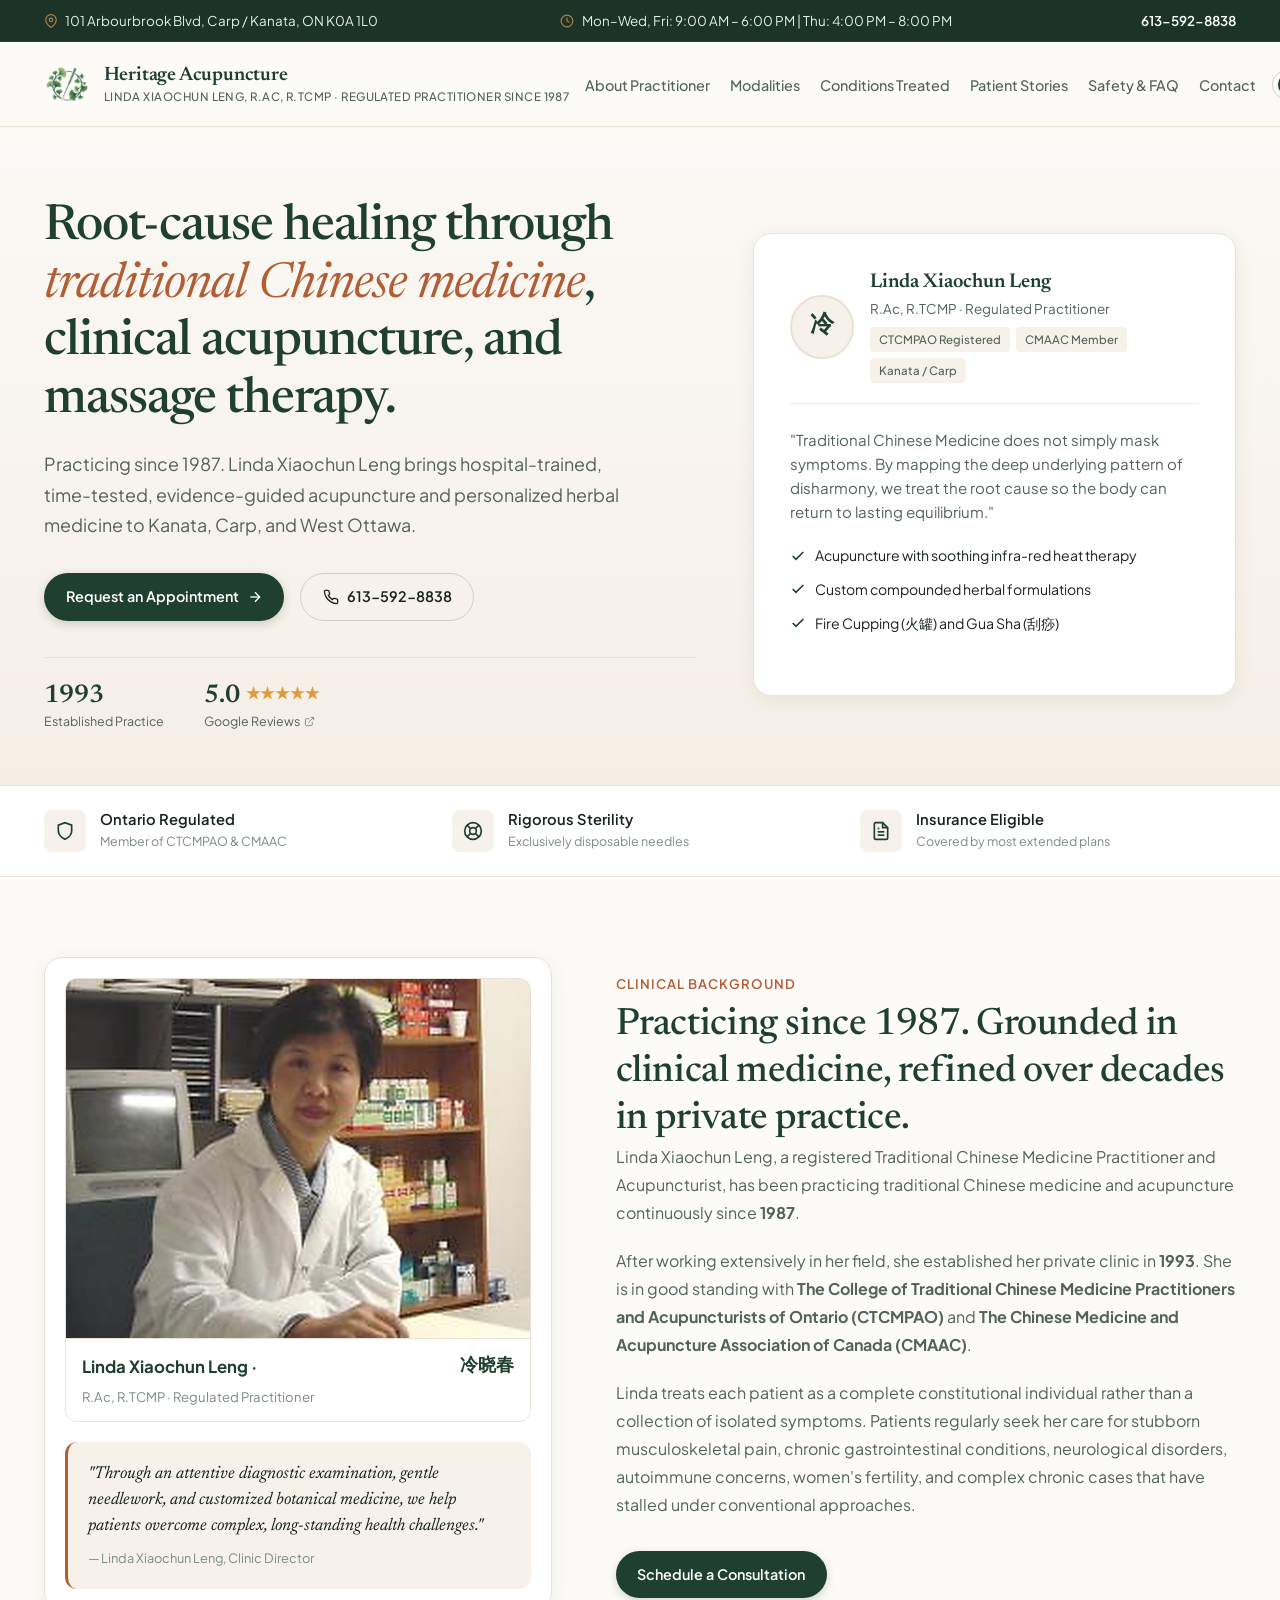
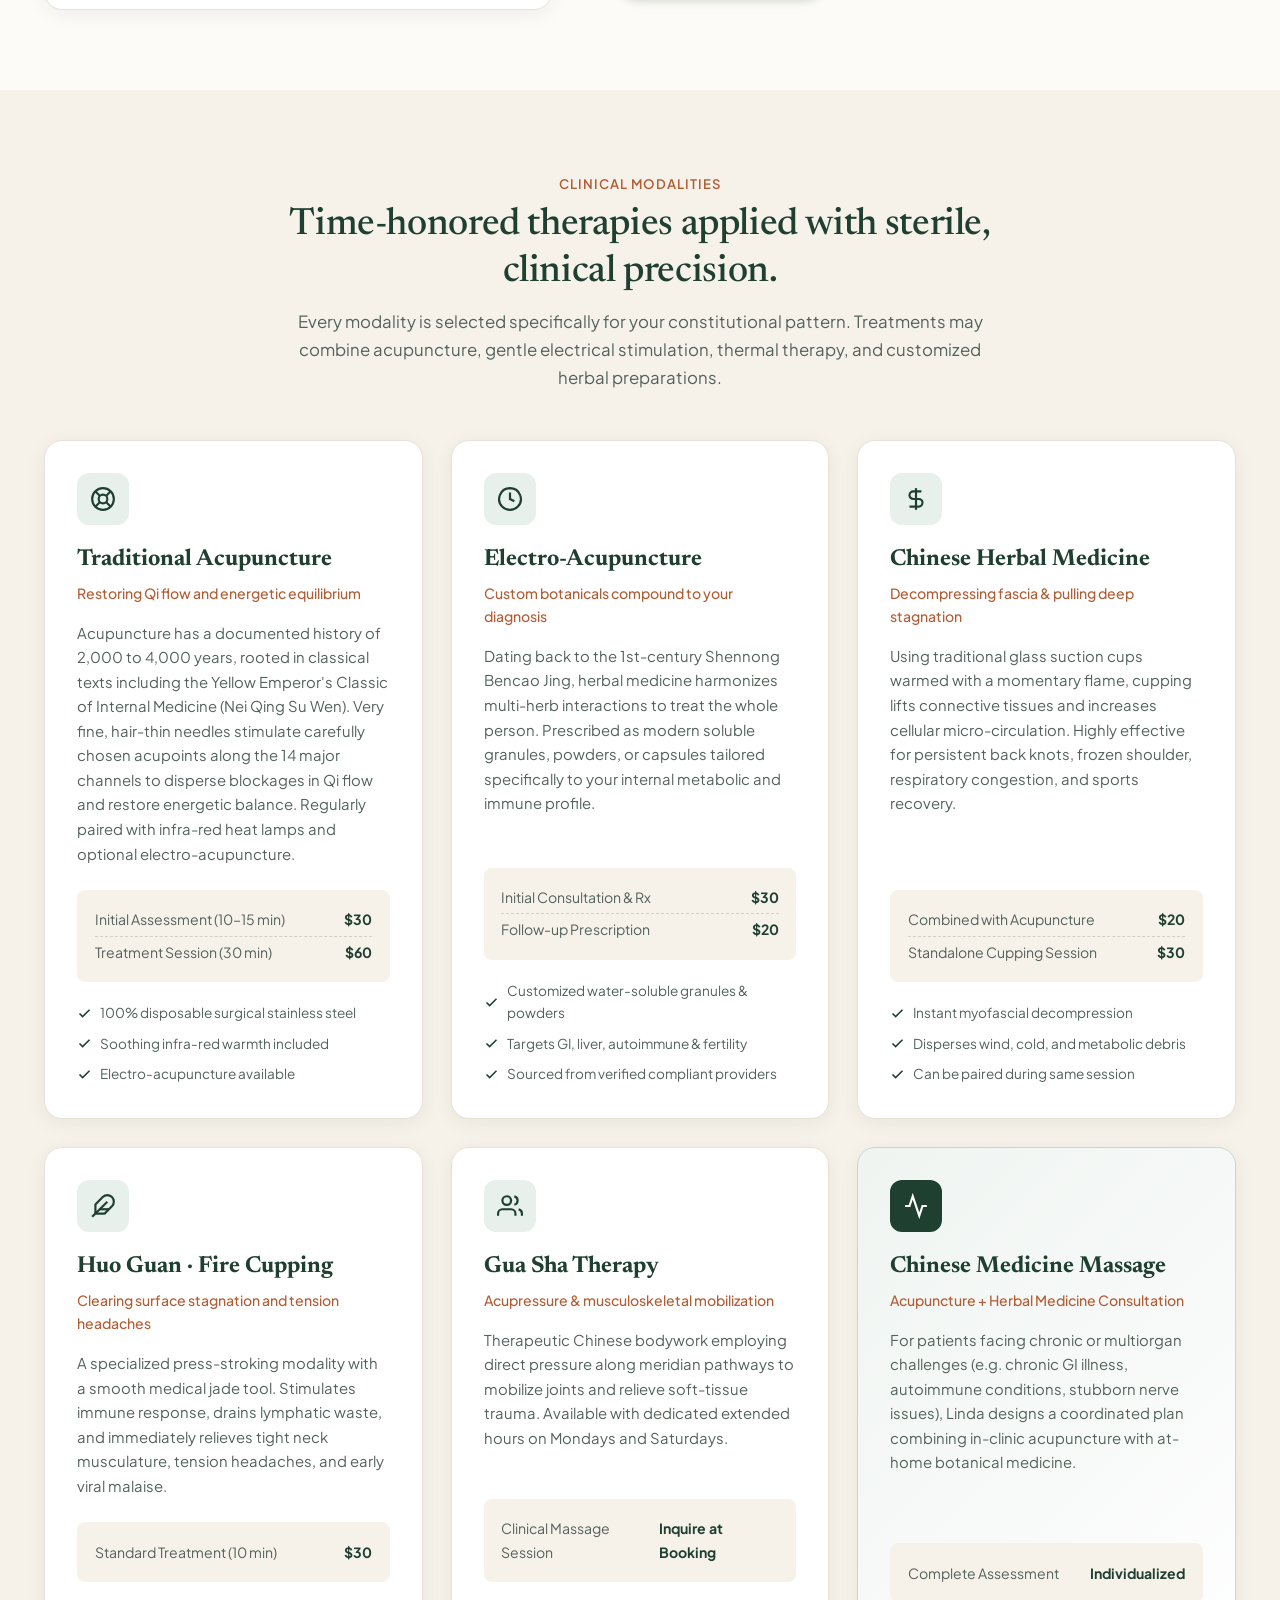
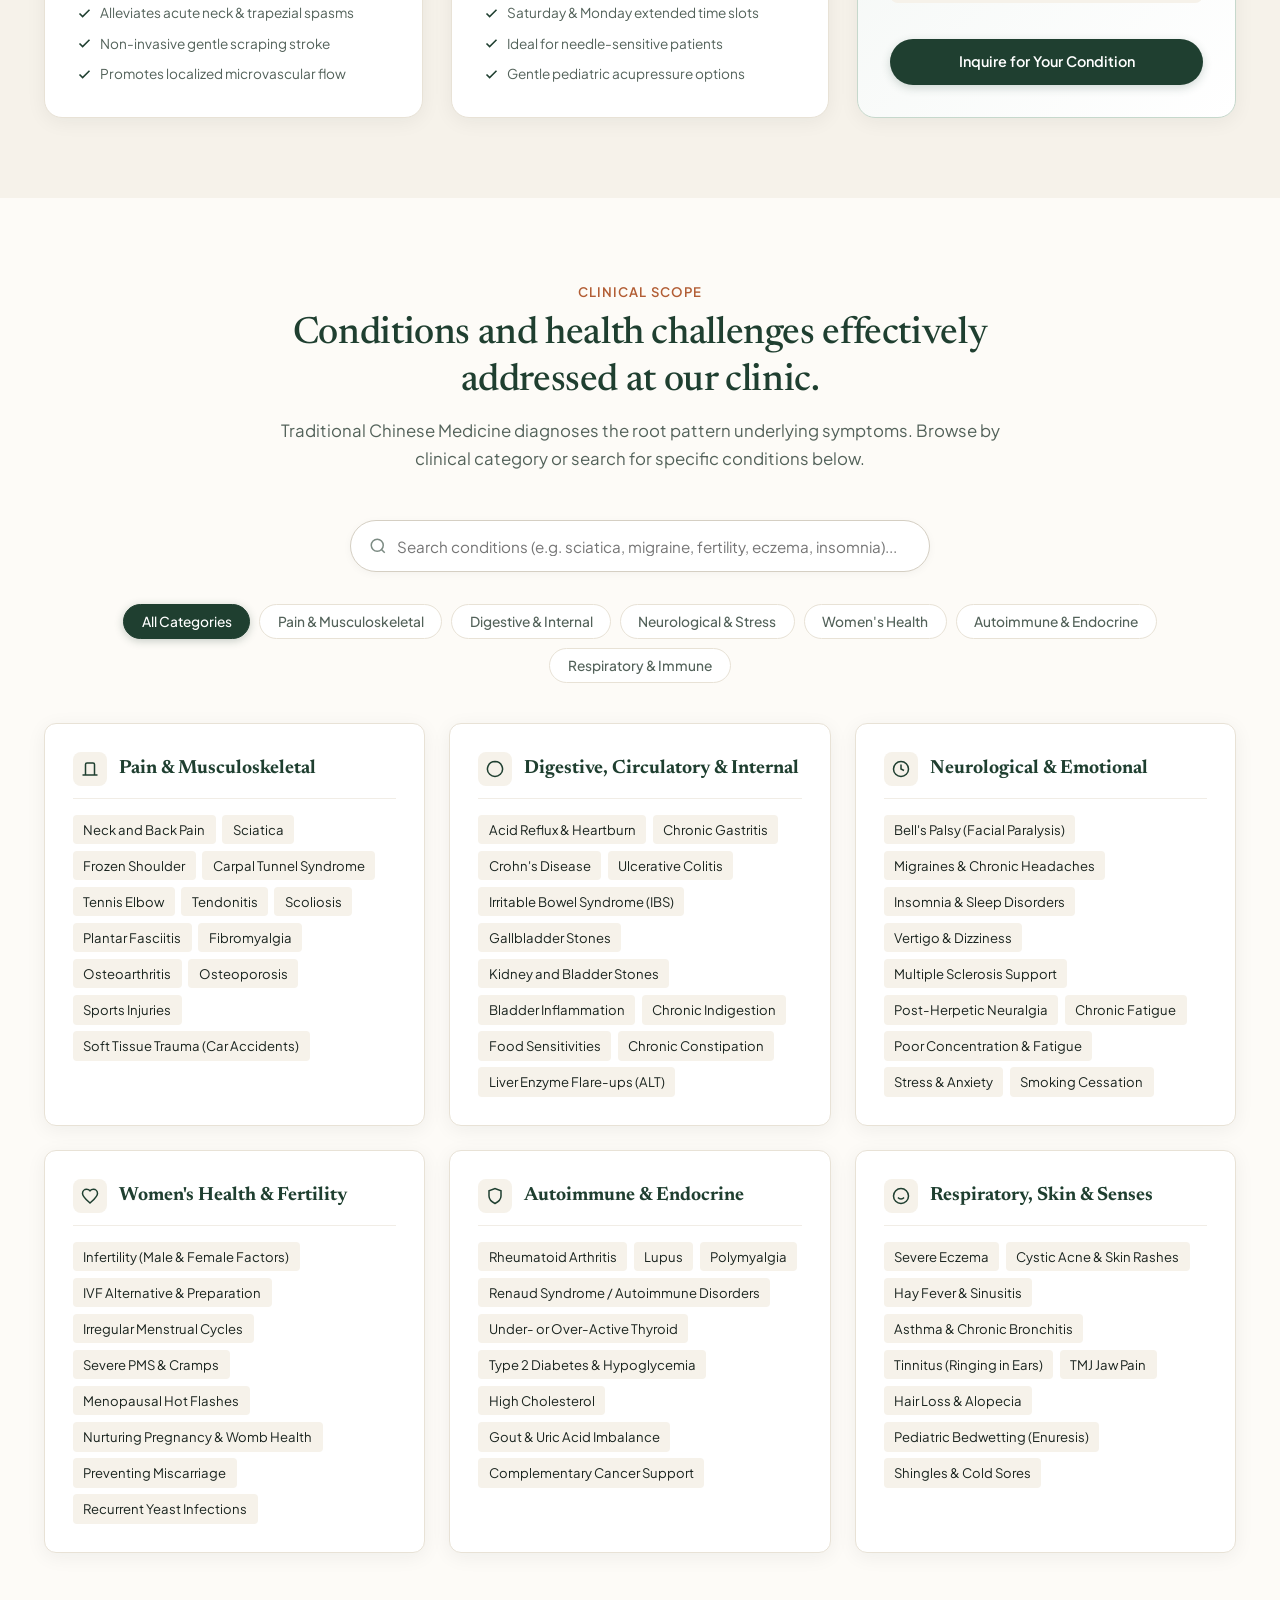
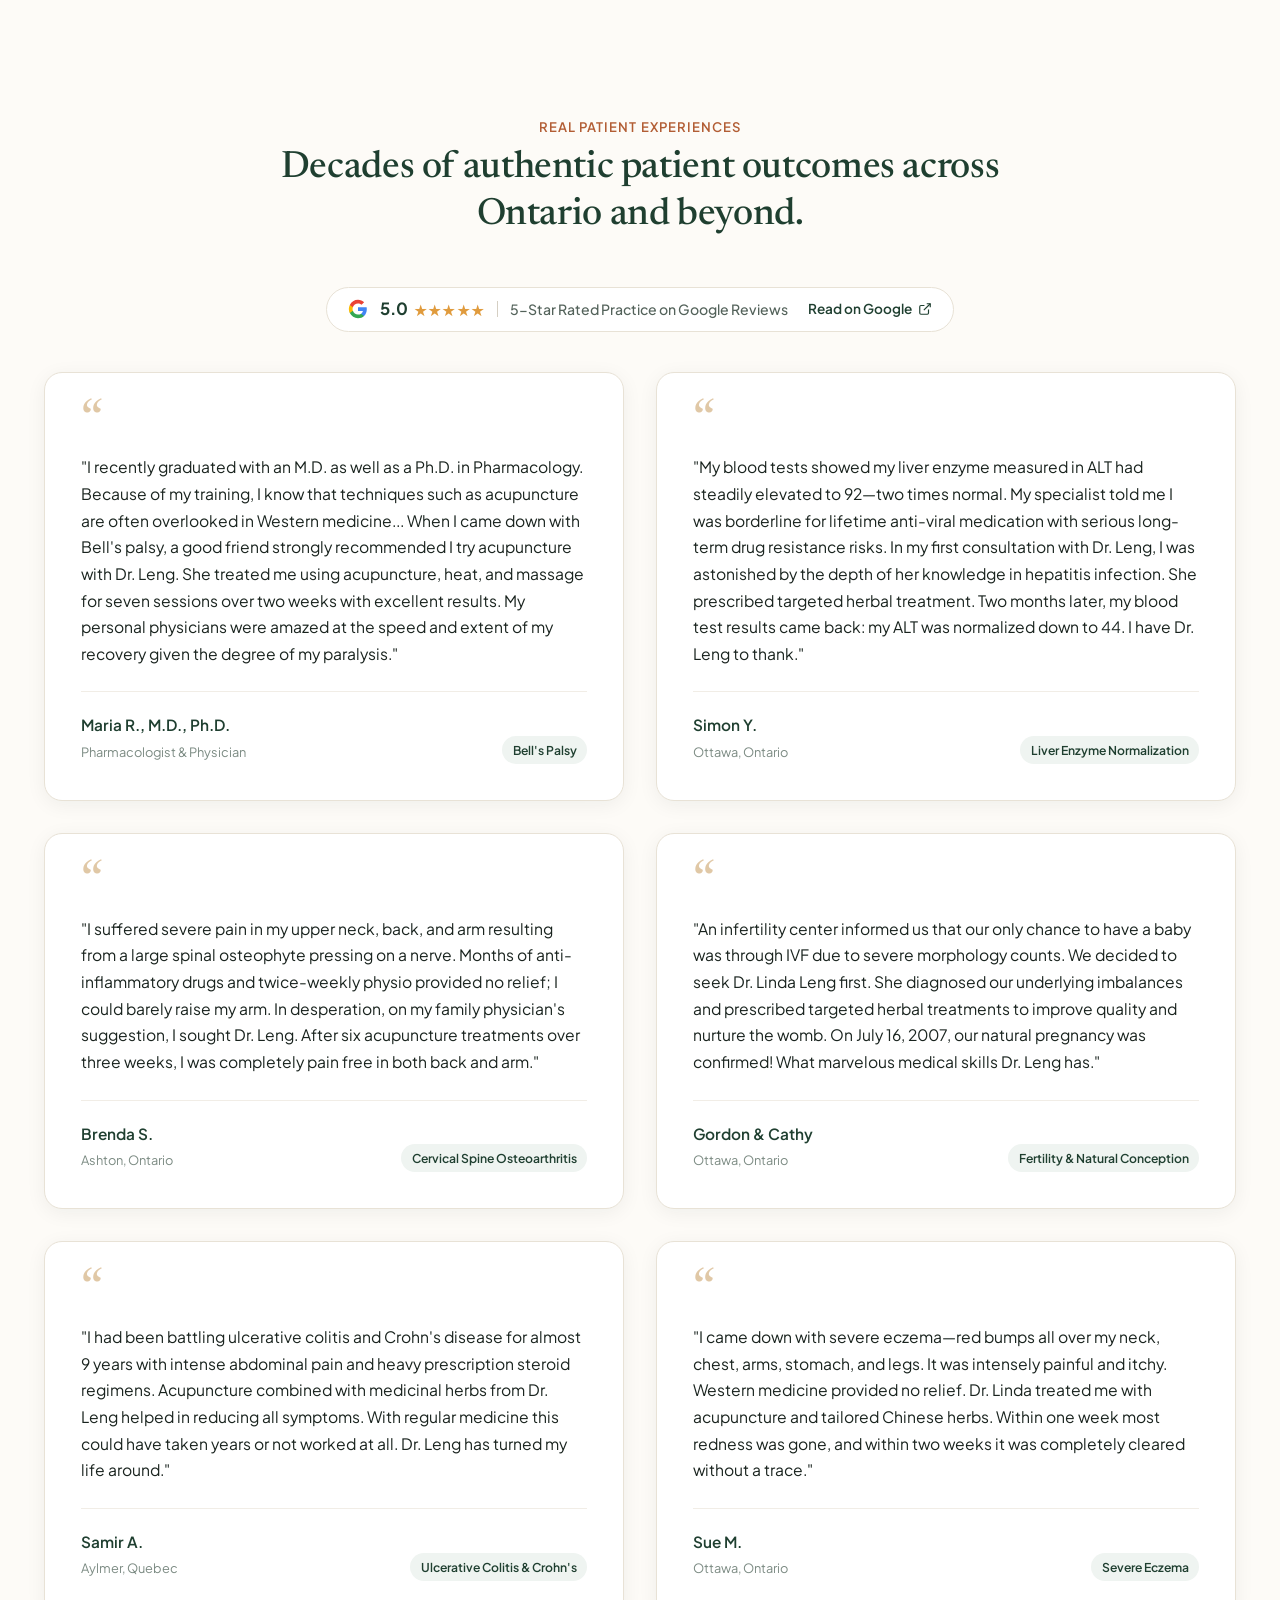
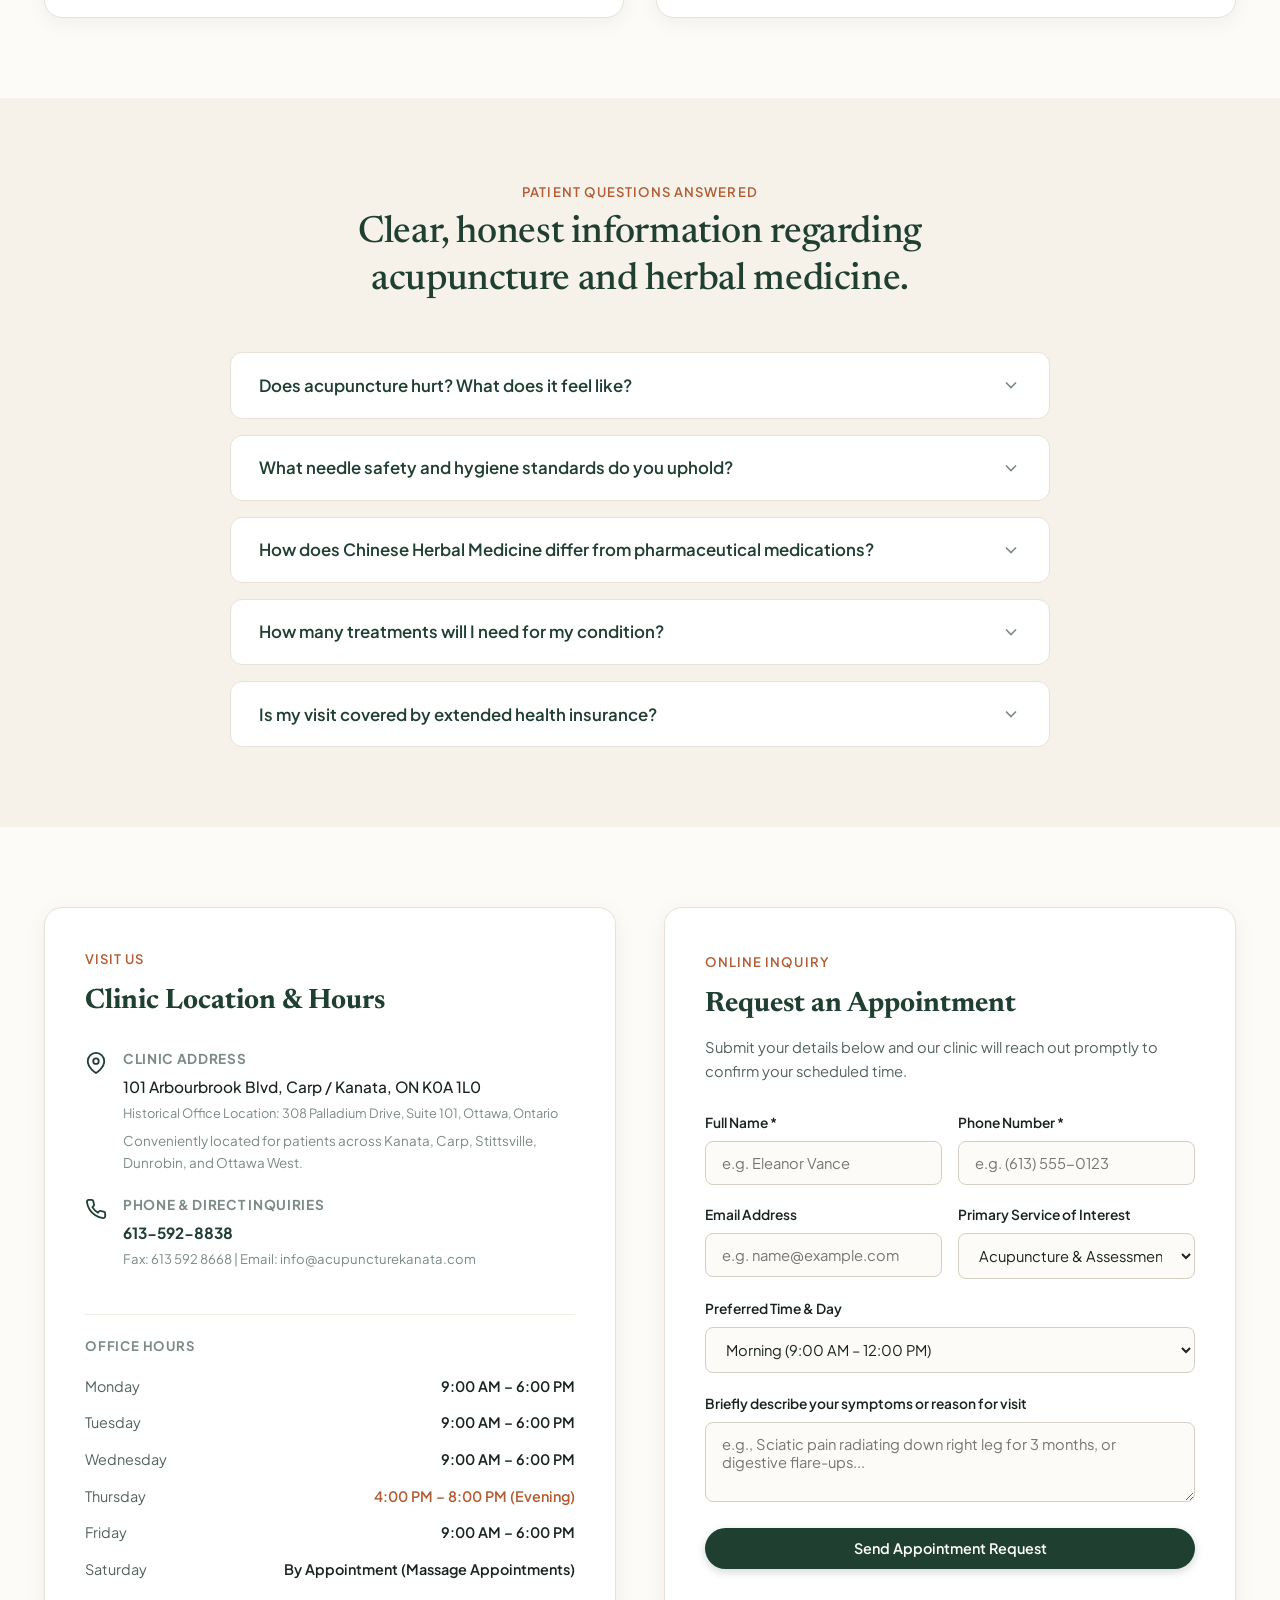
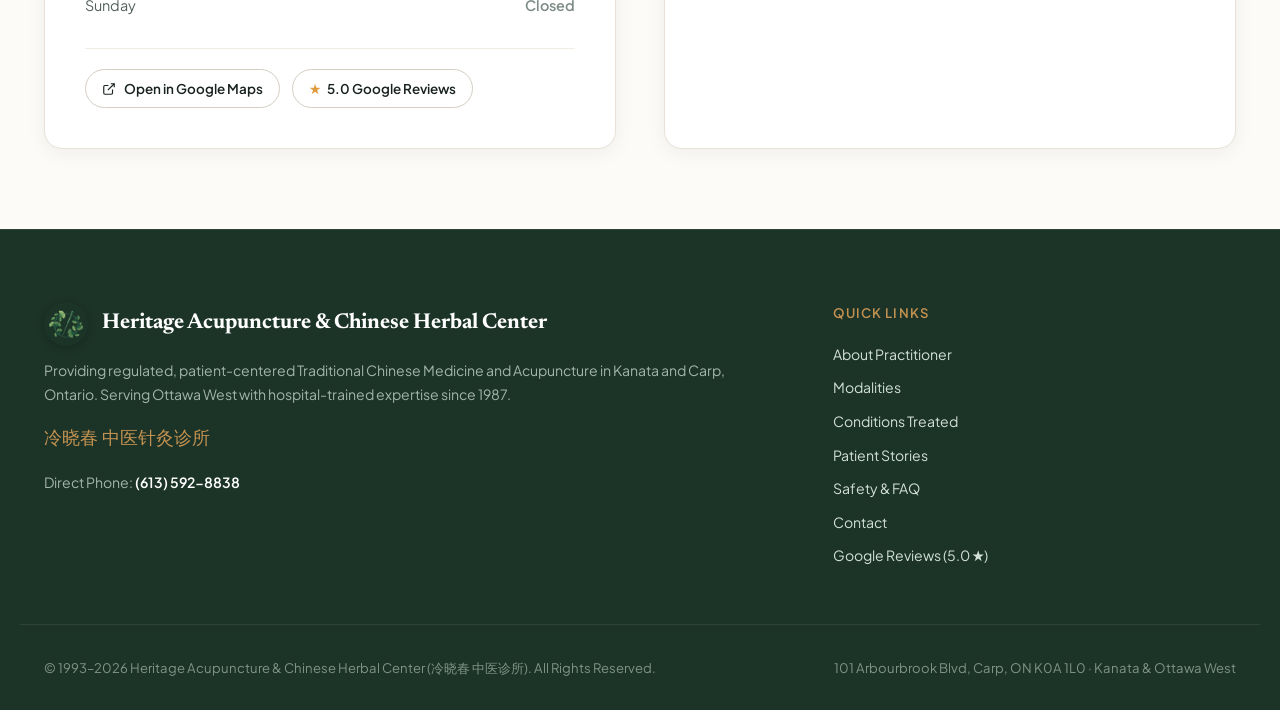
==== index.html @ abeca8e4 "Remove 1987 Clinical Experience metric item from hero section" ====
<!DOCTYPE html>

<html lang="en">
<head>
<meta charset="utf-8"/>
<meta content="width=device-width, initial-scale=1.0" name="viewport"/>
<title>Heritage Acupuncture &amp; Chinese Herbal Center | Kanata &amp; Carp, ON</title>
<meta content="Registered TCM Practitioner &amp; Acupuncturist Linda Xiaochun Leng (冷晓春). Serving Kanata, Carp, and Ottawa West with hospital-trained care since 1987. CTCMPAO certified." name="description"/>
<link href="https://fonts.googleapis.com" rel="preconnect"/>
<link crossorigin="" href="https://fonts.gstatic.com" rel="preconnect"/>
<link href="https://fonts.googleapis.com/css2?family=Newsreader:ital,opsz,wght@0,6..72,400..600;1,6..72,400;1,6..72,500&amp;family=Plus+Jakarta+Sans:wght@400;500;600;700&amp;display=swap" rel="stylesheet"/>
<link href="css/styles.css" rel="stylesheet"/>
<link rel="icon" type="image/png" sizes="32x32" href="assets/images/favicon.png"/>
<link rel="icon" type="image/x-icon" href="favicon.ico"/>
<link rel="apple-touch-icon" href="assets/images/logo-mark-transparent.png"/>
</head>
<body>
<!-- Top Utility Bar -->
<div class="top-bar">
<div class="container top-bar-inner">
<div class="top-bar-item">
<svg fill="none" stroke="currentColor" stroke-width="2" viewbox="0 0 24 24"><path d="M21 10c0 7-9 13-9 13s-9-6-9-13a9 9 0 0 1 18 0z"></path><circle cx="12" cy="10" r="3"></circle></svg>
<span>101 Arbourbrook Blvd, Carp / Kanata, ON K0A 1L0</span>
</div>
<div class="top-bar-item">
<svg fill="none" stroke="currentColor" stroke-width="2" viewbox="0 0 24 24"><circle cx="12" cy="12" r="10"></circle><polyline points="12 6 12 12 16 14"></polyline></svg>
<span>Mon–Wed, Fri: 9:00 AM – 6:00 PM | Thu: 4:00 PM – 8:00 PM</span>
</div>
<div class="top-bar-actions">
<a class="top-bar-phone" href="tel:6135928838">
<svg fill="none" stroke="currentColor" stroke-width="2" viewbox="0 0 24 24"><path d="M22 16.92v3a2 2 0 0 1-2.18 2 19.79 19.79 0 0 1-8.63-3.07 19.5 19.5 0 0 1-6-6 19.79 19.79 0 0 1-3.07-8.67A2 2 0 0 1 4.11 2h3a2 2 0 0 1 2 1.72 12.84 12.84 0 0 0 .7 2.81 2 2 0 0 1-.45 2.11L8.09 9.91a16 16 0 0 0 6 6l1.27-1.27a2 2 0 0 1 2.11-.45 12.84 12.84 0 0 0 2.81.7A2 2 0 0 1 22 16.92z"></path></svg>
<span>613-592-8838</span>
</a>
</div>
</div>
</div>
<!-- Main Site Header -->
<header class="site-header">
<div class="container header-inner">
<a class="brand-link" href="#hero">
<img src="assets/images/logo-mark-transparent.png" alt="Heritage Acupuncture Logo" class="brand-logo-img">
<div class="brand-titles">
<span class="brand-title-en">Heritage Acupuncture</span>
<span class="brand-title-sub" data-i18n="brandSubtitle">&amp; Chinese Herbal Center · 冷晓春</span>
</div>
</a>
<nav class="main-nav">
<ul class="nav-links">
<li><a class="nav-link" data-i18n="navAbout" href="#about">About Practitioner</a></li>
<li><a class="nav-link" data-i18n="navModalities" href="#services">Modalities</a></li>
<li><a class="nav-link" data-i18n="navConditions" href="#conditions">Conditions Treated</a></li>
<li><a class="nav-link" data-i18n="navStories" href="#stories">Patient Stories</a></li>
<li><a class="nav-link" data-i18n="navFaq" href="#faq">Safety &amp; FAQ</a></li>
<li><a class="nav-link" data-i18n="navContact" href="#location">Contact</a></li>
</ul>
</nav>
<div class="header-cta">
<div aria-label="Language selection" class="lang-toggle" role="group">
<button aria-pressed="true" class="lang-btn active" data-lang="en" type="button">EN</button>
<span class="lang-separator">|</span>
<button aria-pressed="false" class="lang-btn" data-lang="zh" type="button">中文</button>
</div>
<a class="btn btn-outline btn-sm" data-i18n="navCallDirect" href="tel:6135928838">Call Direct</a>
<a class="btn btn-primary btn-sm" data-i18n="navRequestVisit" data-open-modal="booking-modal" href="#book">Request Visit</a>
<button aria-label="Open Navigation Menu" class="mobile-toggle">
<svg fill="none" height="24" stroke="currentColor" stroke-width="2" viewbox="0 0 24 24" width="24"><line x1="3" x2="21" y1="12" y2="12"></line><line x1="3" x2="21" y1="6" y2="6"></line><line x1="3" x2="21" y1="18" y2="18"></line></svg>
</button>
</div>
</div>
</header>
<!-- Mobile Drawer -->
<div aria-hidden="true" class="mobile-nav-drawer">
    <div class="mobile-nav-header">
      <div class="brand-link" style="gap:0.75rem;">
        <img src="assets/images/logo-mark-transparent.png" alt="Heritage Acupuncture Logo" class="brand-logo-img" style="width:38px; height:38px;">
        <div class="brand-titles">
          <span class="brand-title-en">Heritage Acupuncture</span>
          <span class="brand-title-sub">冷晓春 中医针灸</span>
        </div>
      </div>
      <button aria-label="Close Menu" class="mobile-nav-close" style="font-size:1.8rem; color:var(--text-main);">✕</button>
    </div>
<div class="mobile-lang-row">
<span class="mobile-lang-label" data-i18n="langLabel">Language / 语言:</span>
<div aria-label="Language selection" class="lang-toggle" role="group">
<button aria-pressed="true" class="lang-btn active" data-lang="en" type="button">EN</button>
<span class="lang-separator">|</span>
<button aria-pressed="false" class="lang-btn" data-lang="zh" type="button">中文</button>
</div>
</div>
<ul class="mobile-nav-links">
<li><a data-i18n="navAbout" href="#about">About Dr. Leng</a></li>
<li><a data-i18n="navModalities" href="#services">Clinical Modalities</a></li>
<li><a data-i18n="navConditions" href="#conditions">Conditions Treated</a></li>
<li><a data-i18n="navStories" href="#stories">Patient Stories</a></li>
<li><a data-i18n="navFaq" href="#faq">Safety &amp; FAQ</a></li>
<li><a data-i18n="navContact" href="#location">Hours &amp; Location</a></li>
</ul>
<div style="margin-top: auto; display:flex; flex-direction:column; gap:0.75rem;">
<a class="btn btn-outline" href="tel:6135928838" style="text-align:center;">Call (613) 592-8838</a>
<a class="btn btn-primary" data-open-modal="booking-modal" href="#book" style="text-align:center;">Book Consultation</a>
</div>
</div>
<main>
<!-- Hero Section -->
<section class="hero-section" id="hero">
<div class="container hero-grid">
<div class="hero-content">
<h1 class="hero-title" data-i18n="heroTitle">
            Root-cause healing through <em>traditional Chinese medicine</em>, clinical acupuncture, and massage therapy.
          </h1>
<p class="hero-lead" data-i18n="heroLead">
            Practicing since 1987. Linda Xiaochun Leng brings hospital-trained, time-tested, evidence-guided acupuncture and personalized herbal medicine to Kanata, Carp, and West Ottawa.
          </p>
<div class="hero-actions">
<a class="btn btn-primary" data-open-modal="booking-modal" href="#book"><span data-i18n="heroBtnBook">Request an Appointment</span><svg fill="none" height="16" stroke="currentColor" stroke-width="2" viewbox="0 0 24 24" width="16"><line x1="5" x2="19" y1="12" y2="12"></line><polyline points="12 5 19 12 12 19"></polyline></svg></a>
<a class="btn btn-outline" href="tel:6135928838">
<svg fill="none" height="16" stroke="currentColor" stroke-width="2" viewbox="0 0 24 24" width="16"><path d="M22 16.92v3a2 2 0 0 1-2.18 2 19.79 19.79 0 0 1-8.63-3.07 19.5 19.5 0 0 1-6-6 19.79 19.79 0 0 1-3.07-8.67A2 2 0 0 1 4.11 2h3a2 2 0 0 1 2 1.72 12.84 12.84 0 0 0 .7 2.81 2 2 0 0 1-.45 2.11L8.09 9.91a16 16 0 0 0 6 6l1.27-1.27a2 2 0 0 1 2.11-.45 12.84 12.84 0 0 0 2.81.7A2 2 0 0 1 22 16.92z"></path></svg>
              613-592-8838
            </a>
</div>
<div class="hero-trust-metrics">
<div class="metric-item">
<span class="metric-number">1993</span>
<span class="metric-label" data-i18n="heroMetric2Label">Established Practice</span>
</div>
<a class="metric-item metric-review-item" href="https://share.google/U9knQsOT8GmHeqAeL" rel="noopener noreferrer" target="_blank" title="View 5.0 Star Google Reviews">
<span class="metric-number" style="display:flex; align-items:center; gap:0.35rem;">
                5.0 <span style="color:#E09B3D; font-size:1rem; letter-spacing:0.05em;">★★★★★</span>
</span>
<span class="metric-label" style="display:flex; align-items:center; gap:0.25rem;">
                Google Reviews
                <svg fill="none" height="11" stroke="currentColor" stroke-width="2" style="opacity:0.75;" viewbox="0 0 24 24" width="11"><path d="M18 13v6a2 2 0 0 1-2 2H5a2 2 0 0 1-2-2V8a2 2 0 0 1 2-2h6"></path><polyline points="15 3 21 3 21 9"></polyline><line x1="10" x2="21" y1="14" y2="3"></line></svg>
</span>
</a>
</div>
</div>
<!-- Clinical Feature Card -->
<div class="hero-card">
<div class="hero-card-header">
<div class="practitioner-avatar">
<span>冷</span>
</div>
<div class="practitioner-meta">
<h3 data-i18n="heroCardName">Linda Xiaochun Leng</h3>
<p data-i18n="heroCardTitle">R.Ac, R.TCMP · Regulated Practitioner</p>
<div class="practitioner-tags">
<span class="ptag" data-i18n="heroCardTag1">CTCMPAO Registered</span>
<span class="ptag" data-i18n="heroCardTag2">CMAAC Member</span>
<span class="ptag" data-i18n="heroCardTag3">Kanata / Carp</span>
</div>
</div>
</div>
<div class="hero-card-body">
<p data-i18n="heroCardQuote">
              "Traditional Chinese Medicine does not simply mask symptoms. By mapping the deep underlying pattern of disharmony, we treat the root cause so the body can return to lasting equilibrium."
            </p>
<ul class="hero-card-list">
<li>
<svg fill="none" stroke="currentColor" stroke-width="2.5" viewbox="0 0 24 24"><polyline points="20 6 9 17 4 12"></polyline></svg>
<span data-i18n="heroCardItem1">Acupuncture with soothing infra-red heat therapy</span>
</li>
<li>
<svg fill="none" stroke="currentColor" stroke-width="2.5" viewbox="0 0 24 24"><polyline points="20 6 9 17 4 12"></polyline></svg>
<span data-i18n="heroCardItem2">Custom compounded herbal formulations</span>
</li>
<li>
<svg fill="none" stroke="currentColor" stroke-width="2.5" viewbox="0 0 24 24"><polyline points="20 6 9 17 4 12"></polyline></svg>
<span data-i18n="heroCardItem3">Fire Cupping (火罐) and Gua Sha (刮痧)</span>
</li>
</ul>
</div>
</div>
</div>
</section>
<!-- Trust Value Strip -->
<section class="trust-strip">
<div class="container">
<div class="trust-grid">
<div class="trust-card">
<div class="trust-icon-box">
<svg fill="none" height="20" stroke="currentColor" stroke-width="2" viewbox="0 0 24 24" width="20"><path d="M12 22s8-4 8-10V5l-8-3-8 3v7c0 6 8 10 8 10z"></path></svg>
</div>
<div class="trust-text">
<h4 data-i18n="trust1Title">Ontario Regulated</h4>
<p data-i18n="trust1Desc">Member of CTCMPAO &amp; CMAAC</p>
</div>
</div>
<div class="trust-card">
<div class="trust-icon-box">
<svg fill="none" height="20" stroke="currentColor" stroke-width="2" viewbox="0 0 24 24" width="20"><circle cx="12" cy="12" r="10"></circle><path d="m4.93 4.93 4.24 4.24"></path><path d="m14.83 9.17 4.24-4.24"></path><path d="m14.83 14.83 4.24 4.24"></path><path d="m9.17 14.83-4.24 4.24"></path><circle cx="12" cy="12" r="4"></circle></svg>
</div>
<div class="trust-text">
<h4 data-i18n="trust2Title">Rigorous Sterility</h4>
<p data-i18n="trust2Desc">Exclusively disposable needles</p>
</div>
</div>
<div class="trust-card">
<div class="trust-icon-box">
<svg fill="none" height="20" stroke="currentColor" stroke-width="2" viewbox="0 0 24 24" width="20"><path d="M14 2H6a2 2 0 0 0-2 2v16a2 2 0 0 0 2 2h12a2 2 0 0 0 2-2V8z"></path><polyline points="14 2 14 8 20 8"></polyline><line x1="16" x2="8" y1="13" y2="13"></line><line x1="16" x2="8" y1="17" y2="17"></line><polyline points="10 9 9 9 8 9"></polyline></svg>
</div>
<div class="trust-text">
<h4 data-i18n="trust3Title">Insurance Eligible</h4>
<p data-i18n="trust3Desc">Covered by most extended plans</p>
</div>
</div>
</div>
</div>
</section>
<!-- About Practitioner Section -->
<section class="section" id="about">
<div class="container about-grid">
<div class="about-visual">
<div class="about-image-card">
<div class="about-portrait-wrap">
            <img src="assets/images/linda-leng-portrait.png" alt="Linda Xiaochun Leng, Registered Acupuncturist and TCM Practitioner" class="about-portrait-img">
            <div class="about-portrait-caption">
              <h4>Linda Xiaochun Leng · <span style="font-family:var(--font-serif); font-size:1.15rem; color:var(--primary);">冷晓春</span></h4>
              <p data-i18n="heroCardTitle">R.Ac, R.TCMP · Regulated Practitioner</p>
            </div>
          </div>
<div class="about-quote-box">
<blockquote>
                "Through an attentive diagnostic examination, gentle needlework, and customized botanical medicine, we help patients overcome complex, long-standing health challenges."
              </blockquote>
<cite>— Linda Xiaochun Leng, Clinic Director</cite>
</div>
</div>
</div>
<div class="about-bio-text">
<span class="section-eyebrow" data-i18n="aboutEyebrow">Meet Your Practitioner</span>
<h2 class="section-title" data-i18n="aboutTitle">Traditional Chinese Medicine &amp; Acupuncture Since 1987 and compassionate patient care.</h2>
          <p>
            Linda Xiaochun Leng, a registered Traditional Chinese Medicine Practitioner and Acupuncturist, has been practicing traditional Chinese medicine and acupuncture continuously since <strong>1987</strong>.
          </p>
<p>
            After working extensively in her field, she established her private clinic in <strong>1993</strong>. She is in good standing with <strong>The College of Traditional Chinese Medicine Practitioners and Acupuncturists of Ontario (CTCMPAO)</strong> and <strong>The Chinese Medicine and Acupuncture Association of Canada (CMAAC)</strong>.
          </p>
<p>
            Linda treats each patient as a complete constitutional individual rather than a collection of isolated symptoms. Patients regularly seek her care for stubborn musculoskeletal pain, chronic gastrointestinal conditions, neurological disorders, autoimmune concerns, women's fertility, and complex chronic cases that have stalled under conventional approaches.
          </p>
<div style="margin-top:2rem;">
<a class="btn btn-primary" data-open-modal="booking-modal" href="#book">Schedule a Consultation</a>
</div>
</div>
</div>
</section>
<!-- Core Modalities & Services -->
<section class="section section-bg-subtle" id="services">
<div class="container">
<div class="section-header center">
<span class="section-eyebrow" data-i18n="servicesEyebrow">Our Clinical Modalities</span>
<h2 class="section-title" data-i18n="servicesTitle">Integrative Traditional Chinese Medicine therapies designed around your body.</h2>
<p class="section-desc" data-i18n="servicesDesc">
            Rather than suppressing symptoms, each treatment is formulated to eliminate blockages in the meridians, harmonize yin and yang, and activate the body's self-healing mechanisms.
          </p>
</div>
<div class="services-grid">
<!-- Acupuncture -->
<div class="service-card">
<div class="service-card-header">
<div class="service-icon-box">
<svg fill="none" height="26" stroke="currentColor" stroke-width="2" viewbox="0 0 24 24" width="26"><circle cx="12" cy="12" r="10"></circle><path d="m4.93 4.93 4.24 4.24"></path><path d="m14.83 9.17 4.24-4.24"></path><path d="m14.83 14.83 4.24 4.24"></path><path d="m9.17 14.83-4.24 4.24"></path><circle cx="12" cy="12" r="4"></circle></svg>
</div>
</div>
<h3 data-i18n="s1Title">Traditional Acupuncture</h3>
<div class="service-card-tagline" data-i18n="s1Tagline">Restoring Qi flow and energetic equilibrium</div>
<div class="service-card-body" data-i18n="s1Body">
              Acupuncture has a documented history of 2,000 to 4,000 years, rooted in classical texts including the Yellow Emperor's Classic of Internal Medicine (Nei Qing Su Wen). Very fine, hair-thin needles stimulate carefully chosen acupoints along the 14 major channels to disperse blockages in Qi flow and restore energetic balance. Regularly paired with infra-red heat lamps and optional electro-acupuncture.
            </div>
<div class="service-card-pricing">
<div class="pricing-row">
<span class="price-label" data-i18n="s1Price1Label">Initial Assessment (10–15 min)</span>
<span class="price-value">$30</span>
</div>
<div class="pricing-row">
<span class="price-label" data-i18n="s1Price2Label">Treatment Session (30 min)</span>
<span class="price-value">$60</span>
</div>
</div>
<ul class="service-card-features">
<li><svg fill="none" stroke="currentColor" stroke-width="2.5" viewbox="0 0 24 24"><polyline points="20 6 9 17 4 12"></polyline></svg><span data-i18n="s1Feat1">100% disposable surgical stainless steel</span></li>
<li><svg fill="none" stroke="currentColor" stroke-width="2.5" viewbox="0 0 24 24"><polyline points="20 6 9 17 4 12"></polyline></svg><span data-i18n="s1Feat2">Soothing infra-red warmth included</span></li>
<li><svg fill="none" stroke="currentColor" stroke-width="2.5" viewbox="0 0 24 24"><polyline points="20 6 9 17 4 12"></polyline></svg><span data-i18n="s1Feat3">Electro-acupuncture available</span></li>
</ul>
</div>
<!-- Chinese Herbal Medicine -->
<div class="service-card">
<div class="service-card-header">
<div class="service-icon-box">
<svg fill="none" height="26" stroke="currentColor" stroke-width="2" viewbox="0 0 24 24" width="26"><path d="M12 2a10 10 0 0 0-7.07 17.07A10 10 0 0 0 12 22a10 10 0 0 0 7.07-2.93A10 10 0 0 0 12 2z"></path><path d="M12 6v6l4 2"></path></svg>
</div>
</div>
<h3 data-i18n="s2Title">Chinese Herbal Medicine (中药)</h3>
<div class="service-card-tagline" data-i18n="s2Tagline">Custom botanicals compound to your diagnosis</div>
<div class="service-card-body" data-i18n="s2Body">
              Dating back to the 1st-century Shennong Bencao Jing, herbal medicine harmonizes multi-herb interactions to treat the whole person. Prescribed as modern soluble granules, powders, or capsules tailored specifically to your internal metabolic and immune profile.
            </div>
<div class="service-card-pricing">
<div class="pricing-row">
<span class="price-label" data-i18n="s2Price1Label">Initial Consultation &amp; Rx</span>
<span class="price-value">$30</span>
</div>
<div class="pricing-row">
<span class="price-label" data-i18n="s2Price2Label">Follow-up Prescription</span>
<span class="price-value">$20</span>
</div>
</div>
<ul class="service-card-features">
<li><svg fill="none" stroke="currentColor" stroke-width="2.5" viewbox="0 0 24 24"><polyline points="20 6 9 17 4 12"></polyline></svg><span data-i18n="s2Feat1">Customized water-soluble granules &amp; powders</span></li>
<li><svg fill="none" stroke="currentColor" stroke-width="2.5" viewbox="0 0 24 24"><polyline points="20 6 9 17 4 12"></polyline></svg><span data-i18n="s2Feat2">Targets GI, liver, autoimmune &amp; fertility</span></li>
<li><svg fill="none" stroke="currentColor" stroke-width="2.5" viewbox="0 0 24 24"><polyline points="20 6 9 17 4 12"></polyline></svg><span data-i18n="s2Feat3">Sourced from verified compliant providers</span></li>
</ul>
</div>
<!-- Huo Guan (Fire Cupping) -->
<div class="service-card">
<div class="service-card-header">
<div class="service-icon-box">
<svg fill="none" height="26" stroke="currentColor" stroke-width="2" viewbox="0 0 24 24" width="26"><path d="M12 2v20"></path><path d="M17 5H9.5a3.5 3.5 0 0 0 0 7h5a3.5 3.5 0 0 1 0 7H6"></path></svg>
</div>
</div>
<h3 data-i18n="s3Title">Huo Guan · Fire Cupping</h3>
<div class="service-card-tagline" data-i18n="s3Tagline">Decompressing fascia &amp; pulling deep stagnation</div>
<div class="service-card-body" data-i18n="s3Body">
              Using traditional glass suction cups warmed with a momentary flame, cupping lifts connective tissues and increases cellular micro-circulation. Highly effective for persistent back knots, frozen shoulder, respiratory congestion, and sports recovery.
            </div>
<div class="service-card-pricing">
<div class="pricing-row">
<span class="price-label" data-i18n="s3Price1Label">Combined with Acupuncture</span>
<span class="price-value">$20</span>
</div>
<div class="pricing-row">
<span class="price-label" data-i18n="s3Price2Label">Standalone Cupping Session</span>
<span class="price-value">$30</span>
</div>
</div>
<ul class="service-card-features">
<li><svg fill="none" stroke="currentColor" stroke-width="2.5" viewbox="0 0 24 24"><polyline points="20 6 9 17 4 12"></polyline></svg><span data-i18n="s3Feat1">Instant myofascial decompression</span></li>
<li><svg fill="none" stroke="currentColor" stroke-width="2.5" viewbox="0 0 24 24"><polyline points="20 6 9 17 4 12"></polyline></svg><span data-i18n="s3Feat2">Disperses wind, cold, and metabolic debris</span></li>
<li><svg fill="none" stroke="currentColor" stroke-width="2.5" viewbox="0 0 24 24"><polyline points="20 6 9 17 4 12"></polyline></svg><span data-i18n="s3Feat3">Can be paired during same session</span></li>
</ul>
</div>
<!-- Gua Sha -->
<div class="service-card">
<div class="service-card-header">
<div class="service-icon-box">
<svg fill="none" height="26" stroke="currentColor" stroke-width="2" viewbox="0 0 24 24" width="26"><path d="M20.24 12.24a6 6 0 0 0-8.49-8.49L5 10.5V19h8.5z"></path><line x1="16" x2="2" y1="8" y2="22"></line><line x1="17.5" x2="9" y1="15" y2="15"></line></svg>
</div>
</div>
<h3 data-i18n="s4Title">Gua Sha Therapy (刮痧)</h3>
<div class="service-card-tagline" data-i18n="s4Tagline">Clearing surface stagnation and tension headaches</div>
<div class="service-card-body" data-i18n="s4Body">
              A specialized press-stroking modality with a smooth medical jade tool. Stimulates immune response, drains lymphatic waste, and immediately relieves tight neck musculature, tension headaches, and early viral malaise.
            </div>
<div class="service-card-pricing">
<div class="pricing-row">
<span class="price-label" data-i18n="s4Price1Label">Standard Treatment (10 min)</span>
<span class="price-value">$30</span>
</div>
</div>
<ul class="service-card-features">
<li><svg fill="none" stroke="currentColor" stroke-width="2.5" viewbox="0 0 24 24"><polyline points="20 6 9 17 4 12"></polyline></svg><span data-i18n="s4Feat1">Alleviates acute neck &amp; trapezial spasms</span></li>
<li><svg fill="none" stroke="currentColor" stroke-width="2.5" viewbox="0 0 24 24"><polyline points="20 6 9 17 4 12"></polyline></svg><span data-i18n="s4Feat2">Non-invasive gentle scraping stroke</span></li>
<li><svg fill="none" stroke="currentColor" stroke-width="2.5" viewbox="0 0 24 24"><polyline points="20 6 9 17 4 12"></polyline></svg><span data-i18n="s4Feat3">Promotes localized microvascular flow</span></li>
</ul>
</div>
<!-- Tuina & Medical Massage -->
<div class="service-card">
<div class="service-card-header">
<div class="service-icon-box">
<svg fill="none" height="26" stroke="currentColor" stroke-width="2" viewbox="0 0 24 24" width="26"><path d="M17 21v-2a4 4 0 0 0-4-4H5a4 4 0 0 0-4 4v2"></path><circle cx="9" cy="7" r="4"></circle><path d="M23 21v-2a4 4 0 0 0-3-3.87"></path><path d="M16 3.13a4 4 0 0 1 0 7.75"></path></svg>
</div>
</div>
<h3 data-i18n="s5Title">Traditional Medical Massage</h3>
<div class="service-card-tagline" data-i18n="s5Tagline">Acupressure &amp; musculoskeletal mobilization</div>
<div class="service-card-body" data-i18n="s5Body">
              Therapeutic Chinese bodywork employing direct pressure along meridian pathways to mobilize joints and relieve soft-tissue trauma. Available with dedicated extended hours on Mondays and Saturdays.
            </div>
<div class="service-card-pricing">
<div class="pricing-row">
<span class="price-label" data-i18n="s5Price1Label">Clinical Massage Session</span>
<span class="price-value" data-i18n="s5Price1Value">Inquire at Booking</span>
</div>
</div>
<ul class="service-card-features">
<li><svg fill="none" stroke="currentColor" stroke-width="2.5" viewbox="0 0 24 24"><polyline points="20 6 9 17 4 12"></polyline></svg><span data-i18n="s5Feat1">Saturday &amp; Monday extended time slots</span></li>
<li><svg fill="none" stroke="currentColor" stroke-width="2.5" viewbox="0 0 24 24"><polyline points="20 6 9 17 4 12"></polyline></svg><span data-i18n="s5Feat2">Ideal for needle-sensitive patients</span></li>
<li><svg fill="none" stroke="currentColor" stroke-width="2.5" viewbox="0 0 24 24"><polyline points="20 6 9 17 4 12"></polyline></svg><span data-i18n="s5Feat3">Gentle pediatric acupressure options</span></li>
</ul>
</div>
<!-- Comprehensive Holistic Consult -->
<div class="service-card" style="background: linear-gradient(135deg, #EFF4F1 0%, #FFFFFF 100%); border-color: #C6D8CC;">
<div class="service-card-header">
<div class="service-icon-box" style="background:var(--primary); color:#FFFFFF;">
<svg fill="none" height="26" stroke="currentColor" stroke-width="2" viewbox="0 0 24 24" width="26"><path d="M22 12h-4l-3 9L9 3l-3 9H2"></path></svg>
</div>
</div>
<h3 data-i18n="s6Title">Integrated Root-Cause Plan</h3>
<div class="service-card-tagline" data-i18n="s6Tagline">Acupuncture + Herbal Medicine Consultation</div>
<div class="service-card-body" data-i18n="s6Body">
              For patients facing chronic or multiorgan challenges (e.g. chronic GI illness, autoimmune conditions, stubborn nerve issues), Linda designs a coordinated plan combining in-clinic acupuncture with at-home botanical medicine.
            </div>
<div class="service-card-pricing">
<div class="pricing-row">
<span class="price-label" data-i18n="s6Price1Label">Complete Assessment</span>
<span class="price-value" data-i18n="s6Price1Value">Individualized</span>
</div>
</div>
<div style="margin-top:auto; padding-top:1rem;">
<a class="btn btn-primary" data-i18n="s6CtaBtn" data-open-modal="booking-modal" href="#book" style="width:100%;">Inquire for Your Condition</a>
</div>
</div>
</div>
</div>
</section>
<!-- Interactive Conditions Directory -->
<section class="section" id="conditions">
<div class="container">
<div class="section-header center">
<span class="section-eyebrow" data-i18n="conditionsEyebrow">Clinical Conditions Treated</span>
<h2 class="section-title" data-i18n="conditionsTitle">Evidence-based Chinese medicine for chronic, acute, and complex disorders.</h2>
<p class="section-desc" data-i18n="conditionsDesc">
            Use our interactive directory to explore how Linda Xiaochun Leng applies traditional acupuncture and botanical pharmacology across diverse specialties.
          </p>
</div>
<!-- Search Bar & Category Chips -->
<div class="conditions-search-box">
<div class="search-input-wrap">
<svg fill="none" stroke="currentColor" stroke-width="2" viewbox="0 0 24 24"><circle cx="11" cy="11" r="8"></circle><line x1="21" x2="16.65" y1="21" y2="16.65"></line></svg>
<input aria-label="Search clinical conditions" class="condition-search-input" data-i18n-placeholder="searchPlaceholder" id="condition-search" placeholder="Type a symptom or diagnosis (e.g., sciatica, colitis, migraine, eczema)..." type="text"/>
</div>
</div>
<div class="category-filter-chips">
<button class="chip-btn active" data-filter="all" data-i18n="catAll">All Conditions</button>
<button class="chip-btn" data-filter="pain" data-i18n="catPain">Pain &amp; Orthopedics</button>
<button class="chip-btn" data-filter="digestive" data-i18n="catDigestive">Digestive &amp; GI</button>
<button class="chip-btn" data-filter="neurological">Neurological &amp; Stress</button>
<button class="chip-btn" data-filter="women" data-i18n="catWomen">Women's Health &amp; Fertility</button>
<button class="chip-btn" data-filter="autoimmune">Autoimmune &amp; Endocrine</button>
<button class="chip-btn" data-filter="respiratory" data-i18n="catResp">Respiratory &amp; Skin</button>
</div>
<!-- Condition Clusters -->
<div class="conditions-cluster-grid" id="conditions-grid">
<!-- Pain & Orthopedic -->
<div class="condition-group-card" data-category="pain">
<div class="condition-group-header">
<div class="group-icon">
<svg fill="none" height="18" stroke="currentColor" stroke-width="2" viewbox="0 0 24 24" width="18"><path d="M18 20V6a2 2 0 0 0-2-2H8a2 2 0 0 0-2 2v14"></path><path d="M2 20h20"></path><path d="M14 12v.01"></path></svg>
</div>
<h4 data-i18n="grpPain">Musculoskeletal &amp; Pain</h4>
</div>
<div class="condition-tag-list">
<span class="condition-tag">Neck and Back Pain</span>
<span class="condition-tag">Sciatica</span>
<span class="condition-tag">Frozen Shoulder</span>
<span class="condition-tag">Carpal Tunnel Syndrome</span>
<span class="condition-tag">Tennis Elbow</span>
<span class="condition-tag">Tendonitis</span>
<span class="condition-tag">Scoliosis</span>
<span class="condition-tag">Plantar Fasciitis</span>
<span class="condition-tag">Fibromyalgia</span>
<span class="condition-tag">Osteoarthritis</span>
<span class="condition-tag">Osteoporosis</span>
<span class="condition-tag">Sports Injuries</span>
<span class="condition-tag">Soft Tissue Trauma (Car Accidents)</span>
</div>
</div>
<!-- Digestive & Internal Medicine -->
<div class="condition-group-card" data-category="digestive">
<div class="condition-group-header">
<div class="group-icon">
<svg fill="none" height="18" stroke="currentColor" stroke-width="2" viewbox="0 0 24 24" width="18"><path d="M12 2a10 10 0 0 0-7.07 17.07A10 10 0 0 0 12 22a10 10 0 0 0 7.07-2.93A10 10 0 0 0 12 2z"></path></svg>
</div>
<h4 data-i18n="grpDigestive">Digestive &amp; GI Health</h4>
</div>
<div class="condition-tag-list">
<span class="condition-tag">Acid Reflux &amp; Heartburn</span>
<span class="condition-tag">Chronic Gastritis</span>
<span class="condition-tag">Crohn's Disease</span>
<span class="condition-tag">Ulcerative Colitis</span>
<span class="condition-tag" data-en="Irritable Bowel Syndrome (IBS)" data-zh="肠易激综合征 (IBS)">Irritable Bowel Syndrome (IBS)</span>
<span class="condition-tag">Gallbladder Stones</span>
<span class="condition-tag">Kidney and Bladder Stones</span>
<span class="condition-tag">Bladder Inflammation</span>
<span class="condition-tag">Chronic Indigestion</span>
<span class="condition-tag">Food Sensitivities</span>
<span class="condition-tag">Chronic Constipation</span>
<span class="condition-tag">Liver Enzyme Flare-ups (ALT)</span>
</div>
</div>
<!-- Neurological & Stress -->
<div class="condition-group-card" data-category="neurological">
<div class="condition-group-header">
<div class="group-icon">
<svg fill="none" height="18" stroke="currentColor" stroke-width="2" viewbox="0 0 24 24" width="18"><circle cx="12" cy="12" r="10"></circle><path d="M12 6v6l4 2"></path></svg>
</div>
<h4>Neurological &amp; Emotional</h4>
</div>
<div class="condition-tag-list">
<span class="condition-tag" data-en="Bell's Palsy (Facial Paralysis)" data-zh="面神经麻痹 (面瘫/口眼喎斜)">Bell's Palsy (Facial Paralysis)</span>
<span class="condition-tag" data-en="Migraines &amp; Chronic Headaches" data-zh="偏头痛与顽固性慢性头痛">Migraines &amp; Chronic Headaches</span>
<span class="condition-tag" data-en="Insomnia &amp; Sleep Disorders" data-zh="顽固性失眠与睡眠障碍">Insomnia &amp; Sleep Disorders</span>
<span class="condition-tag" data-en="Vertigo &amp; Dizziness" data-zh="眩晕与内耳性眩晕症">Vertigo &amp; Dizziness</span>
<span class="condition-tag" data-en="Multiple Sclerosis Support" data-zh="多发性硬化症辅助调理">Multiple Sclerosis Support</span>
<span class="condition-tag" data-en="Post-Herpetic Neuralgia" data-zh="带状疱疹后遗神经痛">Post-Herpetic Neuralgia</span>
<span class="condition-tag" data-en="Chronic Fatigue" data-zh="慢性疲劳综合征">Chronic Fatigue</span>
<span class="condition-tag" data-en="Poor Concentration &amp; Fatigue" data-zh="脑力倦怠与注意力涣散">Poor Concentration &amp; Fatigue</span>
<span class="condition-tag" data-en="Stress &amp; Anxiety" data-zh="精神紧张与焦虑情绪综合症">Stress &amp; Anxiety</span>
<span class="condition-tag" data-en="Smoking Cessation" data-zh="针灸戒烟辅助疗法">Smoking Cessation</span>
</div>
</div>
<!-- Women's Health & Fertility -->
<div class="condition-group-card" data-category="women">
<div class="condition-group-header">
<div class="group-icon">
<svg fill="none" height="18" stroke="currentColor" stroke-width="2" viewbox="0 0 24 24" width="18"><path d="M12 21.35l-1.45-1.32C5.4 15.36 2 12.28 2 8.5 2 5.42 4.42 3 7.5 3c1.74 0 3.41.81 4.5 2.09C13.09 3.81 14.76 3 16.5 3 19.58 3 22 5.42 22 8.5c0 3.78-3.4 6.86-8.55 11.54L12 21.35z"></path></svg>
</div>
<h4 data-i18n="grpWomen">Women's Health &amp; Fertility</h4>
</div>
<div class="condition-tag-list">
<span class="condition-tag" data-en="Infertility (Male &amp; Female Factors)" data-zh="男女不孕不育症 (男女双方因素)">Infertility (Male &amp; Female Factors)</span>
<span class="condition-tag" data-en="IVF Alternative &amp; Preparation" data-zh="试管婴儿(IVF)前调理与自然备孕">IVF Alternative &amp; Preparation</span>
<span class="condition-tag" data-en="Irregular Menstrual Cycles" data-zh="月经失调与周期紊乱">Irregular Menstrual Cycles</span>
<span class="condition-tag" data-en="Severe PMS &amp; Cramps" data-zh="经前期综合征与痛经">Severe PMS &amp; Cramps</span>
<span class="condition-tag" data-en="Menopausal Hot Flashes" data-zh="更年期潮热盗汗与心烦">Menopausal Hot Flashes</span>
<span class="condition-tag" data-en="Nurturing Pregnancy &amp; Womb Health" data-zh="养胎安胎与温宫调理">Nurturing Pregnancy &amp; Womb Health</span>
<span class="condition-tag" data-en="Preventing Miscarriage" data-zh="预防习惯性流产">Preventing Miscarriage</span>
<span class="condition-tag" data-en="Recurrent Yeast Infections" data-zh="复发性妇科霉菌感染">Recurrent Yeast Infections</span>
</div>
</div>
<!-- Autoimmune & Endocrine -->
<div class="condition-group-card" data-category="autoimmune">
<div class="condition-group-header">
<div class="group-icon">
<svg fill="none" height="18" stroke="currentColor" stroke-width="2" viewbox="0 0 24 24" width="18"><path d="M12 22s8-4 8-10V5l-8-3-8 3v7c0 6 8 10 8 10z"></path></svg>
</div>
<h4 data-i18n="grpAutoimmune">Autoimmune &amp; Endocrine</h4>
</div>
<div class="condition-tag-list">
<span class="condition-tag" data-en="Rheumatoid Arthritis" data-zh="类风湿性关节炎">Rheumatoid Arthritis</span>
<span class="condition-tag" data-en="Lupus" data-zh="红斑狼疮">Lupus</span>
<span class="condition-tag" data-en="Polymyalgia" data-zh="多发性肌痛症">Polymyalgia</span>
<span class="condition-tag" data-en="Renaud Syndrome / Autoimmune Disorders" data-zh="雷诺综合征与自身免疫病">Renaud Syndrome / Autoimmune Disorders</span>
<span class="condition-tag" data-en="Under- or Over-Active Thyroid" data-zh="甲状腺功能减退或亢进">Under- or Over-Active Thyroid</span>
<span class="condition-tag" data-en="Type 2 Diabetes &amp; Hypoglycemia" data-zh="二型糖尿病与低血糖调理">Type 2 Diabetes &amp; Hypoglycemia</span>
<span class="condition-tag" data-en="High Cholesterol" data-zh="高胆固醇血症">High Cholesterol</span>
<span class="condition-tag" data-en="Gout &amp; Uric Acid Imbalance" data-zh="痛风与尿酸代谢失衡">Gout &amp; Uric Acid Imbalance</span>
<span class="condition-tag" data-en="Complementary Cancer Support" data-zh="肿瘤放化疗期辅助扶正调理">Complementary Cancer Support</span>
</div>
</div>
<!-- Respiratory, Skin & Senses -->
<div class="condition-group-card" data-category="respiratory">
<div class="condition-group-header">
<div class="group-icon">
<svg fill="none" height="18" stroke="currentColor" stroke-width="2" viewbox="0 0 24 24" width="18"><circle cx="12" cy="12" r="10"></circle><path d="M8 14s1.5 2 4 2 4-2 4-2"></path><line x1="9" x2="9.01" y1="9" y2="9"></line><line x1="15" x2="15.01" y1="9" y2="9"></line></svg>
</div>
<h4 data-i18n="grpResp">Respiratory, Skin &amp; Senses</h4>
</div>
<div class="condition-tag-list">
<span class="condition-tag" data-en="Severe Eczema" data-zh="顽固性重度湿疹">Severe Eczema</span>
<span class="condition-tag" data-en="Cystic Acne &amp; Skin Rashes" data-zh="囊肿性痤疮与过敏性皮疹">Cystic Acne &amp; Skin Rashes</span>
<span class="condition-tag" data-en="Hay Fever &amp; Sinusitis" data-zh="花粉过敏症与急慢性鼻窦炎">Hay Fever &amp; Sinusitis</span>
<span class="condition-tag" data-en="Asthma &amp; Chronic Bronchitis" data-zh="支气管哮喘与慢性支气管炎">Asthma &amp; Chronic Bronchitis</span>
<span class="condition-tag" data-en="Tinnitus (Ringing in Ears)" data-zh="神经性耳鸣与耳重听">Tinnitus (Ringing in Ears)</span>
<span class="condition-tag" data-en="TMJ Jaw Pain" data-zh="颞下颌关节紊乱综合征 (TMJ)">TMJ Jaw Pain</span>
<span class="condition-tag" data-en="Hair Loss &amp; Alopecia" data-zh="斑秃脱发与脂溢性脱发">Hair Loss &amp; Alopecia</span>
<span class="condition-tag" data-en="Pediatric Bedwetting (Enuresis)" data-zh="小儿遗尿症 (夜间尿床)">Pediatric Bedwetting (Enuresis)</span>
<span class="condition-tag" data-en="Shingles &amp; Cold Sores" data-zh="带状疱疹 (缠腰龙) 与唇疱疹">Shingles &amp; Cold Sores</span>
</div>
</div>
</div>
</div>
</section>
<!-- Verified Patient Stories -->
<section class="section" id="stories">
<div class="container">
<div class="section-header center">
<span class="section-eyebrow" data-i18n="storiesEyebrow">Real Patient Experiences</span>
<h2 class="section-title" data-i18n="storiesTitle">Decades of authentic patient outcomes across Ontario and beyond.</h2>
</div>
<!-- Google Review Social Proof Bar -->
<div class="google-reviews-badge-container">
<a class="google-reviews-badge" href="https://share.google/U9knQsOT8GmHeqAeL" rel="noopener noreferrer" target="_blank" title="Read Heritage Acupuncture Reviews on Google">
<div class="google-badge-left">
<svg aria-hidden="true" class="google-icon" height="20" viewbox="0 0 24 24" width="20">
<path d="M22.56 12.25c0-.78-.07-1.53-.2-2.25H12v4.26h5.92c-.26 1.37-1.04 2.53-2.21 3.31v2.77h3.57c2.08-1.92 3.28-4.74 3.28-8.09z" fill="#4285F4"></path>
<path d="M12 23c2.97 0 5.46-.98 7.28-2.66l-3.57-2.77c-.98.66-2.23 1.06-3.71 1.06-2.86 0-5.29-1.93-6.16-4.53H2.18v2.84C3.99 20.53 7.7 23 12 23z" fill="#34A853"></path>
<path d="M5.84 14.09c-.22-.66-.35-1.36-.35-2.09s.13-1.43.35-2.09V7.06H2.18C1.43 8.55 1 10.22 1 12s.43 3.45 1.18 4.94l2.85-2.22.81-.63z" fill="#FBBC05"></path>
<path d="M12 5.38c1.62 0 3.06.56 4.21 1.64l3.15-3.15C17.45 2.09 14.97 1 12 1 7.7 1 3.99 3.47 2.18 7.06l3.66 2.84c.87-2.6 3.3-4.52 6.16-4.52z" fill="#EA4335"></path>
</svg>
<div class="google-badge-rating">
<span class="google-score">5.0</span>
<span aria-label="5 out of 5 stars" class="google-stars">★★★★★</span>
</div>
<span class="google-badge-divider"></span>
<span class="google-badge-copy" data-i18n="googleBadgeCopy">5-Star Rated Practice on Google Reviews</span>
</div>
<div class="google-badge-link">
<span data-i18n="googleBadgeLink">Read on Google</span>
<svg fill="none" height="14" stroke="currentColor" stroke-width="2" viewbox="0 0 24 24" width="14"><path d="M18 13v6a2 2 0 0 1-2 2H5a2 2 0 0 1-2-2V8a2 2 0 0 1 2-2h6"></path><polyline points="15 3 21 3 21 9"></polyline><line x1="10" x2="21" y1="14" y2="3"></line></svg>
</div>
</a>
</div>
<div class="testimonials-grid">
<!-- Maria R -->
<div class="testimonial-card">
<div aria-hidden="true" class="testimonial-quote-mark">“</div>
<p class="testimonial-text" data-i18n="story1Quote">
              "I recently graduated with an M.D. as well as a Ph.D. in Pharmacology. Because of my training, I know that techniques such as acupuncture are often overlooked in Western medicine... When I came down with Bell's palsy, a good friend strongly recommended I try acupuncture with Dr. Leng. She treated me using acupuncture, heat, and massage for seven sessions over two weeks with excellent results. My personal physicians were amazed at the speed and extent of my recovery given the degree of my paralysis."
            </p>
<div class="testimonial-footer">
<div class="patient-info">
<h4 data-i18n="story1Author">Maria R., M.D., Ph.D.</h4>
<span data-i18n="story1Meta">Pharmacologist &amp; Physician</span>
</div>
<span class="patient-condition-badge" data-i18n="story1Badge">Bell's Palsy</span>
</div>
</div>
<!-- Simon Y -->
<div class="testimonial-card">
<div aria-hidden="true" class="testimonial-quote-mark">“</div>
<p class="testimonial-text" data-i18n="story2Quote">
              "My blood tests showed my liver enzyme measured in ALT had steadily elevated to 92—two times normal. My specialist told me I was borderline for lifetime anti-viral medication with serious long-term drug resistance risks. In my first consultation with Dr. Leng, I was astonished by the depth of her knowledge in hepatitis infection. She prescribed targeted herbal treatment. Two months later, my blood test results came back: my ALT was normalized down to 44. I have Dr. Leng to thank."
            </p>
<div class="testimonial-footer">
<div class="patient-info">
<h4 data-i18n="story2Author">Simon Y.</h4>
<span data-i18n="story2Meta">Ottawa, Ontario</span>
</div>
<span class="patient-condition-badge" data-i18n="story2Badge">Liver Enzyme Normalization</span>
</div>
</div>
<!-- Brenda S -->
<div class="testimonial-card">
<div aria-hidden="true" class="testimonial-quote-mark">“</div>
<p class="testimonial-text" data-i18n="story3Quote">
              "I suffered severe pain in my upper neck, back, and arm resulting from a large spinal osteophyte pressing on a nerve. Months of anti-inflammatory drugs and twice-weekly physio provided no relief; I could barely raise my arm. In desperation, on my family physician's suggestion, I sought Dr. Leng. After six acupuncture treatments over three weeks, I was completely pain free in both back and arm."
            </p>
<div class="testimonial-footer">
<div class="patient-info">
<h4 data-i18n="story3Author">Brenda S.</h4>
<span data-i18n="story3Meta">Ashton, Ontario</span>
</div>
<span class="patient-condition-badge" data-i18n="story3Badge">Cervical Spine Osteoarthritis</span>
</div>
</div>
<!-- Gordon & Cathy -->
<div class="testimonial-card">
<div aria-hidden="true" class="testimonial-quote-mark">“</div>
<p class="testimonial-text" data-i18n="story4Quote">
              "An infertility center informed us that our only chance to have a baby was through IVF due to severe morphology counts. We decided to seek Dr. Linda Leng first. She diagnosed our underlying imbalances and prescribed targeted herbal treatments to improve quality and nurture the womb. On July 16, 2007, our natural pregnancy was confirmed! What marvelous medical skills Dr. Leng has."
            </p>
<div class="testimonial-footer">
<div class="patient-info">
<h4 data-i18n="story4Author">Gordon &amp; Cathy</h4>
<span data-i18n="story4Meta">Ottawa, Ontario</span>
</div>
<span class="patient-condition-badge" data-i18n="story4Badge">Fertility &amp; Natural Conception</span>
</div>
</div>
<!-- Samir A -->
<div class="testimonial-card">
<div aria-hidden="true" class="testimonial-quote-mark">“</div>
<p class="testimonial-text" data-i18n="story5Quote">
              "I had been battling ulcerative colitis and Crohn's disease for almost 9 years with intense abdominal pain and heavy prescription steroid regimens. Acupuncture combined with medicinal herbs from Dr. Leng helped in reducing all symptoms. With regular medicine this could have taken years or not worked at all. Dr. Leng has turned my life around."
            </p>
<div class="testimonial-footer">
<div class="patient-info">
<h4 data-i18n="story5Author">Samir A.</h4>
<span data-i18n="story5Meta">Aylmer, Quebec</span>
</div>
<span class="patient-condition-badge" data-i18n="story5Badge">Ulcerative Colitis &amp; Crohn's</span>
</div>
</div>
<!-- Sue M -->
<div class="testimonial-card">
<div aria-hidden="true" class="testimonial-quote-mark">“</div>
<p class="testimonial-text" data-i18n="story6Quote">
              "I came down with severe eczema—red bumps all over my neck, chest, arms, stomach, and legs. It was intensely painful and itchy. Western medicine provided no relief. Dr. Linda treated me with acupuncture and tailored Chinese herbs. Within one week most redness was gone, and within two weeks it was completely cleared without a trace."
            </p>
<div class="testimonial-footer">
<div class="patient-info">
<h4 data-i18n="story6Author">Sue M.</h4>
<span data-i18n="story6Meta">Ottawa, Ontario</span>
</div>
<span class="patient-condition-badge" data-i18n="story6Badge">Severe Eczema</span>
</div>
</div>
</div>
</section>
<!-- Clinical Safety & FAQ -->
<section class="section section-bg-subtle" id="faq">
<div class="container">
<div class="section-header center">
<span class="section-eyebrow" data-i18n="faqEyebrow">Patient Questions Answered</span>
<h2 class="section-title" data-i18n="faqTitle">Clear, honest information regarding acupuncture and herbal medicine.</h2>
</div>
<div class="faq-wrap">
<div class="faq-item">
<button class="faq-trigger">
<span>Does acupuncture hurt? What does it feel like?</span>
<svg class="faq-chevron" fill="none" stroke="currentColor" stroke-width="2" viewbox="0 0 24 24"><polyline points="6 9 12 15 18 9"></polyline></svg>
</button>
<div class="faq-content">
<div class="faq-content-inner">
                Unlike hollow hypodermic needles used for blood draws or injections, acupuncture needles are ultra-fine, flexible, and hair-thin. When inserted to the correct depth by a trained practitioner, insertion is virtually painless. As the needle contacts the energetic pathway, patients typically feel a unique mild sensation known in Chinese medicine as <em>Deqi</em>—often described as a slight warm ache, heaviness, or gentle tingling. Most patients enter a deeply restful, nap-like state during their 30-minute session.
              </div>
</div>
</div>
<div class="faq-item">
<button class="faq-trigger">
<span>What needle safety and hygiene standards do you uphold?</span>
<svg class="faq-chevron" fill="none" stroke="currentColor" stroke-width="2" viewbox="0 0 24 24"><polyline points="6 9 12 15 18 9"></polyline></svg>
</button>
<div class="faq-content">
<div class="faq-content-inner">
                At Heritage Acupuncture, patient safety is our paramount priority. We exclusively use pre-sterilized, surgical stainless steel, single-use disposable needles that are unpacked in front of you and safely discarded immediately into biomedical sharps containers. We never reuse needles under any circumstance. Our practice strictly adheres to Ontario CTCMPAO infection prevention and control standards.
              </div>
</div>
</div>
<div class="faq-item">
<button class="faq-trigger">
<span>How does Chinese Herbal Medicine differ from pharmaceutical medications?</span>
<svg class="faq-chevron" fill="none" stroke="currentColor" stroke-width="2" viewbox="0 0 24 24"><polyline points="6 9 12 15 18 9"></polyline></svg>
</button>
<div class="faq-content">
<div class="faq-content-inner">
                While Western pharmaceuticals typically isolate a single synthetic active chemical to suppress a specific symptom, Chinese Herbal Medicine utilizes synergistic botanical combinations. In a classic formula, one or two principal herbs target the root illness, while adjuvant and guiding herbs harmonize digestion, cancel potential side effects, and direct therapeutic action to specific organs. We prepare remedies as easy-to-take soluble granules, powders, or capsules.
              </div>
</div>
</div>
<div class="faq-item">
<button class="faq-trigger">
<span>How many treatments will I need for my condition?</span>
<svg class="faq-chevron" fill="none" stroke="currentColor" stroke-width="2" viewbox="0 0 24 24"><polyline points="6 9 12 15 18 9"></polyline></svg>
</button>
<div class="faq-content">
<div class="faq-content-inner">
                Because each patient's constitution and duration of illness is distinct, treatment plans are individualized. Acute conditions (like an acute neck kink or early facial nerve flare) can show major improvement in 3 to 6 visits over two to three weeks. Complex chronic conditions (such as long-standing colitis, neuropathy, or fertility support) generally benefit from weekly sessions over 2 to 3 months alongside tailored botanical formulas. Linda will provide an honest assessment during your initial visit.
              </div>
</div>
</div>
<div class="faq-item">
<button class="faq-trigger">
<span>Is my visit covered by extended health insurance?</span>
<svg class="faq-chevron" fill="none" stroke="currentColor" stroke-width="2" viewbox="0 0 24 24"><polyline points="6 9 12 15 18 9"></polyline></svg>
</button>
<div class="faq-content">
<div class="faq-content-inner">
                Yes. Because Linda Xiaochun Leng is a Registered Acupuncturist (R.Ac) under CTCMPAO, the majority of Ontario employer health plans and private insurance policies provide acupuncture benefits. You will receive an itemized receipt after each treatment containing all required practitioner registration credentials to submit for prompt reimbursement.
              </div>
</div>
</div>
</div>
</div>
</section>
<!-- Clinic Location, Hours & Direct Appointment -->
<section class="section" id="location">
<div class="container visit-grid">
<!-- Clinic Info & Hours -->
<div class="clinic-info-card">
<span class="section-eyebrow" data-i18n="contactEyebrow">Visit Us</span>
<h3 data-i18n="contactTitle">Clinic Location &amp; Hours</h3>
<div class="contact-item-row">
<svg fill="none" height="22" stroke="currentColor" stroke-width="2" viewbox="0 0 24 24" width="22"><path d="M21 10c0 7-9 13-9 13s-9-6-9-13a9 9 0 0 1 18 0z"></path><circle cx="12" cy="10" r="3"></circle></svg>
<div>
<h5 data-i18n="addrLabel">Clinic Address</h5>
<p>101 Arbourbrook Blvd, Carp / Kanata, ON K0A 1L0</p>
<div data-i18n="addrLine2" style="font-size:0.8rem; color:var(--text-soft); margin-top:0.25rem;">Historical Office Location: 308 Palladium Drive, Suite 101, Ottawa, Ontario</div>
<div data-i18n="addrLine3" style="margin-top:0.35rem; font-size:0.84rem; color:var(--text-soft);">
                Conveniently located for patients across Kanata, Carp, Stittsville, Dunrobin, and Ottawa West. 
              </div>
</div>
</div>
<div class="contact-item-row">
<svg fill="none" height="22" stroke="currentColor" stroke-width="2" viewbox="0 0 24 24" width="22"><path d="M22 16.92v3a2 2 0 0 1-2.18 2 19.79 19.79 0 0 1-8.63-3.07 19.5 19.5 0 0 1-6-6 19.79 19.79 0 0 1-3.07-8.67A2 2 0 0 1 4.11 2h3a2 2 0 0 1 2 1.72 12.84 12.84 0 0 0 .7 2.81 2 2 0 0 1-.45 2.11L8.09 9.91a16 16 0 0 0 6 6l1.27-1.27a2 2 0 0 1 2.11-.45 12.84 12.84 0 0 0 2.81.7A2 2 0 0 1 22 16.92z"></path></svg>
<div>
<h5 data-i18n="phoneLabel">Phone &amp; Direct Inquiries</h5>
<p><a href="tel:6135928838" style="color:var(--primary); font-weight:700;">613-592-8838</a></p>
<div style="font-size:0.82rem; color:var(--text-soft); margin-top:0.2rem;">Fax: 613 592 8668 | Email: info@acupuncturekanata.com</div>
</div>
</div>
<div class="hours-table">
<h5 data-i18n="hoursLabel" style="font-size:0.82rem; text-transform:uppercase; letter-spacing:0.06em; color:var(--text-soft); margin-bottom:0.75rem;">Office Hours</h5>
<div class="hours-row"><span class="day" data-i18n="mon">Monday</span><span class="time" data-i18n="stdHours">9:00 AM – 6:00 PM</span></div>
<div class="hours-row"><span class="day" data-i18n="tue">Tuesday</span><span class="time" data-i18n="stdHours">9:00 AM – 6:00 PM</span></div>
<div class="hours-row"><span class="day" data-i18n="wed">Wednesday</span><span class="time" data-i18n="stdHours">9:00 AM – 6:00 PM</span></div>
<div class="hours-row highlight"><span class="day" data-i18n="thu">Thursday</span><span class="time" data-i18n="thuHours">4:00 PM – 8:00 PM (Evening)</span></div>
<div class="hours-row"><span class="day" data-i18n="fri">Friday</span><span class="time" data-i18n="stdHours">9:00 AM – 6:00 PM</span></div>
<div class="hours-row"><span class="day" data-i18n="sat">Saturday</span><span class="time" data-i18n="satHours">By Appointment (Massage Appointments)</span></div>
<div class="hours-row"><span class="day" data-i18n="sun">Sunday</span><span class="time" data-i18n="closed" style="color:var(--text-soft);">Closed</span></div>
</div>
<div style="margin-top:1.5rem; padding-top:1.25rem; border-top:1px solid var(--border-light); display:flex; gap:0.75rem; flex-wrap:wrap;">
<a class="btn btn-outline btn-sm" href="https://maps.google.ca/maps?q=101+Arbourbrook+Blvd,+Carp,+ON+K0A+1L0" rel="noopener noreferrer" target="_blank"><svg fill="none" height="14" stroke="currentColor" stroke-width="2" viewbox="0 0 24 24" width="14"><path d="M18 13v6a2 2 0 0 1-2 2H5a2 2 0 0 1-2-2V8a2 2 0 0 1 2-2h6"></path><polyline points="15 3 21 3 21 9"></polyline><line x1="10" x2="21" y1="14" y2="3"></line></svg><span data-i18n="btnOpenMaps">Open in Google Maps</span></a>
<a class="btn btn-outline btn-sm" href="https://share.google/U9knQsOT8GmHeqAeL" rel="noopener noreferrer" style="display:inline-flex; align-items:center; gap:0.35rem;" target="_blank">
<span style="color:#E09B3D;">★</span>
<span data-i18n="btnGoogleReviews">5.0 Google Reviews</span>
</a>
</div>
</div>
<!-- Appointment Request Form -->
<div class="form-card" id="book">
<span class="section-eyebrow" data-i18n="formEyebrow">Online Inquiry</span>
<h3 data-i18n="formTitle">Request an Appointment</h3>
<p class="form-card-desc" data-i18n="formDesc">
            Submit your details below and our clinic will reach out promptly to confirm your scheduled time.
          </p>
<form id="booking-form-page">
<div class="form-row-2">
<div class="form-group">
<label data-i18n="labelName" for="page-name">Full Name *</label>
<input class="form-control" data-i18n-placeholder="placeholderName" id="page-name" placeholder="e.g. Eleanor Vance" required="" type="text"/>
</div>
<div class="form-group">
<label data-i18n="labelPhone" for="page-phone">Phone Number *</label>
<input class="form-control" data-i18n-placeholder="placeholderPhone" id="page-phone" placeholder="e.g. (613) 555-0123" required="" type="tel"/>
</div>
</div>
<div class="form-row-2">
<div class="form-group">
<label data-i18n="labelEmail" for="page-email">Email Address</label>
<input class="form-control" data-i18n-placeholder="placeholderEmail" id="page-email" placeholder="e.g. name@example.com" type="email"/>
</div>
<div class="form-group">
<label data-i18n="labelModality" for="page-modality">Primary Service of Interest</label>
<select class="form-control" id="page-modality">
<option value="acupuncture">Acupuncture &amp; Assessment ($30/$60)</option>
<option value="herbal">Chinese Herbal Medicine Consultation</option>
<option value="cupping">Huo Guan · Fire Cupping</option>
<option value="guasha">Gua Sha Therapy</option>
<option value="massage">Chinese Medicine Massage &amp; Acupressure</option>
<option value="general">Comprehensive Assessment (Unsure)</option>
</select>
</div>
</div>
<div class="form-group">
<label data-i18n="labelTime" for="page-time">Preferred Time &amp; Day</label>
<select class="form-control" id="page-time">
<option value="morning">Morning (9:00 AM – 12:00 PM)</option>
<option value="afternoon">Afternoon (1:00 PM – 5:00 PM)</option>
<option value="thursday-evening">Thursday Evening (4:00 PM – 8:00 PM)</option>
<option value="saturday">Saturday Massage Slot</option>
</select>
</div>
<div class="form-group">
<label data-i18n="labelNotes" for="page-notes">Briefly describe your symptoms or reason for visit</label>
<textarea class="form-control" data-i18n-placeholder="placeholderNotes" id="page-notes" placeholder="e.g., Sciatic pain radiating down right leg for 3 months, or digestive flare-ups..." rows="3"></textarea>
</div>
<button class="btn btn-primary" data-i18n="btnSubmit" style="width:100%;" type="submit">
              Send Appointment Request
            </button>
<div class="form-feedback">
<strong>Thank you for contacting Heritage Acupuncture.</strong><br/>
              We have received your appointment inquiry and will telephone you shortly to confirm your booking time. For immediate booking, please call us directly at <strong>(613) 592-8838</strong>.
            </div>
</form>
</div>
</div>
</section>
</main>
<!-- Site Footer -->
<footer class="site-footer">
<div class="container footer-grid">
<div class="footer-brand">
  <div class="footer-logo-wrap">
    <div class="footer-logo-badge">
      <img src="assets/images/logo-mark-transparent.png" alt="Heritage Acupuncture Logo" class="footer-logo-img">
    </div>
    <h4 style="margin:0;">Heritage Acupuncture &amp; Chinese Herbal Center</h4>
  </div>
  <p data-i18n="footerBrandDesc">
          Providing regulated, patient-centered Traditional Chinese Medicine and Acupuncture in Kanata and Carp, Ontario. Serving Ottawa West with hospital-trained expertise since 1987.
        </p>
<div style="font-family:var(--font-serif); font-size:1.1rem; color:var(--gold-accent); margin-bottom:1rem;">
          冷晓春 中医针灸诊所
        </div>
<div style="font-size:0.88rem; color:#A3B5AA;">
          <span data-i18n="footerDirectPhone">Direct Phone:</span> <a href="tel:6135928838" style="color:#FFFFFF; font-weight:600;">(613) 592-8838</a>
</div>
</div>
<div class="footer-col">
<h5 data-i18n="footerColLinks">Quick Links</h5>
<ul class="footer-links">
<li><a data-i18n="navAbout" href="#about">About Dr. Leng</a></li>
<li><a data-i18n="navModalities" href="#services">Modalities</a></li>
<li><a data-i18n="navConditions" href="#conditions">Conditions Directory</a></li>
<li><a data-i18n="navStories" href="#stories">Patient Stories</a></li>
<li><a data-i18n="navFaq" href="#faq">Safety &amp; FAQ</a></li>
<li><a data-i18n="navContact" href="#location">Hours &amp; Location</a></li>
<li><a data-i18n="footerGoogleReviews" href="https://share.google/U9knQsOT8GmHeqAeL" rel="noopener noreferrer" target="_blank">Google Reviews (5.0 ★)</a></li>
</ul>
</div>
</div>
<div class="container footer-bottom">
<div data-i18n="footerCopy">
        © 1993–2026 Heritage Acupuncture &amp; Chinese Herbal Center. All Rights Reserved.
      </div>
<div>
        101 Arbourbrook Blvd, Carp, ON K0A 1L0 · Kanata &amp; Ottawa West
      </div>
</div>
</footer>
<!-- Modal Dialog: Consultation / Booking Request -->
<div aria-hidden="true" aria-modal="true" class="modal-overlay" id="booking-modal" role="dialog">
<div class="modal-container">
<button aria-label="Close Modal" class="modal-close-btn">✕</button>
<div style="margin-bottom:1.5rem;">
<span class="section-eyebrow">Appointments</span>
<h3 data-i18n="modalTitle" style="font-family:var(--font-serif); font-size:1.6rem; color:var(--primary);">Request a Visit with Dr. Leng</h3>
<p data-i18n="modalDesc" style="font-size:0.88rem; color:var(--text-muted); margin-top:0.25rem;">
          We will contact you to confirm a date and time that suits your schedule.
        </p>
</div>
<form id="modal-booking-form">
<div class="form-group">
<label data-i18n="labelName" for="modal-name">Your Full Name *</label>
<input class="form-control" data-i18n-placeholder="placeholderName" id="modal-name" placeholder="Full name" required="" type="text"/>
</div>
<div class="form-row-2">
<div class="form-group">
<label data-i18n="labelPhone" for="modal-phone">Phone Number *</label>
<input class="form-control" data-i18n-placeholder="placeholderPhone" id="modal-phone" placeholder="(613) 555-0123" required="" type="tel"/>
</div>
<div class="form-group">
<label data-i18n="labelEmail" for="modal-email">Email Address</label>
<input class="form-control" data-i18n-placeholder="placeholderEmail" id="modal-email" placeholder="email@example.com" type="email"/>
</div>
</div>
<div class="form-row-2">
<div class="form-group">
<label data-i18n="labelModality" for="modal-service">Service Requested</label>
<select class="form-control" id="modal-service">
<option value="acupuncture">Acupuncture &amp; Assessment ($30 / $60)</option>
<option value="herbal">Chinese Herbal Medicine ($30 / $20)</option>
<option value="cupping">Huo Guan Fire Cupping ($20 / $30)</option>
<option value="guasha">Gua Sha Therapy ($30)</option>
<option value="massage">Chinese Medicine Massage &amp; Acupressure</option>
<option value="unsure">Not Sure / Consultation First</option>
</select>
</div>
<div class="form-group">
<label data-i18n="labelTime" for="modal-time-pref">Preferred Time</label>
<select class="form-control" id="modal-time-pref">
<option value="morning">Morning (9am - 12pm)</option>
<option value="afternoon">Afternoon (1pm - 5pm)</option>
<option value="thursday-evening">Thursday Evening (4pm - 8pm)</option>
<option value="saturday">Saturday Massage</option>
</select>
</div>
</div>
<div class="form-group">
<label data-i18n="labelNotes" for="modal-notes">Primary Health Concern or Question</label>
<textarea class="form-control" data-i18n-placeholder="placeholderNotes" id="modal-notes" placeholder="Tell us briefly what symptoms you are experiencing..." rows="2"></textarea>
</div>
<button class="btn btn-primary" data-i18n="btnSubmit" style="width:100%; margin-top:0.5rem;" type="submit">
          Submit Appointment Request
        </button>
<div class="form-feedback">
<strong>Thank you! Your request has been sent.</strong><br/>
          We will review your submission and call you promptly at the phone number provided. You can also call us directly at <strong>(613) 592-8838</strong>.
        </div>
</form>
</div>
</div>
<script src="js/translations.js"></script>
<script src="js/main.js"></script>
</body>
</html>
---- css/styles.css ----
/* ==========================================================================
   Heritage Acupuncture & Chinese Herbal Center
   Modernized Editorial Stylesheet - Grounded, Serene & Authentic
   ========================================================================== */

:root {
  /* Color System */
  --bg-page: #FDFBF7;
  --bg-surface: #FFFFFF;
  --bg-surface-subtle: #F6F2EA;
  --bg-surface-elevated: #FFFFFF;
  --bg-surface-botanical: #EFF4F1;
  --bg-banner: #1C3328;
  
  --text-main: #19231E;
  --text-muted: #53625A;
  --text-soft: #7C8B83;
  --text-inverse: #F8FAF9;
  
  --primary: #1F3F30;
  --primary-light: #2D5844;
  --primary-hover: #152B21;
  --primary-subtle: #E8F0EB;
  
  --terracotta: #B25D34;
  --terracotta-soft: #FAECE4;
  --terracotta-hover: #964B27;
  
  --gold-accent: #C39250;
  --gold-soft: #F9F3EA;
  
  --border-subtle: #E8E2D6;
  --border-medium: #D5CFC3;
  --border-light: rgba(232, 226, 214, 0.6);

  /* Typography */
  --font-serif: "Newsreader", "Playfair Display", "Cormorant Garamond", Georgia, serif;
  --font-sans: "Plus Jakarta Sans", -apple-system, BlinkMacSystemFont, "Segoe UI", Roboto, sans-serif;

  /* Shadows & Radius */
  --radius-xs: 4px;
  --radius-sm: 8px;
  --radius-md: 12px;
  --radius-lg: 18px;
  --radius-pill: 9999px;
  
  --shadow-subtle: 0 2px 8px rgba(25, 35, 30, 0.04);
  --shadow-card: 0 4px 20px rgba(25, 35, 30, 0.06);
  --shadow-elevated: 0 12px 36px rgba(25, 35, 30, 0.08);
  --shadow-modal: 0 24px 60px rgba(18, 28, 23, 0.18);

  /* Spacing */
  --container-max: 1240px;
}

/* Reset & Box Sizing */
*, *::before, *::after {
  box-sizing: border-box;
  margin: 0;
  padding: 0;
}

html {
  font-size: 16px;
  scroll-behavior: smooth;
  -webkit-font-smoothing: antialiased;
  -moz-osx-font-smoothing: grayscale;
}

body {
  font-family: var(--font-sans);
  background-color: var(--bg-page);
  color: var(--text-main);
  line-height: 1.65;
  overflow-x: hidden;
}

/* Accessibility */
:focus-visible {
  outline: 2px solid var(--terracotta);
  outline-offset: 3px;
}

a {
  color: inherit;
  text-decoration: none;
  transition: color 0.2s ease;
}

img {
  max-width: 100%;
  height: auto;
  display: block;
}

button {
  font-family: inherit;
  cursor: pointer;
  border: none;
  background: none;
}

/* Container */
.container {
  width: 100%;
  max-width: var(--container-max);
  margin: 0 auto;
  padding: 0 1.5rem;
}

/* ==========================================================================
   Top Utility Bar
   ========================================================================== */
.top-bar {
  background-color: var(--bg-banner);
  color: #E2ECE5;
  font-size: 0.84rem;
  padding: 0.6rem 0;
  border-bottom: 1px solid rgba(255, 255, 255, 0.08);
}

.top-bar-inner {
  display: flex;
  justify-content: space-between;
  align-items: center;
  flex-wrap: nowrap;
  gap: 1.5rem;
}

.top-bar-item {
  display: flex;
  align-items: center;
  gap: 0.45rem;
  white-space: nowrap;
}

.top-bar-item svg {
  width: 14px;
  height: 14px;
  opacity: 0.85;
  color: var(--gold-accent);
  flex-shrink: 0;
}

.top-bar-actions {
  display: flex;
  align-items: center;
  gap: 1.25rem;
  flex-shrink: 0;
}

.top-bar-phone {
  font-weight: 600;
  color: #FFFFFF;
  display: inline-flex;
  align-items: center;
  gap: 0.45rem;
  white-space: nowrap;
}

.top-bar-phone:hover {
  color: var(--gold-accent);
}

/* ==========================================================================
   Site Header & Sticky Navigation
   ========================================================================== */
.site-header {
  position: sticky;
  top: 0;
  z-index: 100;
  background: rgba(253, 251, 247, 0.96);
  backdrop-filter: blur(12px);
  border-bottom: 1px solid var(--border-subtle);
  transition: box-shadow 0.25s ease, background 0.25s ease;
  padding: 0.5rem 0;
}

.site-header.scrolled {
  box-shadow: 0 4px 20px rgba(0, 0, 0, 0.05);
  background: rgba(253, 251, 247, 0.98);
}

.header-inner {
  display: flex;
  justify-content: space-between;
  align-items: center;
  min-height: 68px;
  gap: 1rem;
}

.brand-link {
  display: flex;
  align-items: center;
  gap: 0.85rem;
  flex-shrink: 0;
}

.brand-logo-img {
  width: 46px;
  height: 46px;
  object-fit: contain;
  display: block;
  flex-shrink: 0;
  transition: transform var(--transition-fast);
}

.brand-link:hover .brand-logo-img {
  transform: scale(1.05);
}

.brand-emblem {
  width: 42px;
  height: 42px;
  border-radius: var(--radius-sm);
  background-color: var(--primary);
  color: var(--gold-accent);
  display: flex;
  align-items: center;
  justify-content: center;
  font-family: var(--font-serif);
  font-size: 1.35rem;
  font-weight: 700;
  box-shadow: var(--shadow-subtle);
  flex-shrink: 0;
}

.footer-logo-wrap {
  display: flex;
  align-items: center;
  gap: 0.85rem;
  margin-bottom: 0.85rem;
}

.footer-logo-badge {
  width: 44px;
  height: 44px;
  border-radius: 50%;
  background: var(--bg-cream);
  display: flex;
  align-items: center;
  justify-content: center;
  flex-shrink: 0;
  box-shadow: 0 2px 8px rgba(0, 0, 0, 0.2);
}

.footer-logo-img {
  width: 38px;
  height: 38px;
  object-fit: contain;
  display: block;
}

.brand-titles {
  display: flex;
  flex-direction: column;
  justify-content: center;
}

.brand-title-en {
  font-family: var(--font-serif);
  font-size: 1.22rem;
  font-weight: 600;
  color: var(--primary);
  letter-spacing: -0.01em;
  line-height: 1.15;
  white-space: nowrap;
}

.brand-title-sub {
  font-size: 0.72rem;
  font-weight: 500;
  color: var(--text-muted);
  letter-spacing: 0.04em;
  text-transform: uppercase;
  line-height: 1.2;
  margin-top: 2px;
  white-space: nowrap;
}

.main-nav {
  display: flex;
  align-items: center;
  gap: 1.5rem;
}

.nav-links {
  display: flex;
  list-style: none;
  gap: 1.25rem;
  align-items: center;
}

.nav-link {
  font-size: 0.9rem;
  font-weight: 500;
  color: var(--text-muted);
  position: relative;
  padding: 0.35rem 0;
  transition: color 0.2s;
  white-space: nowrap;
}

.nav-link:hover, .nav-link.active {
  color: var(--primary);
}

.nav-link::after {
  content: '';
  position: absolute;
  bottom: 0;
  left: 0;
  width: 0%;
  height: 2px;
  background-color: var(--terracotta);
  transition: width 0.2s ease;
}

.nav-link:hover::after, .nav-link.active::after {
  width: 100%;
}

.header-cta {
  display: flex;
  align-items: center;
  gap: 0.65rem;
  flex-shrink: 0;
}

/* Primary & Secondary Buttons */
.btn {
  display: inline-flex;
  align-items: center;
  justify-content: center;
  gap: 0.5rem;
  padding: 0.7rem 1.35rem;
  font-size: 0.9rem;
  font-weight: 600;
  border-radius: var(--radius-pill);
  transition: all 0.2s ease;
  white-space: nowrap;
}

.btn-primary {
  background-color: var(--primary);
  color: #FFFFFF;
  box-shadow: 0 3px 10px rgba(31, 63, 48, 0.2);
}

.btn-primary:hover {
  background-color: var(--primary-hover);
  transform: translateY(-1px);
  box-shadow: 0 5px 14px rgba(31, 63, 48, 0.3);
}

.btn-outline {
  border: 1px solid var(--border-medium);
  color: var(--text-main);
  background: transparent;
}

.btn-outline:hover {
  border-color: var(--primary);
  color: var(--primary);
  background-color: var(--bg-surface-subtle);
}

.btn-accent {
  background-color: var(--terracotta);
  color: #FFFFFF;
}

.btn-accent:hover {
  background-color: var(--terracotta-hover);
  transform: translateY(-1px);
}

.btn-sm {
  padding: 0.45rem 1rem;
  font-size: 0.84rem;
}

.mobile-toggle {
  display: none;
  background: none;
  border: none;
  color: var(--text-main);
  padding: 0.5rem;
  cursor: pointer;
}

/* ==========================================================================
   Hero Section
   ========================================================================== */
.hero-section {
  position: relative;
  padding: 4.5rem 0 3.5rem;
  background: linear-gradient(180deg, #FBF9F5 0%, #F5EFE6 100%);
  border-bottom: 1px solid var(--border-subtle);
  overflow: hidden;
}

.hero-grid {
  display: grid;
  grid-template-columns: 1.15fr 0.85fr;
  align-items: center;
  gap: 3.5rem;
}

.hero-badge-wrap {
  display: inline-flex;
  align-items: center;
  gap: 0.6rem;
  padding: 0.35rem 0.9rem;
  background-color: var(--bg-surface-botanical);
  border: 1px solid #D6E3DB;
  border-radius: var(--radius-pill);
  font-size: 0.82rem;
  font-weight: 600;
  color: var(--primary);
  margin-bottom: 1.25rem;
}

.hero-badge-icon {
  display: inline-flex;
  color: var(--primary);
}

.hero-title {
  font-family: var(--font-serif);
  font-size: 3.1rem;
  font-weight: 500;
  line-height: 1.16;
  color: var(--primary);
  letter-spacing: -0.02em;
  margin-bottom: 1.25rem;
}

.hero-title em {
  font-style: italic;
  font-weight: 400;
  color: var(--terracotta);
}

.hero-lead {
  font-size: 1.12rem;
  color: var(--text-muted);
  line-height: 1.7;
  margin-bottom: 2rem;
  max-width: 580px;
}

.hero-actions {
  display: flex;
  flex-wrap: wrap;
  gap: 1rem;
  margin-bottom: 2.25rem;
}

.hero-trust-metrics {
  display: flex;
  flex-wrap: wrap;
  gap: 2.5rem;
  justify-content: start;
  padding-top: 1.5rem;
  border-top: 1px solid var(--border-subtle);
}

.metric-review-item {
  text-decoration: none;
  color: inherit;
  transition: var(--transition-fast);
}

.metric-review-item:hover .metric-number {
  color: var(--primary);
}

.metric-review-item:hover .metric-label {
  color: var(--primary);
}

.metric-item {
  display: flex;
  flex-direction: column;
}

.metric-number {
  font-family: var(--font-serif);
  font-size: 1.6rem;
  font-weight: 600;
  color: var(--primary);
  line-height: 1.1;
}

.metric-label {
  font-size: 0.78rem;
  color: var(--text-muted);
  margin-top: 0.2rem;
  line-height: 1.3;
}

/* Hero Right Side: Clinical Highlight Card */
.hero-card {
  background: var(--bg-surface);
  border: 1px solid var(--border-subtle);
  border-radius: var(--radius-lg);
  padding: 2.25rem;
  box-shadow: var(--shadow-card);
  position: relative;
}

.hero-card-header {
  display: flex;
  align-items: center;
  gap: 1rem;
  margin-bottom: 1.5rem;
  padding-bottom: 1.25rem;
  border-bottom: 1px solid var(--border-light);
}

.practitioner-avatar {
  width: 64px;
  height: 64px;
  border-radius: var(--radius-pill);
  background-color: var(--bg-surface-subtle);
  border: 2px solid var(--border-subtle);
  display: flex;
  align-items: center;
  justify-content: center;
  color: var(--primary);
  font-family: var(--font-serif);
  font-size: 1.5rem;
  font-weight: 600;
  flex-shrink: 0;
  overflow: hidden;
}

.practitioner-meta h3 {
  font-family: var(--font-serif);
  font-size: 1.25rem;
  color: var(--primary);
  font-weight: 600;
  line-height: 1.2;
}

.practitioner-meta p {
  font-size: 0.84rem;
  color: var(--text-muted);
  margin-top: 0.25rem;
}

.practitioner-tags {
  display: flex;
  flex-wrap: wrap;
  gap: 0.4rem;
  margin-top: 0.45rem;
}

.ptag {
  font-size: 0.72rem;
  padding: 0.18rem 0.55rem;
  border-radius: var(--radius-xs);
  background: var(--bg-surface-subtle);
  color: var(--text-muted);
  font-weight: 500;
}

.hero-card-body p {
  font-size: 0.94rem;
  color: var(--text-muted);
  line-height: 1.6;
  margin-bottom: 1.25rem;
}

.hero-card-list {
  list-style: none;
  display: flex;
  flex-direction: column;
  gap: 0.65rem;
  margin-bottom: 1.5rem;
}

.hero-card-list li {
  display: flex;
  align-items: flex-start;
  gap: 0.55rem;
  font-size: 0.88rem;
  color: var(--text-main);
}

.hero-card-list li svg {
  color: var(--primary);
  width: 16px;
  height: 16px;
  flex-shrink: 0;
  margin-top: 0.2rem;
}

.hero-card-footer {
  padding-top: 1rem;
  border-top: 1px solid var(--border-light);
  display: flex;
  justify-content: space-between;
  align-items: center;
  font-size: 0.84rem;
  color: var(--text-soft);
}

/* ==========================================================================
   Trust Strip / Value Pillars
   ========================================================================== */
.trust-strip {
  background-color: var(--bg-surface);
  border-bottom: 1px solid var(--border-subtle);
  padding: 1.5rem 0;
}

.trust-grid {
  display: grid;
  grid-template-columns: repeat(3, 1fr);
  gap: 2rem;
}

.trust-card {
  display: flex;
  align-items: center;
  gap: 0.85rem;
}

.trust-icon-box {
  width: 42px;
  height: 42px;
  border-radius: var(--radius-sm);
  background-color: var(--bg-surface-subtle);
  color: var(--primary);
  display: flex;
  align-items: center;
  justify-content: center;
  flex-shrink: 0;
}

.trust-text h4 {
  font-size: 0.92rem;
  font-weight: 600;
  color: var(--text-main);
  line-height: 1.2;
}

.trust-text p {
  font-size: 0.78rem;
  color: var(--text-soft);
  margin-top: 0.15rem;
}

/* ==========================================================================
   Section Headers
   ========================================================================== */
.section {
  padding: 5rem 0;
}

.section-bg-subtle {
  background-color: var(--bg-surface-subtle);
}

.section-bg-botanical {
  background-color: var(--bg-surface-botanical);
}

.section-header {
  margin-bottom: 3rem;
}

.section-header.center {
  text-align: center;
  max-width: 720px;
  margin-left: auto;
  margin-right: auto;
}

.section-eyebrow {
  display: inline-block;
  font-size: 0.82rem;
  font-weight: 600;
  text-transform: uppercase;
  letter-spacing: 0.08em;
  color: var(--terracotta);
  margin-bottom: 0.5rem;
}

.section-title {
  font-family: var(--font-serif);
  font-size: 2.35rem;
  font-weight: 500;
  color: var(--primary);
  line-height: 1.25;
  letter-spacing: -0.01em;
}

.section-desc {
  font-size: 1.05rem;
  color: var(--text-muted);
  line-height: 1.65;
  margin-top: 0.75rem;
}

/* ==========================================================================
   About Practitioner Section
   ========================================================================== */
.about-grid {
  display: grid;
  grid-template-columns: 0.9fr 1.1fr;
  gap: 4rem;
  align-items: center;
}

.about-visual {
  position: relative;
}

.about-image-card {
  background: var(--bg-surface);
  padding: 1.25rem;
  border-radius: var(--radius-lg);
  border: 1px solid var(--border-subtle);
  box-shadow: var(--shadow-card);
}

.about-portrait-wrap {
  overflow: hidden;
  border-radius: var(--radius-md);
  background: var(--bg-surface-subtle);
  border: 1px solid var(--border-subtle);
}

.about-portrait-img {
  width: 100%;
  height: auto;
  display: block;
  object-fit: cover;
  object-position: center top;
}

.about-portrait-caption {
  padding: 0.85rem 1rem;
  background: var(--bg-surface);
  border-top: 1px solid var(--border-subtle);
}

.about-portrait-caption h4 {
  font-family: var(--font-sans);
  font-size: 1.05rem;
  font-weight: 700;
  color: var(--primary);
  margin-bottom: 0.2rem;
  display: flex;
  align-items: center;
  justify-content: space-between;
}

.about-portrait-caption p {
  font-size: 0.82rem;
  color: var(--text-soft);
  margin: 0;
}

.about-quote-box {
  margin-top: 1.25rem;
  padding: 1.25rem;
  background: var(--bg-surface-subtle);
  border-radius: var(--radius-md);
  border-left: 3px solid var(--terracotta);
}

.about-quote-box blockquote {
  font-family: var(--font-serif);
  font-size: 1.08rem;
  font-style: italic;
  color: var(--text-main);
  line-height: 1.5;
}

.about-quote-box cite {
  display: block;
  font-size: 0.8rem;
  font-style: normal;
  color: var(--text-soft);
  margin-top: 0.5rem;
}

.about-bio-text p {
  font-size: 1rem;
  color: var(--text-muted);
  line-height: 1.75;
  margin-bottom: 1.25rem;
}

.credentials-grid {
  display: grid;
  grid-template-columns: repeat(2, 1fr);
  gap: 1.25rem;
  margin: 1.75rem 0;
}

.credential-item {
  display: flex;
  gap: 0.75rem;
}

.credential-item svg {
  color: var(--primary);
  flex-shrink: 0;
  margin-top: 0.2rem;
}

.credential-item strong {
  display: block;
  font-size: 0.92rem;
  color: var(--text-main);
}

.credential-item span {
  font-size: 0.82rem;
  color: var(--text-muted);
}

/* ==========================================================================
   Services & Modalities Grid
   ========================================================================== */
.services-grid {
  display: grid;
  grid-template-columns: repeat(3, 1fr);
  gap: 1.75rem;
}

.service-card {
  background: var(--bg-surface);
  border: 1px solid var(--border-subtle);
  border-radius: var(--radius-lg);
  padding: 2rem;
  box-shadow: var(--shadow-card);
  display: flex;
  flex-direction: column;
  transition: all 0.25s ease;
  position: relative;
}

.service-card:hover {
  transform: translateY(-4px);
  box-shadow: var(--shadow-elevated);
  border-color: var(--border-medium);
}

.service-card-header {
  display: flex;
  align-items: flex-start;
  justify-content: space-between;
  margin-bottom: 1.25rem;
}

.service-icon-box {
  width: 52px;
  height: 52px;
  border-radius: var(--radius-md);
  background-color: var(--primary-subtle);
  color: var(--primary);
  display: flex;
  align-items: center;
  justify-content: center;
}

.service-tag {
  font-size: 0.74rem;
  font-weight: 600;
  padding: 0.25rem 0.65rem;
  border-radius: var(--radius-pill);
  background-color: var(--bg-surface-subtle);
  color: var(--text-muted);
}

.service-card h3 {
  font-family: var(--font-serif);
  font-size: 1.45rem;
  color: var(--primary);
  margin-bottom: 0.5rem;
  line-height: 1.25;
}

.service-card-tagline {
  font-size: 0.88rem;
  color: var(--terracotta);
  font-weight: 500;
  margin-bottom: 1rem;
}

.service-card-body {
  font-size: 0.93rem;
  color: var(--text-muted);
  line-height: 1.65;
  margin-bottom: 1.5rem;
  flex-grow: 1;
}

.service-card-pricing {
  background-color: var(--bg-surface-subtle);
  border-radius: var(--radius-sm);
  padding: 0.9rem 1.1rem;
  margin-bottom: 1.25rem;
}

.pricing-row {
  display: flex;
  justify-content: space-between;
  align-items: center;
  font-size: 0.88rem;
  padding: 0.25rem 0;
}

.pricing-row:not(:last-child) {
  border-bottom: 1px dashed var(--border-medium);
}

.pricing-row .price-label {
  color: var(--text-muted);
}

.pricing-row .price-value {
  font-weight: 700;
  color: var(--primary);
}

.service-card-features {
  list-style: none;
  display: flex;
  flex-direction: column;
  gap: 0.5rem;
  font-size: 0.85rem;
  color: var(--text-muted);
}

.service-card-features li {
  display: flex;
  align-items: center;
  gap: 0.5rem;
}

.service-card-features svg {
  color: var(--primary);
  width: 15px;
  height: 15px;
  flex-shrink: 0;
}

/* ==========================================================================
   Conditions Treated - Interactive Directory & Live Search
   ========================================================================== */
.conditions-search-box {
  max-width: 580px;
  margin: 0 auto 2rem;
  position: relative;
}

.search-input-wrap {
  position: relative;
  display: flex;
  align-items: center;
}

.search-input-wrap svg {
  position: absolute;
  left: 1.2rem;
  color: var(--text-soft);
  width: 18px;
  height: 18px;
  pointer-events: none;
}

.condition-search-input {
  width: 100%;
  padding: 0.95rem 1.25rem 0.95rem 2.85rem;
  border-radius: var(--radius-pill);
  border: 1px solid var(--border-medium);
  background: var(--bg-surface);
  font-family: inherit;
  font-size: 0.95rem;
  color: var(--text-main);
  box-shadow: var(--shadow-subtle);
  transition: all 0.2s;
}

.condition-search-input:focus {
  border-color: var(--primary);
  box-shadow: 0 0 0 3px var(--primary-subtle);
}

.category-filter-chips {
  display: flex;
  justify-content: center;
  flex-wrap: wrap;
  gap: 0.55rem;
  margin-bottom: 2.5rem;
}

.chip-btn {
  font-size: 0.86rem;
  font-weight: 500;
  padding: 0.5rem 1.1rem;
  border-radius: var(--radius-pill);
  background: var(--bg-surface);
  border: 1px solid var(--border-subtle);
  color: var(--text-muted);
  cursor: pointer;
  transition: all 0.2s ease;
}

.chip-btn:hover {
  border-color: var(--border-medium);
  color: var(--text-main);
}

.chip-btn.active {
  background: var(--primary);
  border-color: var(--primary);
  color: #FFFFFF;
  box-shadow: 0 2px 8px rgba(31, 63, 48, 0.25);
}

.conditions-cluster-grid {
  display: grid;
  grid-template-columns: repeat(3, 1fr);
  gap: 1.5rem;
}

.condition-group-card {
  background: var(--bg-surface);
  border: 1px solid var(--border-subtle);
  border-radius: var(--radius-md);
  padding: 1.75rem;
  box-shadow: var(--shadow-card);
  transition: opacity 0.2s;
}

.condition-group-card.hidden {
  display: none;
}

.condition-group-header {
  display: flex;
  align-items: center;
  gap: 0.75rem;
  margin-bottom: 1rem;
  padding-bottom: 0.75rem;
  border-bottom: 1px solid var(--border-light);
}

.group-icon {
  width: 34px;
  height: 34px;
  border-radius: var(--radius-sm);
  background: var(--bg-surface-subtle);
  color: var(--primary);
  display: flex;
  align-items: center;
  justify-content: center;
}

.condition-group-card h4 {
  font-family: var(--font-serif);
  font-size: 1.2rem;
  color: var(--primary);
}

.condition-tag-list {
  display: flex;
  flex-wrap: wrap;
  gap: 0.4rem;
}

.condition-tag {
  font-size: 0.82rem;
  padding: 0.25rem 0.65rem;
  border-radius: var(--radius-xs);
  background-color: var(--bg-surface-subtle);
  color: var(--text-main);
}

.condition-tag.highlight {
  background-color: #FDF1DC;
  color: #8C5303;
  font-weight: 600;
}

/* ==========================================================================
   Patient Testimonials
   ========================================================================== */
.testimonials-grid {
  display: grid;
  grid-template-columns: repeat(2, 1fr);
  gap: 2rem;
}

.testimonial-card {
  background: var(--bg-surface);
  border: 1px solid var(--border-subtle);
  border-radius: var(--radius-lg);
  padding: 2.25rem;
  box-shadow: var(--shadow-card);
  display: flex;
  flex-direction: column;
  position: relative;
}

.testimonial-quote-mark {
  font-family: var(--font-serif);
  font-size: 3.5rem;
  color: var(--gold-accent);
  line-height: 0.6;
  opacity: 0.5;
  margin-bottom: 0.75rem;
}

.testimonial-text {
  font-size: 0.98rem;
  color: var(--text-main);
  line-height: 1.7;
  margin-bottom: 1.5rem;
  flex-grow: 1;
}

.testimonial-footer {
  display: flex;
  justify-content: space-between;
  align-items: flex-end;
  padding-top: 1.25rem;
  border-top: 1px solid var(--border-light);
}

.patient-info h4 {
  font-size: 0.96rem;
  font-weight: 600;
  color: var(--primary);
}

.patient-info span {
  font-size: 0.8rem;
  color: var(--text-soft);
}

.patient-condition-badge {
  font-size: 0.76rem;
  font-weight: 600;
  padding: 0.25rem 0.65rem;
  border-radius: var(--radius-pill);
  background-color: var(--bg-surface-botanical);
  color: var(--primary);
}

/* ==========================================================================
   Fee Schedule & Extended Health Insurance
   ========================================================================== */
.pricing-insurance-grid {
  display: grid;
  grid-template-columns: 1.15fr 0.85fr;
  gap: 3rem;
  align-items: start;
}

.table-card {
  background: var(--bg-surface);
  border: 1px solid var(--border-subtle);
  border-radius: var(--radius-lg);
  padding: 2rem;
  box-shadow: var(--shadow-card);
}

.table-card h3 {
  font-family: var(--font-serif);
  font-size: 1.6rem;
  color: var(--primary);
  margin-bottom: 1.5rem;
}

.fee-table {
  width: 100%;
  border-collapse: collapse;
}

.fee-table th {
  text-align: left;
  font-size: 0.8rem;
  font-weight: 600;
  text-transform: uppercase;
  letter-spacing: 0.05em;
  color: var(--text-soft);
  padding-bottom: 0.75rem;
  border-bottom: 2px solid var(--border-subtle);
}

.fee-table td {
  padding: 1.1rem 0;
  border-bottom: 1px solid var(--border-light);
  font-size: 0.94rem;
}

.fee-service-name {
  font-weight: 600;
  color: var(--text-main);
}

.fee-service-sub {
  font-size: 0.8rem;
  color: var(--text-soft);
  margin-top: 0.15rem;
}

.fee-rate {
  font-family: var(--font-serif);
  font-size: 1.25rem;
  font-weight: 600;
  color: var(--primary);
  text-align: right;
  white-space: nowrap;
}

.insurance-card {
  background: var(--bg-surface);
  border: 1px solid var(--border-subtle);
  border-radius: var(--radius-lg);
  padding: 2rem;
  box-shadow: var(--shadow-card);
}

.insurance-card h3 {
  font-family: var(--font-serif);
  font-size: 1.45rem;
  color: var(--primary);
  margin-bottom: 1rem;
}

.insurance-card p {
  font-size: 0.92rem;
  color: var(--text-muted);
  line-height: 1.65;
  margin-bottom: 1.25rem;
}

.receipt-note-box {
  background-color: var(--bg-surface-botanical);
  border-left: 3px solid var(--primary);
  padding: 1rem;
  border-radius: var(--radius-xs);
  font-size: 0.85rem;
  color: var(--primary);
}

/* ==========================================================================
   Clinical Safety & FAQ
   ========================================================================== */
.faq-wrap {
  max-width: 820px;
  margin: 0 auto;
  display: flex;
  flex-direction: column;
  gap: 1rem;
}

.faq-item {
  background: var(--bg-surface);
  border: 1px solid var(--border-subtle);
  border-radius: var(--radius-md);
  overflow: hidden;
  transition: border-color 0.2s;
}

.faq-item.active {
  border-color: var(--primary-light);
  box-shadow: var(--shadow-subtle);
}

.faq-trigger {
  width: 100%;
  display: flex;
  justify-content: space-between;
  align-items: center;
  padding: 1.35rem 1.75rem;
  text-align: left;
  font-size: 1.05rem;
  font-weight: 600;
  color: var(--primary);
  cursor: pointer;
  gap: 1rem;
}

.faq-trigger:hover {
  color: var(--terracotta);
}

.faq-chevron {
  width: 20px;
  height: 20px;
  flex-shrink: 0;
  transition: transform 0.25s ease;
  color: var(--text-soft);
}

.faq-item.active .faq-chevron {
  transform: rotate(180deg);
  color: var(--terracotta);
}

.faq-content {
  max-height: 0;
  overflow: hidden;
  transition: max-height 0.3s ease;
  padding: 0 1.75rem;
}

.faq-content-inner {
  padding-bottom: 1.5rem;
  font-size: 0.95rem;
  color: var(--text-muted);
  line-height: 1.7;
}

/* ==========================================================================
   Location, Hours & Appointment Section
   ========================================================================== */
.visit-grid {
  display: grid;
  grid-template-columns: 1fr 1fr;
  gap: 3rem;
}

.clinic-info-card {
  background: var(--bg-surface);
  border: 1px solid var(--border-subtle);
  border-radius: var(--radius-lg);
  padding: 2.5rem;
  box-shadow: var(--shadow-card);
  display: flex;
  flex-direction: column;
}

.clinic-info-card h3 {
  font-family: var(--font-serif);
  font-size: 1.75rem;
  color: var(--primary);
  margin-bottom: 1.5rem;
}

.contact-item-row {
  display: flex;
  align-items: flex-start;
  gap: 1rem;
  margin-bottom: 1.25rem;
}

.contact-item-row svg {
  color: var(--primary);
  flex-shrink: 0;
  margin-top: 0.25rem;
}

.contact-item-row h5 {
  font-size: 0.85rem;
  text-transform: uppercase;
  letter-spacing: 0.05em;
  color: var(--text-soft);
  margin-bottom: 0.2rem;
}

.contact-item-row p, .contact-item-row a {
  font-size: 0.96rem;
  color: var(--text-main);
  font-weight: 500;
}

.hours-table {
  width: 100%;
  margin-top: 1.5rem;
  padding-top: 1.25rem;
  border-top: 1px solid var(--border-light);
}

.hours-row {
  display: flex;
  justify-content: space-between;
  padding: 0.4rem 0;
  font-size: 0.9rem;
}

.hours-row .day {
  color: var(--text-muted);
}

.hours-row .time {
  font-weight: 600;
  color: var(--text-main);
}

.hours-row.highlight .time {
  color: var(--terracotta);
}

/* Appointment Form Card */
.form-card {
  background: var(--bg-surface);
  border: 1px solid var(--border-subtle);
  border-radius: var(--radius-lg);
  padding: 2.5rem;
  box-shadow: var(--shadow-card);
}

.form-card h3 {
  font-family: var(--font-serif);
  font-size: 1.75rem;
  color: var(--primary);
  margin-bottom: 0.5rem;
}

.form-card-desc {
  font-size: 0.92rem;
  color: var(--text-muted);
  margin-bottom: 1.75rem;
}

.form-group {
  margin-bottom: 1.2rem;
}

.form-group label {
  display: block;
  font-size: 0.86rem;
  font-weight: 600;
  color: var(--text-main);
  margin-bottom: 0.4rem;
}

.form-control {
  width: 100%;
  padding: 0.75rem 1rem;
  border-radius: var(--radius-sm);
  border: 1px solid var(--border-medium);
  font-family: inherit;
  font-size: 0.92rem;
  background: var(--bg-page);
  color: var(--text-main);
  transition: border-color 0.2s;
}

.form-control:focus {
  border-color: var(--primary);
  background: #FFFFFF;
}

.form-row-2 {
  display: grid;
  grid-template-columns: 1fr 1fr;
  gap: 1rem;
}

.form-feedback {
  display: none;
  padding: 1.25rem;
  background-color: var(--bg-surface-botanical);
  border: 1px solid #C8DDD0;
  border-radius: var(--radius-md);
  color: var(--primary);
  font-size: 0.94rem;
  margin-top: 1rem;
}

/* ==========================================================================
   Modal Dialog
   ========================================================================== */
.modal-overlay {
  position: fixed;
  inset: 0;
  background: rgba(18, 28, 23, 0.65);
  backdrop-filter: blur(4px);
  z-index: 999;
  display: flex;
  align-items: center;
  justify-content: center;
  padding: 1.5rem;
  opacity: 0;
  pointer-events: none;
  transition: opacity 0.25s ease;
}

.modal-overlay.open {
  opacity: 1;
  pointer-events: auto;
}

.modal-container {
  background: var(--bg-surface);
  width: 100%;
  max-width: 600px;
  max-height: 90vh;
  overflow-y: auto;
  border-radius: var(--radius-lg);
  border: 1px solid var(--border-subtle);
  box-shadow: var(--shadow-modal);
  padding: 2.25rem;
  position: relative;
  transform: translateY(20px);
  transition: transform 0.25s ease;
}

.modal-overlay.open .modal-container {
  transform: translateY(0);
}

.modal-close-btn {
  position: absolute;
  top: 1.25rem;
  right: 1.25rem;
  width: 36px;
  height: 36px;
  border-radius: var(--radius-pill);
  background: var(--bg-surface-subtle);
  display: flex;
  align-items: center;
  justify-content: center;
  color: var(--text-muted);
  cursor: pointer;
  transition: all 0.2s;
}

.modal-close-btn:hover {
  background: var(--border-subtle);
  color: var(--text-main);
}

/* ==========================================================================
   Footer
   ========================================================================== */
.site-footer {
  background-color: var(--bg-banner);
  color: #D3E0D8;
  padding: 4.5rem 0 2rem;
  border-top: 1px solid rgba(255, 255, 255, 0.08);
}

.footer-grid {
  display: grid;
  grid-template-columns: 1.8fr 1fr;
  gap: 4rem;
  margin-bottom: 3.5rem;
}

.footer-brand h4 {
  font-family: var(--font-serif);
  font-size: 1.35rem;
  color: #FFFFFF;
  margin-bottom: 0.5rem;
}

.footer-brand p {
  font-size: 0.88rem;
  line-height: 1.65;
  color: #A3B5AA;
  margin-bottom: 1.25rem;
}

.footer-col h5 {
  font-size: 0.82rem;
  font-weight: 600;
  text-transform: uppercase;
  letter-spacing: 0.08em;
  color: var(--gold-accent);
  margin-bottom: 1.2rem;
}

.footer-links {
  list-style: none;
  display: flex;
  flex-direction: column;
  gap: 0.65rem;
  font-size: 0.88rem;
}

.footer-links a:hover {
  color: #FFFFFF;
}

.footer-bottom {
  padding-top: 2rem;
  border-top: 1px solid rgba(255, 255, 255, 0.08);
  display: flex;
  justify-content: space-between;
  align-items: center;
  flex-wrap: wrap;
  gap: 1rem;
  font-size: 0.82rem;
  color: #7E9486;
}

/* ==========================================================================
   Responsive Breakpoints
   ========================================================================== */
@media (max-width: 1080px) {
  .nav-links {
    gap: 0.85rem;
  }
  .nav-link {
    font-size: 0.84rem;
  }
}

@media (max-width: 1024px) {
  .hero-grid {
    grid-template-columns: 1fr;
    gap: 2.5rem;
  }
  .hero-card {
    max-width: 600px;
  }
  .services-grid {
    grid-template-columns: repeat(2, 1fr);
  }
  .conditions-cluster-grid {
    grid-template-columns: repeat(2, 1fr);
  }
  .footer-grid {
    grid-template-columns: 1fr 1fr;
    gap: 2.5rem;
  }
  .pricing-insurance-grid {
    grid-template-columns: 1fr;
  }
  .visit-grid {
    grid-template-columns: 1fr;
  }
}

@media (max-width: 820px) {
  .top-bar {
    display: none;
  }
  .main-nav {
    display: none;
  }
  .mobile-toggle {
    display: block;
  }
  .header-cta .btn-outline,
  .header-cta .btn-primary {
    display: none;
  }
  .site-header .container {
    padding-left: 1rem;
    padding-right: 1rem;
  }
  .header-inner {
    min-height: 54px;
  }
  .brand-link {
    gap: 0.5rem;
    min-width: 0;
    flex-shrink: 1;
  }
  .brand-title-en {
    font-size: 0.98rem;
    line-height: 1.1;
    white-space: nowrap;
  }
  .brand-title-sub {
    display: none;
  }
  .brand-logo-img {
    width: 36px;
    height: 36px;
    flex-shrink: 0;
  }
  .header-cta {
    gap: 0.4rem;
    flex-shrink: 0;
  }
  .brand-emblem {
    width: 38px;
    height: 38px;
    font-size: 1.2rem;
  }
  .hero-title {
    font-size: 2.2rem;
  }
  .hero-trust-metrics {
    grid-template-columns: 1fr;
    gap: 1rem;
  }
  .trust-grid {
    grid-template-columns: 1fr 1fr;
    gap: 1.25rem;
  }
  .about-grid {
    grid-template-columns: 1fr;
    gap: 2.5rem;
  }
  .services-grid {
    grid-template-columns: 1fr;
  }
  .conditions-cluster-grid {
    grid-template-columns: 1fr;
  }
  .testimonials-grid {
    grid-template-columns: 1fr;
  }
  .footer-grid {
    grid-template-columns: 1fr;
  }
  .form-row-2 {
    grid-template-columns: 1fr;
  }
}

/* Mobile Navigation Overlay */
.mobile-nav-drawer {
  position: fixed;
  inset: 0;
  background: var(--bg-surface);
  z-index: 200;
  display: flex;
  flex-direction: column;
  padding: 2rem;
  transform: translateX(100%);
  transition: transform 0.3s ease-in-out;
}

.mobile-nav-drawer.open {
  transform: translateX(0);
}

.mobile-nav-header {
  display: flex;
  justify-content: space-between;
  align-items: center;
  margin-bottom: 2.5rem;
}

.mobile-nav-links {
  list-style: none;
  display: flex;
  flex-direction: column;
  gap: 1.5rem;
  font-family: var(--font-serif);
  font-size: 1.45rem;
}

/* ==========================================================================
   Google Reviews Badge & Social Proof
   ========================================================================== */
.google-reviews-badge-container {
  display: flex;
  justify-content: center;
  margin-bottom: 2.5rem;
}

.google-reviews-badge {
  display: inline-flex;
  align-items: center;
  gap: 1.25rem;
  background: var(--bg-surface);
  border: 1px solid var(--border-subtle);
  border-radius: 9999px;
  padding: 0.6rem 1.35rem;
  box-shadow: var(--shadow-sm);
  transition: var(--transition-fast);
  text-decoration: none;
  color: var(--text-main);
}

.google-reviews-badge:hover {
  border-color: var(--border-medium);
  box-shadow: var(--shadow-md);
  transform: translateY(-1px);
}

.google-badge-left {
  display: flex;
  align-items: center;
  gap: 0.75rem;
}

.google-badge-rating {
  display: flex;
  align-items: center;
  gap: 0.35rem;
}

.google-score {
  font-weight: 700;
  font-size: 1.05rem;
  color: var(--primary);
  line-height: 1;
}

.google-stars {
  color: #E09B3D;
  font-size: 0.95rem;
  letter-spacing: 0.08em;
  line-height: 1;
}

.google-badge-divider {
  width: 1px;
  height: 16px;
  background: var(--border-medium);
}

.google-badge-copy {
  font-size: 0.88rem;
  color: var(--text-muted);
  font-weight: 500;
}

.google-badge-link {
  display: flex;
  align-items: center;
  gap: 0.35rem;
  font-size: 0.85rem;
  font-weight: 600;
  color: var(--primary);
  text-decoration: none;
}

.google-reviews-badge:hover .google-badge-link {
  color: var(--accent);
}

.stories-footer-cta {
  margin-top: 2.75rem;
  text-align: center;
  display: flex;
  flex-direction: column;
  align-items: center;
  gap: 0.75rem;
}

.stories-footer-cta p {
  font-size: 0.92rem;
  color: var(--text-muted);
  margin: 0;
}

@media (max-width: 640px) {
  .google-reviews-badge-container {
    padding: 0 0.5rem;
  }
  .google-reviews-badge {
    flex-direction: column;
    gap: 0.6rem;
    border-radius: var(--radius-md);
    padding: 0.85rem 1.2rem;
    width: 100%;
    max-width: 320px;
  }
  .google-badge-left {
    flex-direction: row;
    flex-wrap: wrap;
    justify-content: center;
    gap: 0.5rem;
  }
  .google-badge-divider {
    display: none;
  }
  .google-badge-copy {
    display: block;
    width: 100%;
    font-size: 0.82rem;
    text-align: center;
  }
  .google-badge-link {
    font-size: 0.82rem;
    padding-top: 0.4rem;
    border-top: 1px solid var(--border-subtle);
    width: 100%;
    justify-content: center;
  }
}


/* ==========================================================================
   Language Switcher (EN | 中文)
   ========================================================================== */
.lang-toggle {
  display: inline-flex;
  align-items: center;
  background: var(--bg-surface);
  border: 1px solid var(--border-medium);
  border-radius: 9999px;
  padding: 3px 5px;
  gap: 3px;
  box-shadow: 0 1px 2px rgba(0, 0, 0, 0.04);
}

.lang-btn {
  background: transparent;
  border: none;
  font-family: var(--font-sans);
  font-size: 0.76rem;
  font-weight: 600;
  color: var(--text-muted);
  cursor: pointer;
  padding: 3px 8px;
  border-radius: 9999px;
  transition: all 0.2s ease;
  line-height: 1.2;
}

.lang-btn:hover {
  color: var(--primary);
}

.lang-btn.active {
  background: var(--primary);
  color: #FFFFFF;
  box-shadow: 0 1px 3px rgba(31, 63, 48, 0.25);
}

.lang-separator {
  font-size: 0.72rem;
  color: var(--border-medium);
  user-select: none;
}

/* Mobile Drawer Language Row */
.mobile-lang-row {
  display: flex;
  align-items: center;
  justify-content: space-between;
  margin-bottom: 1.5rem;
  padding-bottom: 1rem;
  border-bottom: 1px solid var(--border-subtle);
}

.mobile-lang-label {
  font-size: 0.88rem;
  font-weight: 600;
  color: var(--text-main);
}

/* Simplified Chinese Typography Enhancements */
html[lang="zh-CN"] body {
  font-family: var(--font-sans), "PingFang SC", "Hiragino Sans GB", "Microsoft YaHei", "WenQuanYi Micro Hei", sans-serif;
  letter-spacing: 0.015em;
}

html[lang="zh-CN"] h1,
html[lang="zh-CN"] h2,
html[lang="zh-CN"] h3,
html[lang="zh-CN"] .hero-title,
html[lang="zh-CN"] .section-title {
  font-family: var(--font-serif), "PingFang SC", "Hiragino Sans GB", "Microsoft YaHei", serif;
  letter-spacing: 0.02em;
}

html[lang="zh-CN"] .condition-tag {
  font-size: 0.82rem;
  letter-spacing: 0.01em;
}
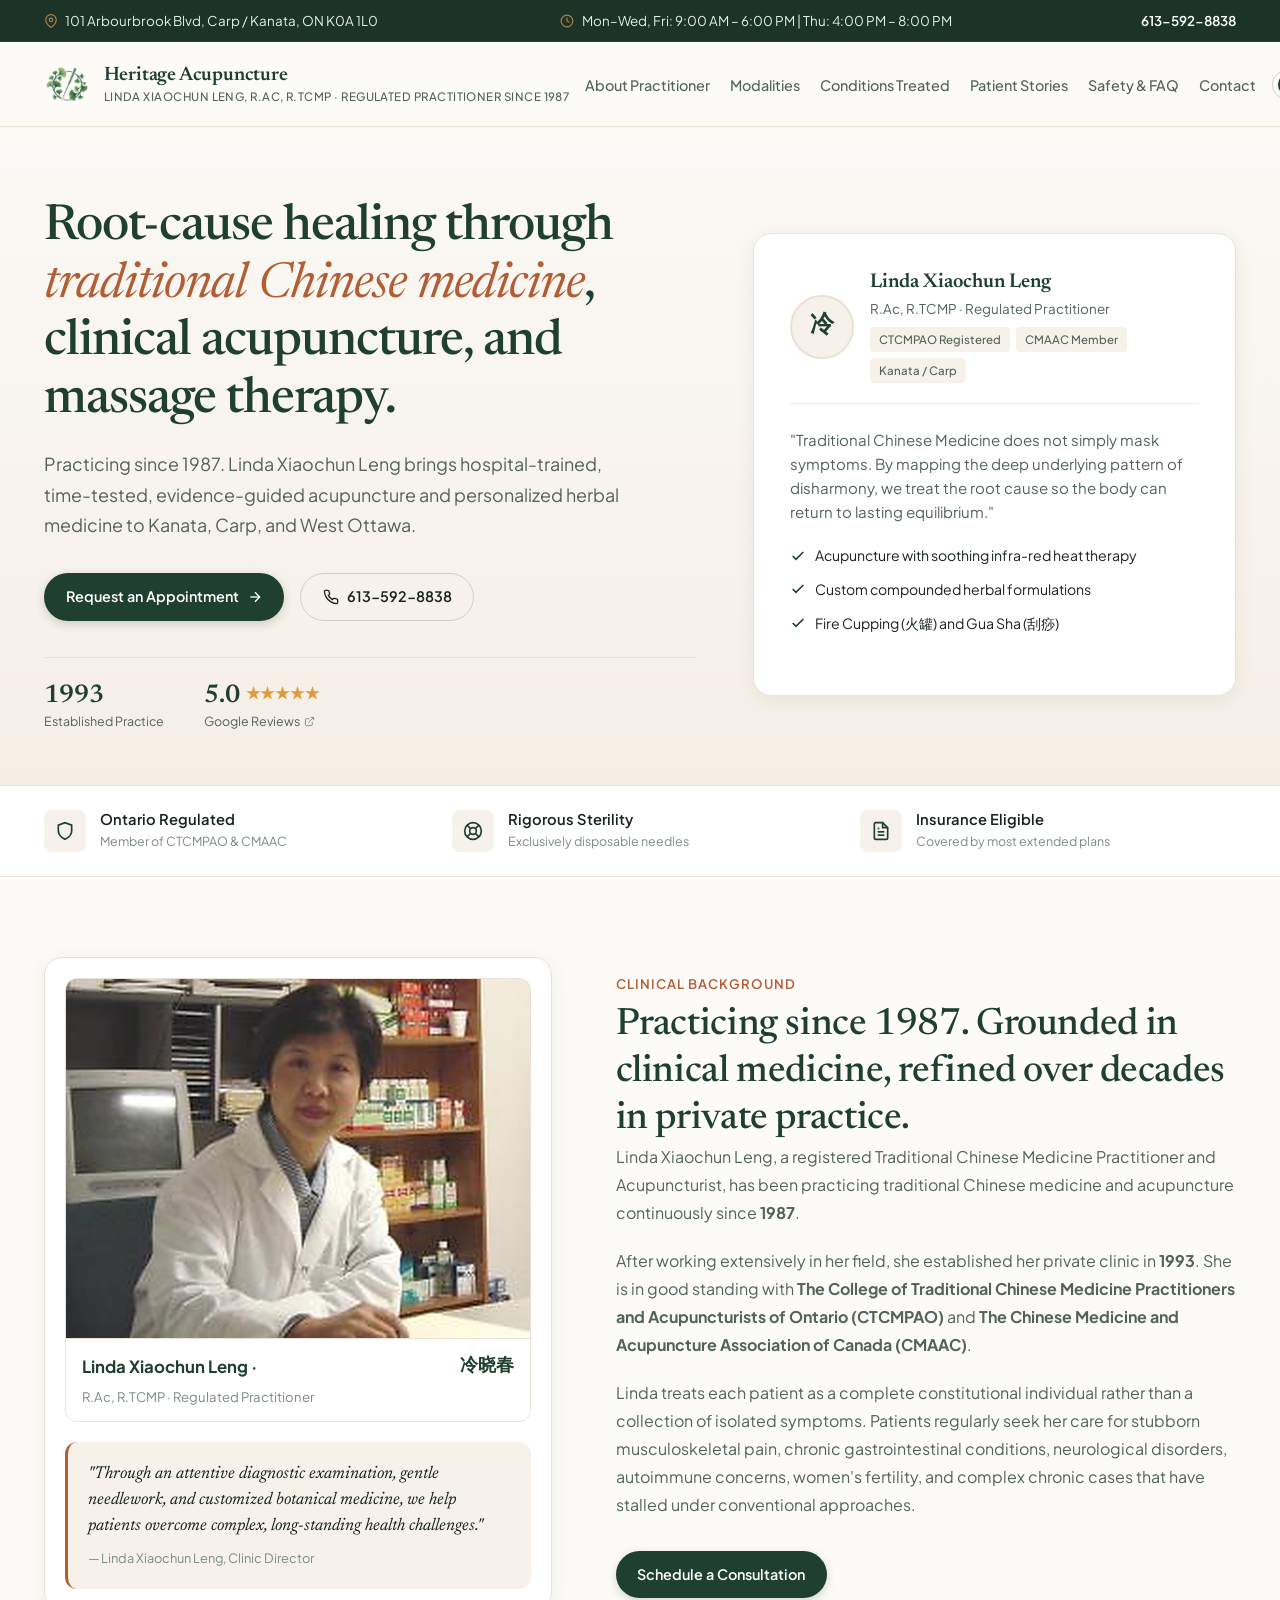
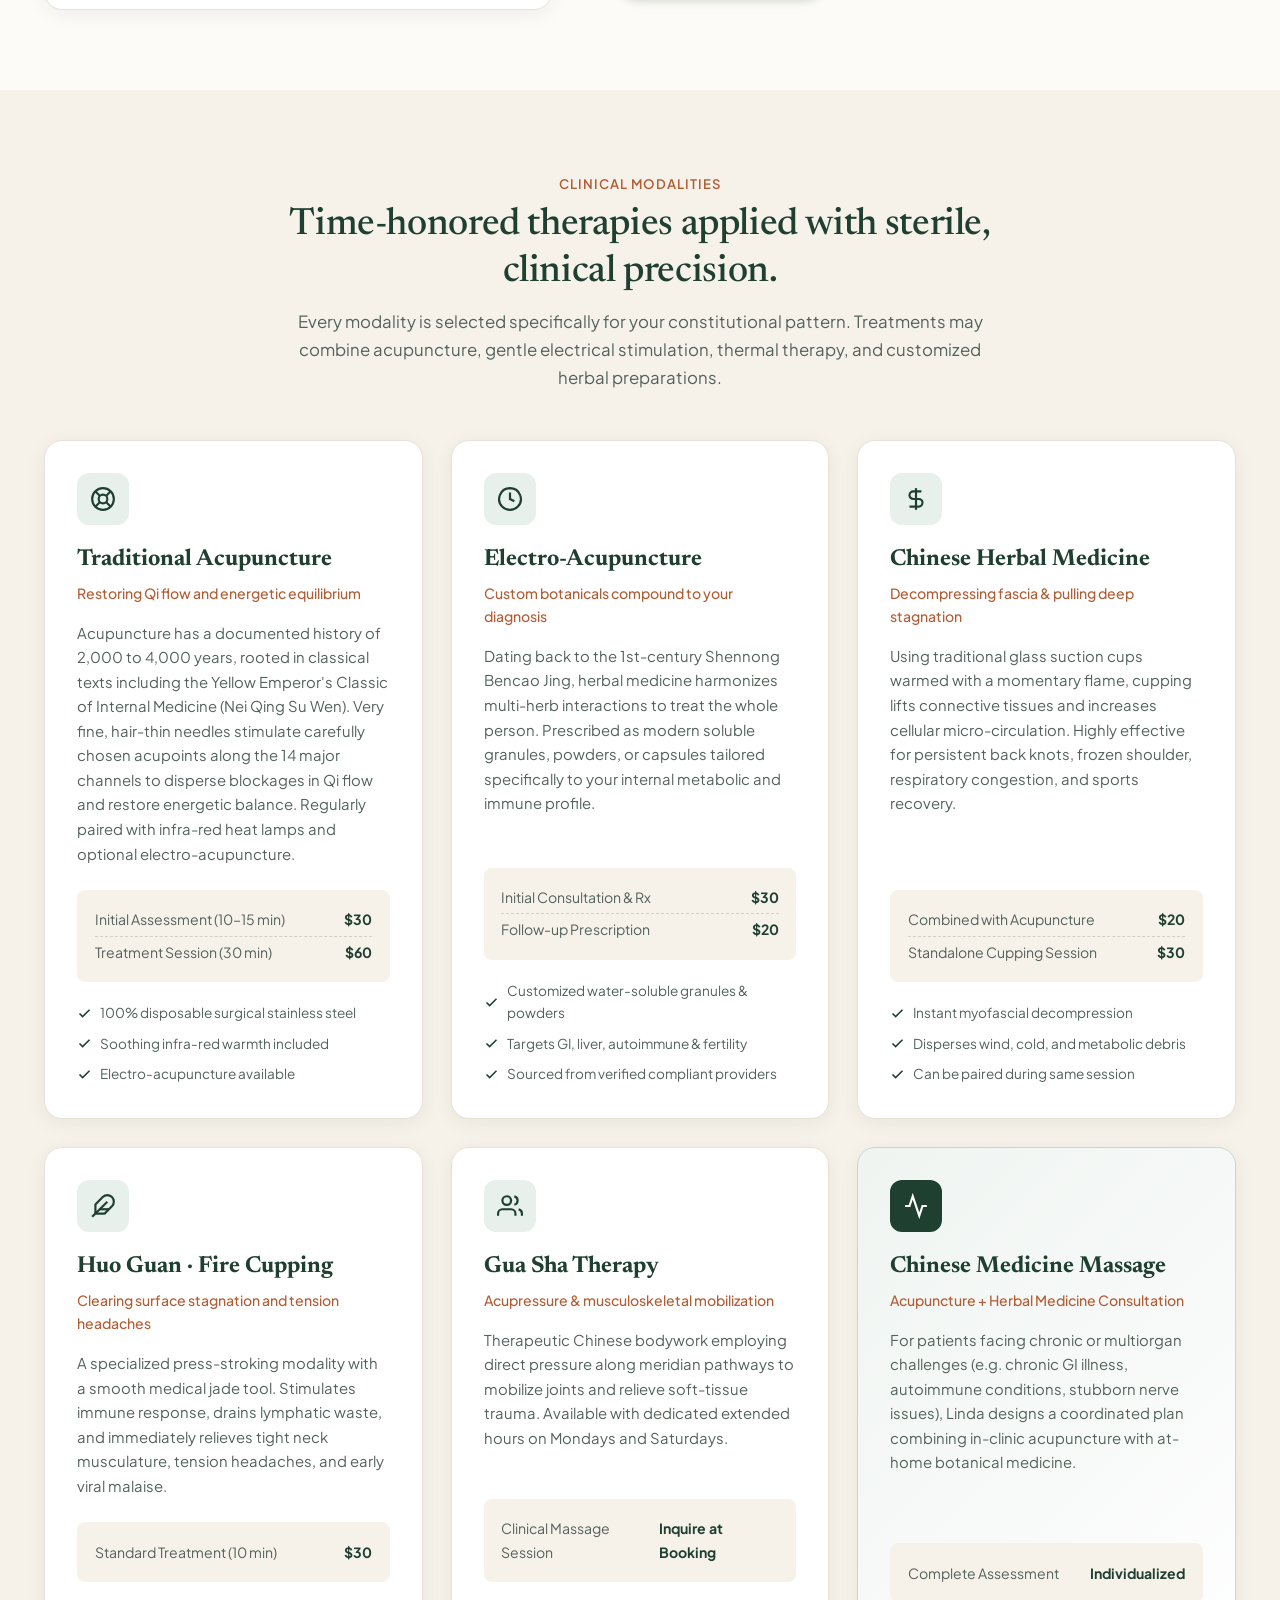
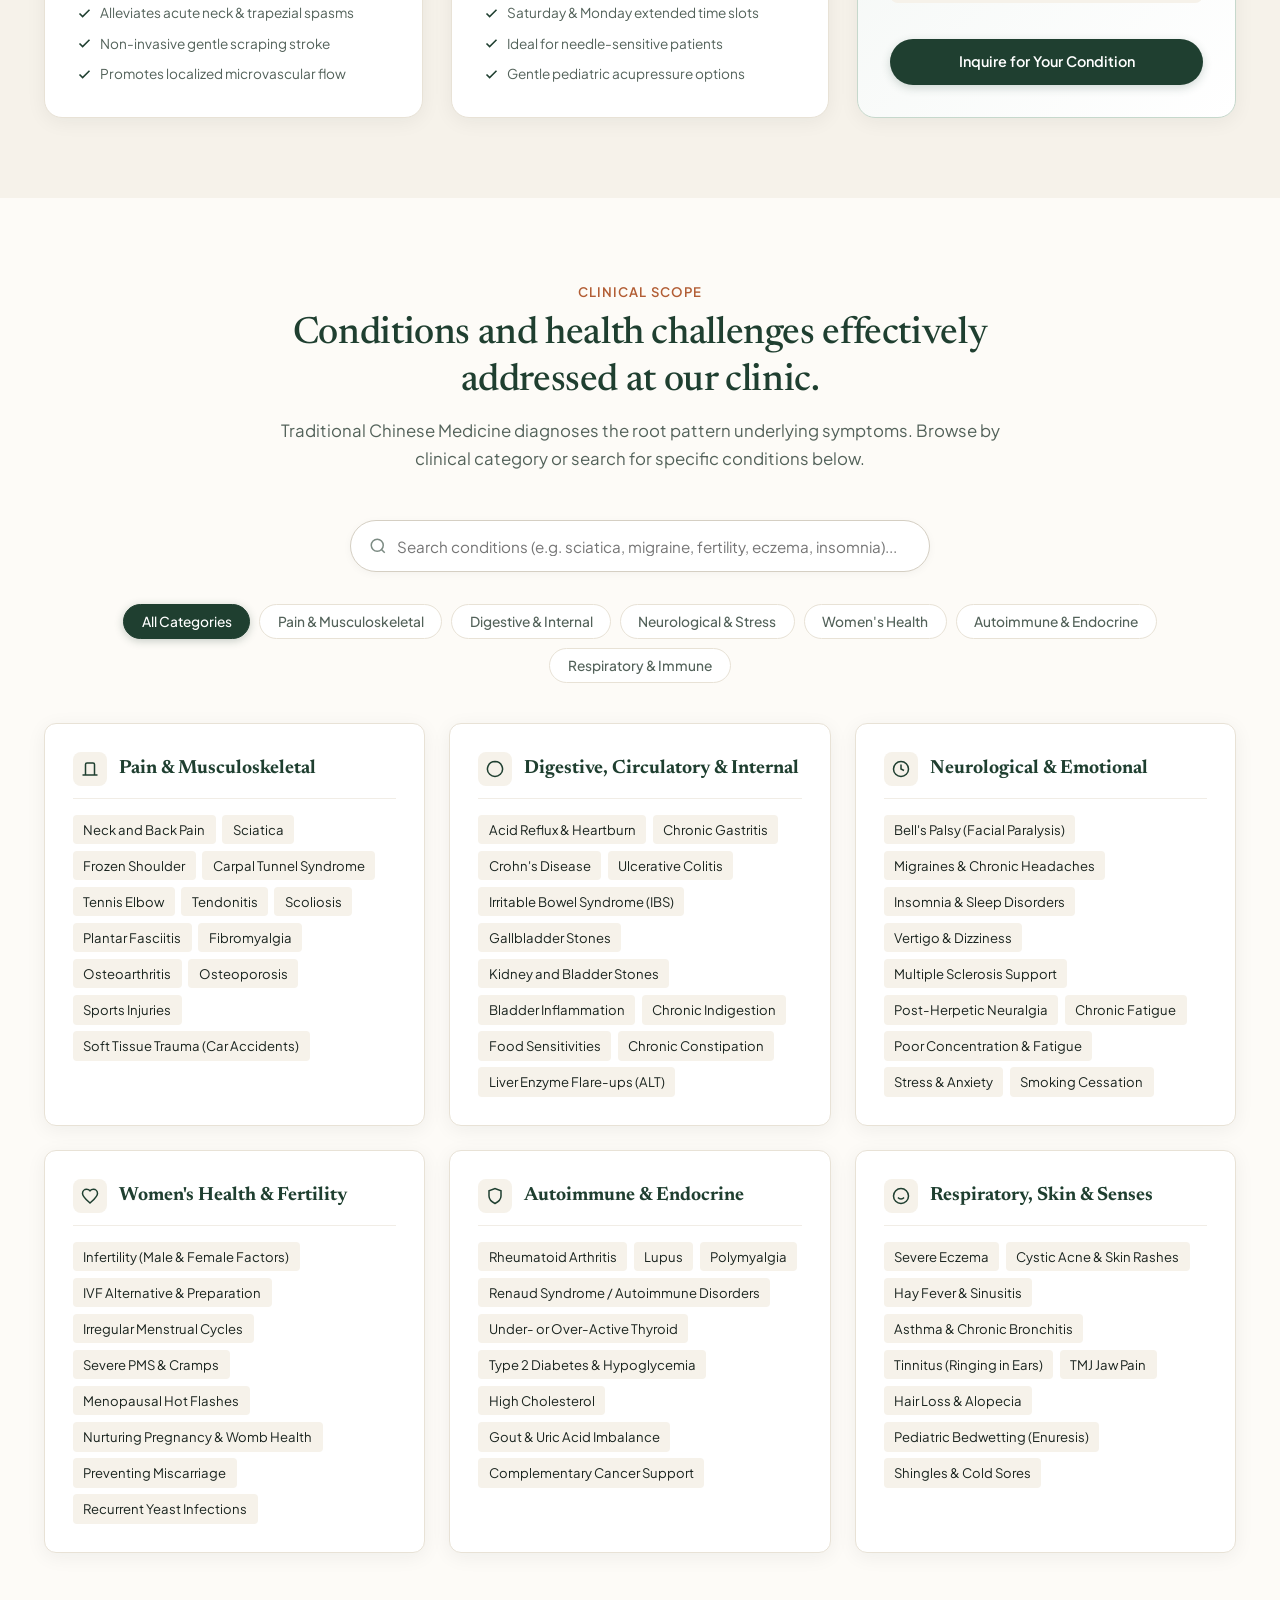
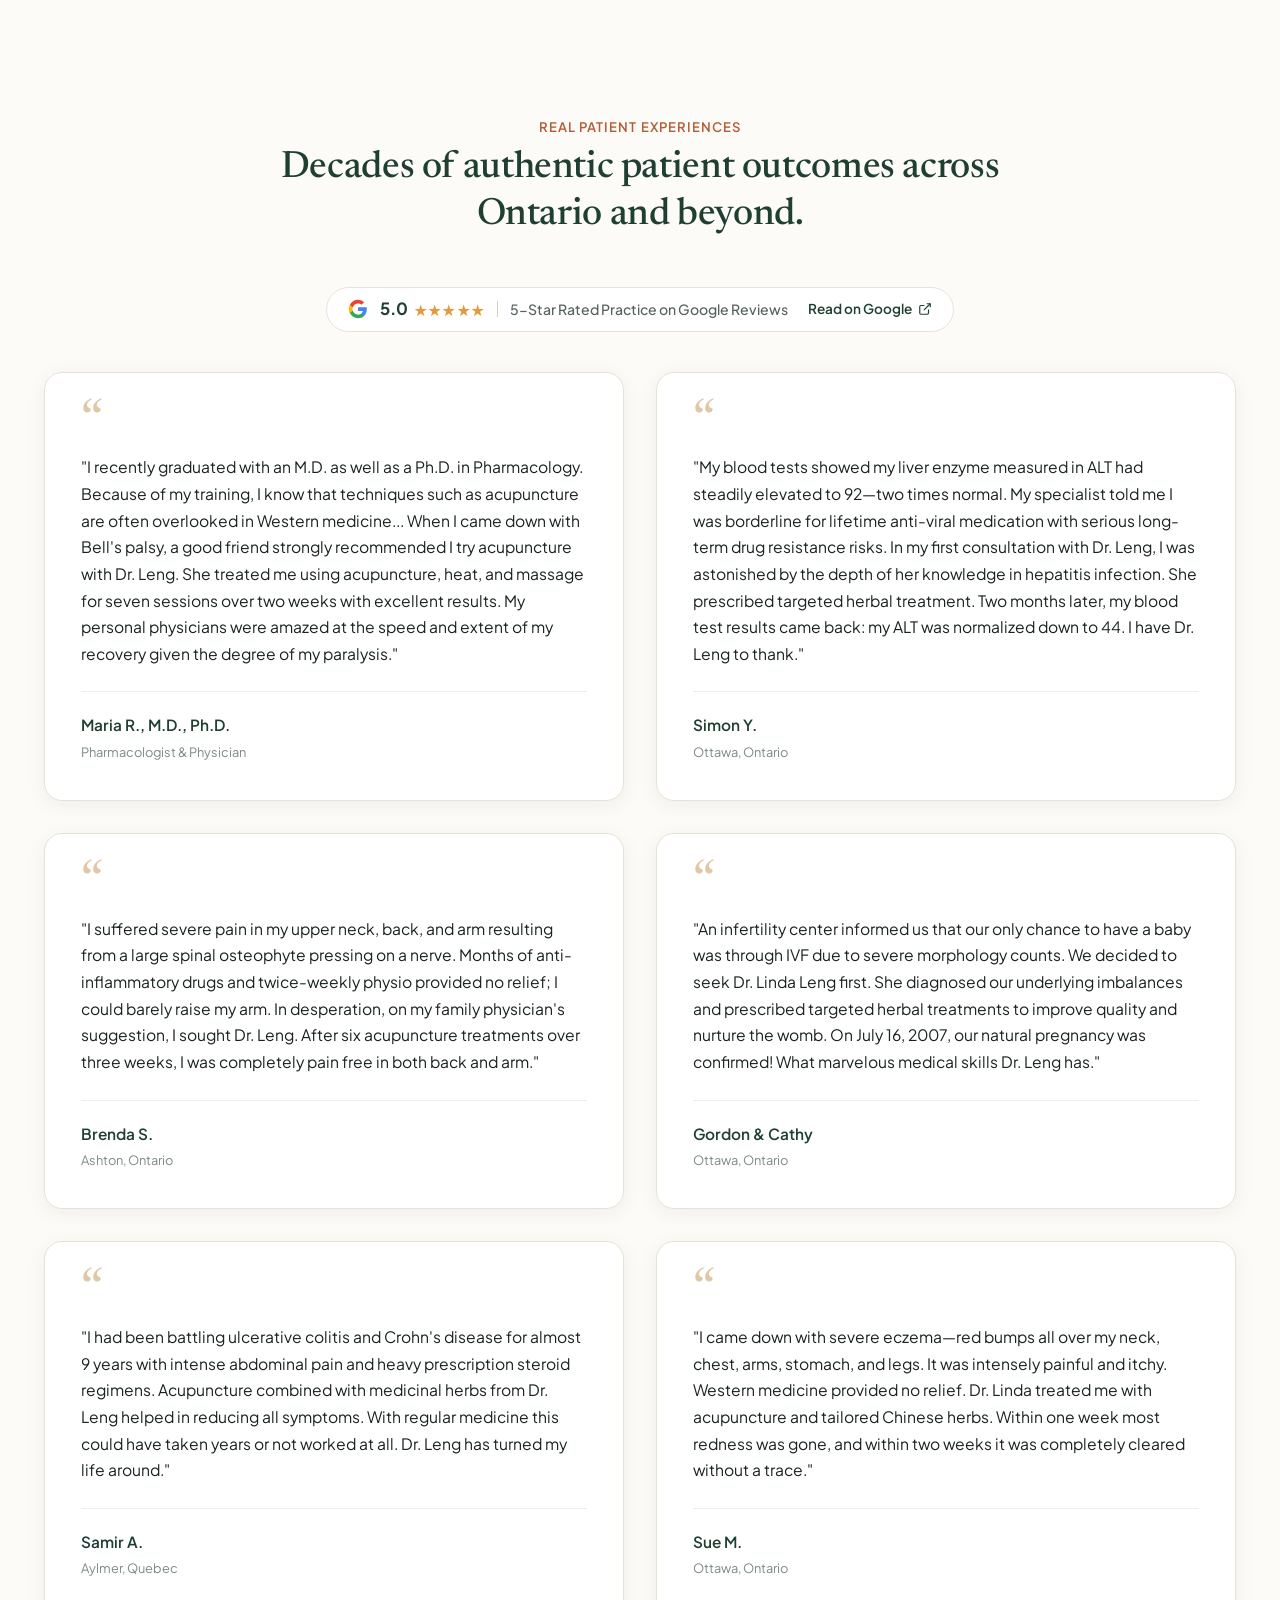
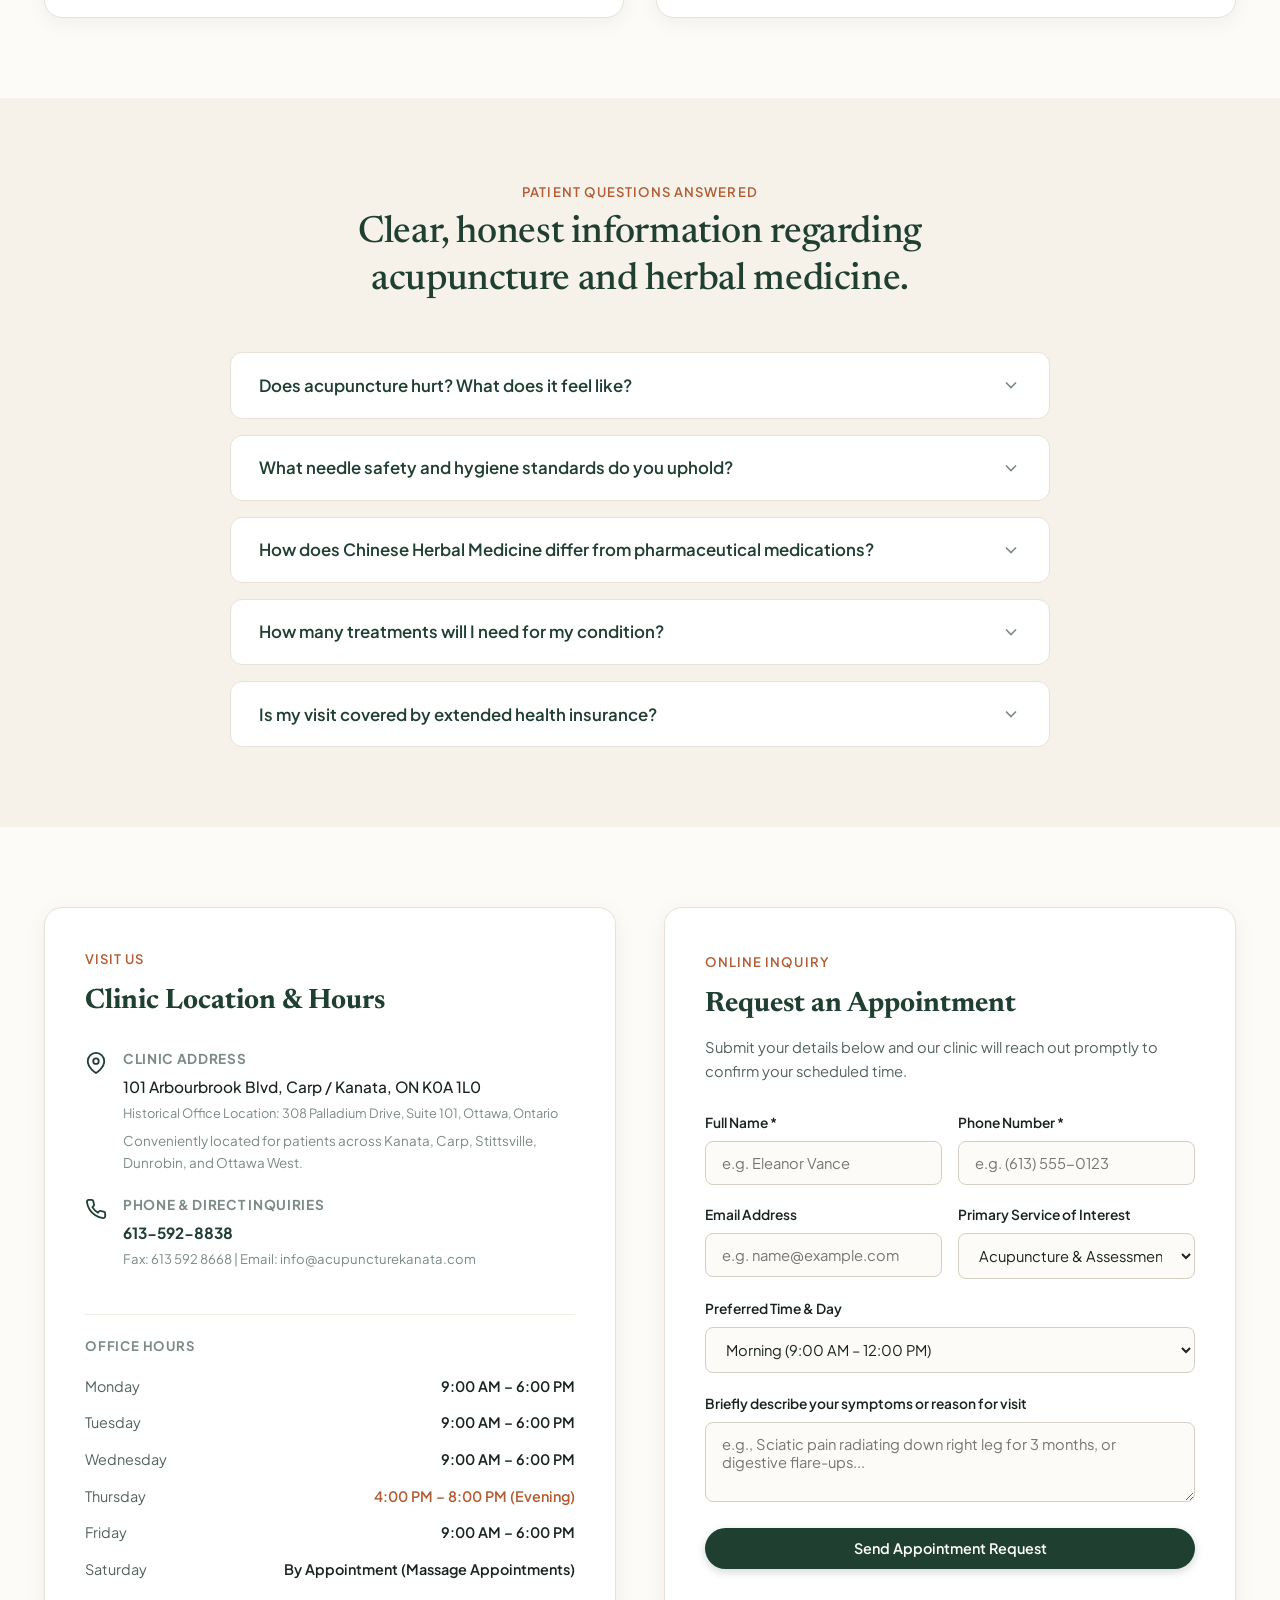
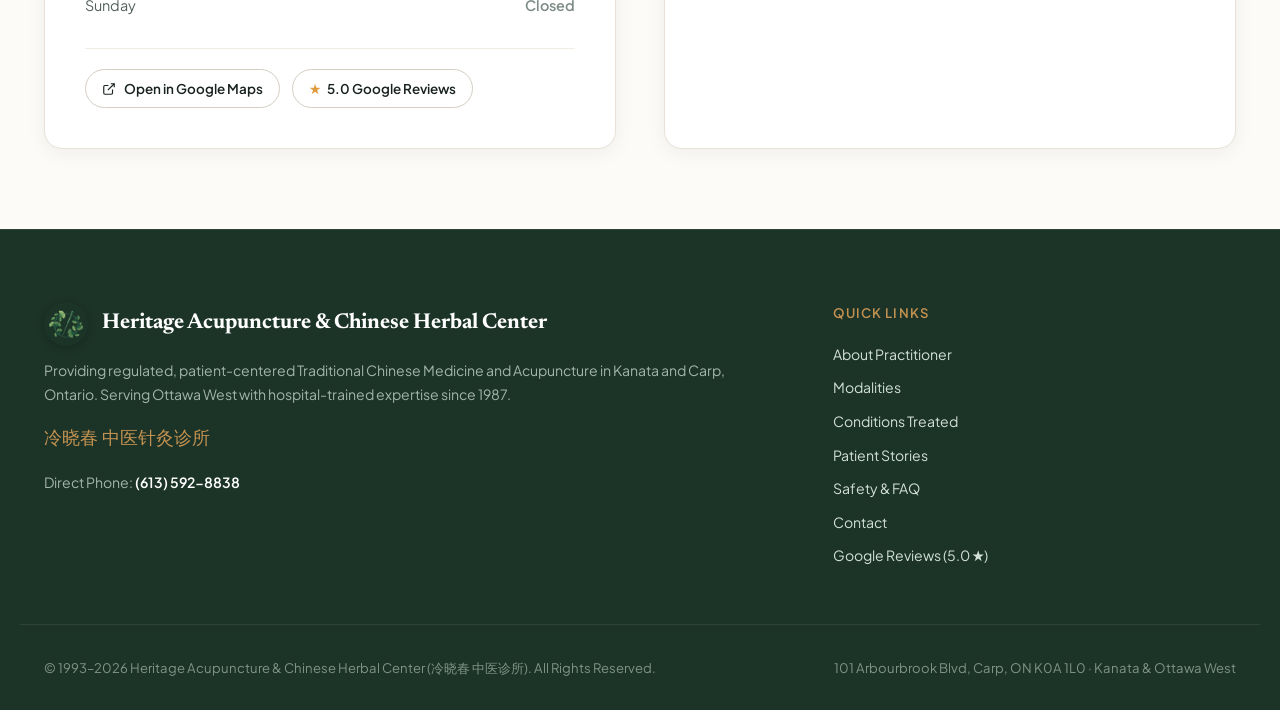
==== commit 70b1679a: "Remove condition badge tags from all testimonial cards" ====
--- a/index.html
+++ b/index.html
@@ -613,7 +613,6 @@
 <h4 data-i18n="story1Author">Maria R., M.D., Ph.D.</h4>
 <span data-i18n="story1Meta">Pharmacologist &amp; Physician</span>
 </div>
-<span class="patient-condition-badge" data-i18n="story1Badge">Bell's Palsy</span>
 </div>
 </div>
 <!-- Simon Y -->
@@ -627,7 +626,6 @@
 <h4 data-i18n="story2Author">Simon Y.</h4>
 <span data-i18n="story2Meta">Ottawa, Ontario</span>
 </div>
-<span class="patient-condition-badge" data-i18n="story2Badge">Liver Enzyme Normalization</span>
 </div>
 </div>
 <!-- Brenda S -->
@@ -641,7 +639,6 @@
 <h4 data-i18n="story3Author">Brenda S.</h4>
 <span data-i18n="story3Meta">Ashton, Ontario</span>
 </div>
-<span class="patient-condition-badge" data-i18n="story3Badge">Cervical Spine Osteoarthritis</span>
 </div>
 </div>
 <!-- Gordon & Cathy -->
@@ -655,7 +652,6 @@
 <h4 data-i18n="story4Author">Gordon &amp; Cathy</h4>
 <span data-i18n="story4Meta">Ottawa, Ontario</span>
 </div>
-<span class="patient-condition-badge" data-i18n="story4Badge">Fertility &amp; Natural Conception</span>
 </div>
 </div>
 <!-- Samir A -->
@@ -669,7 +665,6 @@
 <h4 data-i18n="story5Author">Samir A.</h4>
 <span data-i18n="story5Meta">Aylmer, Quebec</span>
 </div>
-<span class="patient-condition-badge" data-i18n="story5Badge">Ulcerative Colitis &amp; Crohn's</span>
 </div>
 </div>
 <!-- Sue M -->
@@ -683,7 +678,6 @@
 <h4 data-i18n="story6Author">Sue M.</h4>
 <span data-i18n="story6Meta">Ottawa, Ontario</span>
 </div>
-<span class="patient-condition-badge" data-i18n="story6Badge">Severe Eczema</span>
 </div>
 </div>
 </div>
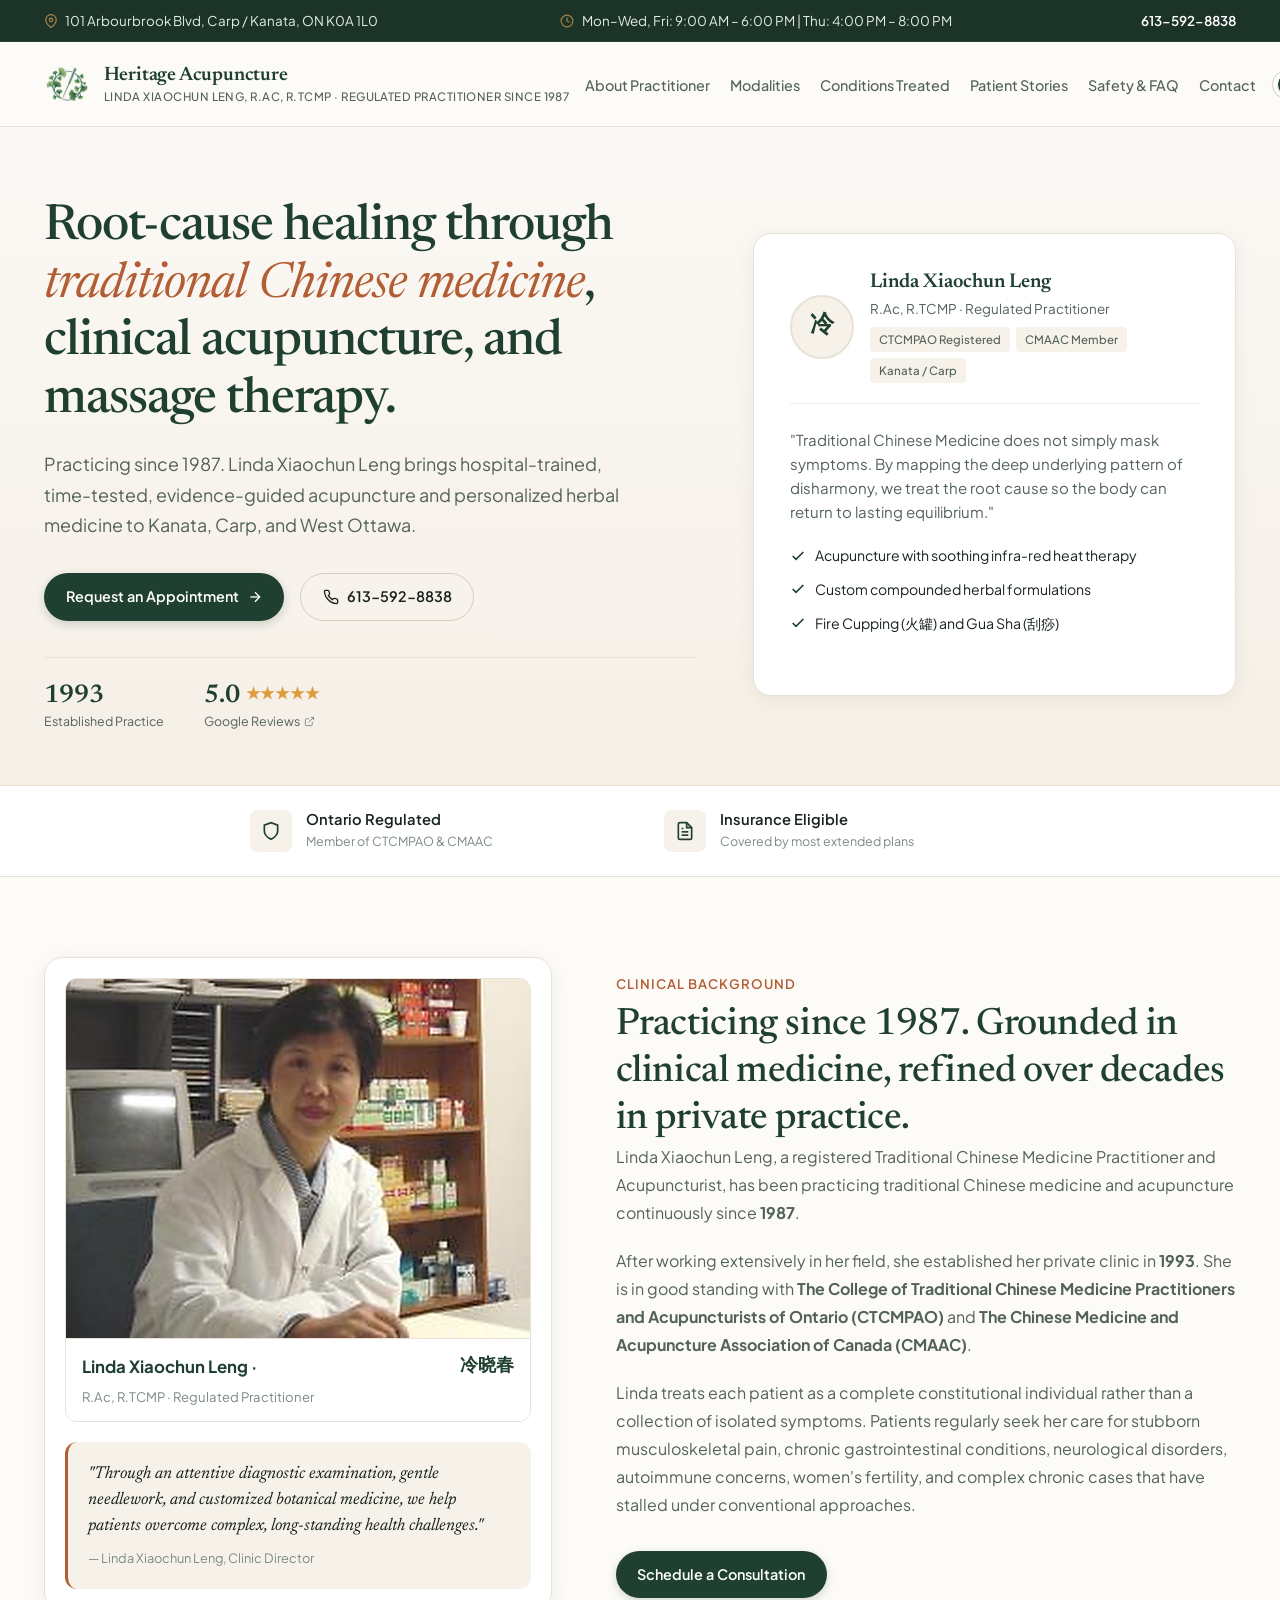
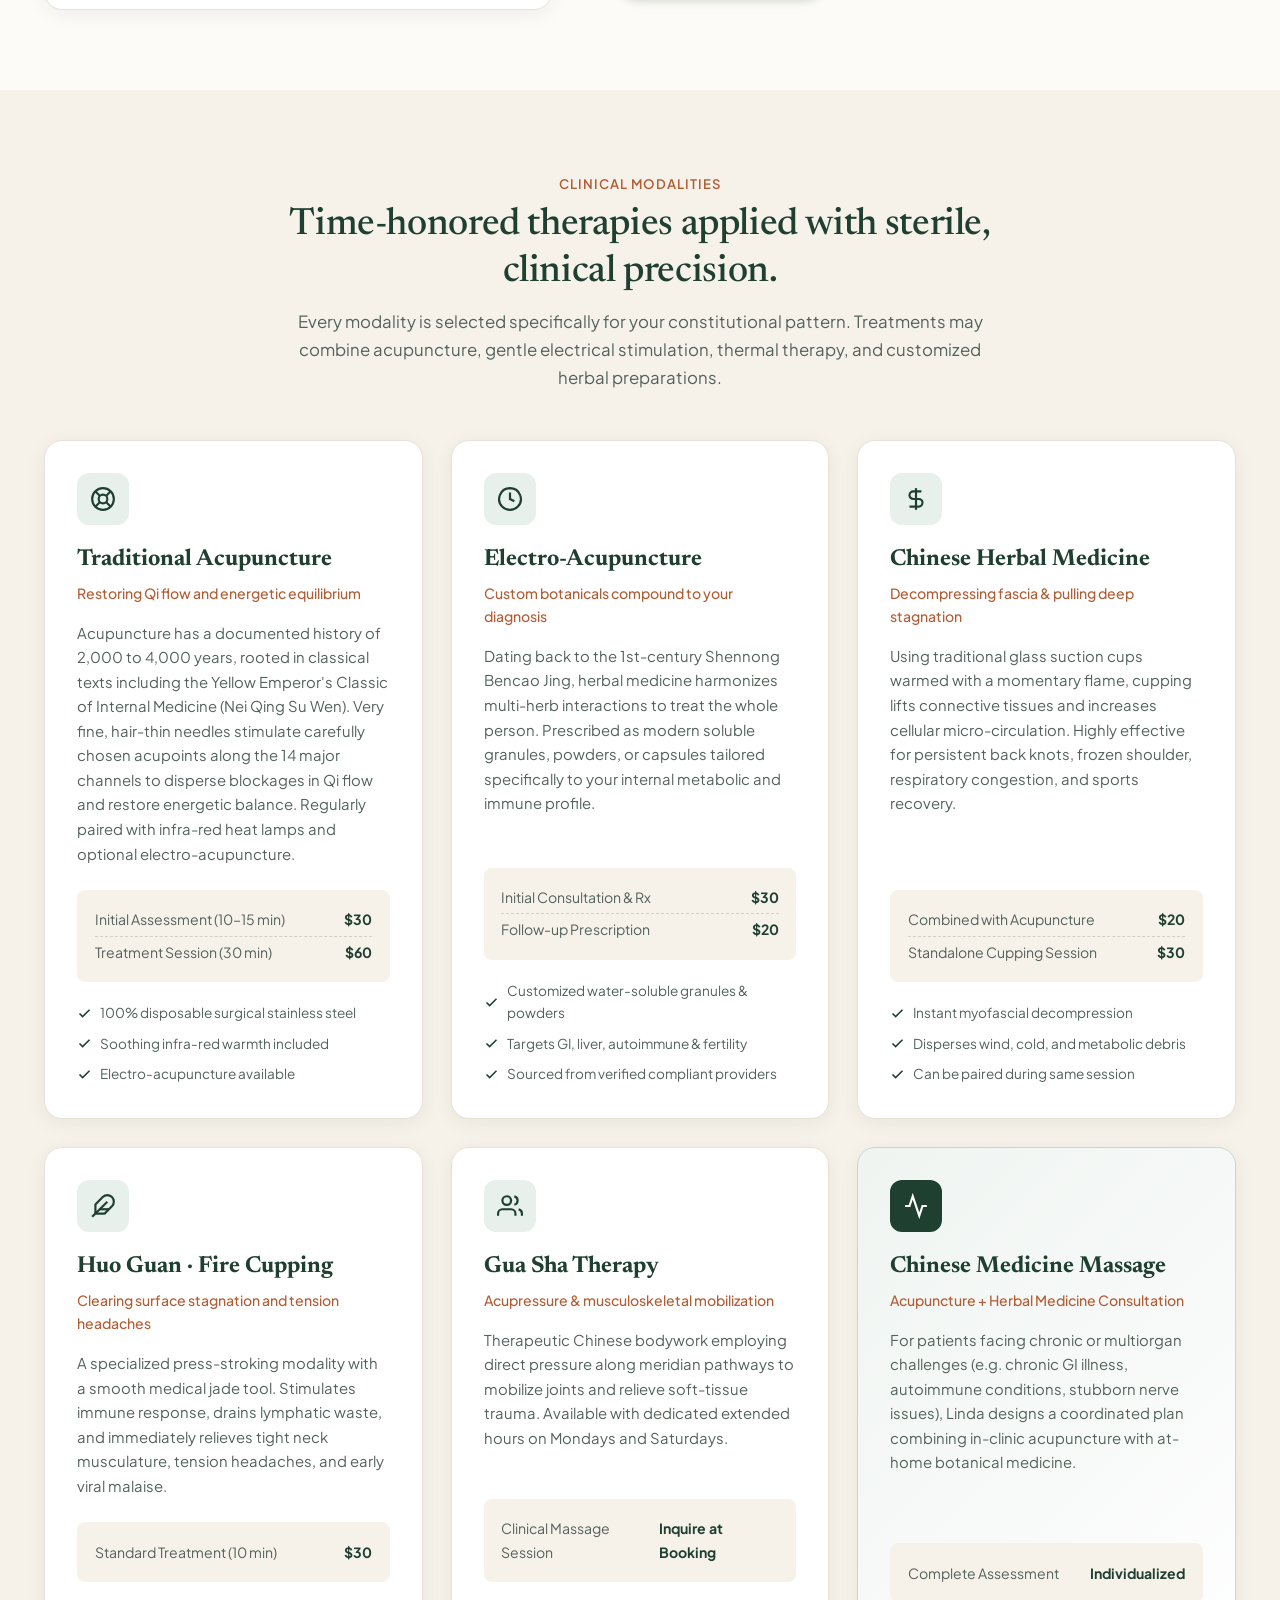
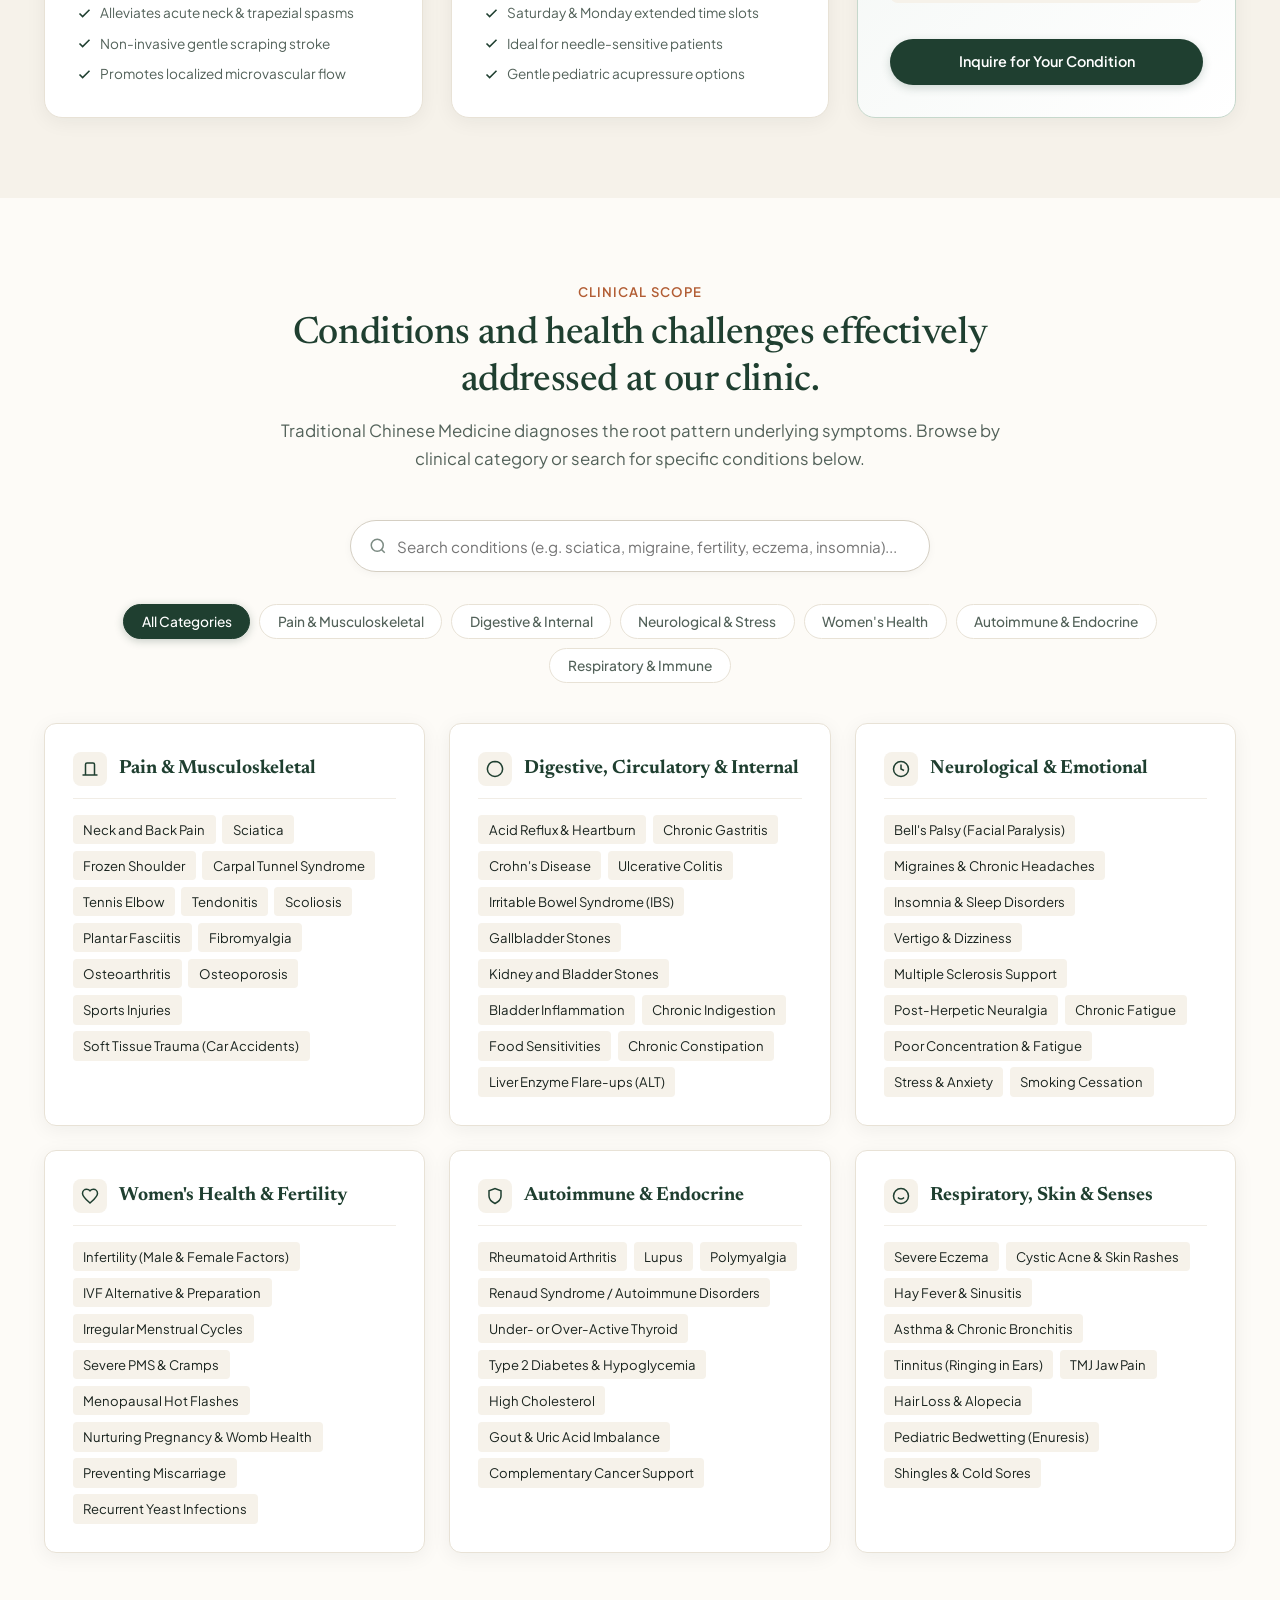
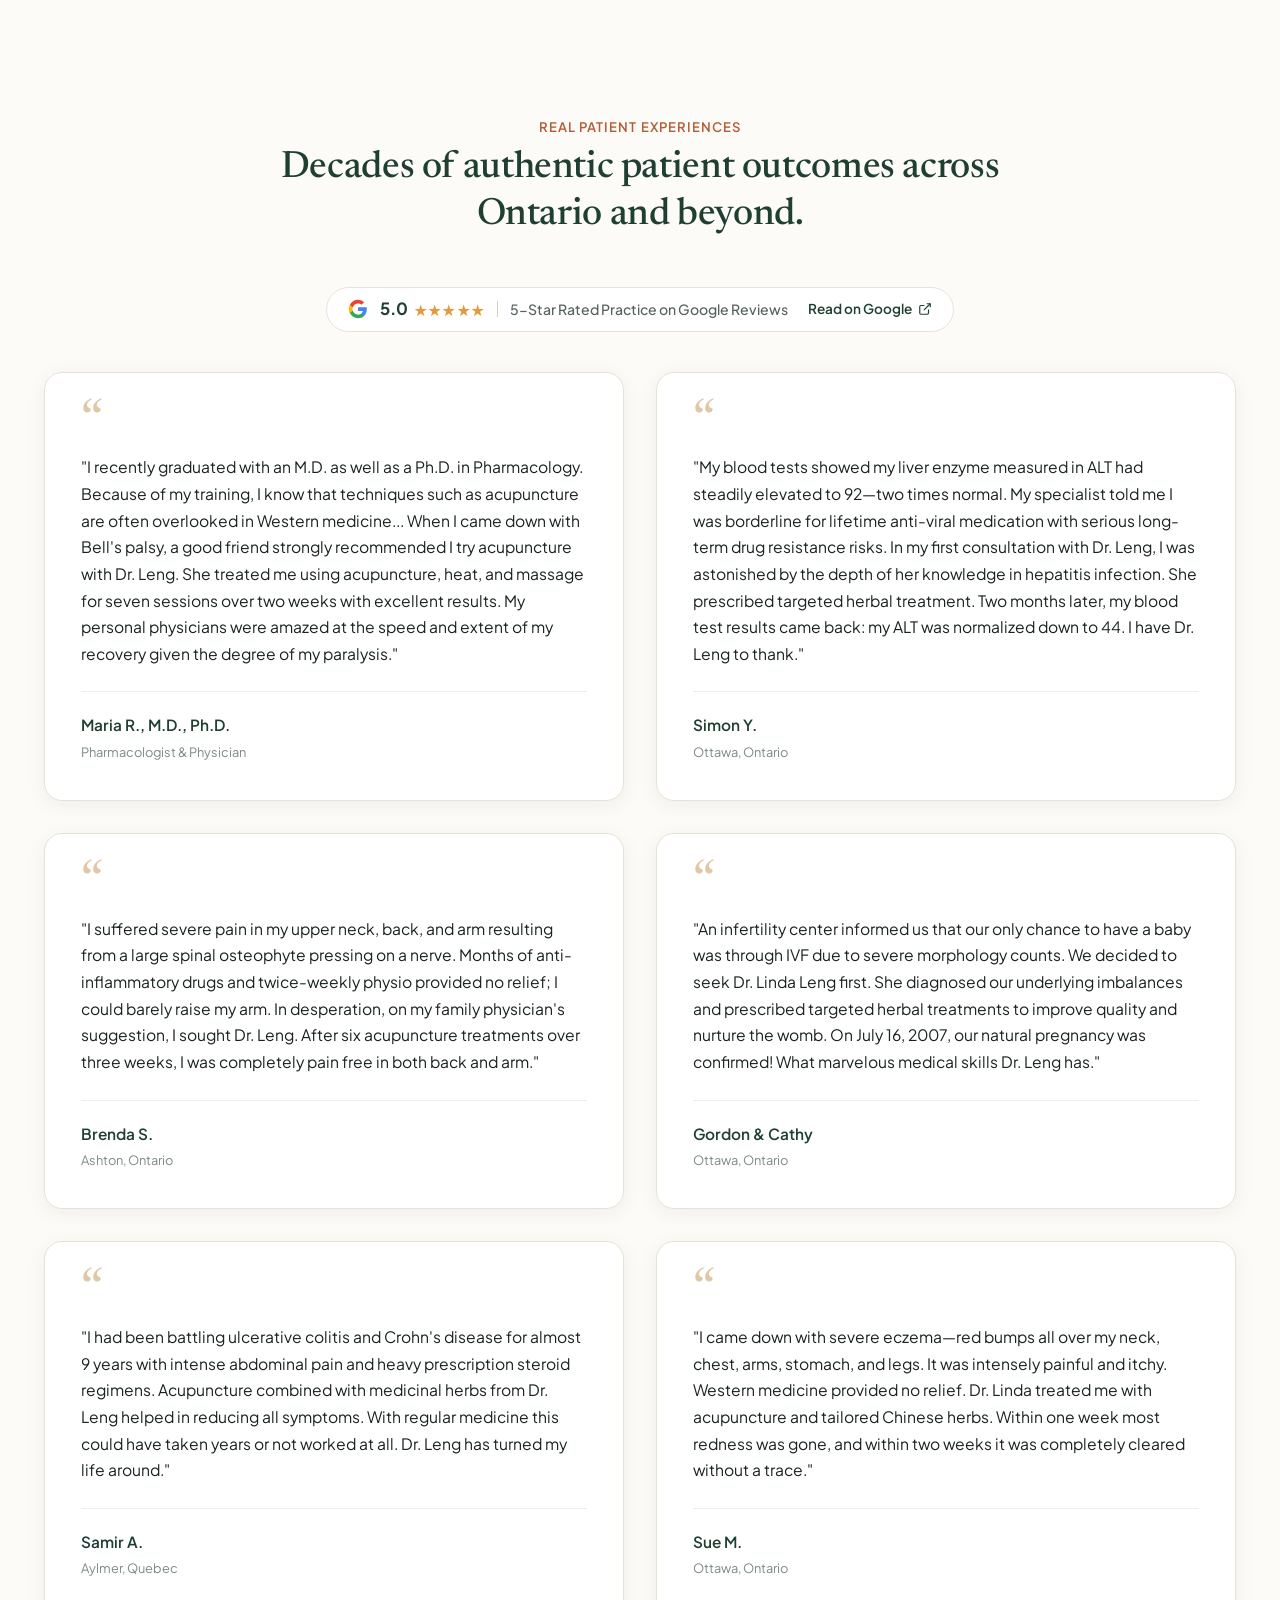
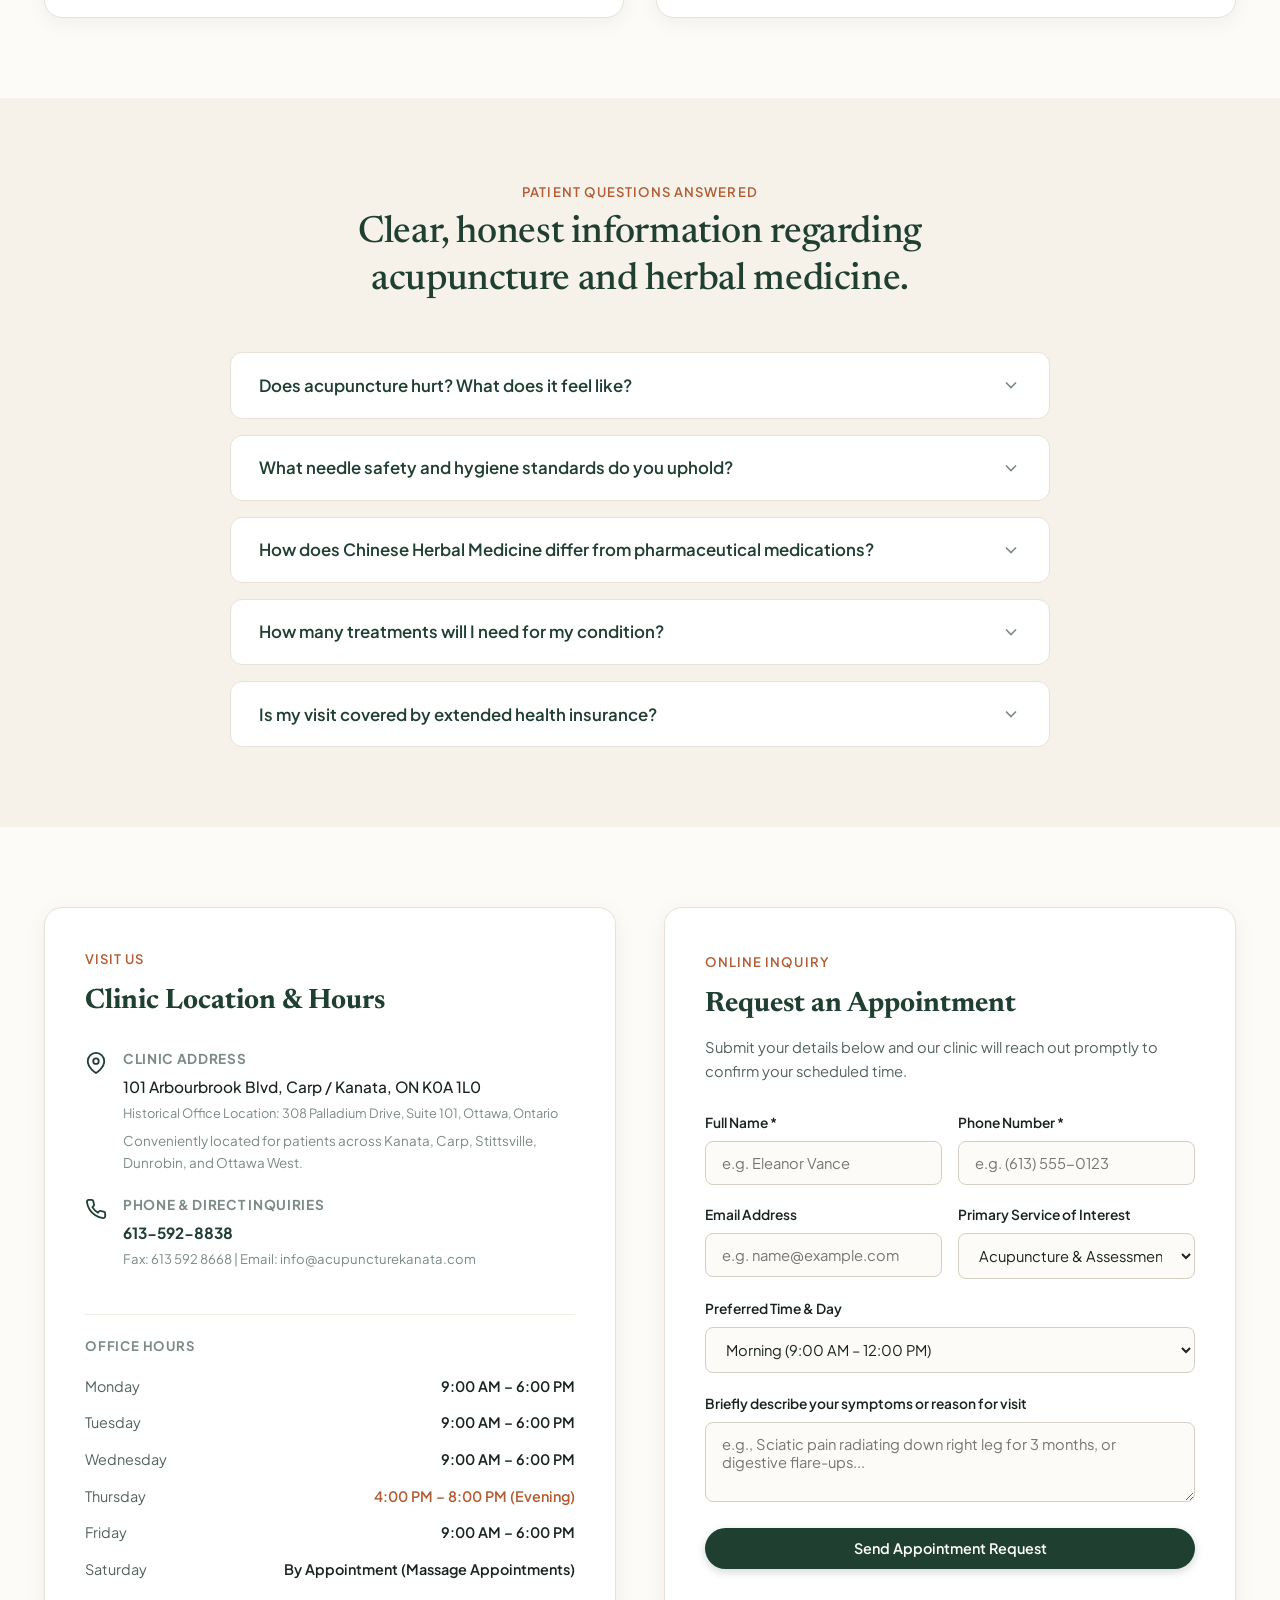
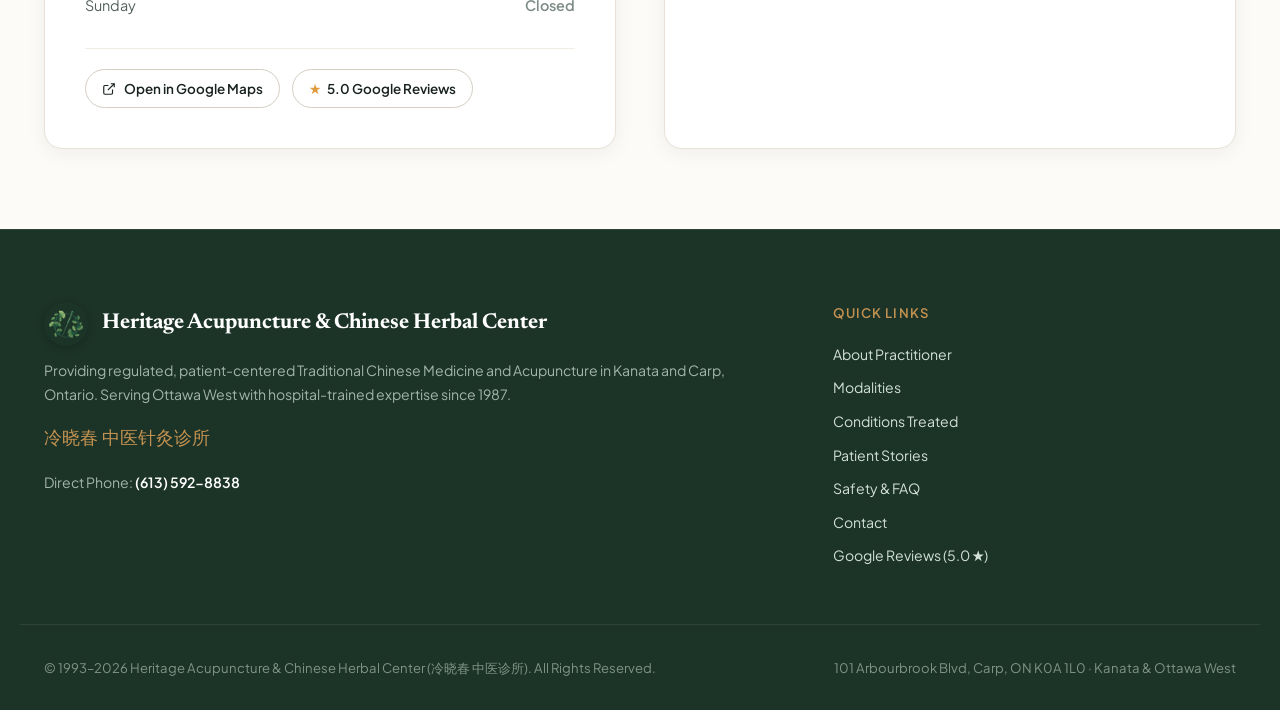
==== commit b2faecfc: "Remove Rigorous Sterility card from trust strip and center remaining cards" ====
--- a/index.html
+++ b/index.html
@@ -188,15 +188,6 @@
 </div>
 <div class="trust-card">
 <div class="trust-icon-box">
-<svg fill="none" height="20" stroke="currentColor" stroke-width="2" viewbox="0 0 24 24" width="20"><circle cx="12" cy="12" r="10"></circle><path d="m4.93 4.93 4.24 4.24"></path><path d="m14.83 9.17 4.24-4.24"></path><path d="m14.83 14.83 4.24 4.24"></path><path d="m9.17 14.83-4.24 4.24"></path><circle cx="12" cy="12" r="4"></circle></svg>
-</div>
-<div class="trust-text">
-<h4 data-i18n="trust2Title">Rigorous Sterility</h4>
-<p data-i18n="trust2Desc">Exclusively disposable needles</p>
-</div>
-</div>
-<div class="trust-card">
-<div class="trust-icon-box">
 <svg fill="none" height="20" stroke="currentColor" stroke-width="2" viewbox="0 0 24 24" width="20"><path d="M14 2H6a2 2 0 0 0-2 2v16a2 2 0 0 0 2 2h12a2 2 0 0 0 2-2V8z"></path><polyline points="14 2 14 8 20 8"></polyline><line x1="16" x2="8" y1="13" y2="13"></line><line x1="16" x2="8" y1="17" y2="17"></line><polyline points="10 9 9 9 8 9"></polyline></svg>
 </div>
 <div class="trust-text">
--- a/css/styles.css
+++ b/css/styles.css
@@ -618,8 +618,10 @@
 
 .trust-grid {
   display: grid;
-  grid-template-columns: repeat(3, 1fr);
-  gap: 2rem;
+  grid-template-columns: repeat(2, 1fr);
+  gap: 3rem;
+  max-width: 780px;
+  margin: 0 auto;
 }
 
 .trust-card {
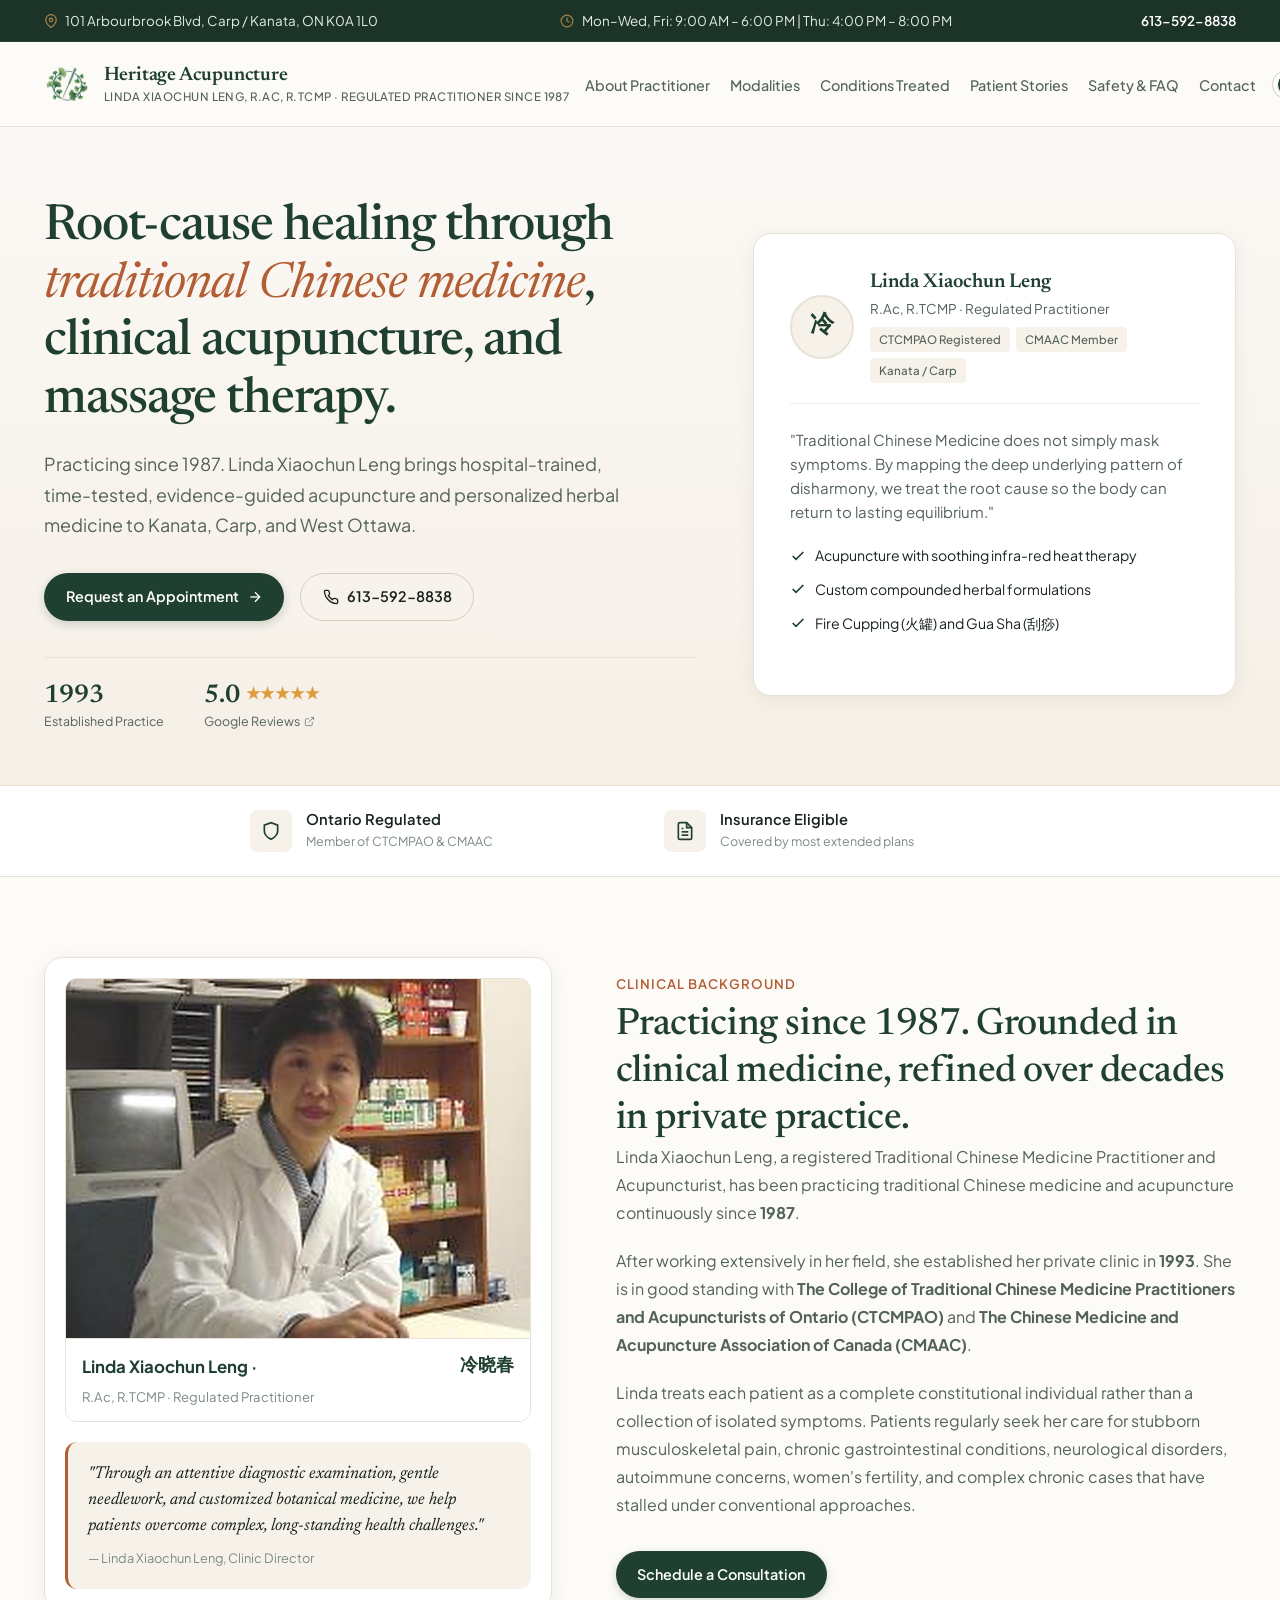
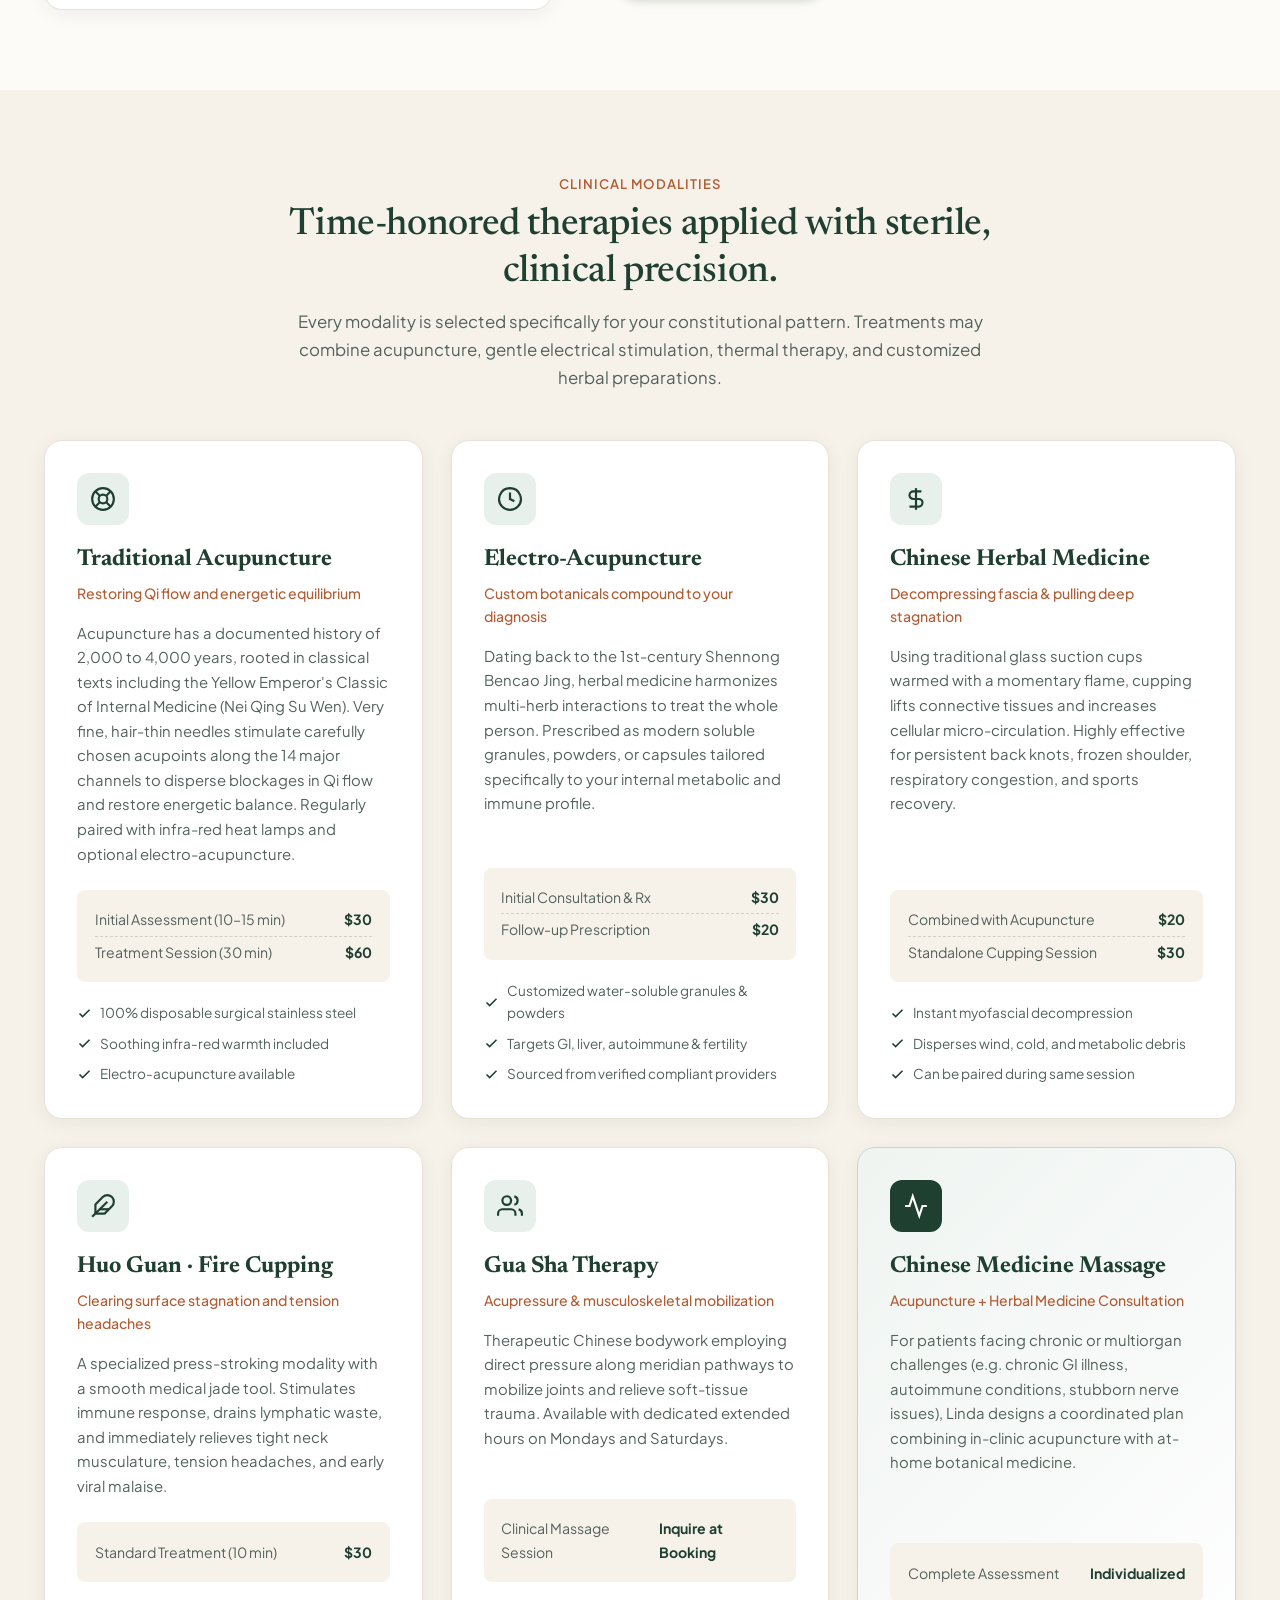
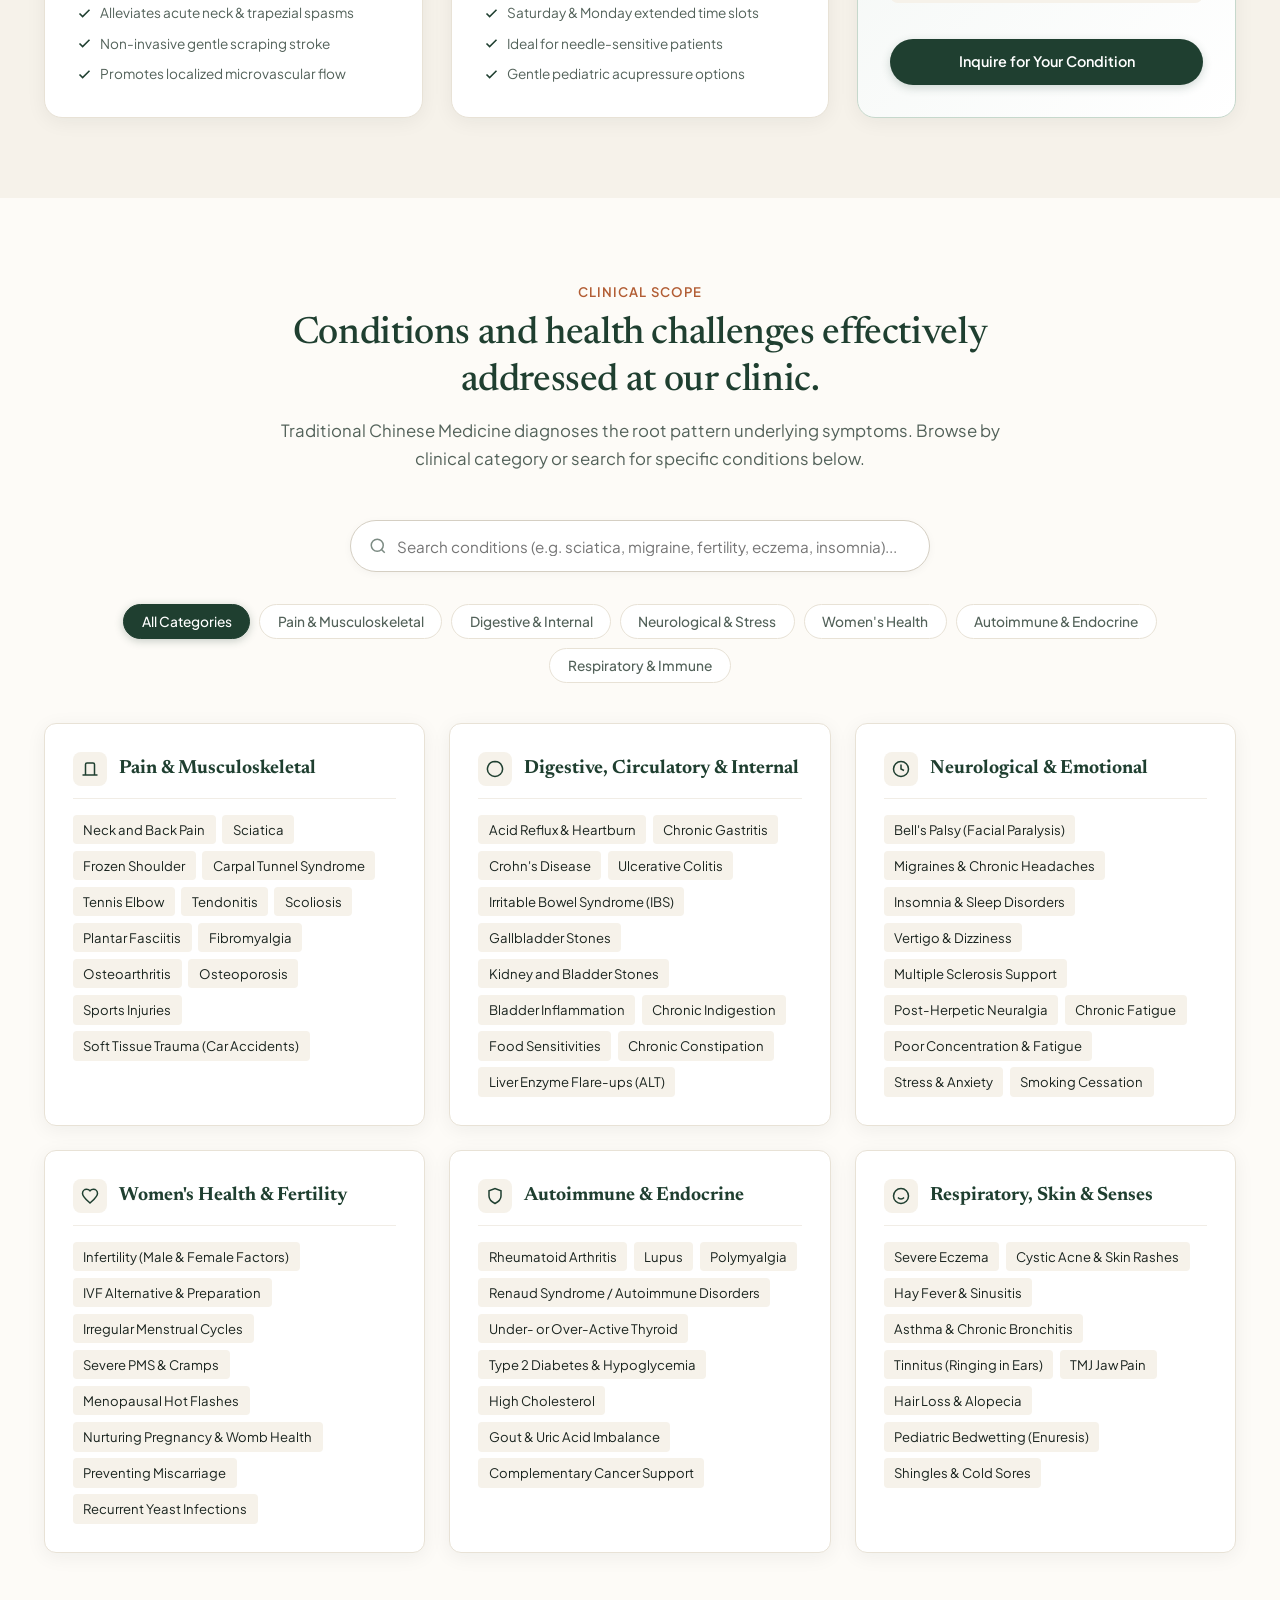
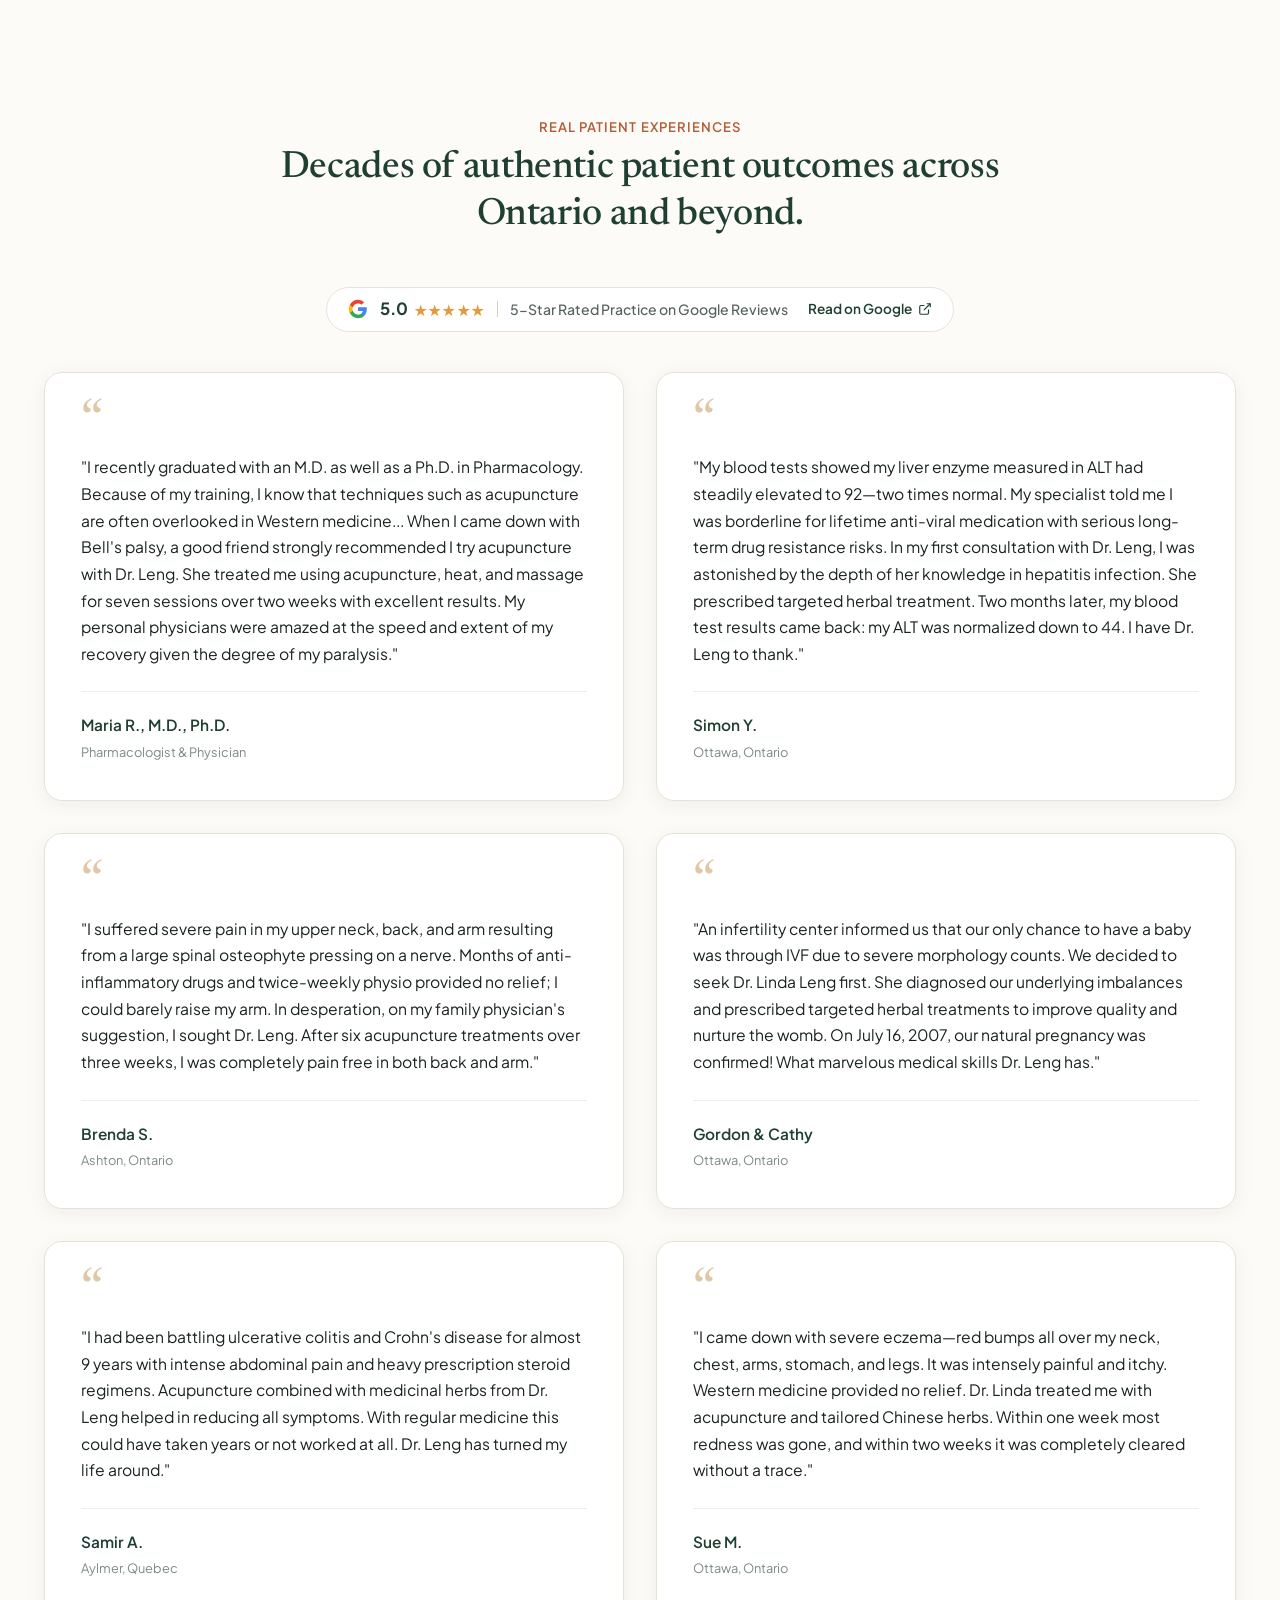
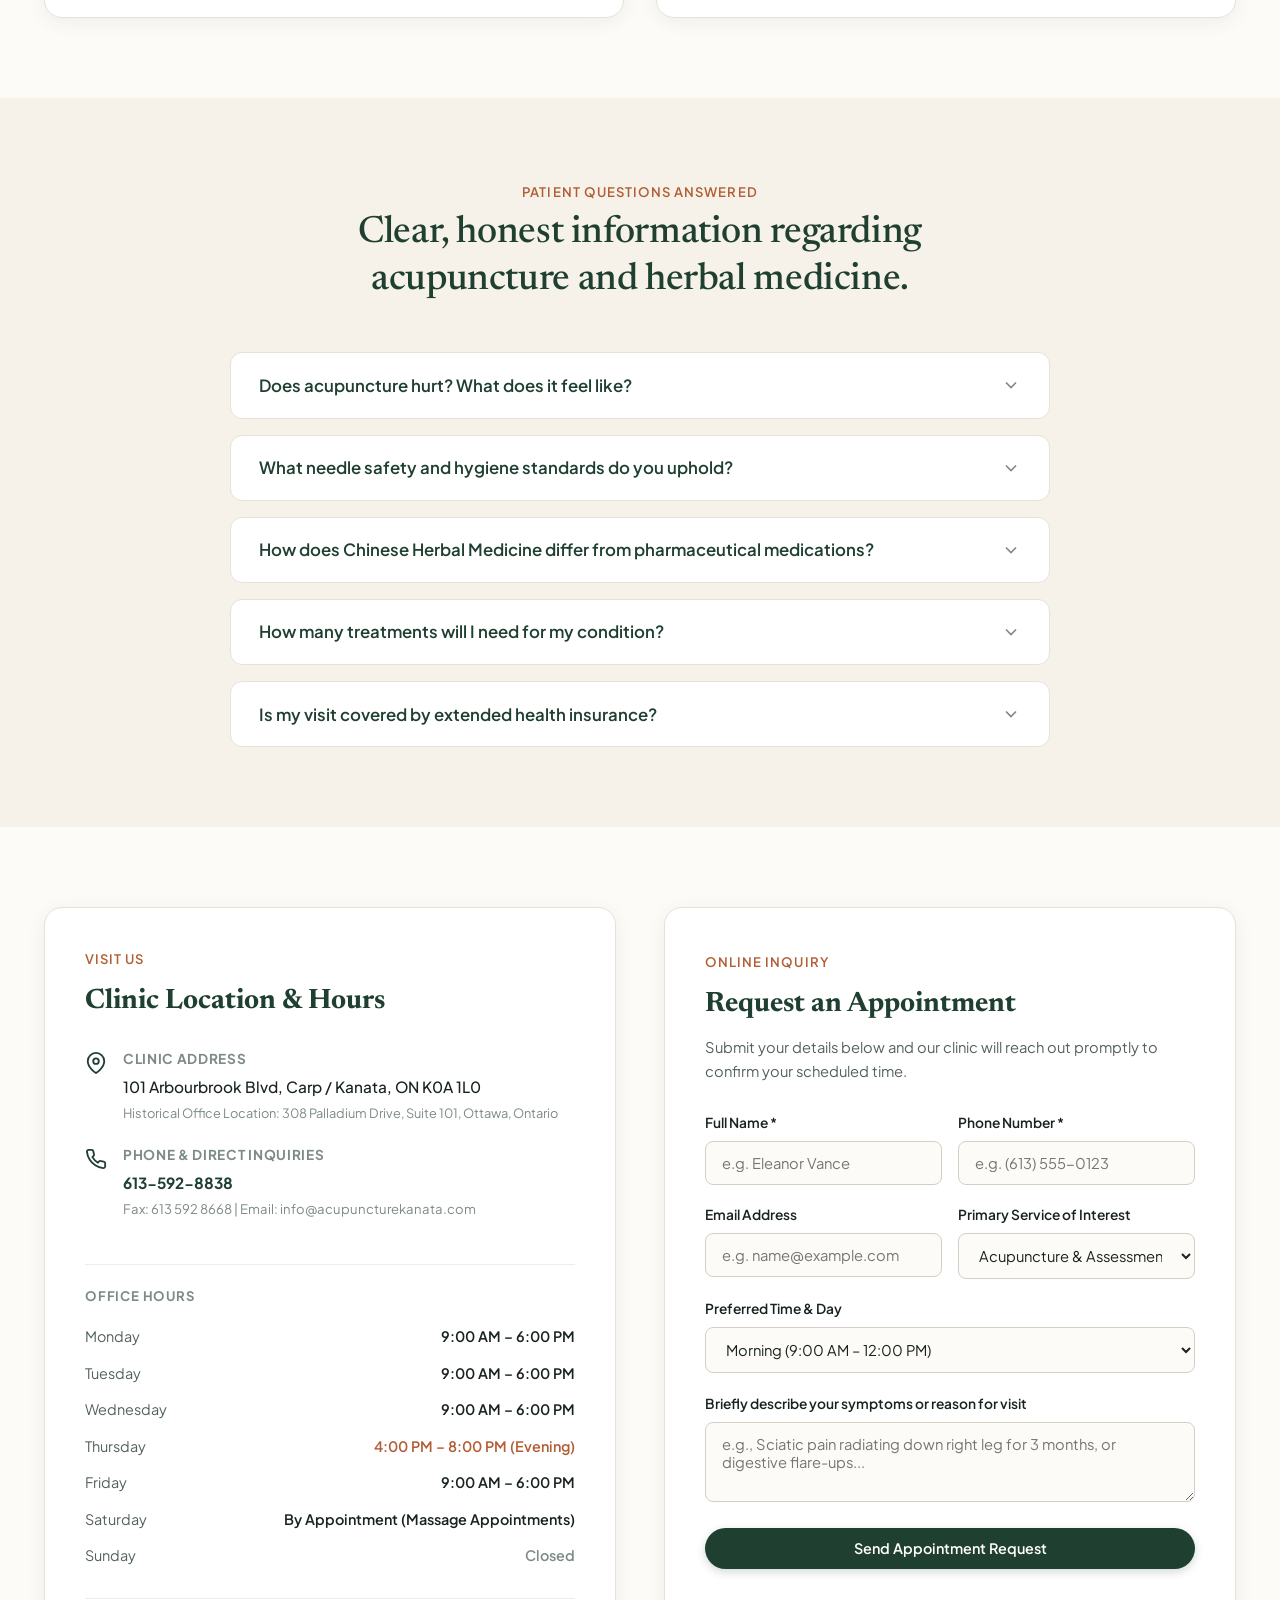
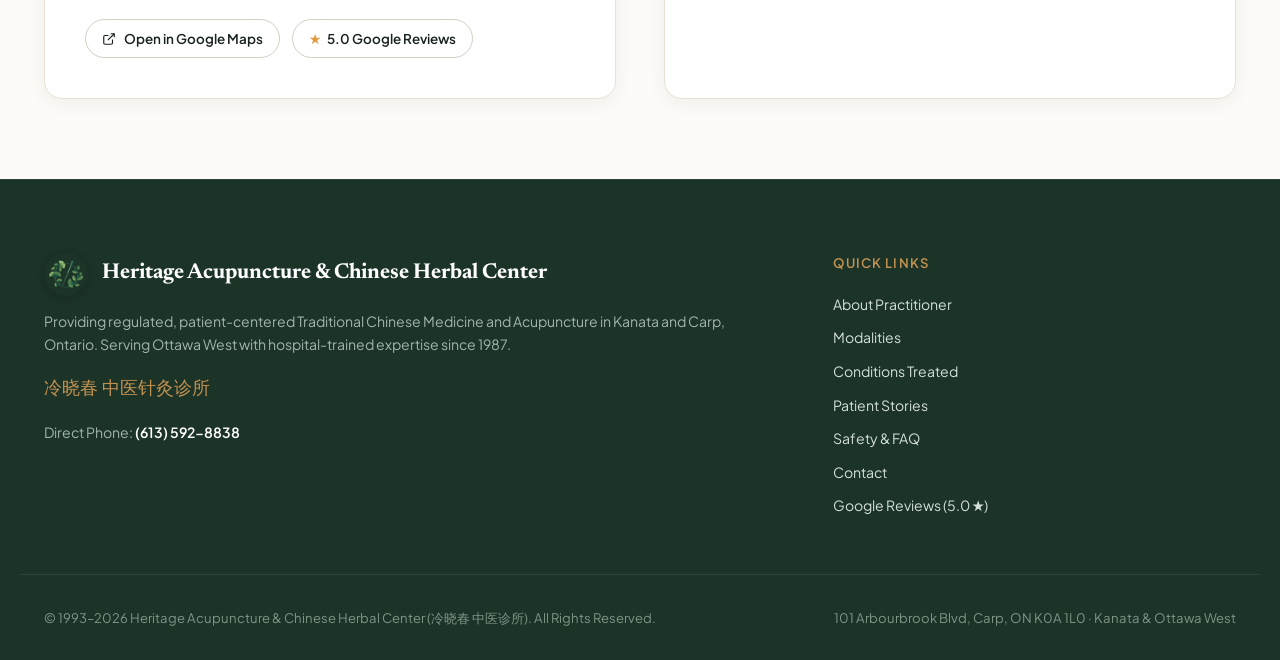
==== commit dc7da79a: "Remove surrounding towns sentence from Clinic Location section" ====
--- a/index.html
+++ b/index.html
@@ -752,9 +752,6 @@
 <h5 data-i18n="addrLabel">Clinic Address</h5>
 <p>101 Arbourbrook Blvd, Carp / Kanata, ON K0A 1L0</p>
 <div data-i18n="addrLine2" style="font-size:0.8rem; color:var(--text-soft); margin-top:0.25rem;">Historical Office Location: 308 Palladium Drive, Suite 101, Ottawa, Ontario</div>
-<div data-i18n="addrLine3" style="margin-top:0.35rem; font-size:0.84rem; color:var(--text-soft);">
-                Conveniently located for patients across Kanata, Carp, Stittsville, Dunrobin, and Ottawa West. 
-              </div>
 </div>
 </div>
 <div class="contact-item-row">
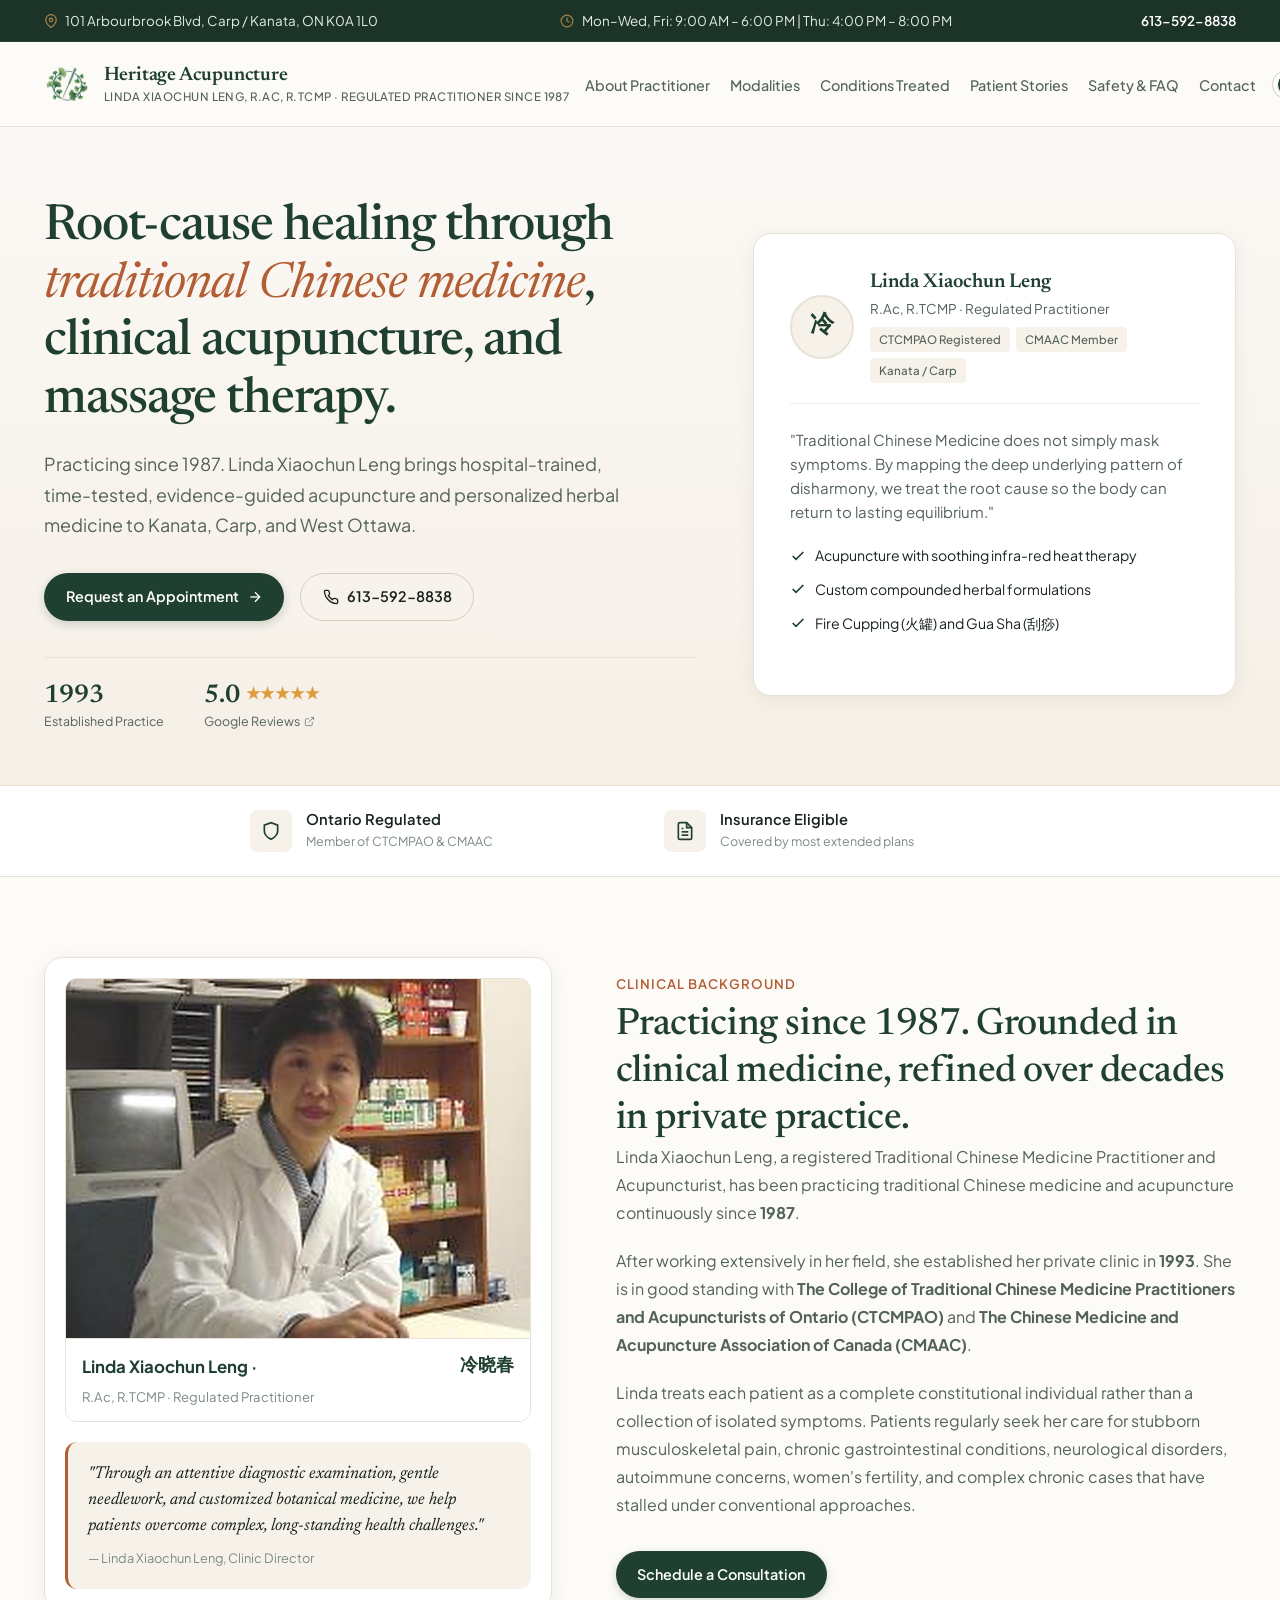
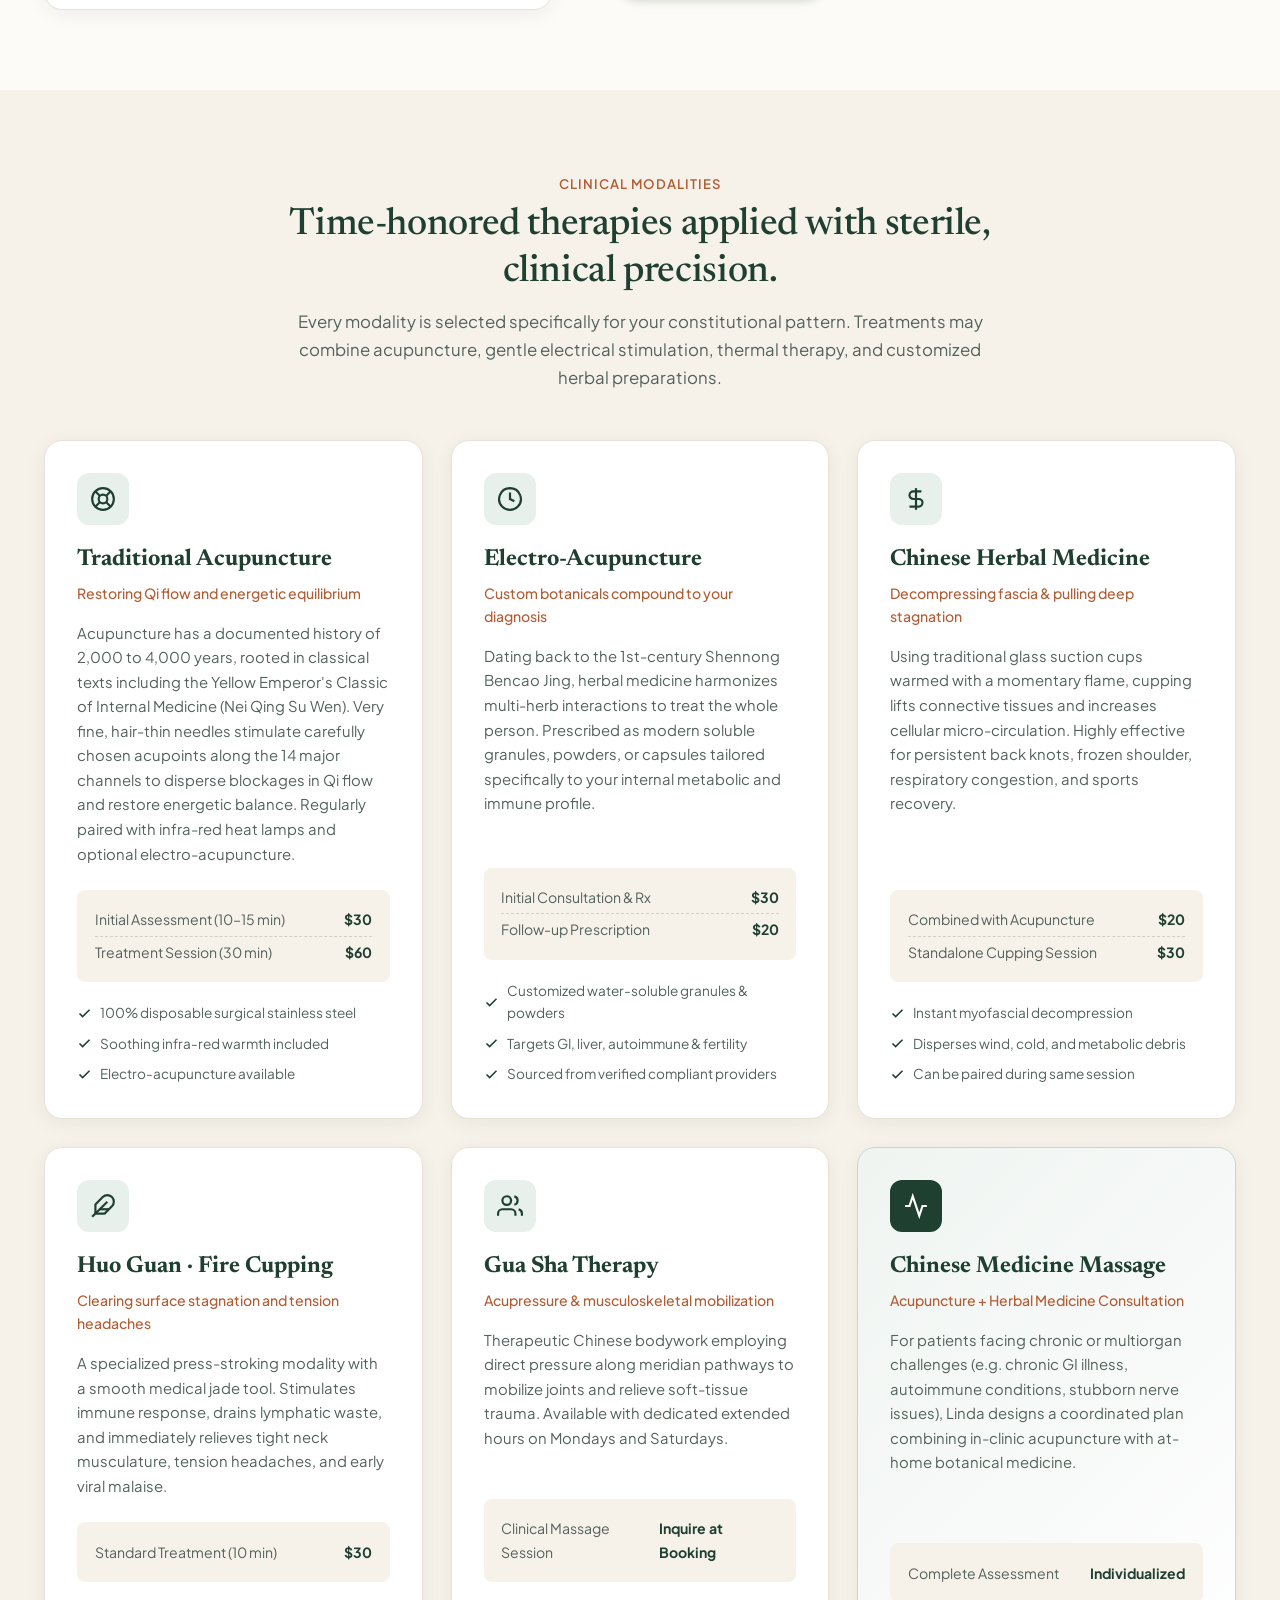
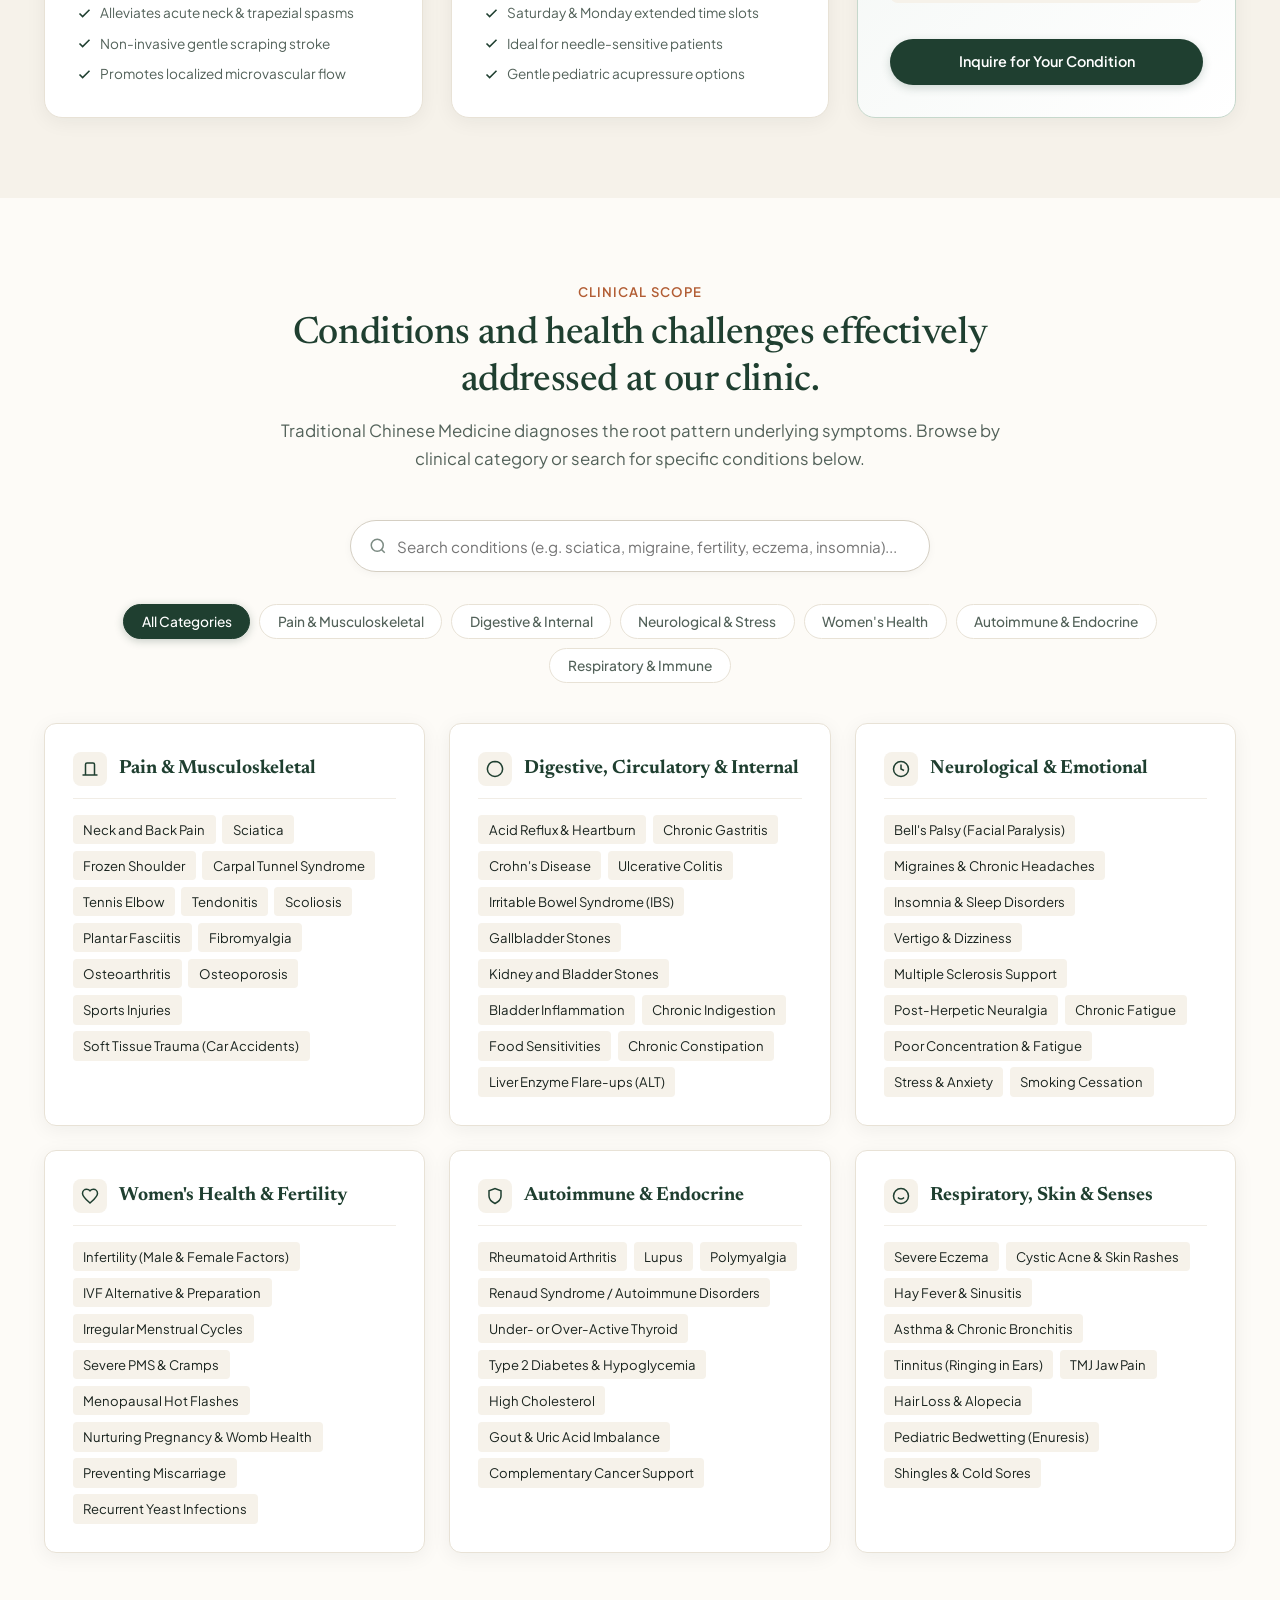
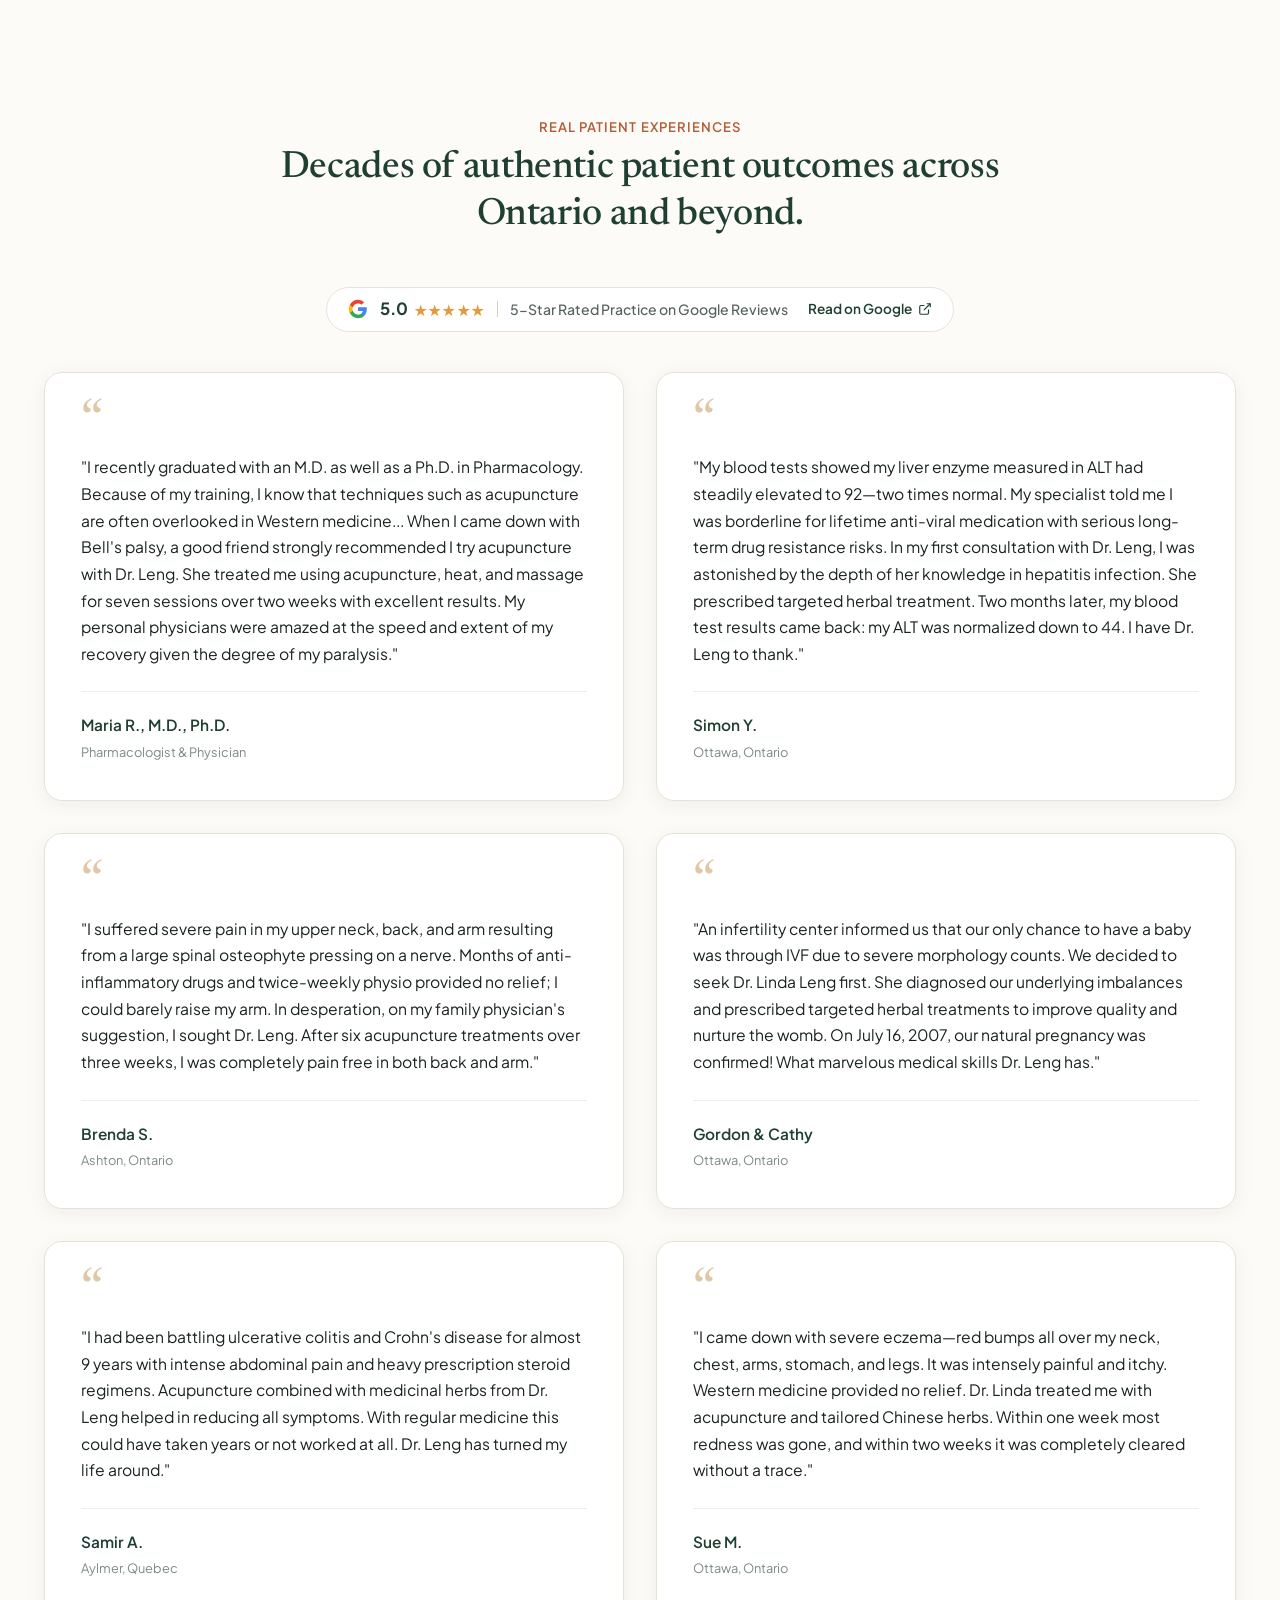
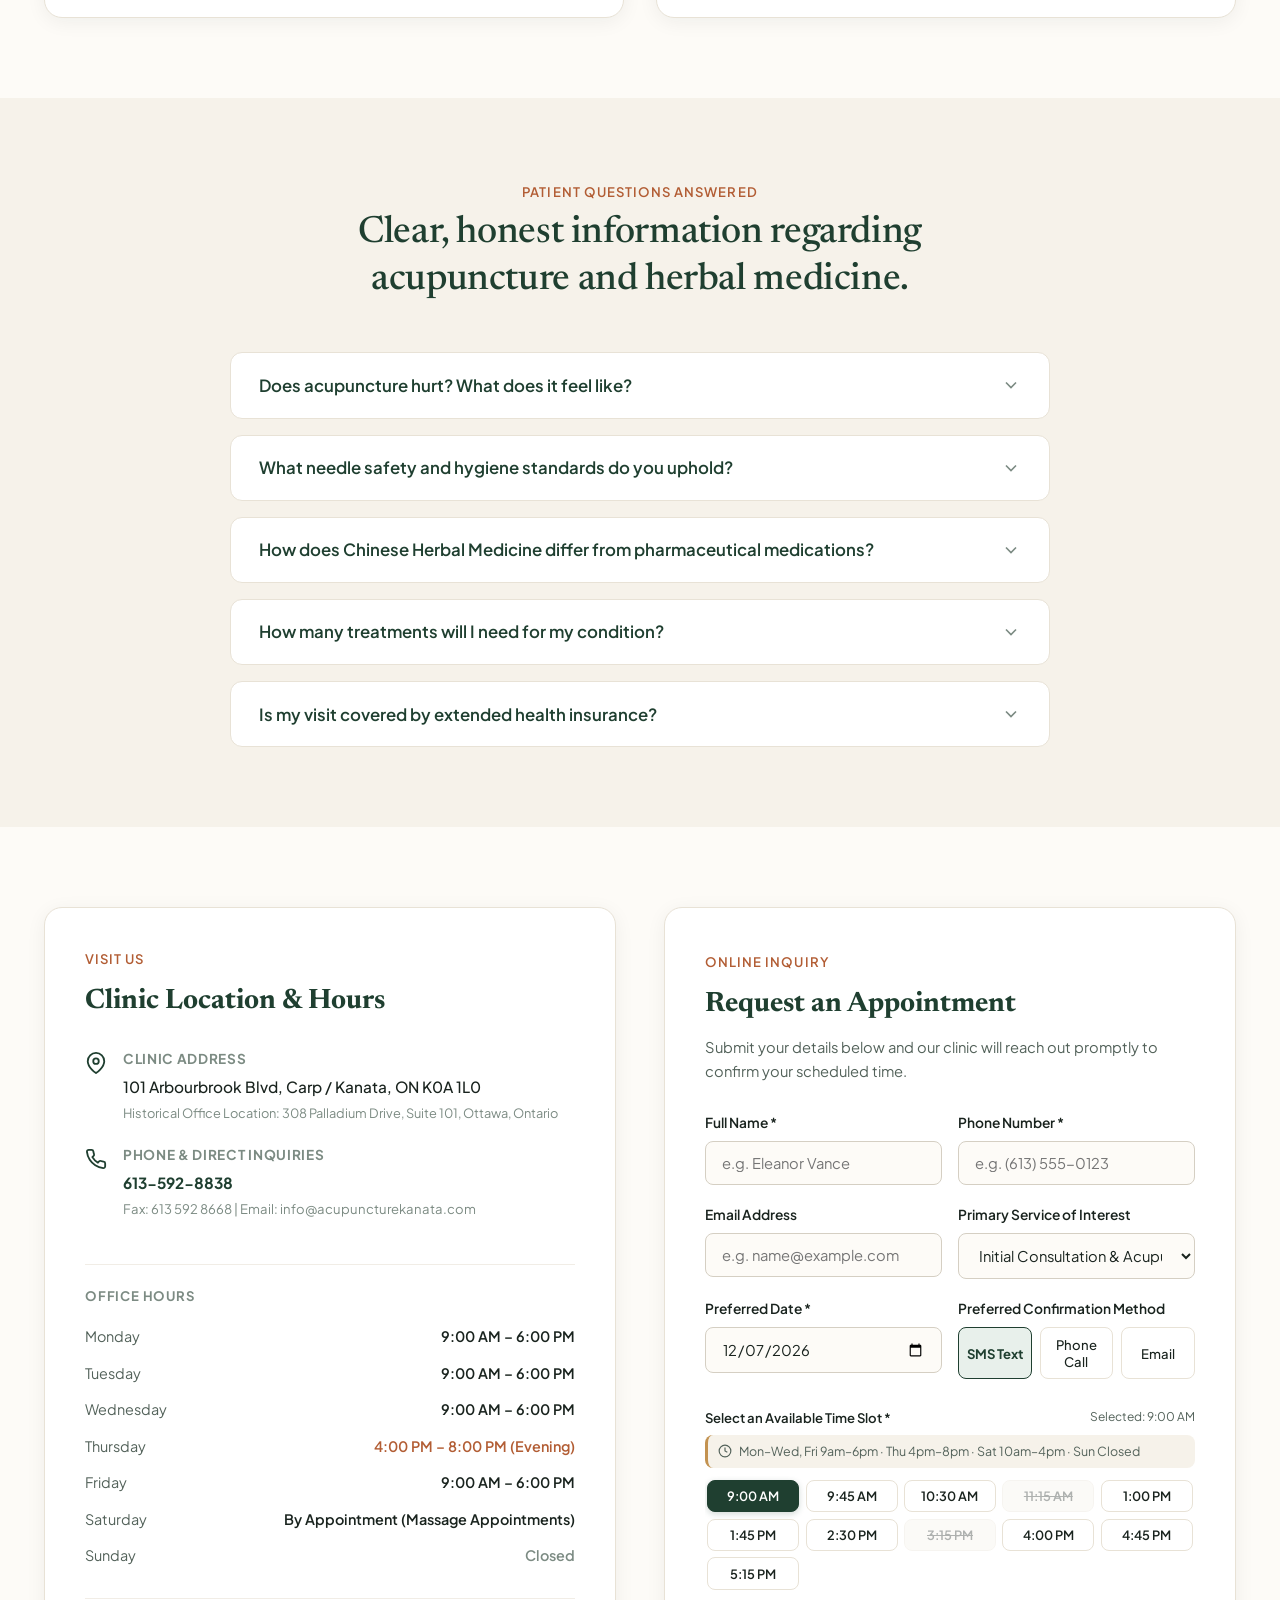
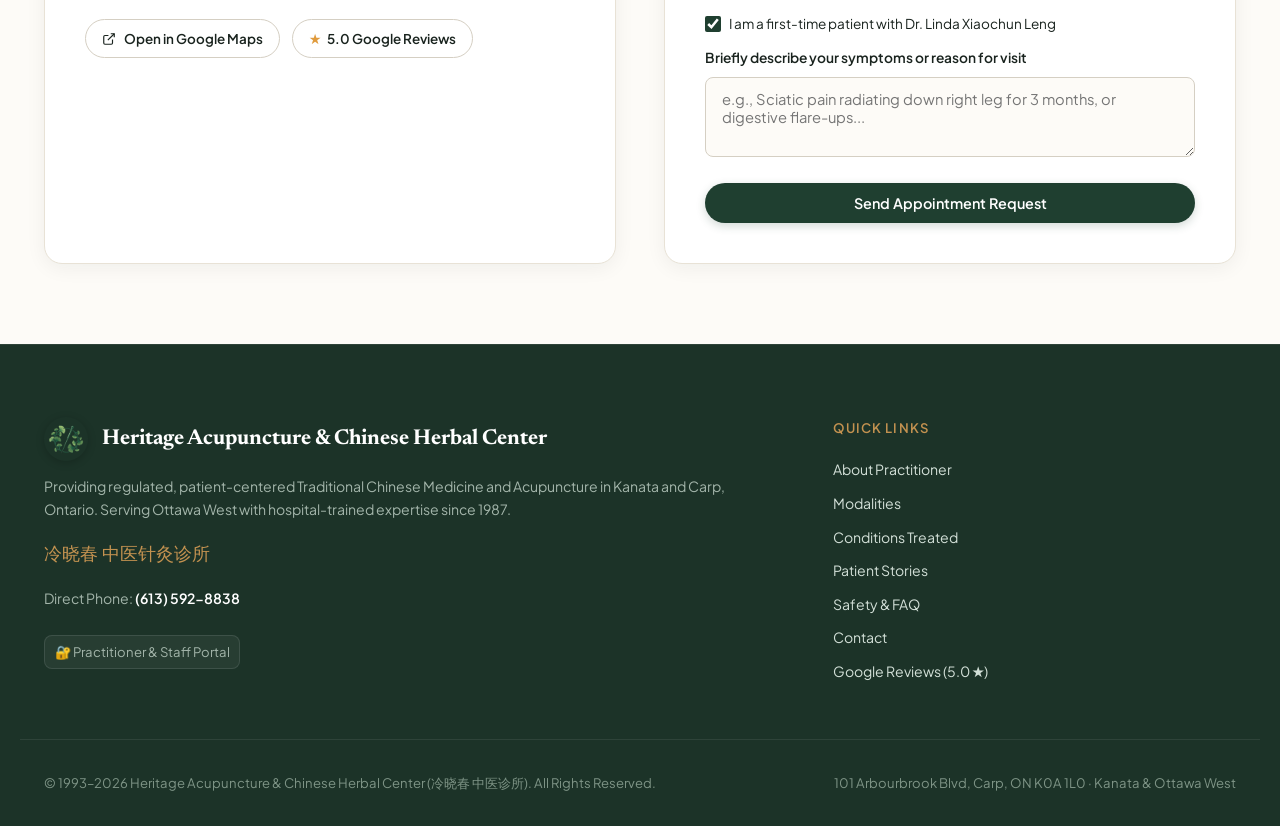
==== commit 3933b465: "feat(booking): implement interactive appointment booking flow, clinic owner portal, and backend sche" ====
--- a/index.html
+++ b/index.html
@@ -99,6 +99,7 @@
 <div style="margin-top: auto; display:flex; flex-direction:column; gap:0.75rem;">
 <a class="btn btn-outline" href="tel:6135928838" style="text-align:center;">Call (613) 592-8838</a>
 <a class="btn btn-primary" data-open-modal="booking-modal" href="#book" style="text-align:center;">Book Consultation</a>
+<a href="portal.html" class="footer-portal-link" style="justify-content:center; margin-top:0.25rem;" data-i18n="portalLink">🔐 Practitioner &amp; Staff Portal</a>
 </div>
 </div>
 <main>
@@ -785,57 +786,116 @@
 <span class="section-eyebrow" data-i18n="formEyebrow">Online Inquiry</span>
 <h3 data-i18n="formTitle">Request an Appointment</h3>
 <p class="form-card-desc" data-i18n="formDesc">
-            Submit your details below and our clinic will reach out promptly to confirm your scheduled time.
-          </p>
+  Submit your details below and our clinic will reach out promptly to confirm your scheduled time.
+</p>
 <form id="booking-form-page">
-<div class="form-row-2">
-<div class="form-group">
-<label data-i18n="labelName" for="page-name">Full Name *</label>
-<input class="form-control" data-i18n-placeholder="placeholderName" id="page-name" placeholder="e.g. Eleanor Vance" required="" type="text"/>
-</div>
-<div class="form-group">
-<label data-i18n="labelPhone" for="page-phone">Phone Number *</label>
-<input class="form-control" data-i18n-placeholder="placeholderPhone" id="page-phone" placeholder="e.g. (613) 555-0123" required="" type="tel"/>
-</div>
-</div>
-<div class="form-row-2">
-<div class="form-group">
-<label data-i18n="labelEmail" for="page-email">Email Address</label>
-<input class="form-control" data-i18n-placeholder="placeholderEmail" id="page-email" placeholder="e.g. name@example.com" type="email"/>
-</div>
-<div class="form-group">
-<label data-i18n="labelModality" for="page-modality">Primary Service of Interest</label>
-<select class="form-control" id="page-modality">
-<option value="acupuncture">Acupuncture &amp; Assessment ($30/$60)</option>
-<option value="herbal">Chinese Herbal Medicine Consultation</option>
-<option value="cupping">Huo Guan · Fire Cupping</option>
-<option value="guasha">Gua Sha Therapy</option>
-<option value="massage">Chinese Medicine Massage &amp; Acupressure</option>
-<option value="general">Comprehensive Assessment (Unsure)</option>
-</select>
-</div>
-</div>
-<div class="form-group">
-<label data-i18n="labelTime" for="page-time">Preferred Time &amp; Day</label>
-<select class="form-control" id="page-time">
-<option value="morning">Morning (9:00 AM – 12:00 PM)</option>
-<option value="afternoon">Afternoon (1:00 PM – 5:00 PM)</option>
-<option value="thursday-evening">Thursday Evening (4:00 PM – 8:00 PM)</option>
-<option value="saturday">Saturday Massage Slot</option>
-</select>
-</div>
-<div class="form-group">
-<label data-i18n="labelNotes" for="page-notes">Briefly describe your symptoms or reason for visit</label>
-<textarea class="form-control" data-i18n-placeholder="placeholderNotes" id="page-notes" placeholder="e.g., Sciatic pain radiating down right leg for 3 months, or digestive flare-ups..." rows="3"></textarea>
-</div>
-<button class="btn btn-primary" data-i18n="btnSubmit" style="width:100%;" type="submit">
-              Send Appointment Request
-            </button>
-<div class="form-feedback">
-<strong>Thank you for contacting Heritage Acupuncture.</strong><br/>
-              We have received your appointment inquiry and will telephone you shortly to confirm your booking time. For immediate booking, please call us directly at <strong>(613) 592-8838</strong>.
-            </div>
+  <div class="form-row-2">
+    <div class="form-group">
+      <label data-i18n="labelName" for="page-name">Full Name *</label>
+      <input class="form-control" data-i18n-placeholder="placeholderName" id="page-name" placeholder="e.g. Eleanor Vance" required="" type="text"/>
+    </div>
+    <div class="form-group">
+      <label data-i18n="labelPhone" for="page-phone">Phone Number *</label>
+      <input class="form-control" data-i18n-placeholder="placeholderPhone" id="page-phone" placeholder="e.g. (613) 555-0123" required="" type="tel"/>
+    </div>
+  </div>
+  <div class="form-row-2">
+    <div class="form-group">
+      <label data-i18n="labelEmail" for="page-email">Email Address</label>
+      <input class="form-control" data-i18n-placeholder="placeholderEmail" id="page-email" placeholder="e.g. name@example.com" type="email"/>
+    </div>
+    <div class="form-group">
+      <label data-i18n="labelModality" for="page-modality">Primary Service of Interest</label>
+      <select class="form-control" id="page-modality">
+        <option value="initial-acupuncture" data-i18n="optInitialAcu">Initial Consultation & Acupuncture (75 min)</option>
+        <option value="follow-up-acupuncture" data-i18n="optFollowUpAcu">Acupuncture Follow-up & Treatment (50 min)</option>
+        <option value="herbal-consultation" data-i18n="optHerbalConsult">Chinese Herbal Medicine Consultation (45 min)</option>
+        <option value="cupping-guasha" data-i18n="optCuppingGuaSha">Therapeutic Cupping & Gua Sha (40 min)</option>
+        <option value="massage-therapy" data-i18n="optMassageTherapy">TCM Tui Na & Massage Therapy (60 min)</option>
+      </select>
+    </div>
+  </div>
+
+  <div class="form-row-2">
+    <div class="form-group">
+      <label for="page-date">Preferred Date *</label>
+      <input class="form-control" id="page-date" required="" type="date"/>
+    </div>
+    <div class="form-group">
+      <label data-i18n="labelPrefContact">Preferred Confirmation Method</label>
+      <div class="contact-pref-row" id="page-contact-pref-group">
+        <button type="button" class="contact-pref-btn active" data-pref="sms" data-i18n="contactPrefSms">💬 SMS</button>
+        <button type="button" class="contact-pref-btn" data-pref="phone" data-i18n="contactPrefPhone">📞 Phone</button>
+        <button type="button" class="contact-pref-btn" data-pref="email" data-i18n="contactPrefEmail">✉️ Email</button>
+      </div>
+      <input type="hidden" id="page-contact-pref" value="sms"/>
+    </div>
+  </div>
+
+  <!-- In-page Dynamic Slot Picker -->
+  <div class="form-group slot-picker-container">
+    <div class="slot-picker-header">
+      <span data-i18n="labelSelectSlot">Available Time Slots for Selected Date:</span>
+      <span id="page-slot-status" style="font-size:0.75rem; color:var(--text-muted); font-weight:normal;"></span>
+    </div>
+    <div class="booking-hours-hint">
+      <svg width="14" height="14" viewBox="0 0 24 24" fill="none" stroke="currentColor" stroke-width="2"><circle cx="12" cy="12" r="10"/><polyline points="12 6 12 12 16 14"/></svg>
+      <span>Mon–Wed, Fri 9am–6pm · Thu 4pm–8pm · Sat 10am–4pm · Sun Closed</span>
+    </div>
+    <div class="slot-picker-grid" id="page-slots-grid">
+      <!-- Populated dynamically -->
+    </div>
+    <input type="hidden" id="page-selected-time" required/>
+  </div>
+
+  <label class="first-visit-check-wrap">
+    <input type="checkbox" id="page-first-visit" checked/>
+    <span data-i18n="labelFirstVisit">I am a first-time patient with Dr. Linda Xiaochun Leng</span>
+  </label>
+
+  <div class="form-group" style="margin-top:0.75rem;">
+    <label data-i18n="labelNotes" for="page-notes">Briefly describe your symptoms or reason for visit</label>
+    <textarea class="form-control" data-i18n-placeholder="placeholderNotes" id="page-notes" placeholder="e.g., Sciatic pain radiating down right leg for 3 months, or digestive flare-ups..." rows="3"></textarea>
+  </div>
+  <button class="btn btn-primary" id="page-submit-btn" data-i18n="btnSubmit" style="width:100%;" type="submit">
+    Send Appointment Request
+  </button>
 </form>
+
+<!-- In-page Confirmation Card -->
+<div class="booking-confirmation-card" id="page-confirmation-card" style="display:none; margin-top:1rem;">
+  <div class="confirmation-icon">
+    <svg width="28" height="28" viewBox="0 0 24 24" fill="none" stroke="currentColor" stroke-width="2.5" stroke-linecap="round" stroke-linejoin="round">
+      <polyline points="20 6 9 17 4 12"></polyline>
+    </svg>
+  </div>
+  <h4 data-i18n="bookingSuccessTitle" style="font-family:var(--font-serif); font-size:1.4rem; color:var(--primary); margin-bottom:0.35rem;">Appointment Request Received</h4>
+  <p data-i18n="bookingSuccessDesc" style="font-size:0.88rem; color:var(--text-muted); max-width:440px; margin:0 auto;">
+    Thank you! We have reserved your appointment request in Dr. Leng's clinic schedule.
+  </p>
+  
+  <div class="confirmation-ref-box">
+    <div class="ref-label" data-i18n="bookingRefLabel">Your Booking Reference</div>
+    <div class="ref-value" id="page-confirm-ref">HA-0000</div>
+  </div>
+
+  <div class="confirmation-details-list">
+    <div><span>Service:</span> <span id="page-confirm-service">Initial Consultation & Acupuncture</span></div>
+    <div><span>Scheduled Time:</span> <span id="page-confirm-datetime">Monday, Oct 14 at 10:00 AM</span></div>
+    <div><span>Practitioner:</span> <span>Dr. Linda Xiaochun Leng (R.Ac, R.TCMP)</span></div>
+    <div><span>Confirmation Via:</span> <span id="page-confirm-contact">SMS Text Confirmation</span></div>
+    <div><span>Clinic Location:</span> <span>101 Arbourbrook Blvd, Carp (Free Parking)</span></div>
+  </div>
+
+  <p style="font-size:0.82rem; color:var(--text-muted); margin-bottom:1.25rem;" data-i18n="bookingNextSteps">
+    Dr. Leng's clinic will reach out via your preferred contact method to confirm. For immediate questions, call (613) 592-8838.
+  </p>
+
+  <div style="display:flex; gap:0.5rem; justify-content:center;">
+    <button type="button" class="btn btn-primary" id="page-reset-booking-btn">Book Another Inquiry</button>
+    <a href="tel:6135928838" class="btn btn-outline">Call Clinic Directly</a>
+  </div>
+</div>
 </div>
 </div>
 </section>
@@ -858,6 +918,9 @@
         </div>
 <div style="font-size:0.88rem; color:#A3B5AA;">
           <span data-i18n="footerDirectPhone">Direct Phone:</span> <a href="tel:6135928838" style="color:#FFFFFF; font-weight:600;">(613) 592-8838</a>
+</div>
+<div style="margin-top: 0.85rem;">
+  <a href="portal.html" class="footer-portal-link" data-i18n="portalLink">🔐 Practitioner &amp; Staff Portal</a>
 </div>
 </div>
 <div class="footer-col">
@@ -886,65 +949,128 @@
 <div aria-hidden="true" aria-modal="true" class="modal-overlay" id="booking-modal" role="dialog">
 <div class="modal-container">
 <button aria-label="Close Modal" class="modal-close-btn">✕</button>
-<div style="margin-bottom:1.5rem;">
+<div style="margin-bottom:1.25rem;">
 <span class="section-eyebrow">Appointments</span>
-<h3 data-i18n="modalTitle" style="font-family:var(--font-serif); font-size:1.6rem; color:var(--primary);">Request a Visit with Dr. Leng</h3>
-<p data-i18n="modalDesc" style="font-size:0.88rem; color:var(--text-muted); margin-top:0.25rem;">
-          We will contact you to confirm a date and time that suits your schedule.
-        </p>
-</div>
+<h3 data-i18n="modalTitle" style="font-family:var(--font-serif); font-size:1.6rem; color:var(--primary); margin-bottom:0.25rem;">Request a Visit with Dr. Leng</h3>
+<p data-i18n="modalDesc" style="font-size:0.88rem; color:var(--text-muted);">
+  Select your clinical service and preferred available time. Our clinic will promptly confirm your booking.
+</p>
+</div>
+
+<!-- Modal Interactive Form -->
 <form id="modal-booking-form">
 <div class="form-group">
-<label data-i18n="labelName" for="modal-name">Your Full Name *</label>
-<input class="form-control" data-i18n-placeholder="placeholderName" id="modal-name" placeholder="Full name" required="" type="text"/>
-</div>
+  <label data-i18n="labelModality" for="modal-service">Clinical Service *</label>
+  <select class="form-control" id="modal-service" required>
+    <option value="initial-acupuncture" data-i18n="optInitialAcu">Initial Consultation & Acupuncture (75 min)</option>
+    <option value="follow-up-acupuncture" data-i18n="optFollowUpAcu">Acupuncture Follow-up & Treatment (50 min)</option>
+    <option value="herbal-consultation" data-i18n="optHerbalConsult">Chinese Herbal Medicine Consultation (45 min)</option>
+    <option value="cupping-guasha" data-i18n="optCuppingGuaSha">Therapeutic Cupping & Gua Sha (40 min)</option>
+    <option value="massage-therapy" data-i18n="optMassageTherapy">TCM Tui Na & Massage Therapy (60 min)</option>
+  </select>
+</div>
+
 <div class="form-row-2">
+  <div class="form-group">
+    <label for="modal-date">Preferred Date *</label>
+    <input class="form-control" id="modal-date" required type="date"/>
+  </div>
+  <div class="form-group">
+    <label data-i18n="labelPrefContact">Confirmation Contact Method</label>
+    <div class="contact-pref-row" id="modal-contact-pref-group">
+      <button type="button" class="contact-pref-btn active" data-pref="sms" data-i18n="contactPrefSms">💬 SMS</button>
+      <button type="button" class="contact-pref-btn" data-pref="phone" data-i18n="contactPrefPhone">📞 Phone</button>
+      <button type="button" class="contact-pref-btn" data-pref="email" data-i18n="contactPrefEmail">✉️ Email</button>
+    </div>
+    <input type="hidden" id="modal-contact-pref" value="sms"/>
+  </div>
+</div>
+
+<!-- Dynamic Slot Picker inside Modal -->
+<div class="form-group slot-picker-container">
+  <div class="slot-picker-header">
+    <span data-i18n="labelSelectSlot">Available Time Slots for Selected Date:</span>
+    <span id="modal-slot-status" style="font-size:0.75rem; color:var(--text-muted); font-weight:normal;"></span>
+  </div>
+  <div class="booking-hours-hint">
+    <svg width="14" height="14" viewBox="0 0 24 24" fill="none" stroke="currentColor" stroke-width="2"><circle cx="12" cy="12" r="10"/><polyline points="12 6 12 12 16 14"/></svg>
+    <span>Mon–Wed, Fri 9am–6pm · Thu 4pm–8pm · Sat 10am–4pm · Sun Closed</span>
+  </div>
+  <div class="slot-picker-grid" id="modal-slots-grid">
+    <!-- Populated dynamically by BookingAPI -->
+  </div>
+  <input type="hidden" id="modal-selected-time" required/>
+</div>
+
+<div class="form-row-2" style="margin-top:0.75rem;">
+  <div class="form-group">
+    <label data-i18n="labelName" for="modal-name">Your Full Name *</label>
+    <input class="form-control" data-i18n-placeholder="placeholderName" id="modal-name" placeholder="Full name" required type="text"/>
+  </div>
+  <div class="form-group">
+    <label data-i18n="labelPhone" for="modal-phone">Phone Number *</label>
+    <input class="form-control" data-i18n-placeholder="placeholderPhone" id="modal-phone" placeholder="(613) 555-0123" required type="tel"/>
+  </div>
+</div>
+
 <div class="form-group">
-<label data-i18n="labelPhone" for="modal-phone">Phone Number *</label>
-<input class="form-control" data-i18n-placeholder="placeholderPhone" id="modal-phone" placeholder="(613) 555-0123" required="" type="tel"/>
-</div>
-<div class="form-group">
-<label data-i18n="labelEmail" for="modal-email">Email Address</label>
-<input class="form-control" data-i18n-placeholder="placeholderEmail" id="modal-email" placeholder="email@example.com" type="email"/>
-</div>
-</div>
-<div class="form-row-2">
-<div class="form-group">
-<label data-i18n="labelModality" for="modal-service">Service Requested</label>
-<select class="form-control" id="modal-service">
-<option value="acupuncture">Acupuncture &amp; Assessment ($30 / $60)</option>
-<option value="herbal">Chinese Herbal Medicine ($30 / $20)</option>
-<option value="cupping">Huo Guan Fire Cupping ($20 / $30)</option>
-<option value="guasha">Gua Sha Therapy ($30)</option>
-<option value="massage">Chinese Medicine Massage &amp; Acupressure</option>
-<option value="unsure">Not Sure / Consultation First</option>
-</select>
-</div>
-<div class="form-group">
-<label data-i18n="labelTime" for="modal-time-pref">Preferred Time</label>
-<select class="form-control" id="modal-time-pref">
-<option value="morning">Morning (9am - 12pm)</option>
-<option value="afternoon">Afternoon (1pm - 5pm)</option>
-<option value="thursday-evening">Thursday Evening (4pm - 8pm)</option>
-<option value="saturday">Saturday Massage</option>
-</select>
-</div>
-</div>
-<div class="form-group">
-<label data-i18n="labelNotes" for="modal-notes">Primary Health Concern or Question</label>
-<textarea class="form-control" data-i18n-placeholder="placeholderNotes" id="modal-notes" placeholder="Tell us briefly what symptoms you are experiencing..." rows="2"></textarea>
-</div>
-<button class="btn btn-primary" data-i18n="btnSubmit" style="width:100%; margin-top:0.5rem;" type="submit">
-          Submit Appointment Request
-        </button>
-<div class="form-feedback">
-<strong>Thank you! Your request has been sent.</strong><br/>
-          We will review your submission and call you promptly at the phone number provided. You can also call us directly at <strong>(613) 592-8838</strong>.
-        </div>
+  <label data-i18n="labelEmail" for="modal-email">Email Address</label>
+  <input class="form-control" data-i18n-placeholder="placeholderEmail" id="modal-email" placeholder="email@example.com" type="email"/>
+</div>
+
+<label class="first-visit-check-wrap">
+  <input type="checkbox" id="modal-first-visit" checked/>
+  <span data-i18n="labelFirstVisit">I am a first-time patient with Dr. Linda Xiaochun Leng</span>
+</label>
+
+<div class="form-group" style="margin-top:0.65rem;">
+  <label data-i18n="labelNotes" for="modal-notes">Primary Health Concern or Symptoms</label>
+  <textarea class="form-control" data-i18n-placeholder="placeholderNotes" id="modal-notes" placeholder="Tell us briefly what symptoms you are experiencing..." rows="2"></textarea>
+</div>
+
+<button class="btn btn-primary" id="modal-submit-btn" data-i18n="btnSubmit" style="width:100%; margin-top:0.75rem;" type="submit">
+  Submit Appointment Request
+</button>
 </form>
+
+<!-- Modal Confirmation Card (Hidden until booked) -->
+<div class="booking-confirmation-card" id="modal-confirmation-card" style="display:none;">
+  <div class="confirmation-icon">
+    <svg width="28" height="28" viewBox="0 0 24 24" fill="none" stroke="currentColor" stroke-width="2.5" stroke-linecap="round" stroke-linejoin="round">
+      <polyline points="20 6 9 17 4 12"></polyline>
+    </svg>
+  </div>
+  <h4 data-i18n="bookingSuccessTitle" style="font-family:var(--font-serif); font-size:1.4rem; color:var(--primary); margin-bottom:0.35rem;">Appointment Request Received</h4>
+  <p data-i18n="bookingSuccessDesc" style="font-size:0.88rem; color:var(--text-muted); max-width:440px; margin:0 auto;">
+    Thank you! We have reserved your appointment request in Dr. Leng's clinic schedule.
+  </p>
+  
+  <div class="confirmation-ref-box">
+    <div class="ref-label" data-i18n="bookingRefLabel">Your Booking Reference</div>
+    <div class="ref-value" id="modal-confirm-ref">HA-0000</div>
+  </div>
+
+  <div class="confirmation-details-list">
+    <div><span>Service:</span> <span id="modal-confirm-service">Initial Consultation & Acupuncture</span></div>
+    <div><span>Scheduled Time:</span> <span id="modal-confirm-datetime">Monday, Oct 14 at 10:00 AM</span></div>
+    <div><span>Practitioner:</span> <span>Dr. Linda Xiaochun Leng (R.Ac, R.TCMP)</span></div>
+    <div><span>Contact Method:</span> <span id="modal-confirm-contact">SMS Text Confirmation</span></div>
+    <div><span>Location:</span> <span>101 Arbourbrook Blvd, Carp (Free Parking)</span></div>
+  </div>
+
+  <p style="font-size:0.82rem; color:var(--text-muted); margin-bottom:1.25rem;" data-i18n="bookingNextSteps">
+    Dr. Leng's clinic will reach out via your preferred contact method to confirm. For immediate questions, call (613) 592-8838.
+  </p>
+
+  <div style="display:flex; gap:0.5rem; justify-content:center;">
+    <button type="button" class="btn btn-primary" id="modal-confirm-close-btn">Done</button>
+    <a href="tel:6135928838" class="btn btn-outline">Call Clinic Directly</a>
+  </div>
+</div>
 </div>
 </div>
 <script src="js/translations.js"></script>
+<script src="js/booking-api.js"></script>
 <script src="js/main.js"></script>
 </body>
 </html>
--- a/css/styles.css
+++ b/css/styles.css
@@ -1963,3 +1963,229 @@
   font-size: 0.82rem;
   letter-spacing: 0.01em;
 }
+
+
+/* ==========================================================================
+   Interactive Booking Widget & Slot Picker System
+   ========================================================================== */
+.booking-hours-hint {
+  display: flex;
+  align-items: center;
+  gap: 0.4rem;
+  font-size: 0.78rem;
+  color: var(--text-muted);
+  margin-top: 0.35rem;
+  margin-bottom: 0.5rem;
+  background: var(--bg-surface-subtle);
+  padding: 0.4rem 0.65rem;
+  border-radius: var(--radius-sm);
+  border-left: 3px solid var(--gold-accent);
+}
+
+.slot-picker-container {
+  margin-top: 0.5rem;
+}
+
+.slot-picker-header {
+  display: flex;
+  justify-content: space-between;
+  align-items: center;
+  font-size: 0.82rem;
+  font-weight: 600;
+  color: var(--text-main);
+  margin-bottom: 0.4rem;
+}
+
+.slot-picker-grid {
+  display: grid;
+  grid-template-columns: repeat(auto-fill, minmax(78px, 1fr));
+  gap: 0.4rem;
+  max-height: 140px;
+  overflow-y: auto;
+  padding: 0.25rem 0.15rem;
+}
+
+.slot-chip {
+  padding: 0.45rem 0.25rem;
+  font-size: 0.8rem;
+  font-weight: 600;
+  text-align: center;
+  border-radius: var(--radius-sm);
+  border: 1px solid var(--border-subtle);
+  background: var(--bg-surface);
+  color: var(--text-main);
+  cursor: pointer;
+  transition: all 0.15s ease;
+  font-family: var(--font-sans);
+}
+
+.slot-chip:hover:not(:disabled) {
+  border-color: var(--primary);
+  background: var(--primary-subtle);
+}
+
+.slot-chip.selected {
+  background: var(--primary);
+  color: #ffffff;
+  border-color: var(--primary);
+  box-shadow: 0 2px 6px rgba(31, 63, 48, 0.2);
+}
+
+.slot-chip:disabled {
+  opacity: 0.35;
+  cursor: not-allowed;
+  text-decoration: line-through;
+  background: var(--bg-surface-subtle);
+}
+
+.contact-pref-row {
+  display: grid;
+  grid-template-columns: repeat(3, 1fr);
+  gap: 0.5rem;
+  margin-top: 0.25rem;
+}
+
+.contact-pref-btn {
+  display: flex;
+  align-items: center;
+  justify-content: center;
+  gap: 0.35rem;
+  padding: 0.5rem 0.35rem;
+  border: 1px solid var(--border-subtle);
+  border-radius: var(--radius-sm);
+  background: var(--bg-surface);
+  color: var(--text-main);
+  font-size: 0.82rem;
+  font-weight: 500;
+  cursor: pointer;
+  transition: all 0.15s ease;
+}
+
+.contact-pref-btn:hover {
+  border-color: var(--primary);
+}
+
+.contact-pref-btn.active {
+  background: var(--primary-subtle);
+  border-color: var(--primary);
+  color: var(--primary);
+  font-weight: 700;
+}
+
+.first-visit-check-wrap {
+  display: flex;
+  align-items: center;
+  gap: 0.5rem;
+  margin-top: 0.35rem;
+  font-size: 0.85rem;
+  color: var(--text-main);
+  cursor: pointer;
+}
+
+.first-visit-check-wrap input[type="checkbox"] {
+  width: 16px;
+  height: 16px;
+  accent-color: var(--primary);
+  cursor: pointer;
+}
+
+/* Confirmation Card */
+.booking-confirmation-card {
+  background: var(--bg-surface);
+  border: 1px solid var(--border-subtle);
+  border-radius: var(--radius-lg);
+  padding: 1.75rem;
+  text-align: center;
+  animation: fadeIn 0.3s ease;
+}
+
+.confirmation-icon {
+  width: 52px;
+  height: 52px;
+  background: #eaf6ef;
+  color: #2d8a54;
+  border-radius: 50%;
+  display: flex;
+  align-items: center;
+  justify-content: center;
+  margin: 0 auto 1rem;
+}
+
+.confirmation-ref-box {
+  background: var(--bg-surface-subtle);
+  border: 1px dashed var(--gold-accent);
+  border-radius: var(--radius-md);
+  padding: 0.75rem 1rem;
+  margin: 1rem 0;
+  display: inline-block;
+}
+
+.confirmation-ref-box .ref-label {
+  font-size: 0.72rem;
+  text-transform: uppercase;
+  letter-spacing: 0.06em;
+  color: var(--text-muted);
+  font-weight: 600;
+}
+
+.confirmation-ref-box .ref-value {
+  font-family: monospace;
+  font-size: 1.4rem;
+  font-weight: 700;
+  color: var(--primary);
+  letter-spacing: 0.05em;
+}
+
+.confirmation-details-list {
+  text-align: left;
+  background: var(--bg-surface-subtle);
+  border-radius: var(--radius-md);
+  padding: 1rem;
+  margin: 1rem 0 1.25rem;
+  display: flex;
+  flex-direction: column;
+  gap: 0.45rem;
+  font-size: 0.88rem;
+}
+
+.confirmation-details-list div {
+  display: flex;
+  justify-content: space-between;
+  border-bottom: 1px solid var(--border-subtle);
+  padding-bottom: 0.35rem;
+}
+
+.confirmation-details-list div:last-child {
+  border-bottom: none;
+  padding-bottom: 0;
+}
+
+.confirmation-details-list span:first-child {
+  color: var(--text-muted);
+}
+
+.confirmation-details-list span:last-child {
+  font-weight: 600;
+  color: var(--text-main);
+}
+
+.footer-portal-link {
+  display: inline-flex;
+  align-items: center;
+  gap: 0.4rem;
+  color: #A3B5AA;
+  text-decoration: none;
+  font-size: 0.82rem;
+  padding: 0.3rem 0.6rem;
+  border-radius: var(--radius-sm);
+  background: rgba(255, 255, 255, 0.05);
+  border: 1px solid rgba(255, 255, 255, 0.1);
+  transition: all 0.2s;
+  margin-top: 0.75rem;
+}
+
+.footer-portal-link:hover {
+  color: #ffffff;
+  background: rgba(255, 255, 255, 0.12);
+  border-color: var(--gold-accent);
+}
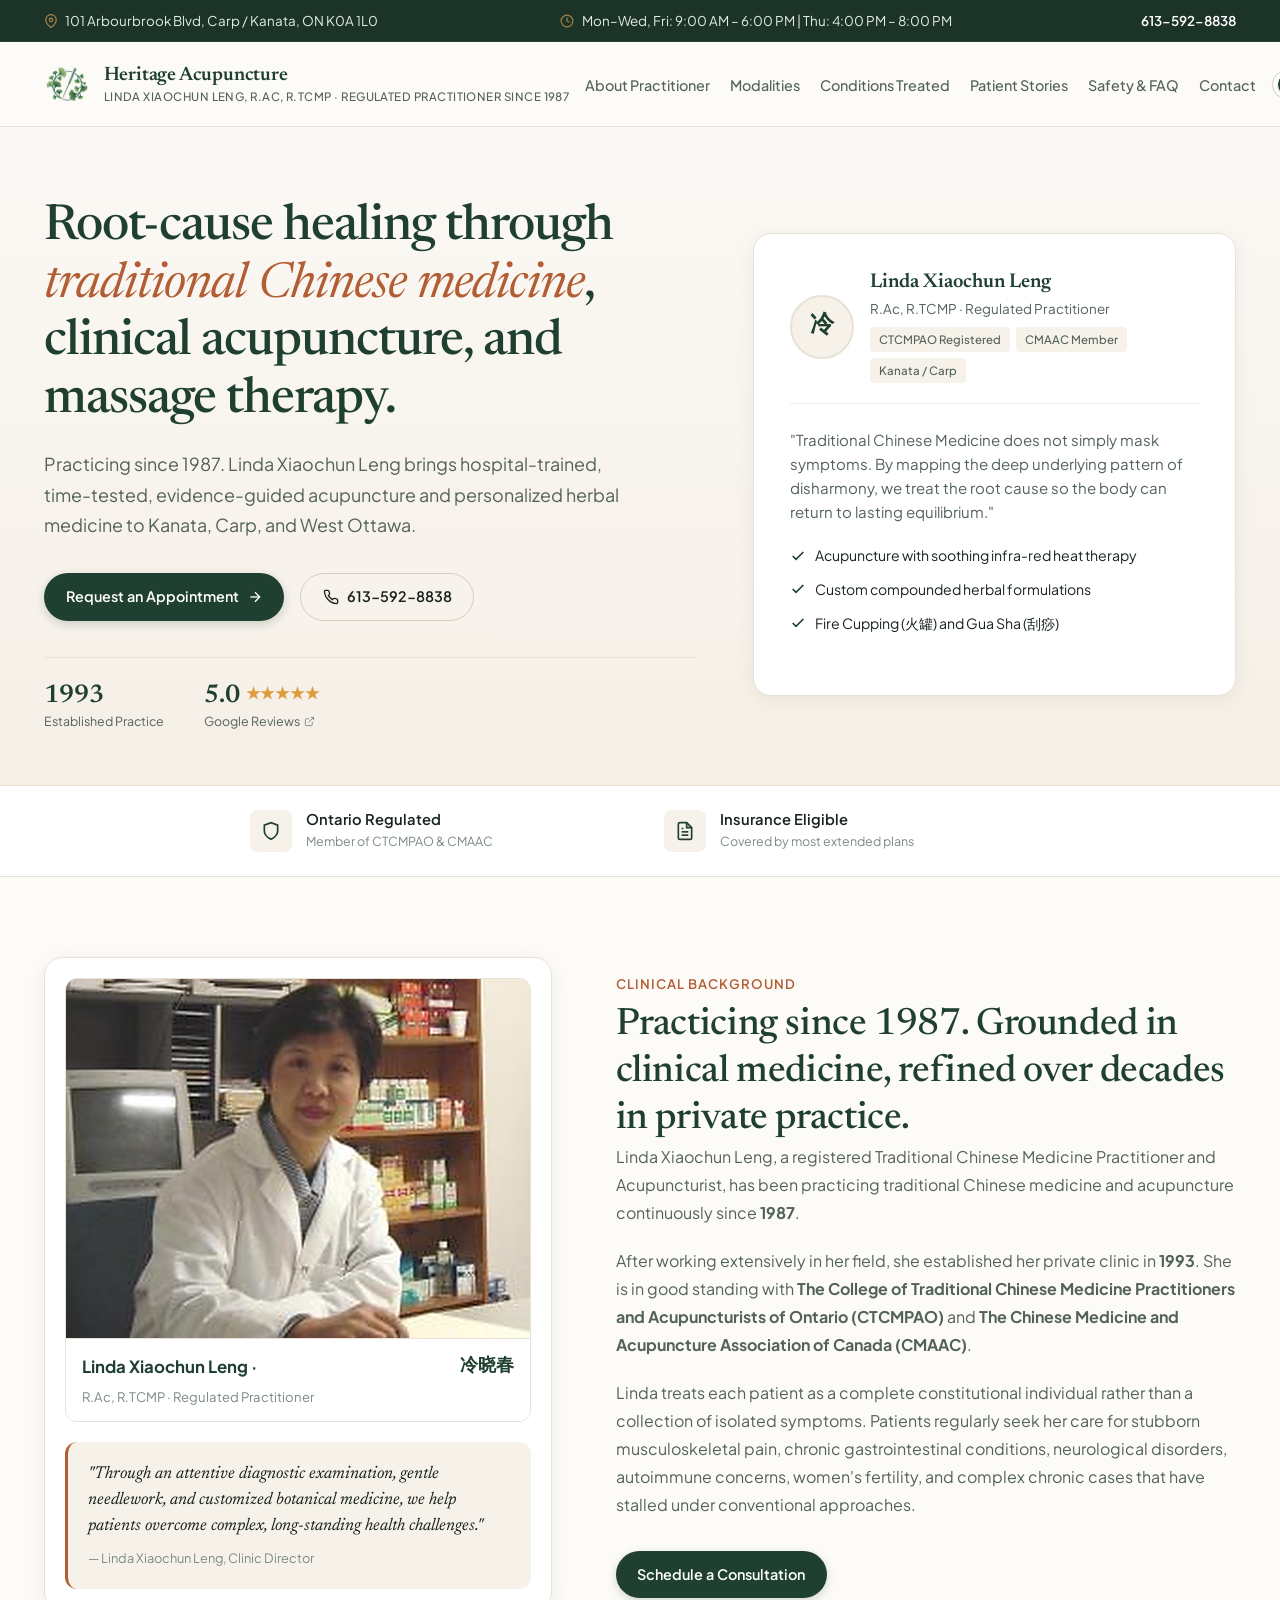
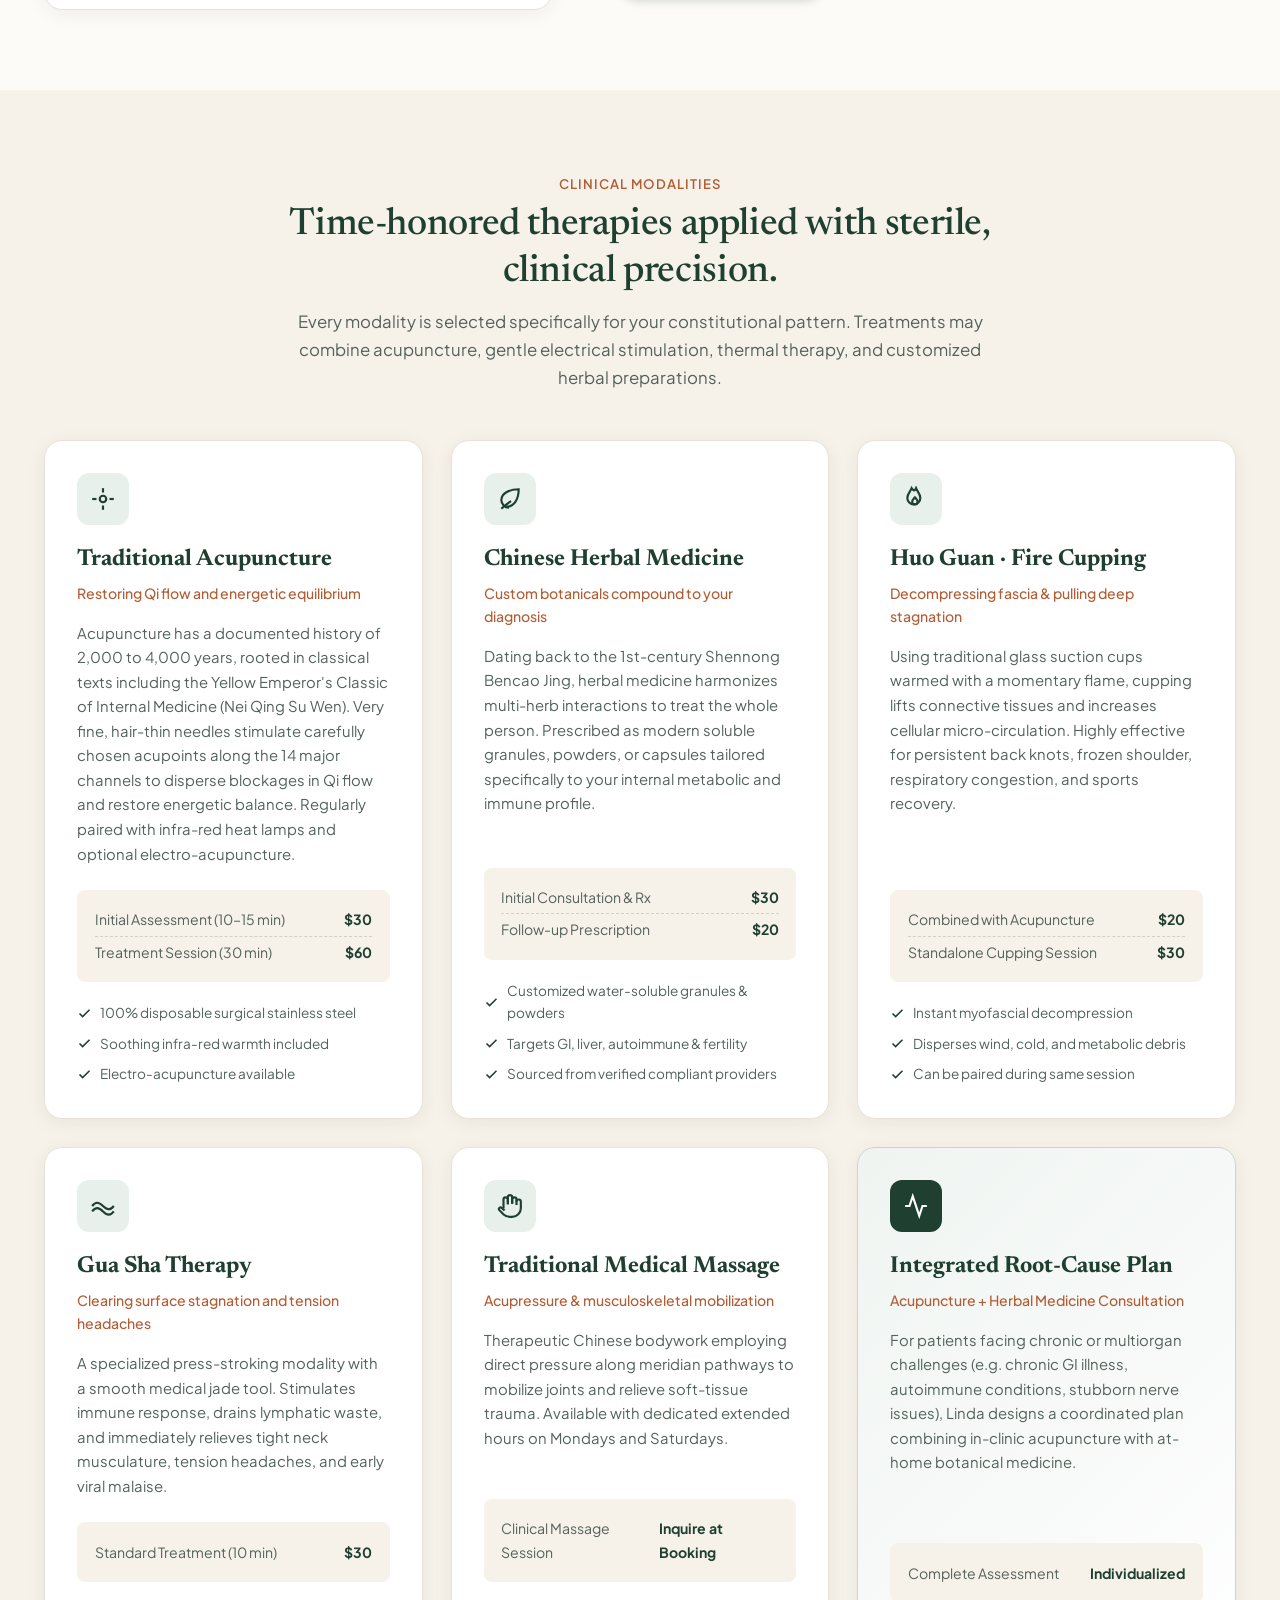
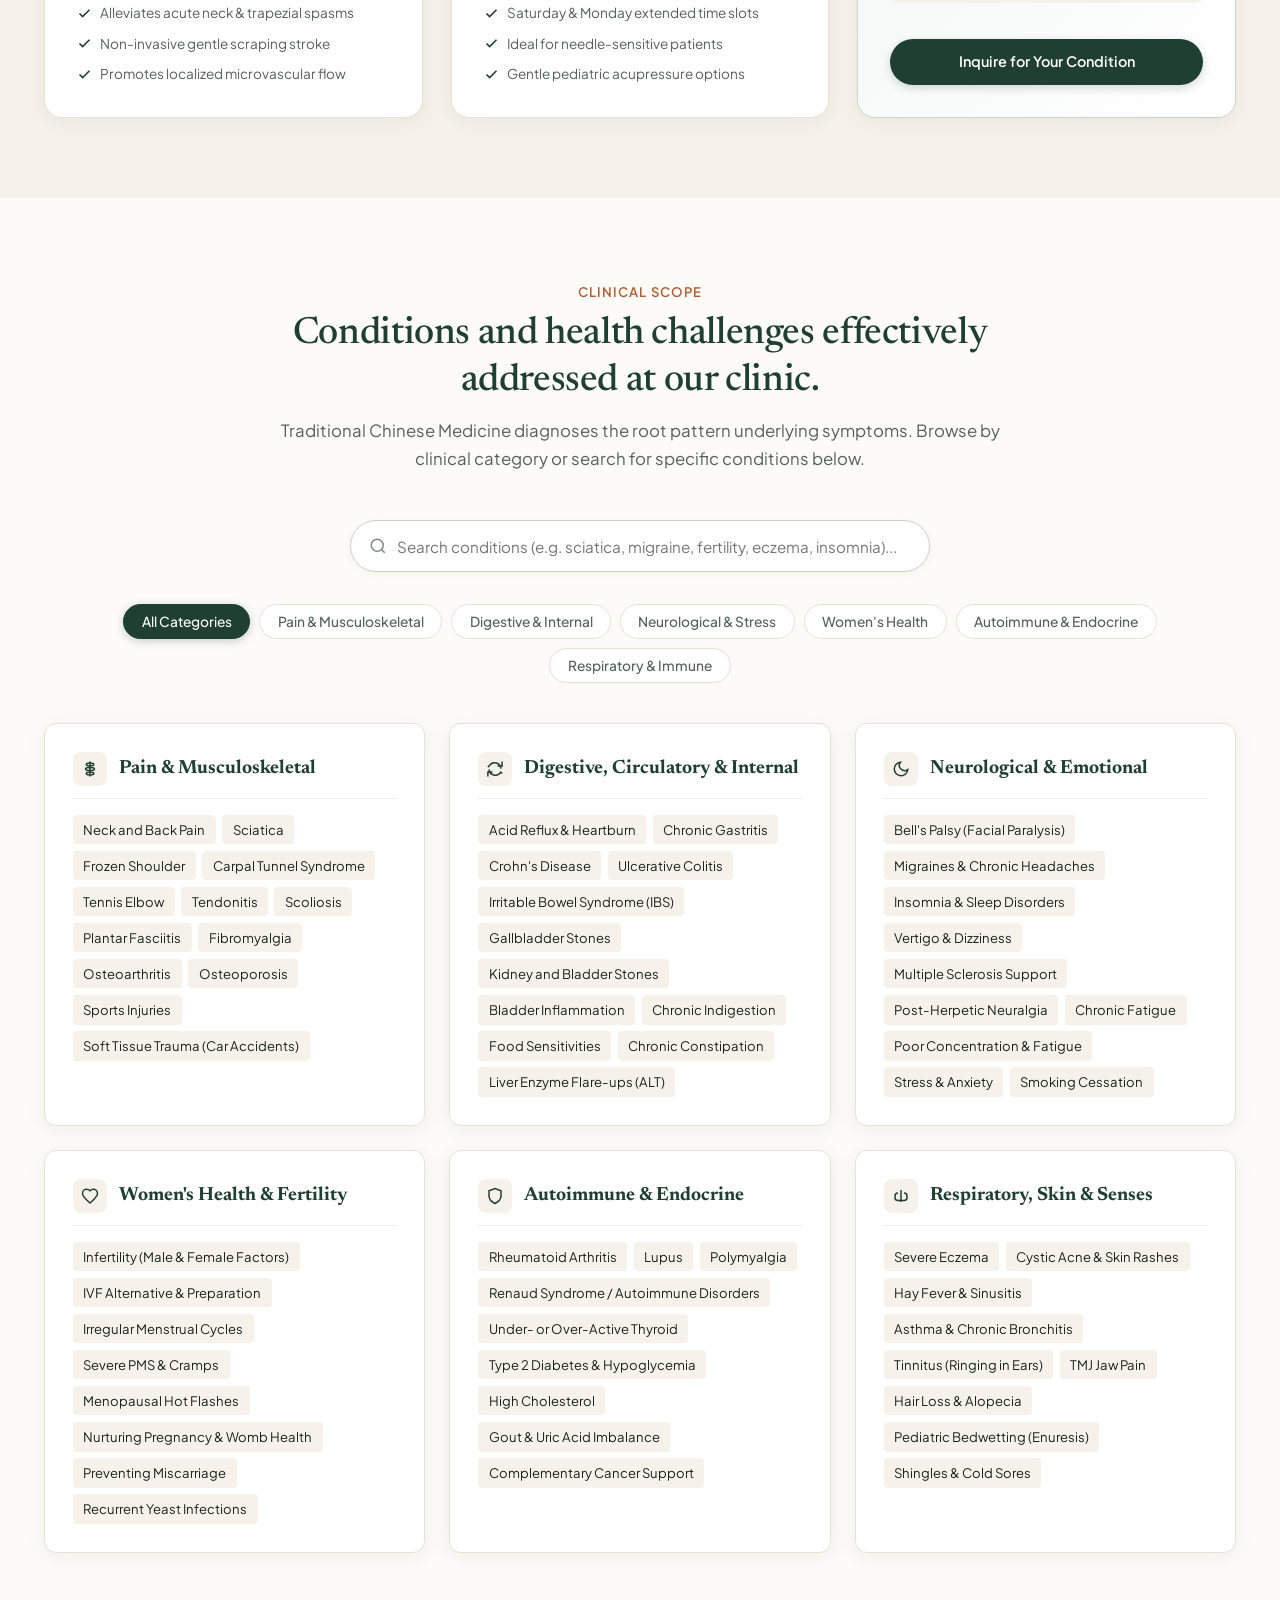
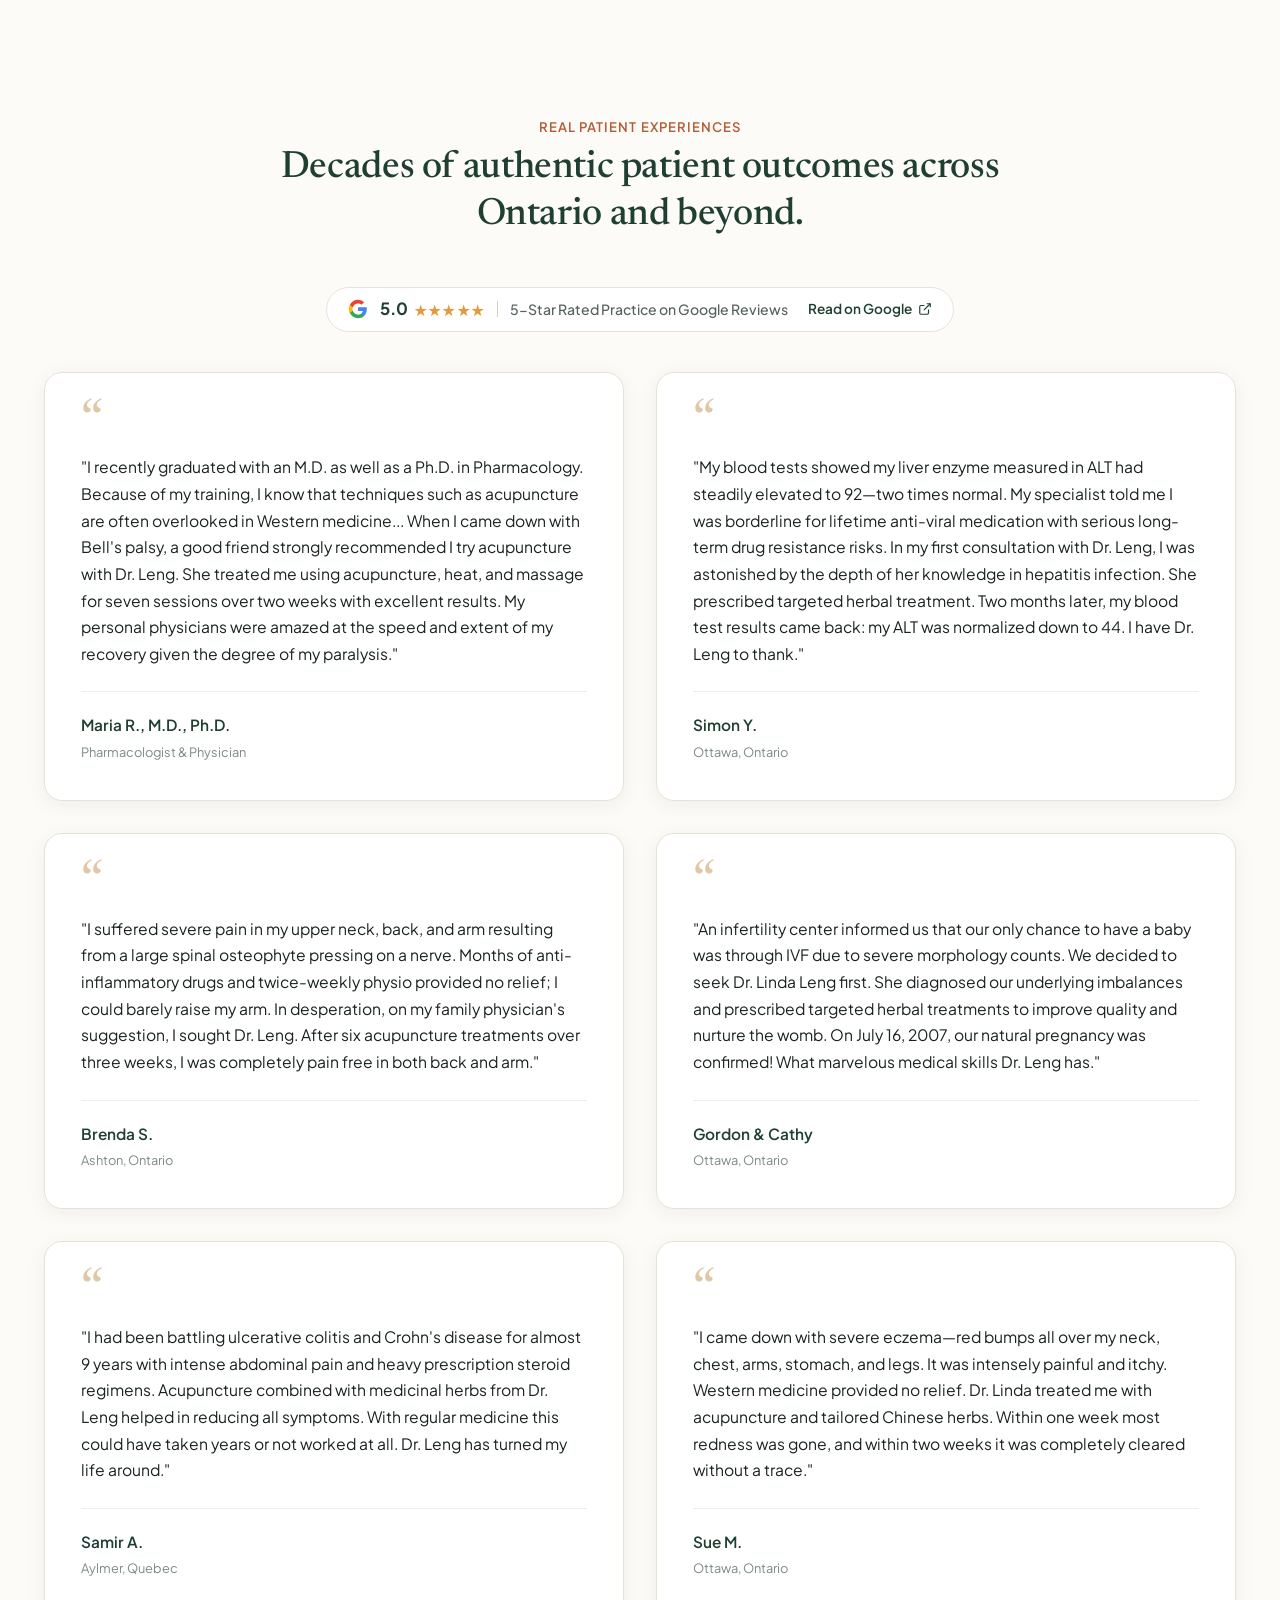
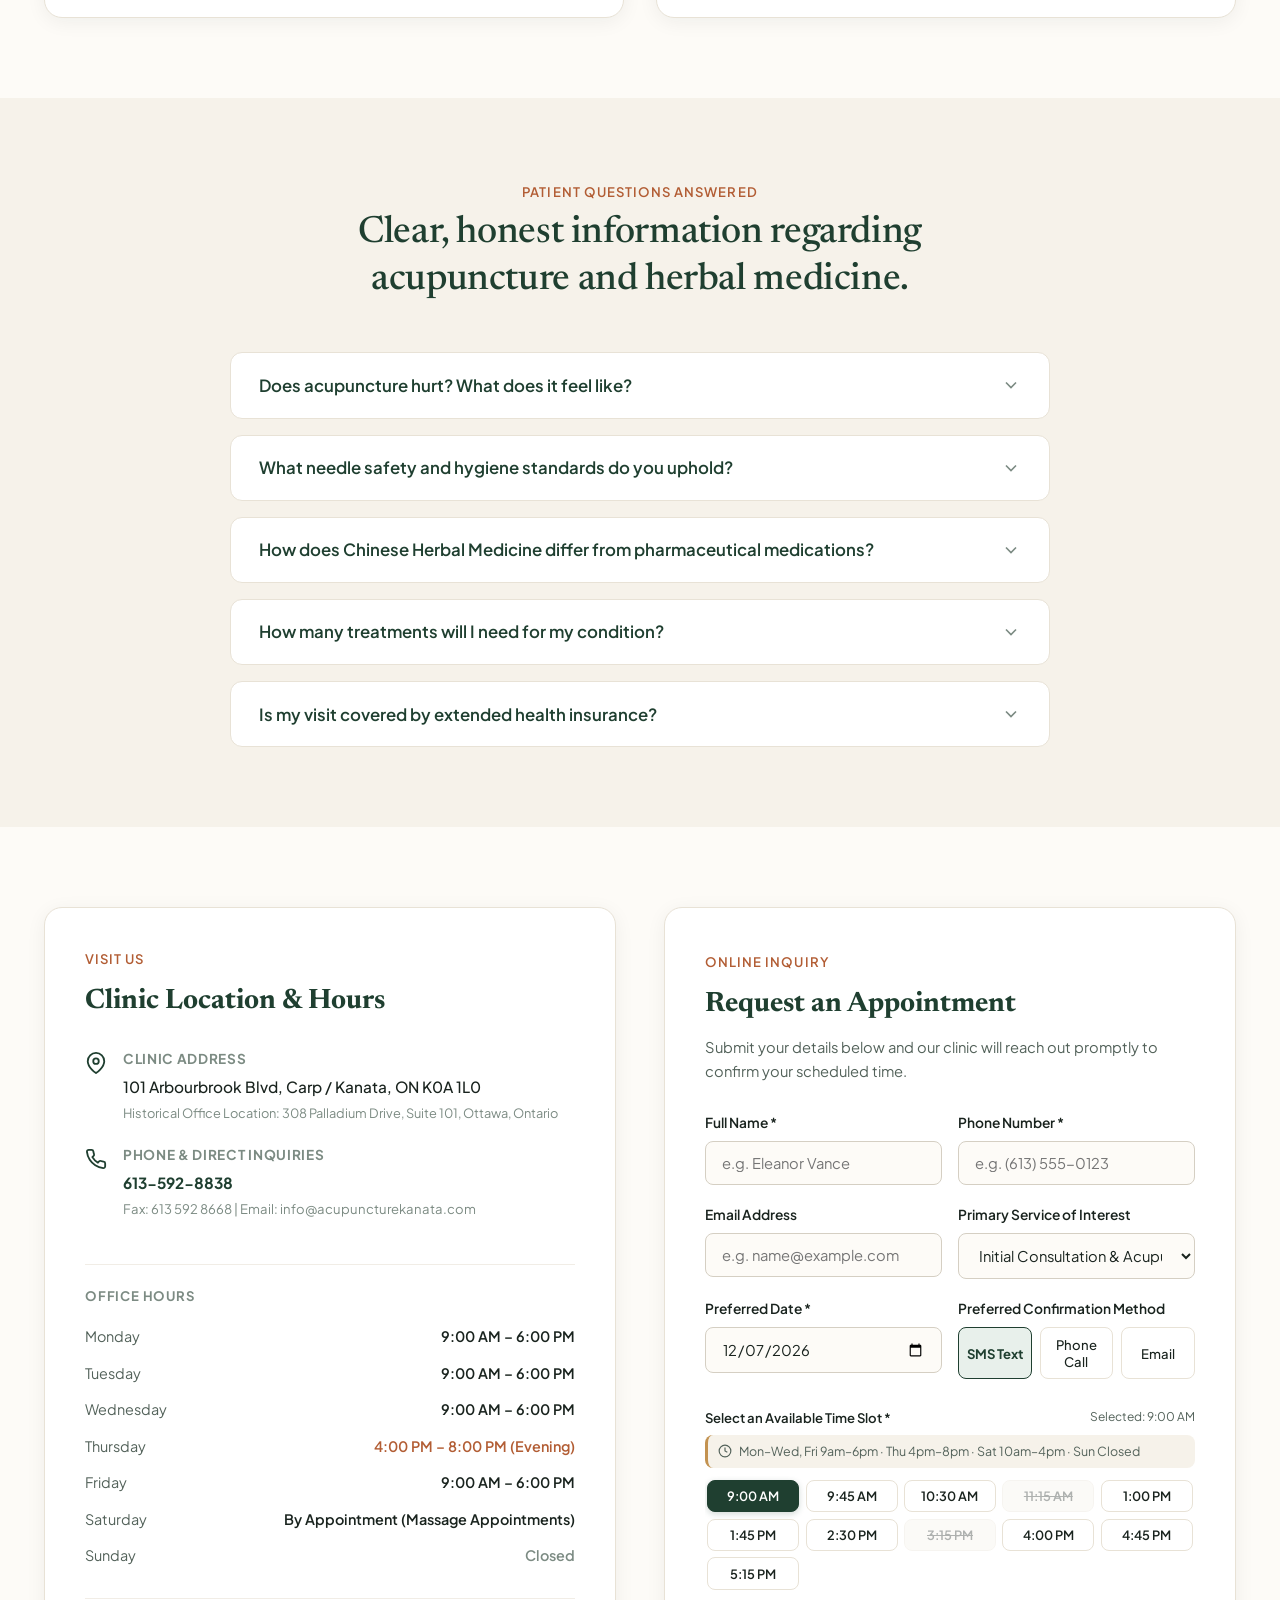
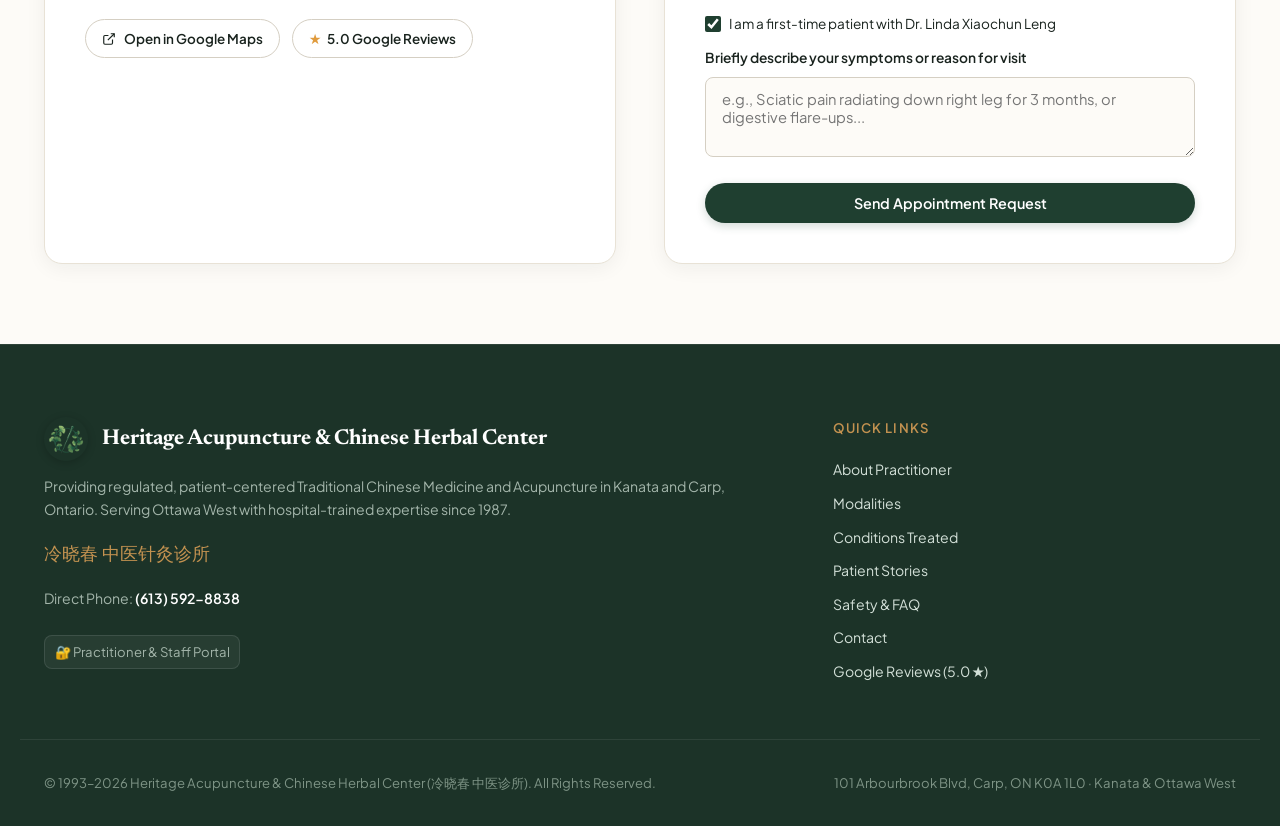
==== commit b5e43099: "fix(icons): replace mismatched SVGs with authentic medical clinical icons and align modality titles" ====
--- a/index.html
+++ b/index.html
@@ -252,7 +252,7 @@
 <div class="service-card">
 <div class="service-card-header">
 <div class="service-icon-box">
-<svg fill="none" height="26" stroke="currentColor" stroke-width="2" viewbox="0 0 24 24" width="26"><circle cx="12" cy="12" r="10"></circle><path d="m4.93 4.93 4.24 4.24"></path><path d="m14.83 9.17 4.24-4.24"></path><path d="m14.83 14.83 4.24 4.24"></path><path d="m9.17 14.83-4.24 4.24"></path><circle cx="12" cy="12" r="4"></circle></svg>
+<svg fill="none" height="26" stroke="currentColor" stroke-width="2" viewbox="0 0 24 24" width="26"><circle cx="12" cy="12" r="3"></circle><line x1="12" y1="2" x2="12" y2="6"></line><line x1="12" y1="18" x2="12" y2="22"></line><line x1="2" y1="12" x2="6" y2="12"></line><line x1="18" y1="12" x2="22" y2="12"></line></svg>
 </div>
 </div>
 <h3 data-i18n="s1Title">Traditional Acupuncture</h3>
@@ -280,7 +280,7 @@
 <div class="service-card">
 <div class="service-card-header">
 <div class="service-icon-box">
-<svg fill="none" height="26" stroke="currentColor" stroke-width="2" viewbox="0 0 24 24" width="26"><path d="M12 2a10 10 0 0 0-7.07 17.07A10 10 0 0 0 12 22a10 10 0 0 0 7.07-2.93A10 10 0 0 0 12 2z"></path><path d="M12 6v6l4 2"></path></svg>
+<svg fill="none" height="26" stroke="currentColor" stroke-width="2" viewbox="0 0 24 24" width="26"><path d="M11 20A7 7 0 0 1 4 13C4 7 11 3 20 3c0 9-4 16-11 16z"></path><path d="M4 21c3-3 6-5 9-7"></path></svg>
 </div>
 </div>
 <h3 data-i18n="s2Title">Chinese Herbal Medicine (中药)</h3>
@@ -308,7 +308,7 @@
 <div class="service-card">
 <div class="service-card-header">
 <div class="service-icon-box">
-<svg fill="none" height="26" stroke="currentColor" stroke-width="2" viewbox="0 0 24 24" width="26"><path d="M12 2v20"></path><path d="M17 5H9.5a3.5 3.5 0 0 0 0 7h5a3.5 3.5 0 0 1 0 7H6"></path></svg>
+<svg fill="none" height="26" stroke="currentColor" stroke-width="2" viewbox="0 0 24 24" width="26"><path d="M8.5 14.5A2.5 2.5 0 0 0 11 17c1.38 0 2.5-1.12 2.5-2.5 0-1.63-1.5-2.75-2.5-4-1 1.25-2.5 2.37-2.5 4z"></path><path d="M12 2c1 3 4 5 4 9a6 6 0 1 1-12 0c0-4 3-6 4-9 1.5 2 2.5 3.5 4 0z"></path></svg>
 </div>
 </div>
 <h3 data-i18n="s3Title">Huo Guan · Fire Cupping</h3>
@@ -336,7 +336,7 @@
 <div class="service-card">
 <div class="service-card-header">
 <div class="service-icon-box">
-<svg fill="none" height="26" stroke="currentColor" stroke-width="2" viewbox="0 0 24 24" width="26"><path d="M20.24 12.24a6 6 0 0 0-8.49-8.49L5 10.5V19h8.5z"></path><line x1="16" x2="2" y1="8" y2="22"></line><line x1="17.5" x2="9" y1="15" y2="15"></line></svg>
+<svg fill="none" height="26" stroke="currentColor" stroke-width="2" viewbox="0 0 24 24" width="26"><path d="M2 12c3-4 6-4 10 0s7 4 10 0"></path><path d="M2 17c3-4 6-4 10 0s7 4 10 0"></path></svg>
 </div>
 </div>
 <h3 data-i18n="s4Title">Gua Sha Therapy (刮痧)</h3>
@@ -360,7 +360,7 @@
 <div class="service-card">
 <div class="service-card-header">
 <div class="service-icon-box">
-<svg fill="none" height="26" stroke="currentColor" stroke-width="2" viewbox="0 0 24 24" width="26"><path d="M17 21v-2a4 4 0 0 0-4-4H5a4 4 0 0 0-4 4v2"></path><circle cx="9" cy="7" r="4"></circle><path d="M23 21v-2a4 4 0 0 0-3-3.87"></path><path d="M16 3.13a4 4 0 0 1 0 7.75"></path></svg>
+<svg fill="none" height="26" stroke="currentColor" stroke-width="2" viewbox="0 0 24 24" width="26"><path d="M18 11V6a2 2 0 0 0-4 0v4"></path><path d="M14 10V4a2 2 0 0 0-4 0v6"></path><path d="M10 10.5V6a2 2 0 0 0-4 0v8"></path><path d="M18 8a2 2 0 1 1 4 0v6a8 8 0 0 1-8 8h-2c-2.8 0-4.5-.86-5.9-2.2L2 15.6a1.5 1.5 0 0 1 2.3-1.9l2.7 2.3"></path></svg>
 </div>
 </div>
 <h3 data-i18n="s5Title">Traditional Medical Massage</h3>
@@ -437,7 +437,7 @@
 <div class="condition-group-card" data-category="pain">
 <div class="condition-group-header">
 <div class="group-icon">
-<svg fill="none" height="18" stroke="currentColor" stroke-width="2" viewbox="0 0 24 24" width="18"><path d="M18 20V6a2 2 0 0 0-2-2H8a2 2 0 0 0-2 2v14"></path><path d="M2 20h20"></path><path d="M14 12v.01"></path></svg>
+<svg fill="none" height="18" stroke="currentColor" stroke-width="2" viewbox="0 0 24 24" width="18"><path d="M12 2v20"></path><ellipse cx="12" cy="6" rx="5" ry="2"></ellipse><ellipse cx="12" cy="12" rx="6" ry="2"></ellipse><ellipse cx="12" cy="18" rx="5" ry="2"></ellipse></svg>
 </div>
 <h4 data-i18n="grpPain">Musculoskeletal &amp; Pain</h4>
 </div>
@@ -461,7 +461,7 @@
 <div class="condition-group-card" data-category="digestive">
 <div class="condition-group-header">
 <div class="group-icon">
-<svg fill="none" height="18" stroke="currentColor" stroke-width="2" viewbox="0 0 24 24" width="18"><path d="M12 2a10 10 0 0 0-7.07 17.07A10 10 0 0 0 12 22a10 10 0 0 0 7.07-2.93A10 10 0 0 0 12 2z"></path></svg>
+<svg fill="none" height="18" stroke="currentColor" stroke-width="2" viewbox="0 0 24 24" width="18"><path d="M21.5 2v6h-6"></path><path d="M2.5 22v-6h6"></path><path d="M20 11.5A8.5 8.5 0 0 0 4.3 7.8L2.5 9.5"></path><path d="M4 12.5a8.5 8.5 0 0 0 15.7 3.7l1.8 1.8"></path></svg>
 </div>
 <h4 data-i18n="grpDigestive">Digestive &amp; GI Health</h4>
 </div>
@@ -484,7 +484,7 @@
 <div class="condition-group-card" data-category="neurological">
 <div class="condition-group-header">
 <div class="group-icon">
-<svg fill="none" height="18" stroke="currentColor" stroke-width="2" viewbox="0 0 24 24" width="18"><circle cx="12" cy="12" r="10"></circle><path d="M12 6v6l4 2"></path></svg>
+<svg fill="none" height="18" stroke="currentColor" stroke-width="2" viewbox="0 0 24 24" width="18"><path d="M21 12.79A9 9 0 1 1 11.21 3 7 7 0 0 0 21 12.79z"></path></svg>
 </div>
 <h4>Neurological &amp; Emotional</h4>
 </div>
@@ -544,7 +544,7 @@
 <div class="condition-group-card" data-category="respiratory">
 <div class="condition-group-header">
 <div class="group-icon">
-<svg fill="none" height="18" stroke="currentColor" stroke-width="2" viewbox="0 0 24 24" width="18"><circle cx="12" cy="12" r="10"></circle><path d="M8 14s1.5 2 4 2 4-2 4-2"></path><line x1="9" x2="9.01" y1="9" y2="9"></line><line x1="15" x2="15.01" y1="9" y2="9"></line></svg>
+<svg fill="none" height="18" stroke="currentColor" stroke-width="2" viewbox="0 0 24 24" width="18"><path d="M12 4v16"></path><path d="M8 8a4 4 0 0 0-4 4v2a4 4 0 0 0 4 4h4"></path><path d="M16 8a4 4 0 0 1 4 4v2a4 4 0 0 1-4 4h-4"></path></svg>
 </div>
 <h4 data-i18n="grpResp">Respiratory, Skin &amp; Senses</h4>
 </div>
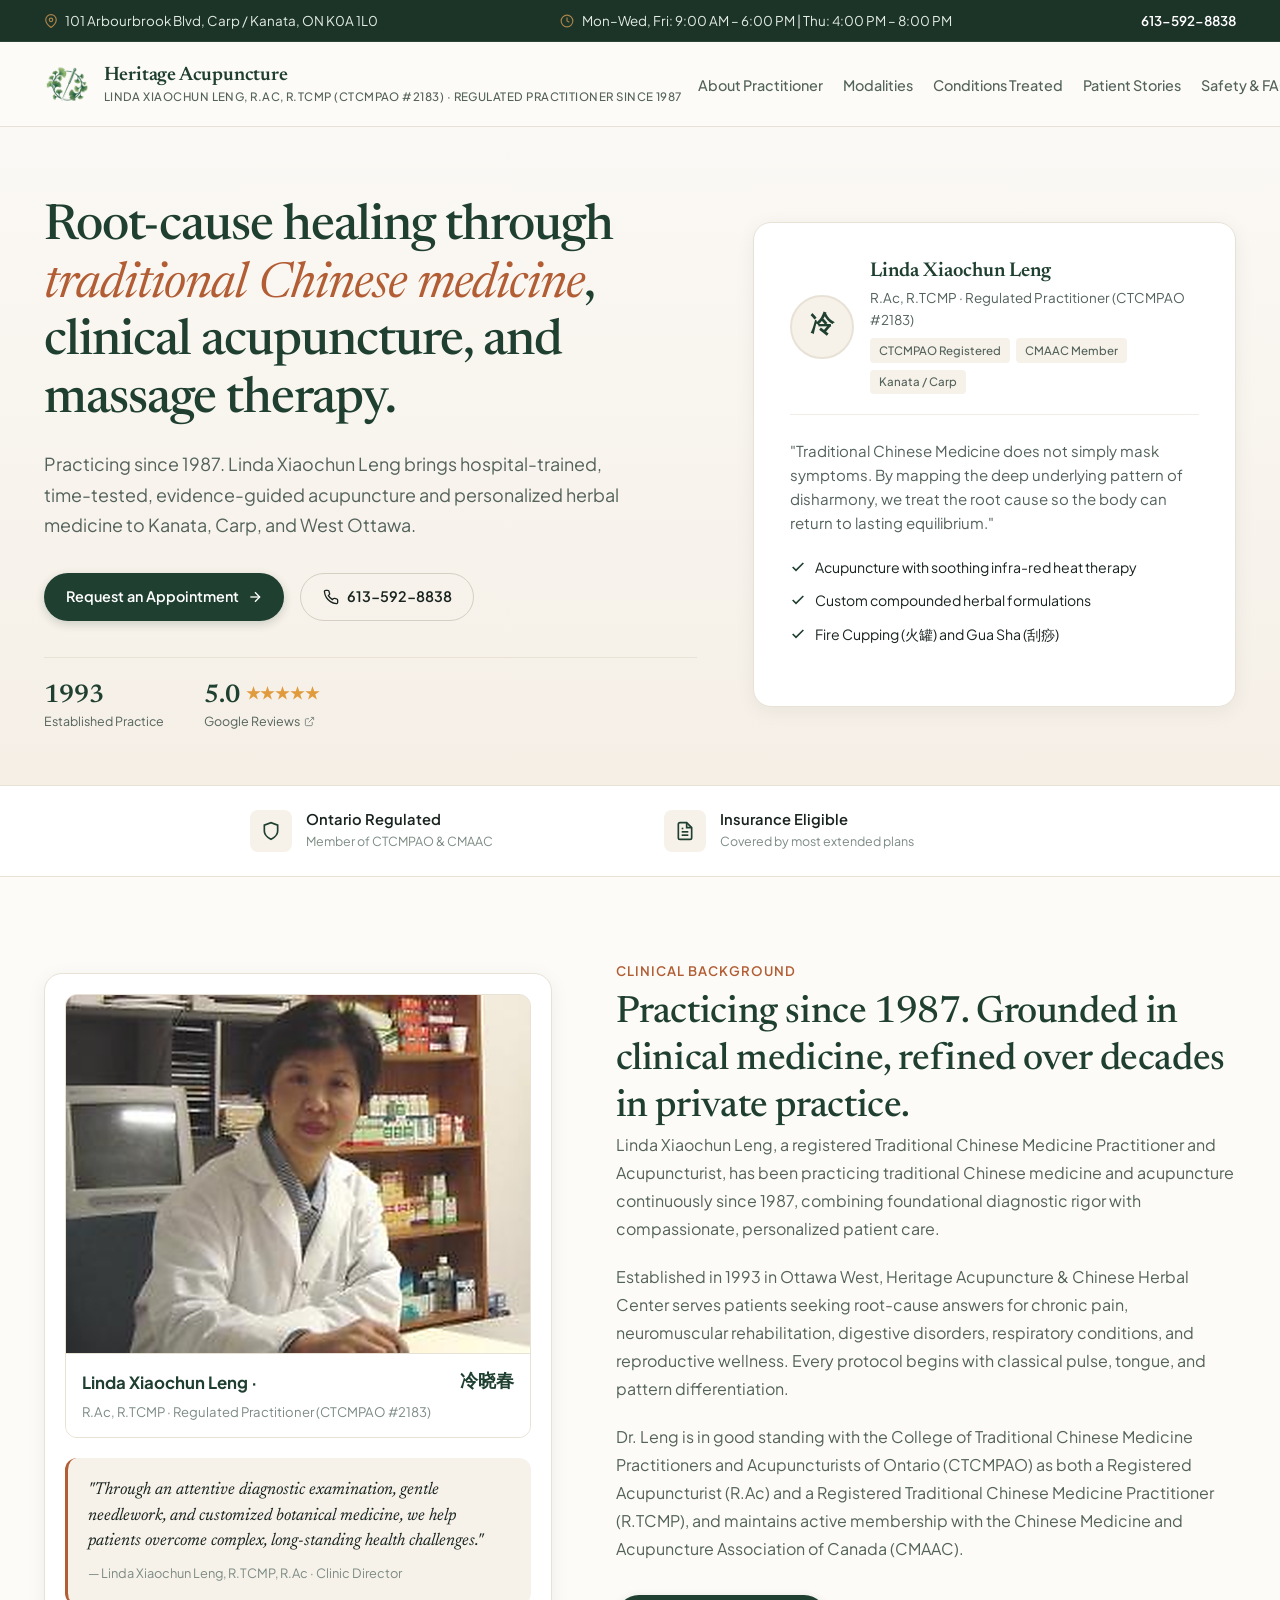
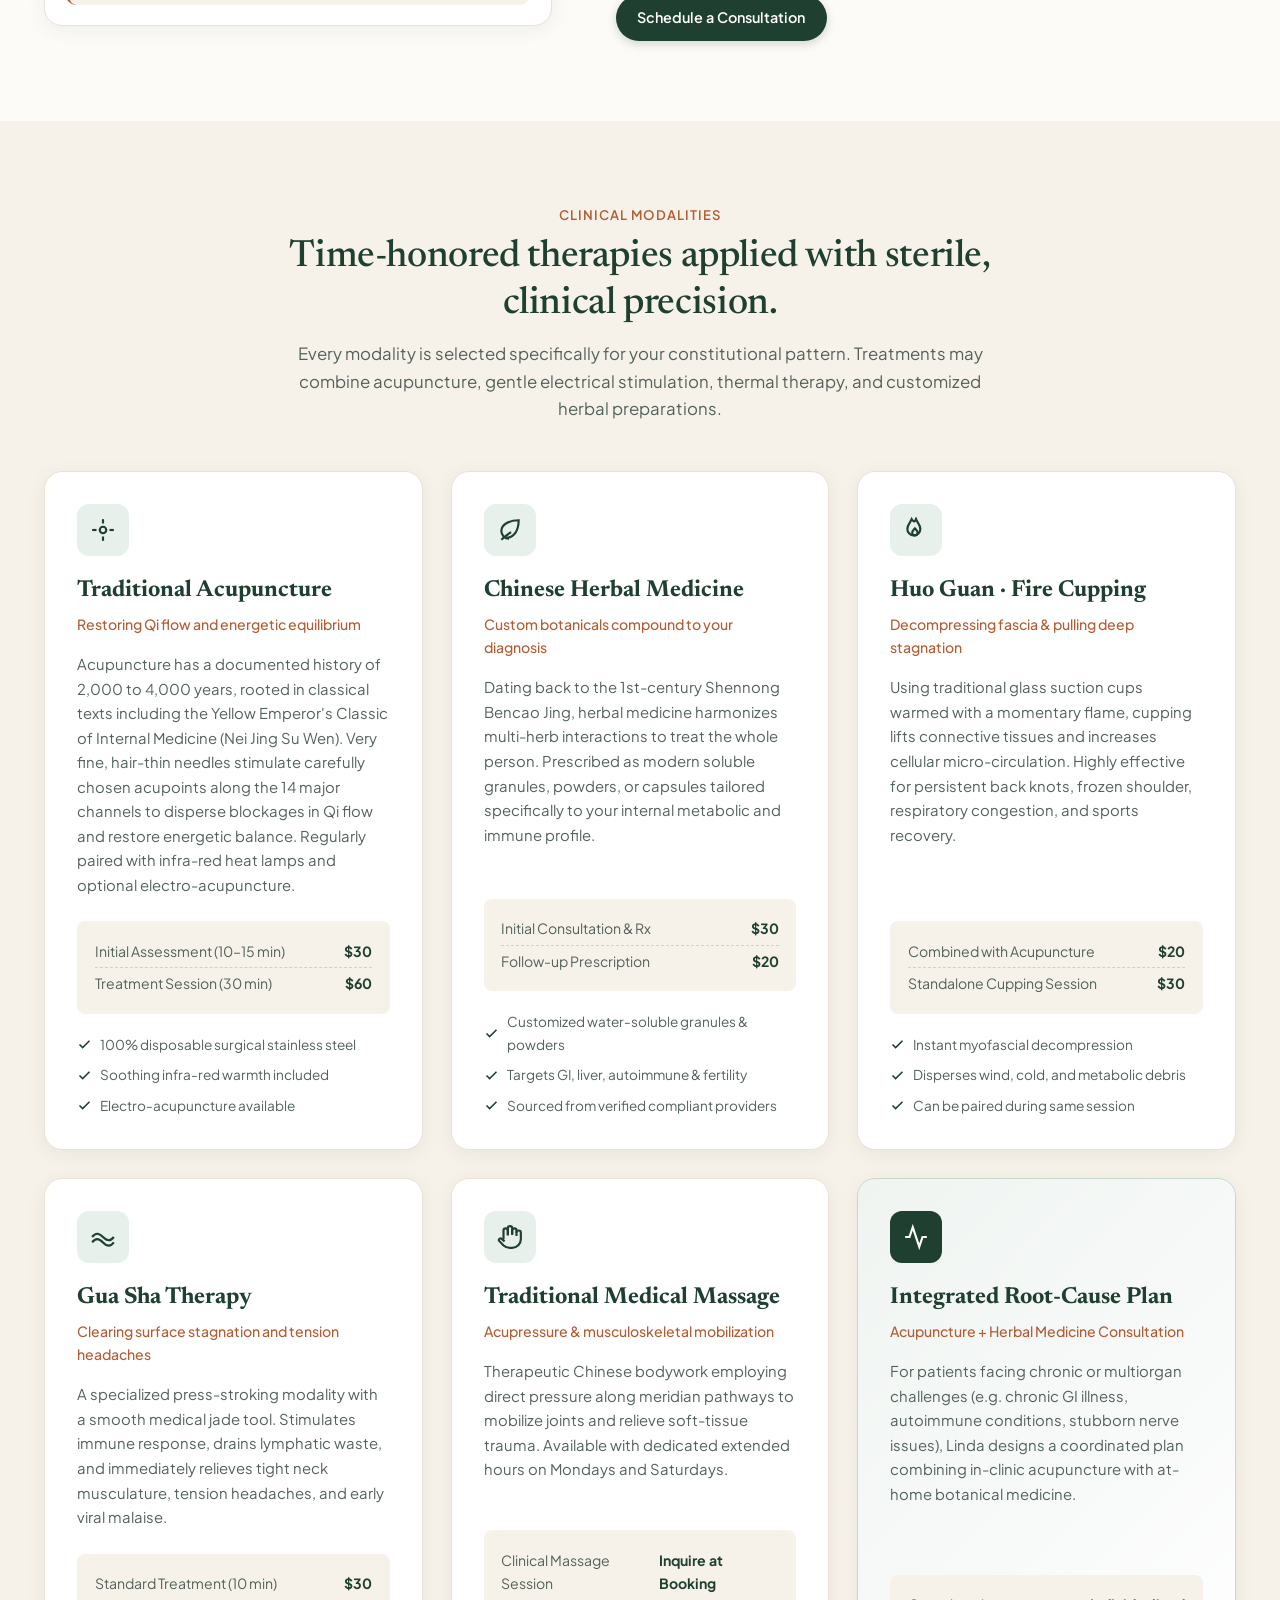
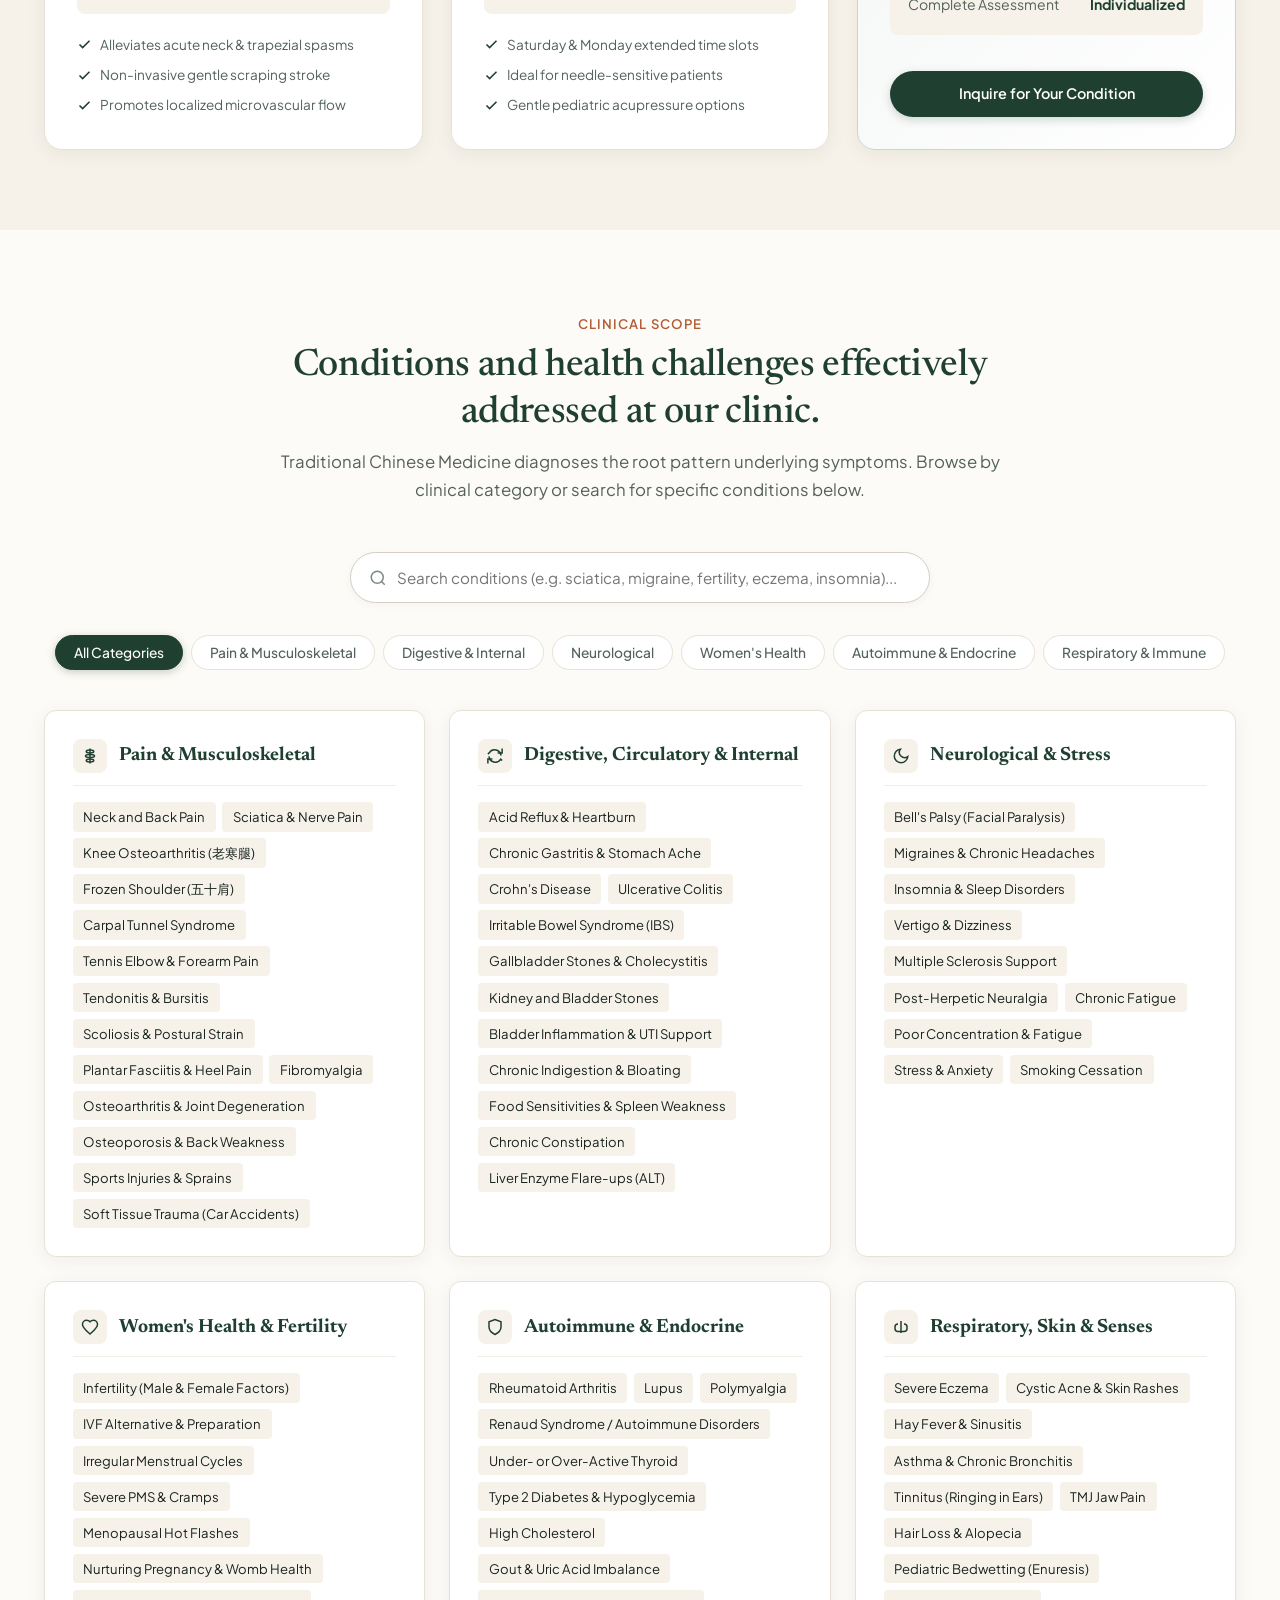
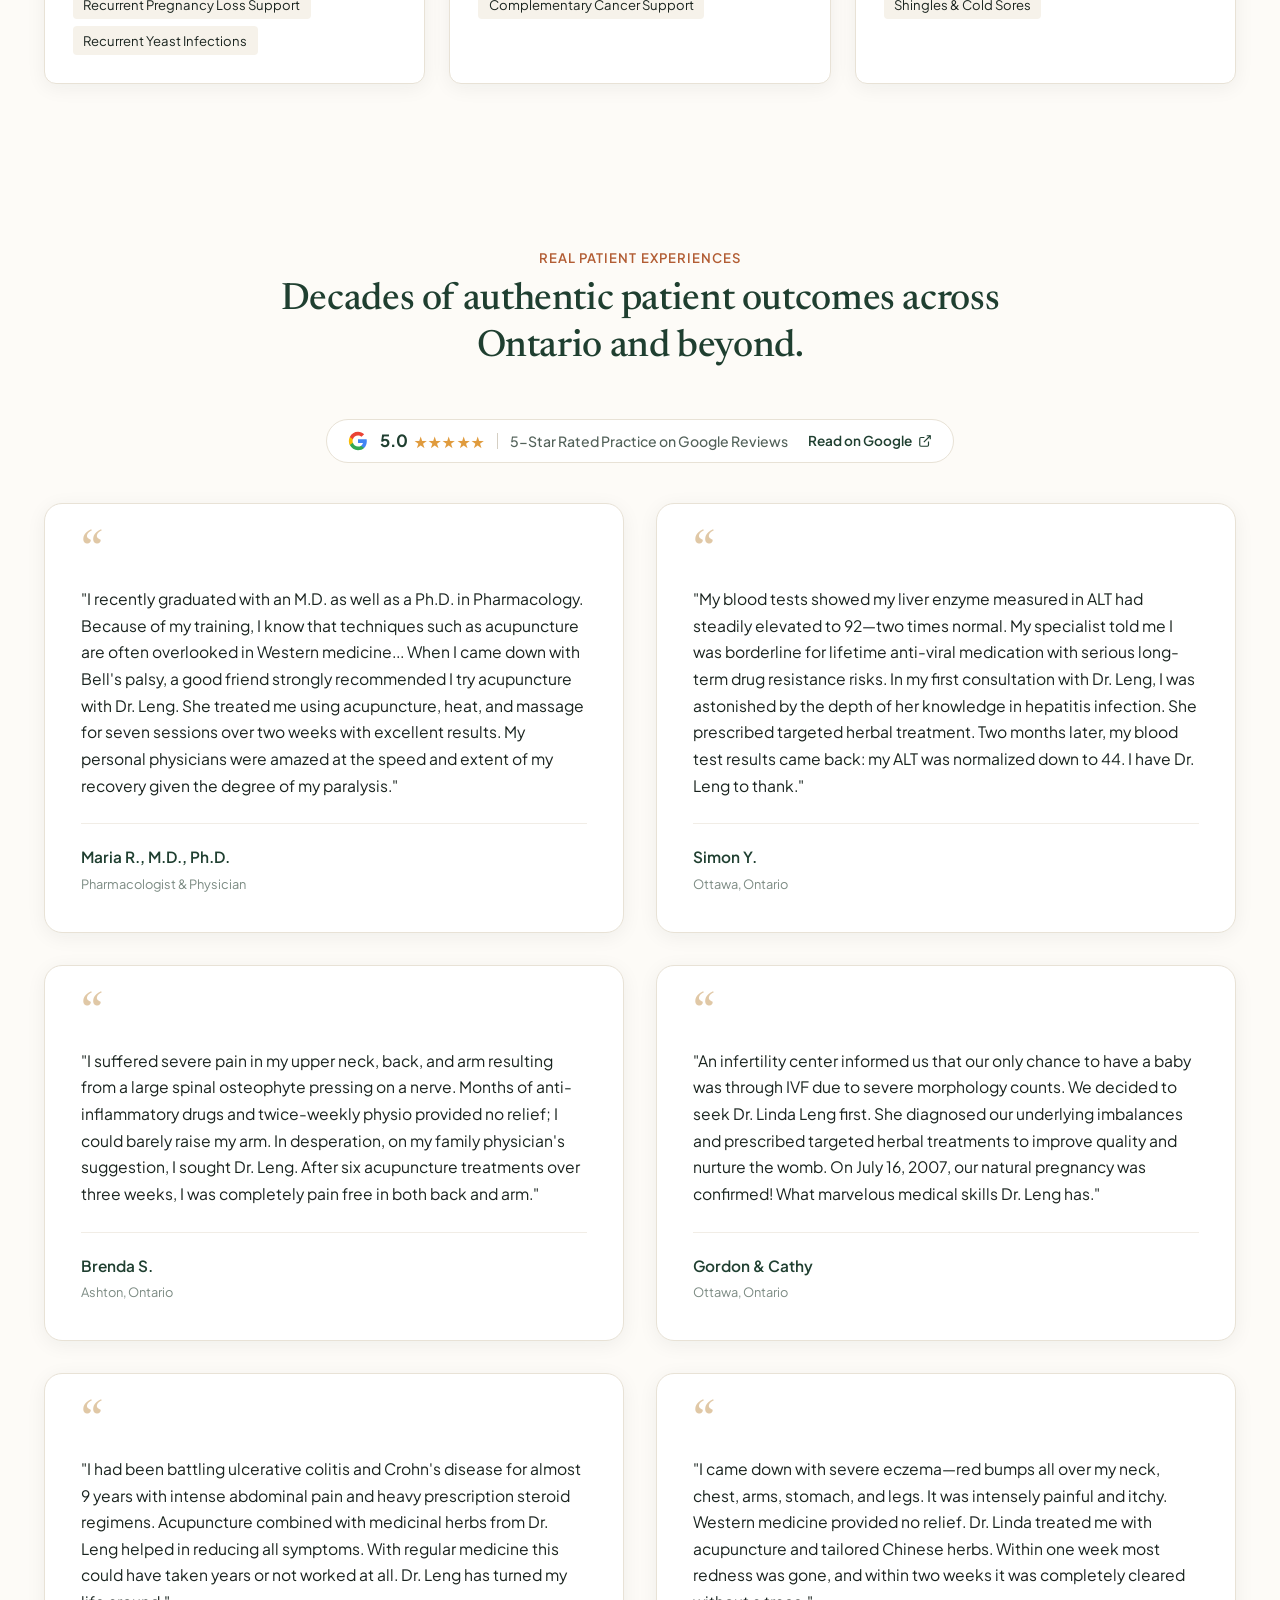
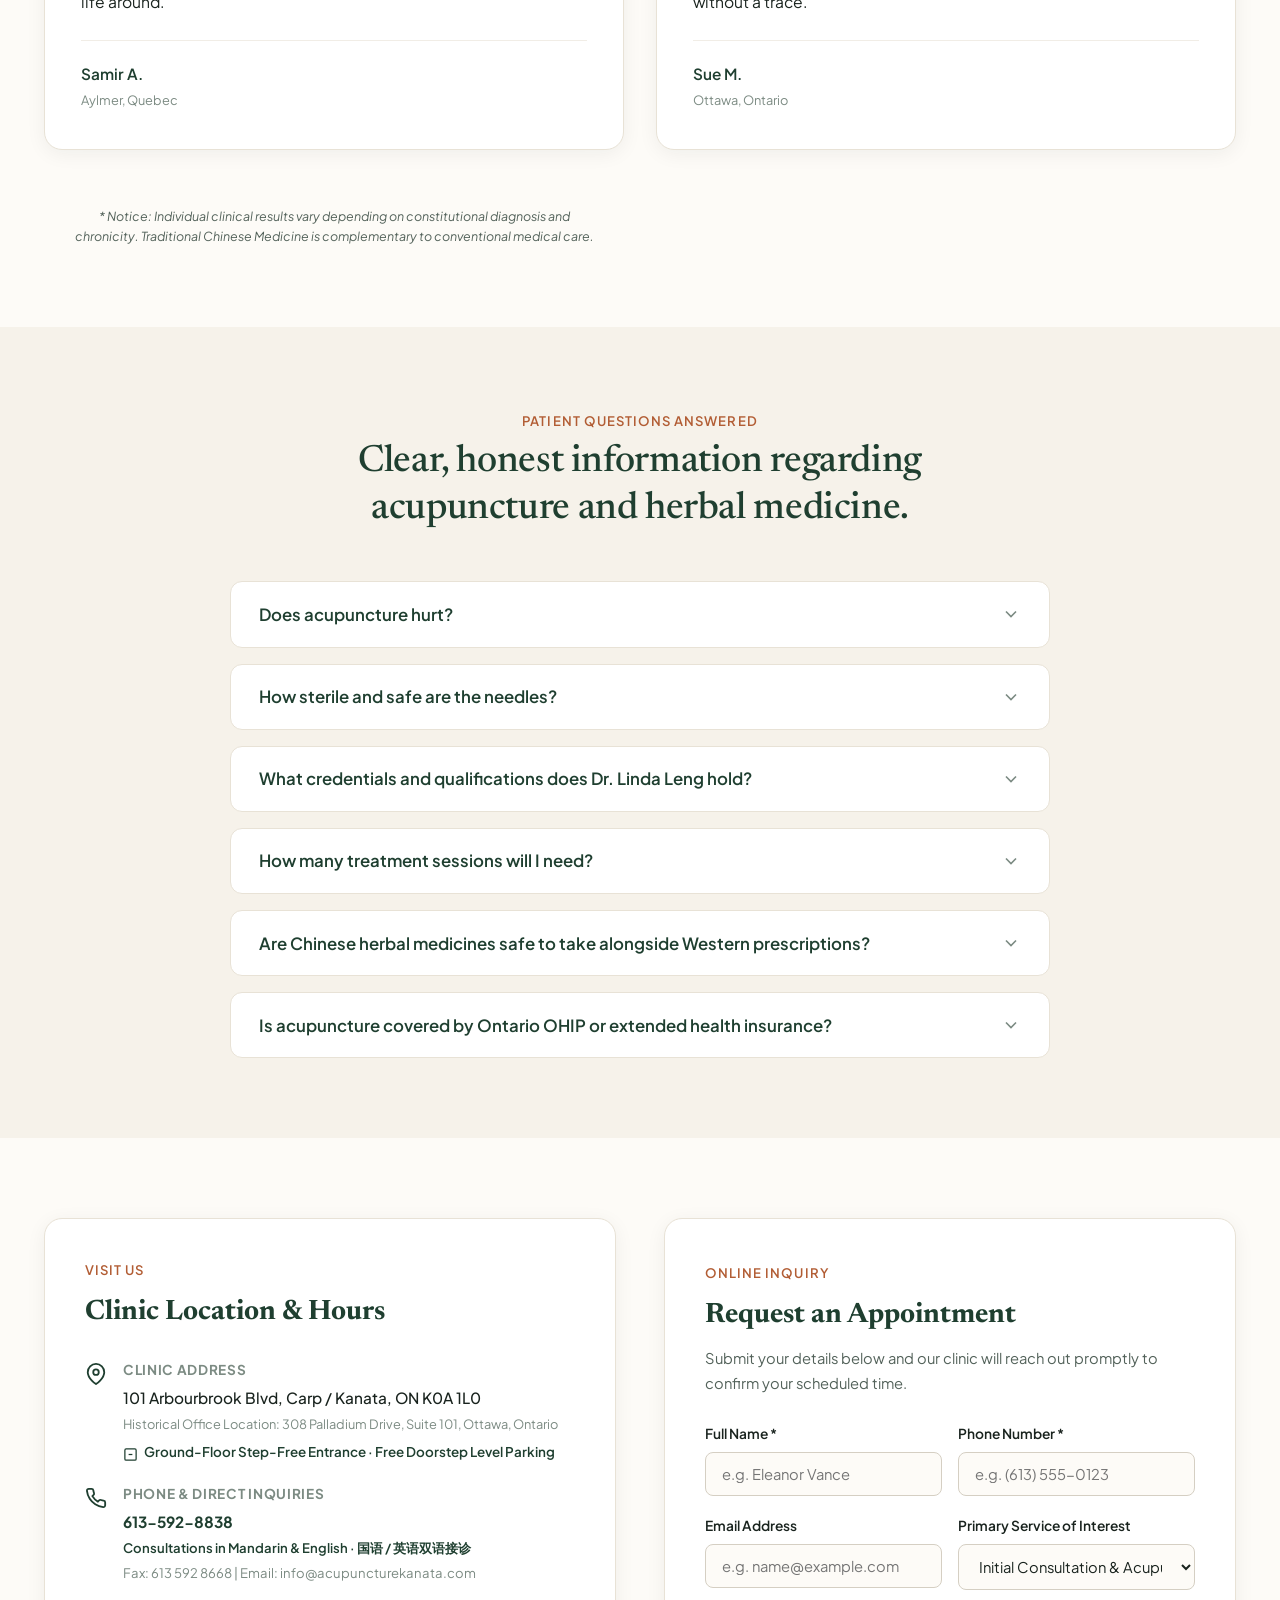
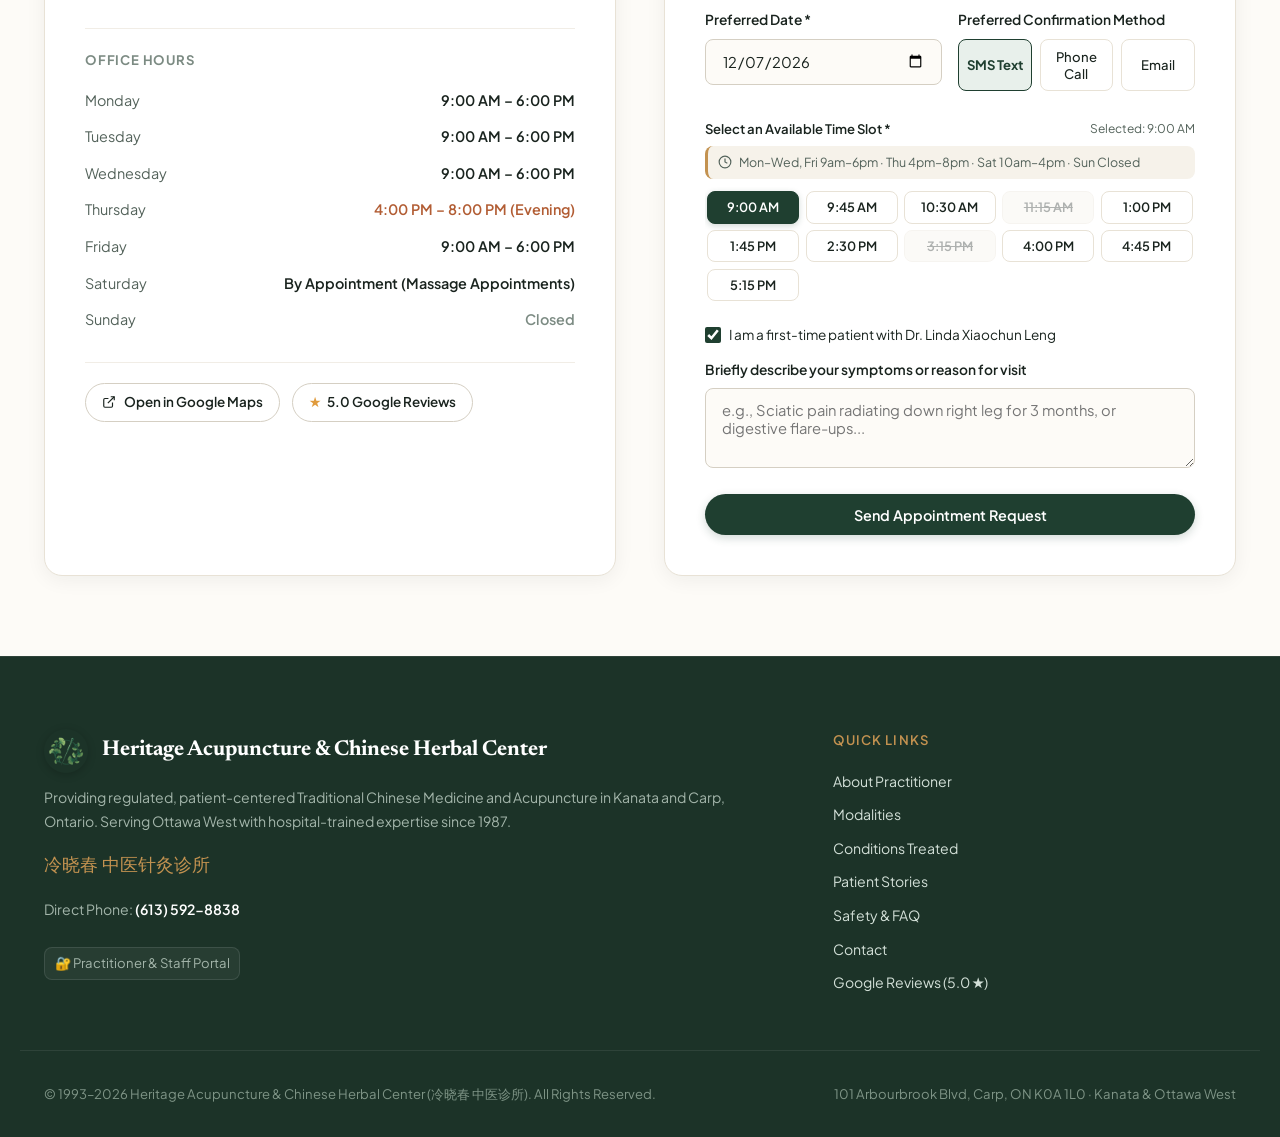
==== commit 38aa6233: "fix(ux): implement user testing feedback for i18n condition tags, practitioner bio, accessibility, a" ====
--- a/index.html
+++ b/index.html
@@ -144,7 +144,7 @@
 </div>
 <div class="practitioner-meta">
 <h3 data-i18n="heroCardName">Linda Xiaochun Leng</h3>
-<p data-i18n="heroCardTitle">R.Ac, R.TCMP · Regulated Practitioner</p>
+<p data-i18n="heroCardTitle">R.Ac, R.TCMP · Regulated Practitioner (CTCMPAO #2183)</p>
 <div class="practitioner-tags">
 <span class="ptag" data-i18n="heroCardTag1">CTCMPAO Registered</span>
 <span class="ptag" data-i18n="heroCardTag2">CMAAC Member</span>
@@ -208,31 +208,31 @@
             <img src="assets/images/linda-leng-portrait.png" alt="Linda Xiaochun Leng, Registered Acupuncturist and TCM Practitioner" class="about-portrait-img">
             <div class="about-portrait-caption">
               <h4>Linda Xiaochun Leng · <span style="font-family:var(--font-serif); font-size:1.15rem; color:var(--primary);">冷晓春</span></h4>
-              <p data-i18n="heroCardTitle">R.Ac, R.TCMP · Regulated Practitioner</p>
+              <p data-i18n="heroCardTitle">R.Ac, R.TCMP · Regulated Practitioner (CTCMPAO #2183)</p>
             </div>
           </div>
 <div class="about-quote-box">
-<blockquote>
+<blockquote data-i18n="aboutQuote">
                 "Through an attentive diagnostic examination, gentle needlework, and customized botanical medicine, we help patients overcome complex, long-standing health challenges."
               </blockquote>
-<cite>— Linda Xiaochun Leng, Clinic Director</cite>
+<cite data-i18n="aboutCite">— Linda Xiaochun Leng, R.TCMP, R.Ac · Clinic Director</cite>
 </div>
 </div>
 </div>
 <div class="about-bio-text">
 <span class="section-eyebrow" data-i18n="aboutEyebrow">Meet Your Practitioner</span>
 <h2 class="section-title" data-i18n="aboutTitle">Traditional Chinese Medicine &amp; Acupuncture Since 1987 and compassionate patient care.</h2>
-          <p>
+          <p data-i18n="aboutP1">
             Linda Xiaochun Leng, a registered Traditional Chinese Medicine Practitioner and Acupuncturist, has been practicing traditional Chinese medicine and acupuncture continuously since <strong>1987</strong>.
           </p>
-<p>
+<p data-i18n="aboutP2">
             After working extensively in her field, she established her private clinic in <strong>1993</strong>. She is in good standing with <strong>The College of Traditional Chinese Medicine Practitioners and Acupuncturists of Ontario (CTCMPAO)</strong> and <strong>The Chinese Medicine and Acupuncture Association of Canada (CMAAC)</strong>.
           </p>
-<p>
+<p data-i18n="aboutP3">
             Linda treats each patient as a complete constitutional individual rather than a collection of isolated symptoms. Patients regularly seek her care for stubborn musculoskeletal pain, chronic gastrointestinal conditions, neurological disorders, autoimmune concerns, women's fertility, and complex chronic cases that have stalled under conventional approaches.
           </p>
 <div style="margin-top:2rem;">
-<a class="btn btn-primary" data-open-modal="booking-modal" href="#book">Schedule a Consultation</a>
+<a class="btn btn-primary" data-i18n="aboutBtnBook" data-open-modal="booking-modal" href="#book">Schedule a Consultation</a>
 </div>
 </div>
 </div>
@@ -258,7 +258,7 @@
 <h3 data-i18n="s1Title">Traditional Acupuncture</h3>
 <div class="service-card-tagline" data-i18n="s1Tagline">Restoring Qi flow and energetic equilibrium</div>
 <div class="service-card-body" data-i18n="s1Body">
-              Acupuncture has a documented history of 2,000 to 4,000 years, rooted in classical texts including the Yellow Emperor's Classic of Internal Medicine (Nei Qing Su Wen). Very fine, hair-thin needles stimulate carefully chosen acupoints along the 14 major channels to disperse blockages in Qi flow and restore energetic balance. Regularly paired with infra-red heat lamps and optional electro-acupuncture.
+              Acupuncture has a documented history of 2,000 to 4,000 years, rooted in classical texts including the Yellow Emperor's Classic of Internal Medicine (Nei Jing Su Wen). Very fine, hair-thin needles stimulate carefully chosen acupoints along the 14 major channels to disperse blockages in Qi flow and restore energetic balance. Regularly paired with infra-red heat lamps and optional electro-acupuncture.
             </div>
 <div class="service-card-pricing">
 <div class="pricing-row">
@@ -426,9 +426,9 @@
 <button class="chip-btn active" data-filter="all" data-i18n="catAll">All Conditions</button>
 <button class="chip-btn" data-filter="pain" data-i18n="catPain">Pain &amp; Orthopedics</button>
 <button class="chip-btn" data-filter="digestive" data-i18n="catDigestive">Digestive &amp; GI</button>
-<button class="chip-btn" data-filter="neurological">Neurological &amp; Stress</button>
+<button class="chip-btn" data-filter="neurological" data-i18n="catNeuro">Neurological &amp; Stress</button>
 <button class="chip-btn" data-filter="women" data-i18n="catWomen">Women's Health &amp; Fertility</button>
-<button class="chip-btn" data-filter="autoimmune">Autoimmune &amp; Endocrine</button>
+<button class="chip-btn" data-filter="autoimmune" data-i18n="catAutoimmune">Autoimmune &amp; Endocrine</button>
 <button class="chip-btn" data-filter="respiratory" data-i18n="catResp">Respiratory &amp; Skin</button>
 </div>
 <!-- Condition Clusters -->
@@ -442,19 +442,20 @@
 <h4 data-i18n="grpPain">Musculoskeletal &amp; Pain</h4>
 </div>
 <div class="condition-tag-list">
-<span class="condition-tag">Neck and Back Pain</span>
-<span class="condition-tag">Sciatica</span>
-<span class="condition-tag">Frozen Shoulder</span>
-<span class="condition-tag">Carpal Tunnel Syndrome</span>
-<span class="condition-tag">Tennis Elbow</span>
-<span class="condition-tag">Tendonitis</span>
-<span class="condition-tag">Scoliosis</span>
-<span class="condition-tag">Plantar Fasciitis</span>
-<span class="condition-tag">Fibromyalgia</span>
-<span class="condition-tag">Osteoarthritis</span>
-<span class="condition-tag">Osteoporosis</span>
-<span class="condition-tag">Sports Injuries</span>
-<span class="condition-tag">Soft Tissue Trauma (Car Accidents)</span>
+<span class="condition-tag" data-en="Neck and Back Pain" data-zh="颈椎病与急慢性腰背痛">Neck and Back Pain</span>
+<span class="condition-tag" data-en="Sciatica & Nerve Pain" data-zh="坐骨神经痛与下肢放射痛">Sciatica</span>
+<span class="condition-tag" data-en="Knee Osteoarthritis (老寒腿)" data-zh="膝关节退行性关节炎 (老寒腿)">Knee Osteoarthritis (老寒腿)</span>
+<span class="condition-tag" data-en="Frozen Shoulder (五十肩)" data-zh="肩周炎 (五十肩/漏肩风)">Frozen Shoulder</span>
+<span class="condition-tag" data-en="Carpal Tunnel Syndrome" data-zh="腕管综合征与手腕麻木">Carpal Tunnel Syndrome</span>
+<span class="condition-tag" data-en="Tennis Elbow & Forearm Pain" data-zh="网球肘与前臂筋伤">Tennis Elbow</span>
+<span class="condition-tag" data-en="Tendonitis & Bursitis" data-zh="肌腱炎与腱鞘炎">Tendonitis</span>
+<span class="condition-tag" data-en="Scoliosis & Postural Strain" data-zh="脊柱侧弯与体态劳损">Scoliosis</span>
+<span class="condition-tag" data-en="Plantar Fasciitis & Heel Pain" data-zh="足底筋膜炎与足跟痛">Plantar Fasciitis</span>
+<span class="condition-tag" data-en="Fibromyalgia" data-zh="纤维肌痛综合征">Fibromyalgia</span>
+<span class="condition-tag" data-en="Osteoarthritis & Joint Degeneration" data-zh="退行性骨关节炎与骨刺">Osteoarthritis</span>
+<span class="condition-tag" data-en="Osteoporosis & Back Weakness" data-zh="骨质疏松与腰背酸软">Osteoporosis</span>
+<span class="condition-tag" data-en="Sports Injuries & Sprains" data-zh="急慢性运动损伤与扭伤">Sports Injuries</span>
+<span class="condition-tag" data-en="Soft Tissue Trauma (Car Accidents)" data-zh="车祸后遗症与软组织扭挫伤">Soft Tissue Trauma (Car Accidents)</span>
 </div>
 </div>
 <!-- Digestive & Internal Medicine -->
@@ -466,18 +467,18 @@
 <h4 data-i18n="grpDigestive">Digestive &amp; GI Health</h4>
 </div>
 <div class="condition-tag-list">
-<span class="condition-tag">Acid Reflux &amp; Heartburn</span>
-<span class="condition-tag">Chronic Gastritis</span>
-<span class="condition-tag">Crohn's Disease</span>
-<span class="condition-tag">Ulcerative Colitis</span>
+<span class="condition-tag" data-en="Acid Reflux & Heartburn" data-zh="胃酸反流与烧心">Acid Reflux &amp; Heartburn</span>
+<span class="condition-tag" data-en="Chronic Gastritis & Stomach Ache" data-zh="慢性胃炎与浅表性胃痛">Chronic Gastritis</span>
+<span class="condition-tag" data-en="Crohn's Disease" data-zh="克罗恩病 (Crohn's)">Crohn's Disease</span>
+<span class="condition-tag" data-en="Ulcerative Colitis" data-zh="溃疡性结肠炎">Ulcerative Colitis</span>
 <span class="condition-tag" data-en="Irritable Bowel Syndrome (IBS)" data-zh="肠易激综合征 (IBS)">Irritable Bowel Syndrome (IBS)</span>
-<span class="condition-tag">Gallbladder Stones</span>
-<span class="condition-tag">Kidney and Bladder Stones</span>
-<span class="condition-tag">Bladder Inflammation</span>
-<span class="condition-tag">Chronic Indigestion</span>
-<span class="condition-tag">Food Sensitivities</span>
-<span class="condition-tag">Chronic Constipation</span>
-<span class="condition-tag">Liver Enzyme Flare-ups (ALT)</span>
+<span class="condition-tag" data-en="Gallbladder Stones & Cholecystitis" data-zh="胆囊结石与慢性胆囊炎">Gallbladder Stones</span>
+<span class="condition-tag" data-en="Kidney and Bladder Stones" data-zh="肾结石与尿路结石">Kidney and Bladder Stones</span>
+<span class="condition-tag" data-en="Bladder Inflammation & UTI Support" data-zh="慢性膀胱炎与尿频尿急">Bladder Inflammation</span>
+<span class="condition-tag" data-en="Chronic Indigestion & Bloating" data-zh="慢性消化不良与胃脘胀满">Chronic Indigestion</span>
+<span class="condition-tag" data-en="Food Sensitivities & Spleen Weakness" data-zh="食物敏感与脾胃虚弱">Food Sensitivities</span>
+<span class="condition-tag" data-en="Chronic Constipation" data-zh="习惯性顽固性便秘">Chronic Constipation</span>
+<span class="condition-tag" data-en="Liver Enzyme Flare-ups (ALT)" data-zh="转氨酶升高 (ALT) 辅助调理">Liver Enzyme Flare-ups (ALT)</span>
 </div>
 </div>
 <!-- Neurological & Stress -->
@@ -486,7 +487,7 @@
 <div class="group-icon">
 <svg fill="none" height="18" stroke="currentColor" stroke-width="2" viewbox="0 0 24 24" width="18"><path d="M21 12.79A9 9 0 1 1 11.21 3 7 7 0 0 0 21 12.79z"></path></svg>
 </div>
-<h4>Neurological &amp; Emotional</h4>
+<h4 data-i18n="grpNeuro">Neurological &amp; Emotional</h4>
 </div>
 <div class="condition-tag-list">
 <span class="condition-tag" data-en="Bell's Palsy (Facial Paralysis)" data-zh="面神经麻痹 (面瘫/口眼喎斜)">Bell's Palsy (Facial Paralysis)</span>
@@ -516,7 +517,7 @@
 <span class="condition-tag" data-en="Severe PMS &amp; Cramps" data-zh="经前期综合征与痛经">Severe PMS &amp; Cramps</span>
 <span class="condition-tag" data-en="Menopausal Hot Flashes" data-zh="更年期潮热盗汗与心烦">Menopausal Hot Flashes</span>
 <span class="condition-tag" data-en="Nurturing Pregnancy &amp; Womb Health" data-zh="养胎安胎与温宫调理">Nurturing Pregnancy &amp; Womb Health</span>
-<span class="condition-tag" data-en="Preventing Miscarriage" data-zh="预防习惯性流产">Preventing Miscarriage</span>
+<span class="condition-tag" data-en="Recurrent Pregnancy Loss Support" data-zh="复发性流产关怀与温宫调理">Recurrent Pregnancy Loss Support</span>
 <span class="condition-tag" data-en="Recurrent Yeast Infections" data-zh="复发性妇科霉菌感染">Recurrent Yeast Infections</span>
 </div>
 </div>
@@ -663,7 +664,7 @@
 <div class="testimonial-card">
 <div aria-hidden="true" class="testimonial-quote-mark">“</div>
 <p class="testimonial-text" data-i18n="story6Quote">
-              "I came down with severe eczema—red bumps all over my neck, chest, arms, stomach, and legs. It was intensely painful and itchy. Western medicine provided no relief. Dr. Linda treated me with acupuncture and tailored Chinese herbs. Within one week most redness was gone, and within two weeks it was completely cleared without a trace."
+              "I came down with severe eczema—red bumps all over my neck, chest, arms, stomach, and legs. It was intensely painful and itchy. Western medicine provided no relief. Dr. Linda treated me with acupuncture and tailored Chinese herbs. Within one week most redness was gone, and within two weeks it was the flare-up subsided significantly, and my skin settled into lasting comfort."
             </p>
 <div class="testimonial-footer">
 <div class="patient-info">
@@ -671,6 +672,11 @@
 <span data-i18n="story6Meta">Ottawa, Ontario</span>
 </div>
 </div>
+</div>
+<div class="container" style="margin-top:1.5rem; text-align:center;">
+  <p style="font-size:0.78rem; color:var(--text-muted); font-style:italic;" data-i18n="testimonialDisclaimer">
+    * Notice: Individual clinical results vary depending on constitutional diagnosis and chronicity. Traditional Chinese Medicine is complementary to conventional medical care.
+  </p>
 </div>
 </div>
 </section>
@@ -682,59 +688,76 @@
 <h2 class="section-title" data-i18n="faqTitle">Clear, honest information regarding acupuncture and herbal medicine.</h2>
 </div>
 <div class="faq-wrap">
+<!-- FAQ 1: Needle Experience & Deqi -->
 <div class="faq-item">
 <button class="faq-trigger">
-<span>Does acupuncture hurt? What does it feel like?</span>
+<span data-i18n="faqQ1">Does acupuncture hurt? What does it feel like?</span>
 <svg class="faq-chevron" fill="none" stroke="currentColor" stroke-width="2" viewbox="0 0 24 24"><polyline points="6 9 12 15 18 9"></polyline></svg>
 </button>
 <div class="faq-content">
-<div class="faq-content-inner">
-                Unlike hollow hypodermic needles used for blood draws or injections, acupuncture needles are ultra-fine, flexible, and hair-thin. When inserted to the correct depth by a trained practitioner, insertion is virtually painless. As the needle contacts the energetic pathway, patients typically feel a unique mild sensation known in Chinese medicine as <em>Deqi</em>—often described as a slight warm ache, heaviness, or gentle tingling. Most patients enter a deeply restful, nap-like state during their 30-minute session.
-              </div>
-</div>
-</div>
+<div class="faq-content-inner" data-i18n="faqA1">
+  Unlike hollow hypodermic needles used for blood draws or injections, acupuncture needles are ultra-fine, flexible, and hair-thin. When inserted to the correct depth by a trained practitioner, insertion is virtually painless. As the needle contacts the energetic pathway, patients typically feel a unique mild sensation known in Chinese medicine as <em>Deqi</em>—often described as a slight warm ache, heaviness, or gentle tingling. Most patients enter a deeply restful, nap-like state during their 30-minute session.
+</div>
+</div>
+</div>
+<!-- FAQ 2: Sterility Standards -->
 <div class="faq-item">
 <button class="faq-trigger">
-<span>What needle safety and hygiene standards do you uphold?</span>
+<span data-i18n="faqQ2">What needle safety and hygiene standards do you uphold?</span>
 <svg class="faq-chevron" fill="none" stroke="currentColor" stroke-width="2" viewbox="0 0 24 24"><polyline points="6 9 12 15 18 9"></polyline></svg>
 </button>
 <div class="faq-content">
-<div class="faq-content-inner">
-                At Heritage Acupuncture, patient safety is our paramount priority. We exclusively use pre-sterilized, surgical stainless steel, single-use disposable needles that are unpacked in front of you and safely discarded immediately into biomedical sharps containers. We never reuse needles under any circumstance. Our practice strictly adheres to Ontario CTCMPAO infection prevention and control standards.
-              </div>
-</div>
-</div>
+<div class="faq-content-inner" data-i18n="faqA2">
+  At Heritage Acupuncture, patient safety is our paramount priority. We exclusively use pre-sterilized, surgical stainless steel, single-use disposable needles that are unpacked in front of you and safely discarded immediately into biomedical sharps containers. We never reuse needles under any circumstance. Our practice strictly adheres to Ontario CTCMPAO infection prevention and control standards.
+</div>
+</div>
+</div>
+<!-- FAQ 3: Practitioner Qualifications & Regulation -->
 <div class="faq-item">
 <button class="faq-trigger">
-<span>How does Chinese Herbal Medicine differ from pharmaceutical medications?</span>
+<span data-i18n="faqQ3">What credentials and qualifications does Dr. Linda Leng hold?</span>
 <svg class="faq-chevron" fill="none" stroke="currentColor" stroke-width="2" viewbox="0 0 24 24"><polyline points="6 9 12 15 18 9"></polyline></svg>
 </button>
 <div class="faq-content">
-<div class="faq-content-inner">
-                While Western pharmaceuticals typically isolate a single synthetic active chemical to suppress a specific symptom, Chinese Herbal Medicine utilizes synergistic botanical combinations. In a classic formula, one or two principal herbs target the root illness, while adjuvant and guiding herbs harmonize digestion, cancel potential side effects, and direct therapeutic action to specific organs. We prepare remedies as easy-to-take soluble granules, powders, or capsules.
-              </div>
-</div>
-</div>
+<div class="faq-content-inner" data-i18n="faqA3">
+  Linda Xiaochun Leng (冷晓春) has been in continuous hospital and clinical practice since 1987. She is fully licensed and registered with the College of Traditional Chinese Medicine Practitioners and Acupuncturists of Ontario (CTCMPAO) as both a Registered Acupuncturist (R.Ac) and a Registered Traditional Chinese Medicine Practitioner (R.TCMP, License #2183). She is also an active member in good standing with the Chinese Medicine and Acupuncture Association of Canada (CMAAC).
+</div>
+</div>
+</div>
+<!-- FAQ 4: Treatment Course Duration -->
 <div class="faq-item">
 <button class="faq-trigger">
-<span>How many treatments will I need for my condition?</span>
+<span data-i18n="faqQ4">How many treatments will I need for my condition?</span>
 <svg class="faq-chevron" fill="none" stroke="currentColor" stroke-width="2" viewbox="0 0 24 24"><polyline points="6 9 12 15 18 9"></polyline></svg>
 </button>
 <div class="faq-content">
-<div class="faq-content-inner">
-                Because each patient's constitution and duration of illness is distinct, treatment plans are individualized. Acute conditions (like an acute neck kink or early facial nerve flare) can show major improvement in 3 to 6 visits over two to three weeks. Complex chronic conditions (such as long-standing colitis, neuropathy, or fertility support) generally benefit from weekly sessions over 2 to 3 months alongside tailored botanical formulas. Linda will provide an honest assessment during your initial visit.
-              </div>
-</div>
-</div>
+<div class="faq-content-inner" data-i18n="faqA4">
+  Because each patient's constitution and duration of illness is distinct, treatment plans are individualized. Acute conditions (like an acute neck kink or early facial nerve flare) can show major improvement in 3 to 6 visits over two to three weeks. Complex chronic conditions (such as long-standing colitis, neuropathy, or fertility support) generally benefit from weekly sessions over 2 to 3 months alongside tailored botanical formulas. Linda will provide an honest assessment during your initial visit.
+</div>
+</div>
+</div>
+<!-- FAQ 5: Herbal Medicine & Prescriptions -->
 <div class="faq-item">
 <button class="faq-trigger">
-<span>Is my visit covered by extended health insurance?</span>
+<span data-i18n="faqQ5">How does Chinese Herbal Medicine differ from pharmaceutical medications?</span>
 <svg class="faq-chevron" fill="none" stroke="currentColor" stroke-width="2" viewbox="0 0 24 24"><polyline points="6 9 12 15 18 9"></polyline></svg>
 </button>
 <div class="faq-content">
-<div class="faq-content-inner">
-                Yes. Because Linda Xiaochun Leng is a Registered Acupuncturist (R.Ac) under CTCMPAO, the majority of Ontario employer health plans and private insurance policies provide acupuncture benefits. You will receive an itemized receipt after each treatment containing all required practitioner registration credentials to submit for prompt reimbursement.
-              </div>
+<div class="faq-content-inner" data-i18n="faqA5">
+  While Western pharmaceuticals typically isolate a single synthetic active chemical to suppress a specific symptom, Chinese Herbal Medicine utilizes synergistic botanical combinations. In a classic formula, one or two principal herbs target the root illness, while adjuvant and guiding herbs harmonize digestion, cancel potential side effects, and direct therapeutic action to specific organs. We prepare remedies as easy-to-take soluble granules, powders, or capsules.
+</div>
+</div>
+</div>
+<!-- FAQ 6: Insurance & Receipts -->
+<div class="faq-item">
+<button class="faq-trigger">
+<span data-i18n="faqQ6">Is my visit covered by extended health insurance?</span>
+<svg class="faq-chevron" fill="none" stroke="currentColor" stroke-width="2" viewbox="0 0 24 24"><polyline points="6 9 12 15 18 9"></polyline></svg>
+</button>
+<div class="faq-content">
+<div class="faq-content-inner" data-i18n="faqA6">
+  Acupuncture is not covered under Ontario OHIP, but almost all Canadian workplace extended healthcare policies (including Canada Life PSHCP, Sun Life, Manulife, Blue Cross, and Desjardins) provide substantial annual coverage for registered acupuncture services. We provide detailed clinical receipts containing Dr. Leng's official CTCMPAO registration numbers for immediate reimbursement submission.
+</div>
 </div>
 </div>
 </div>
@@ -753,6 +776,10 @@
 <h5 data-i18n="addrLabel">Clinic Address</h5>
 <p>101 Arbourbrook Blvd, Carp / Kanata, ON K0A 1L0</p>
 <div data-i18n="addrLine2" style="font-size:0.8rem; color:var(--text-soft); margin-top:0.25rem;">Historical Office Location: 308 Palladium Drive, Suite 101, Ottawa, Ontario</div>
+<div style="display:flex; align-items:center; gap:0.4rem; font-size:0.84rem; color:var(--primary); font-weight:600; margin-top:0.35rem;">
+  <svg width="15" height="15" viewBox="0 0 24 24" fill="none" stroke="currentColor" stroke-width="2"><rect x="3" y="3" width="18" height="18" rx="2"/><path d="M9 12h6"/></svg>
+  <span data-i18n="facilityAccess">Ground-Floor Step-Free Entrance · Free Doorstep Level Parking</span>
+</div>
 </div>
 </div>
 <div class="contact-item-row">
@@ -760,6 +787,9 @@
 <div>
 <h5 data-i18n="phoneLabel">Phone &amp; Direct Inquiries</h5>
 <p><a href="tel:6135928838" style="color:var(--primary); font-weight:700;">613-592-8838</a></p>
+<div style="display:flex; align-items:center; gap:0.4rem; font-size:0.82rem; color:var(--primary); font-weight:600; margin-top:0.2rem;">
+  <span data-i18n="bilingualNotice">国语 / 英语双语接诊 · Consultations in Mandarin &amp; English</span>
+</div>
 <div style="font-size:0.82rem; color:var(--text-soft); margin-top:0.2rem;">Fax: 613 592 8668 | Email: info@acupuncturekanata.com</div>
 </div>
 </div>
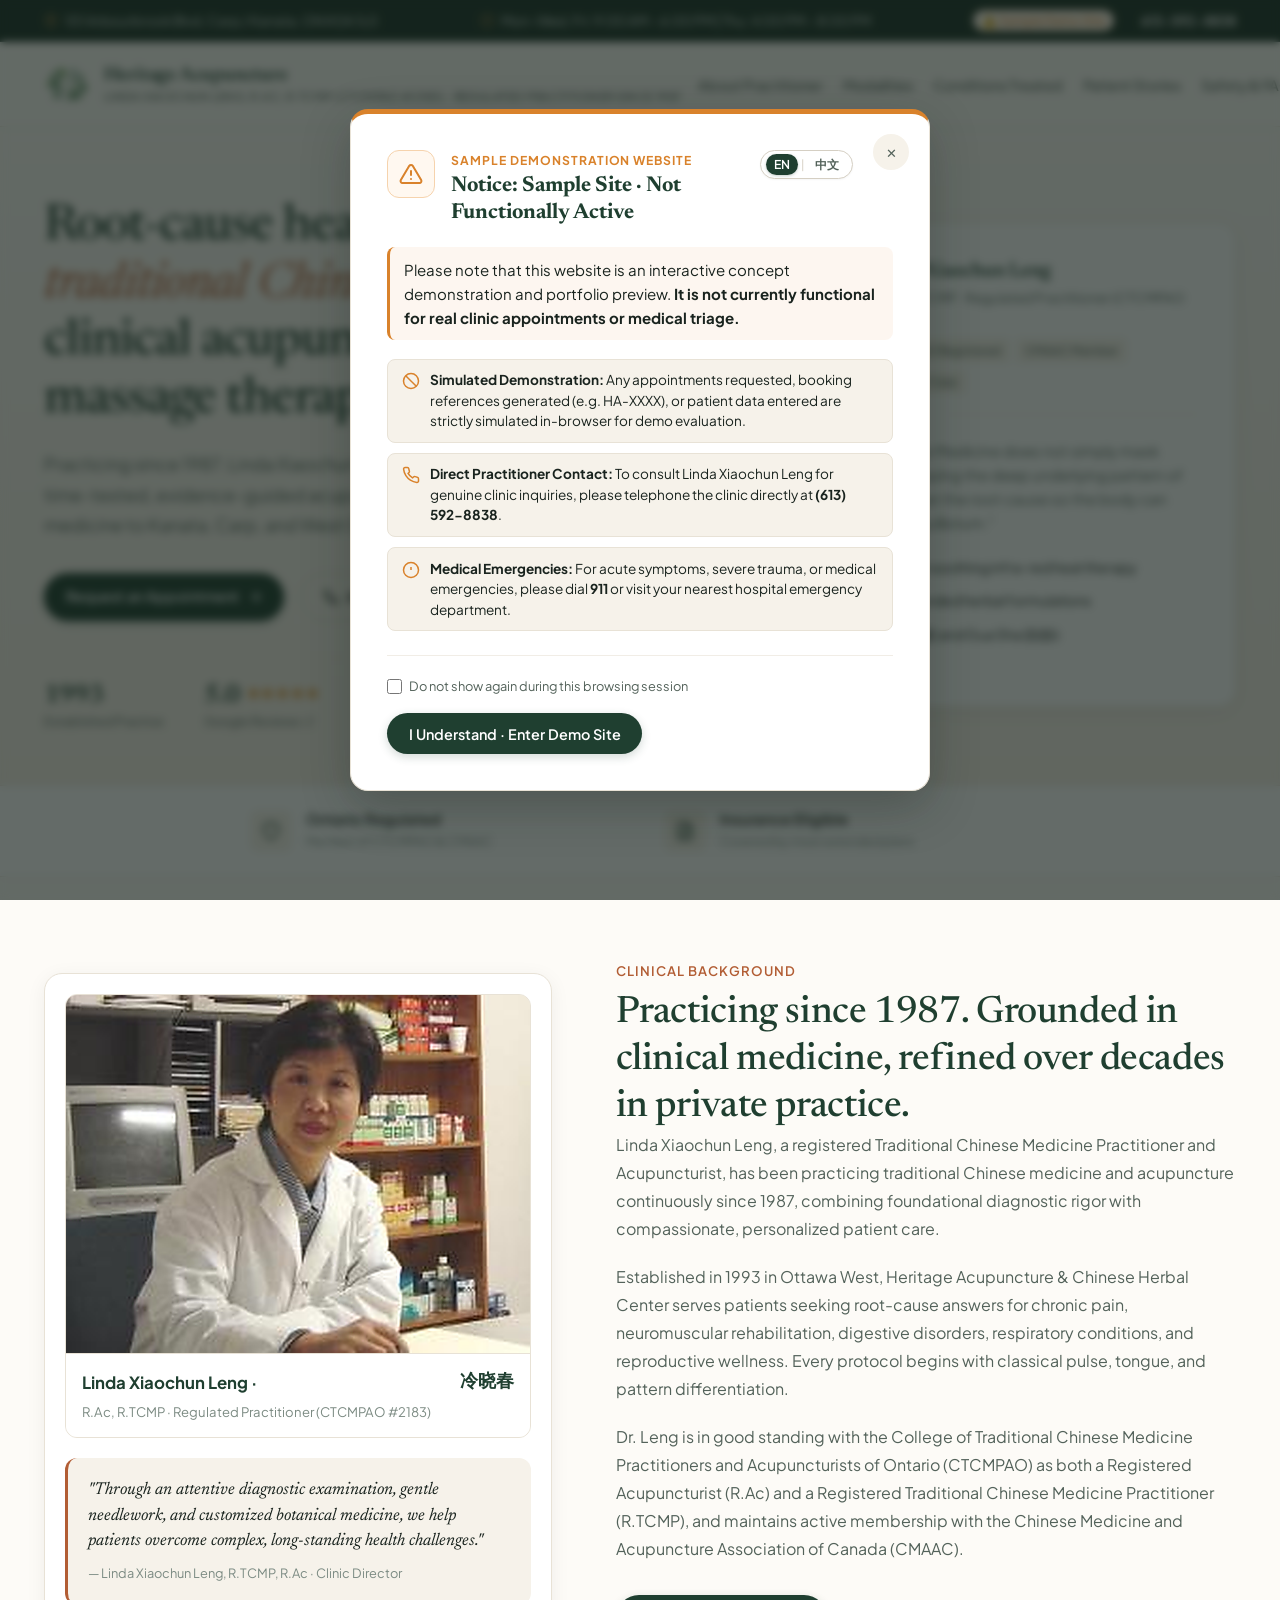
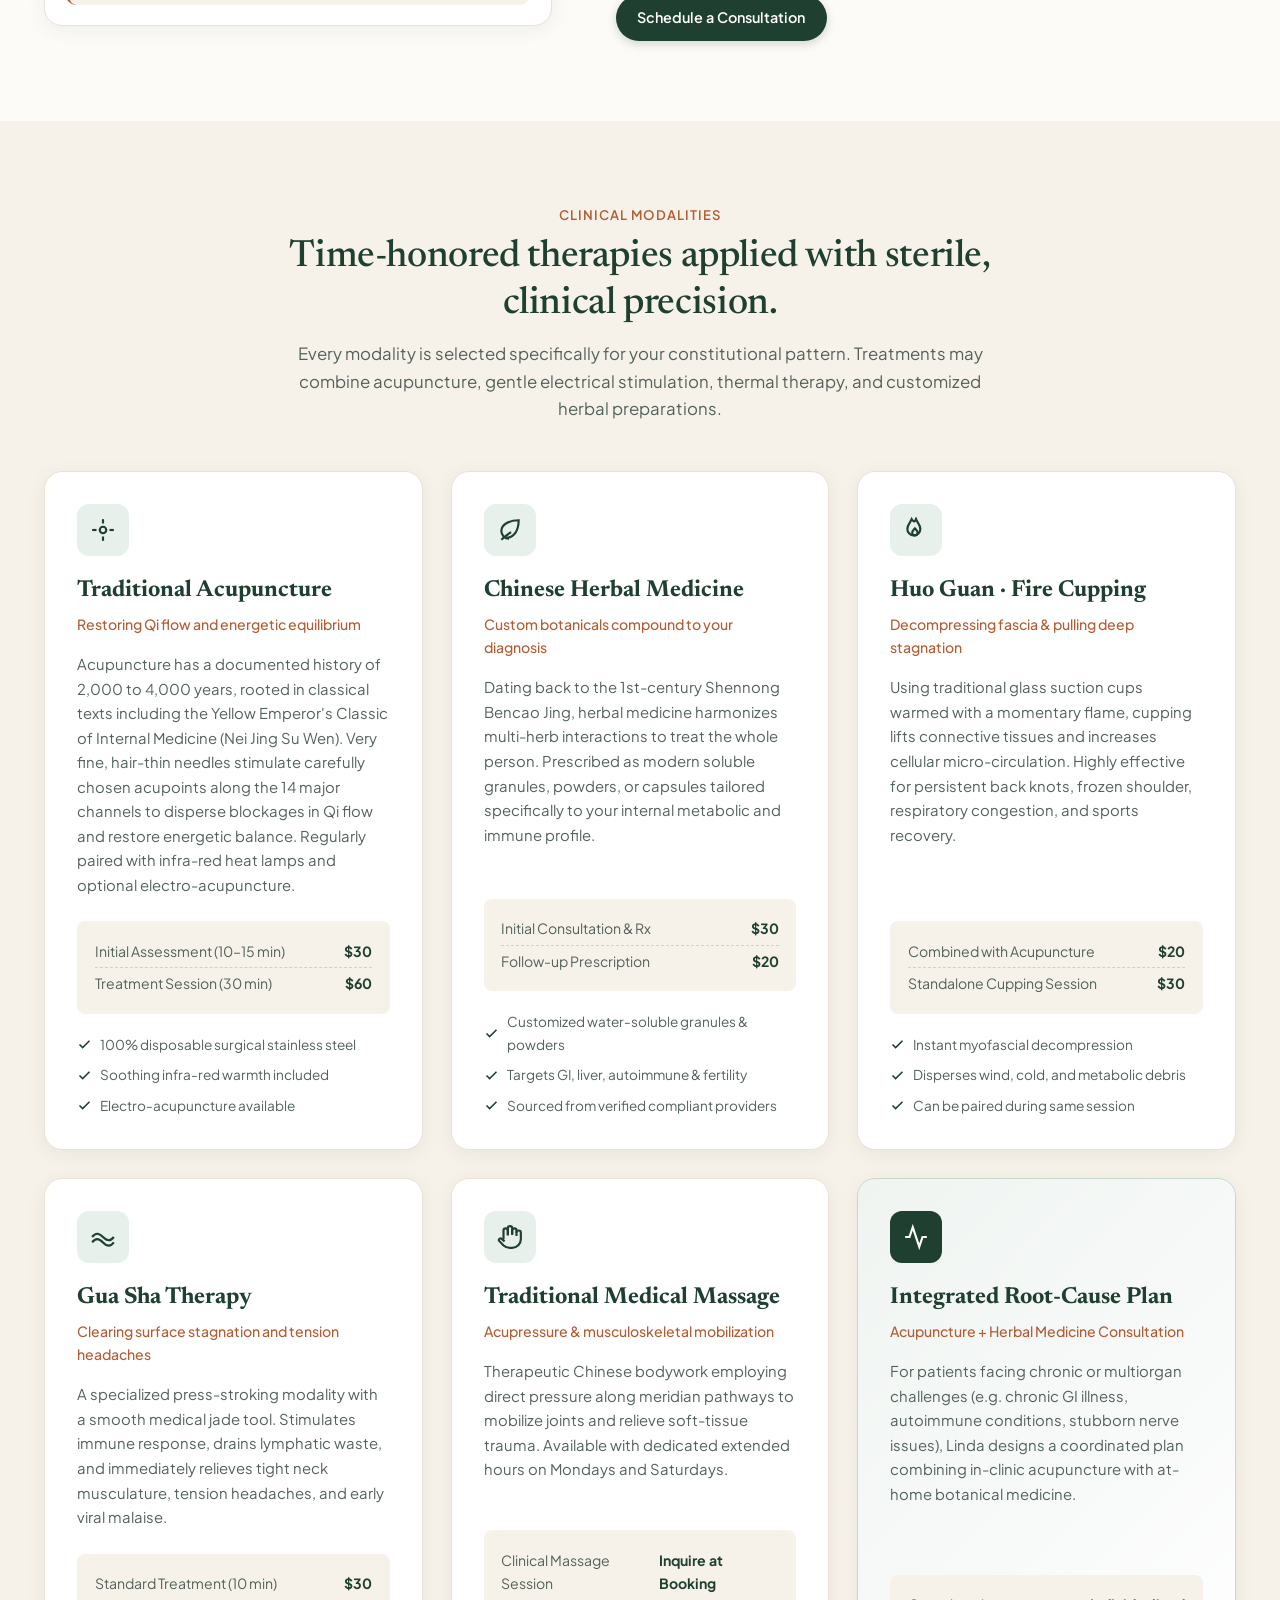
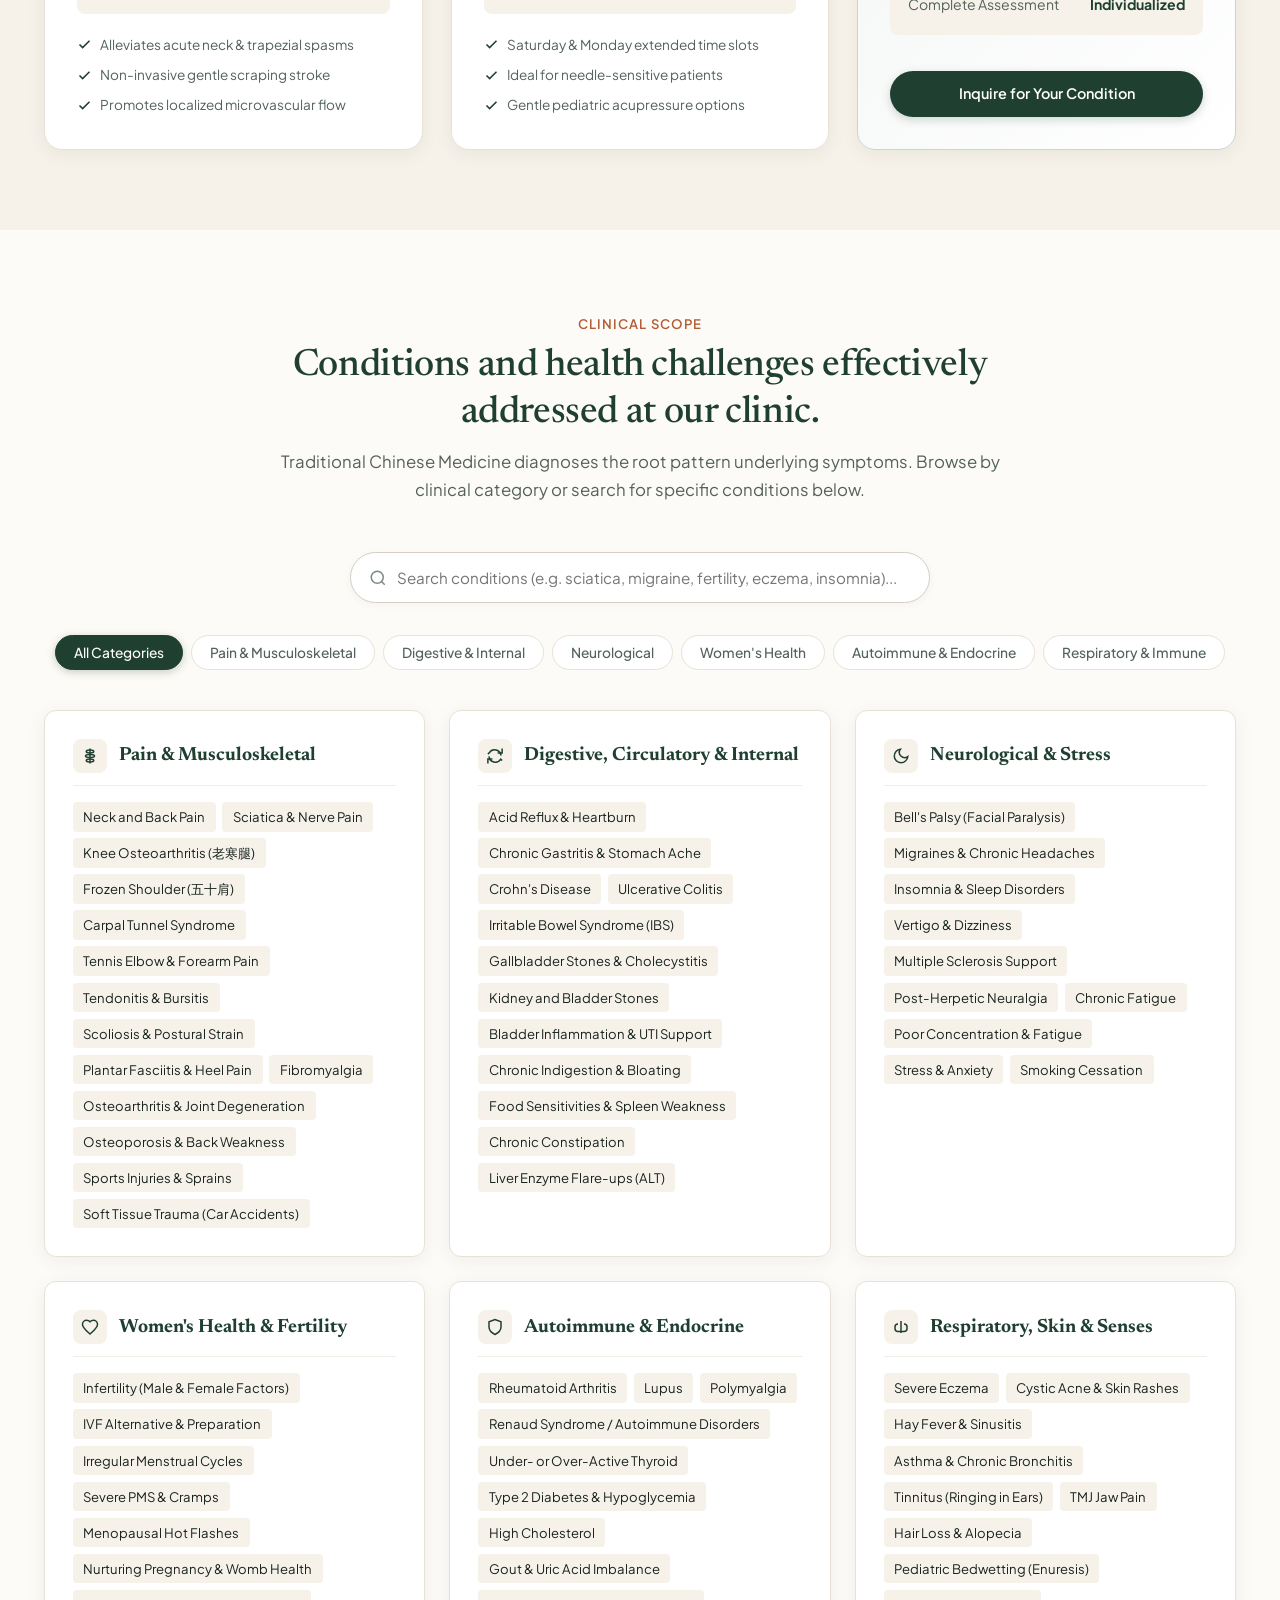
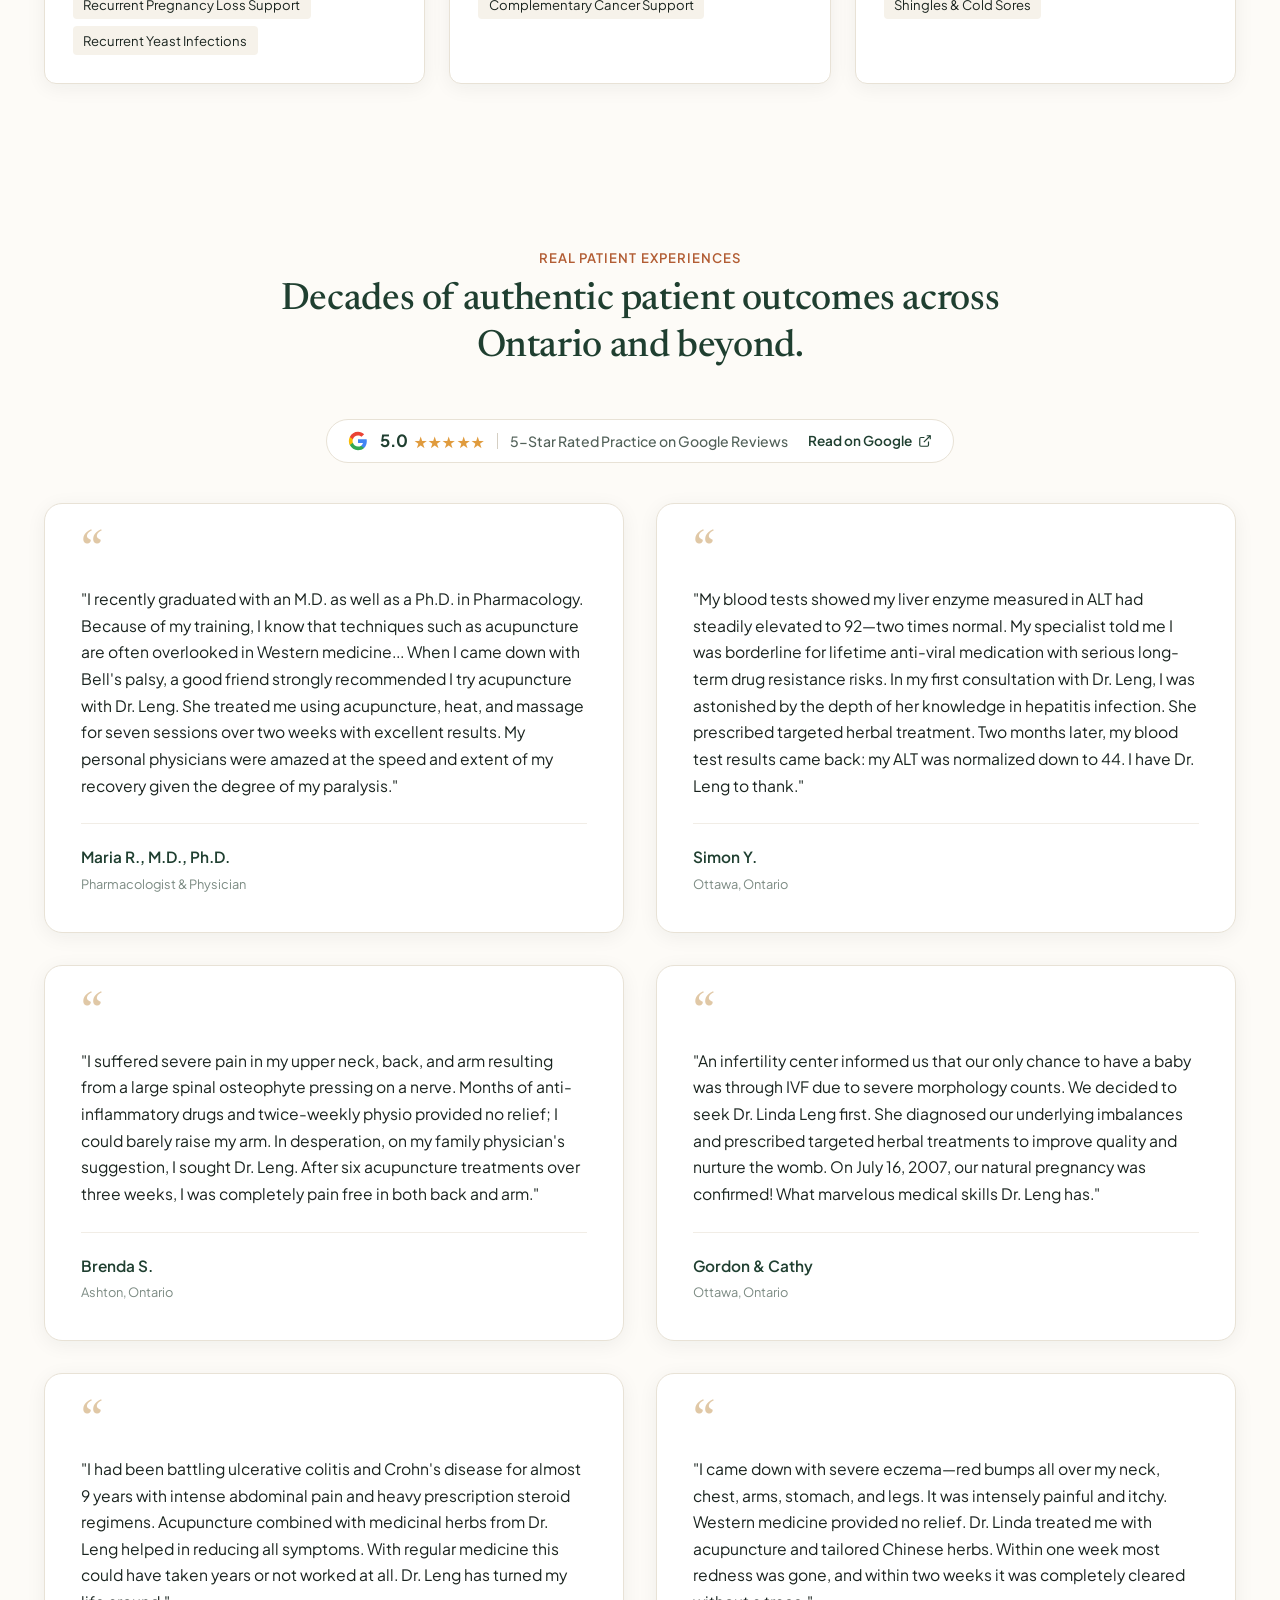
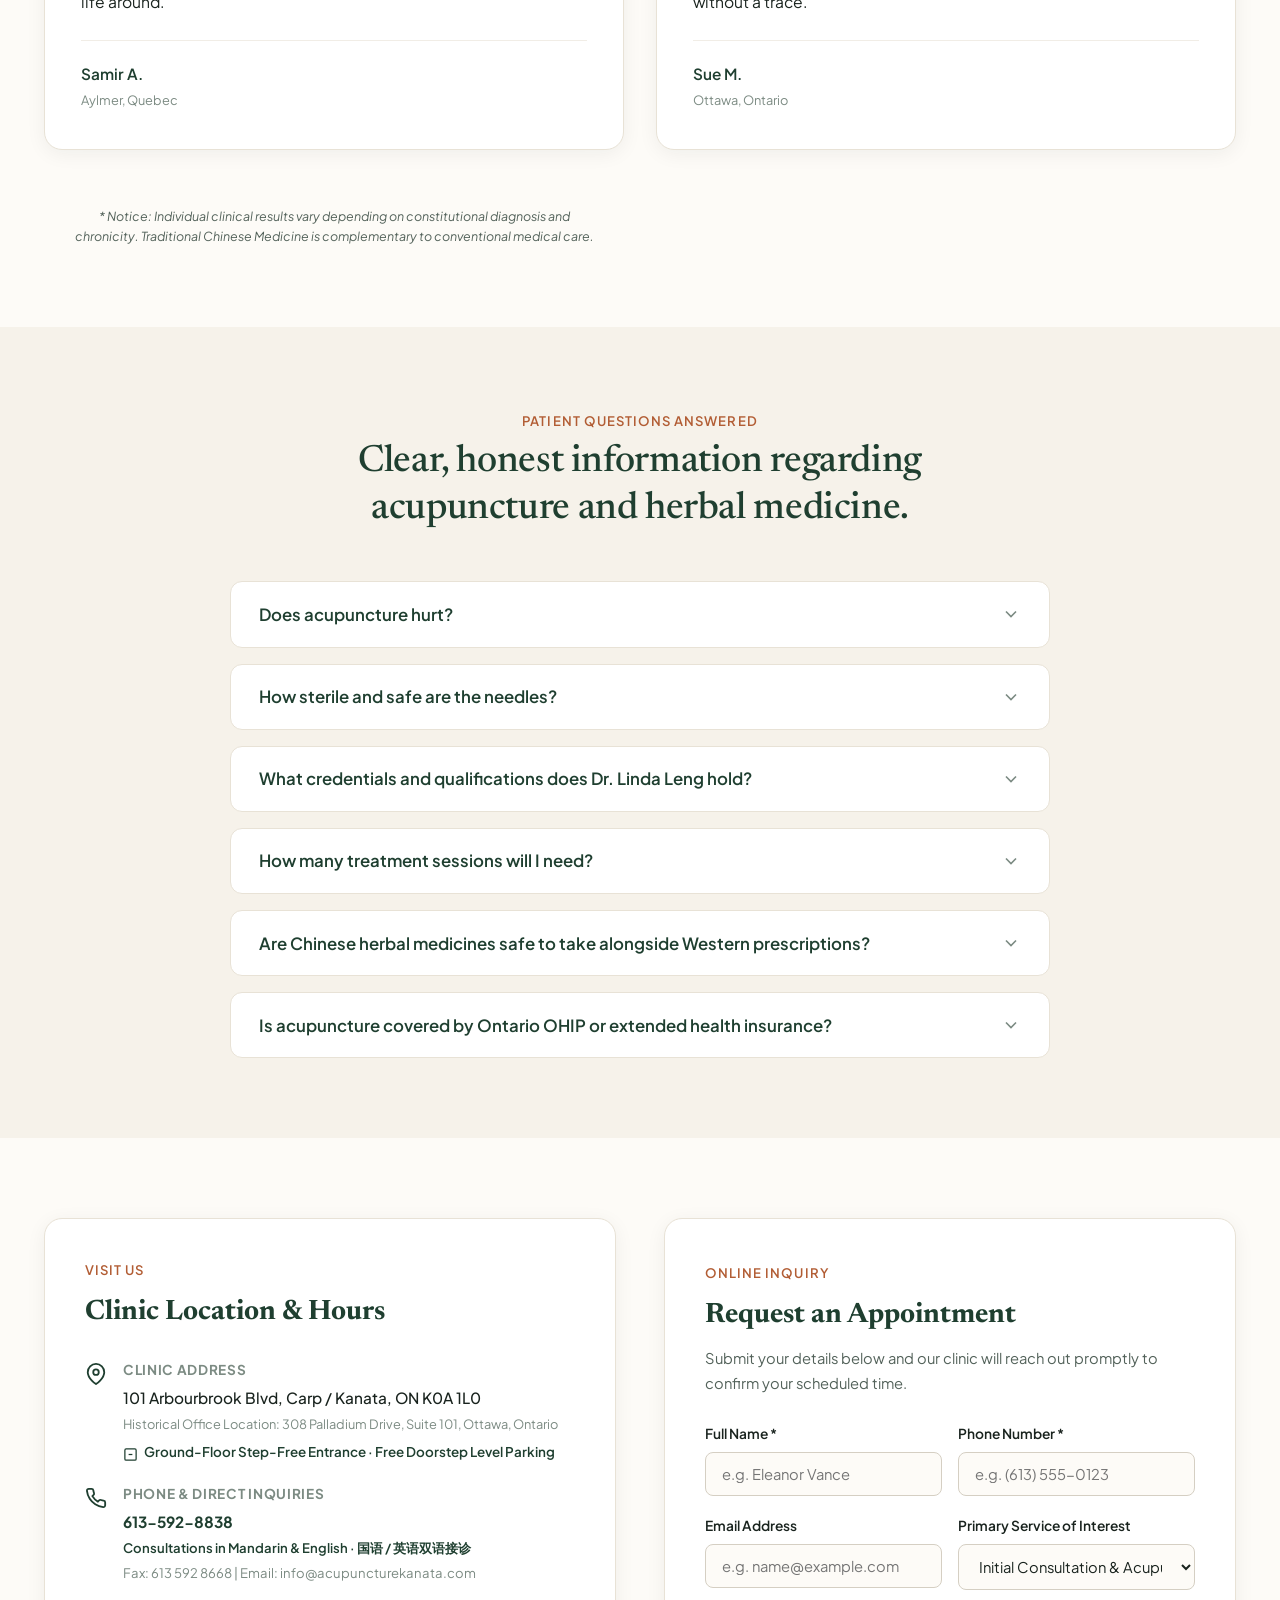
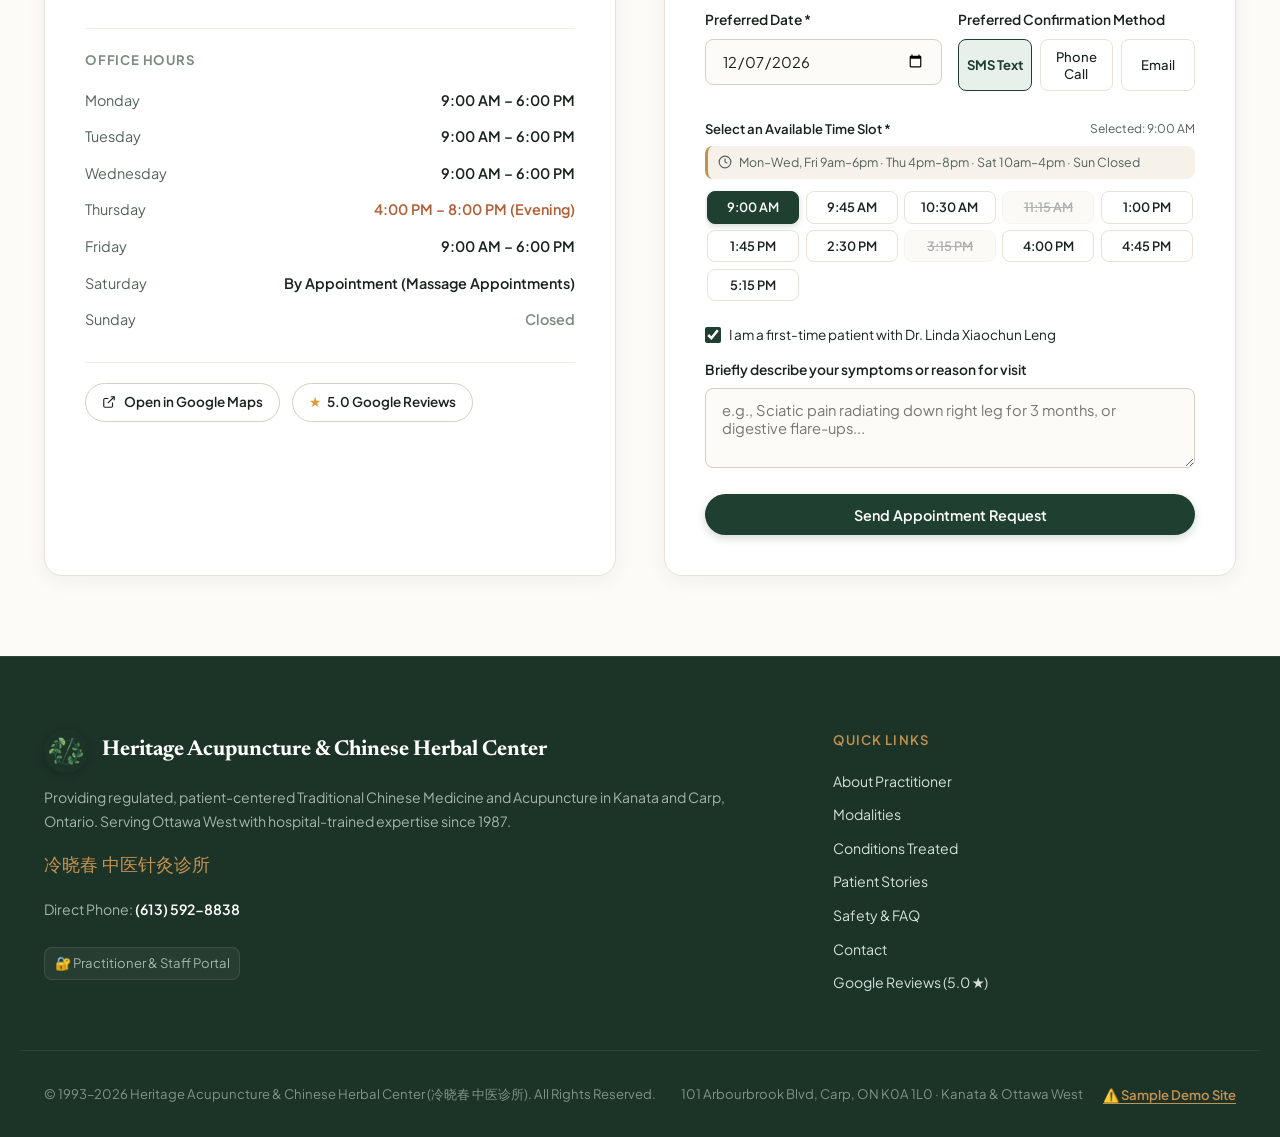
==== commit 10c914e6: "feat: add bilingual sample demonstration site notice popup modal on access" ====
--- a/index.html
+++ b/index.html
@@ -27,6 +27,7 @@
 <span>Mon–Wed, Fri: 9:00 AM – 6:00 PM | Thu: 4:00 PM – 8:00 PM</span>
 </div>
 <div class="top-bar-actions">
+<button type="button" class="top-bar-notice-pill open-sample-notice-trigger" title="Sample Site Notice" data-i18n="samplePillLabel">⚠️ Sample Demo Site</button>
 <a class="top-bar-phone" href="tel:6135928838">
 <svg fill="none" stroke="currentColor" stroke-width="2" viewbox="0 0 24 24"><path d="M22 16.92v3a2 2 0 0 1-2.18 2 19.79 19.79 0 0 1-8.63-3.07 19.5 19.5 0 0 1-6-6 19.79 19.79 0 0 1-3.07-8.67A2 2 0 0 1 4.11 2h3a2 2 0 0 1 2 1.72 12.84 12.84 0 0 0 .7 2.81 2 2 0 0 1-.45 2.11L8.09 9.91a16 16 0 0 0 6 6l1.27-1.27a2 2 0 0 1 2.11-.45 12.84 12.84 0 0 0 2.81.7A2 2 0 0 1 22 16.92z"></path></svg>
 <span>613-592-8838</span>
@@ -100,6 +101,7 @@
 <a class="btn btn-outline" href="tel:6135928838" style="text-align:center;">Call (613) 592-8838</a>
 <a class="btn btn-primary" data-open-modal="booking-modal" href="#book" style="text-align:center;">Book Consultation</a>
 <a href="portal.html" class="footer-portal-link" style="justify-content:center; margin-top:0.25rem;" data-i18n="portalLink">🔐 Practitioner &amp; Staff Portal</a>
+<button type="button" class="footer-notice-link open-sample-notice-trigger" style="justify-content:center; color:var(--text-muted); font-size:0.78rem;" data-i18n="samplePillLabel">⚠️ Sample Demo Site</button>
 </div>
 </div>
 <main>
@@ -970,8 +972,9 @@
 <div data-i18n="footerCopy">
         © 1993–2026 Heritage Acupuncture &amp; Chinese Herbal Center. All Rights Reserved.
       </div>
-<div>
-        101 Arbourbrook Blvd, Carp, ON K0A 1L0 · Kanata &amp; Ottawa West
+<div style="display:flex; align-items:center; gap:1.25rem; flex-wrap:wrap;">
+        <span>101 Arbourbrook Blvd, Carp, ON K0A 1L0 · Kanata &amp; Ottawa West</span>
+        <button type="button" class="footer-notice-link open-sample-notice-trigger" data-i18n="samplePillLabel">⚠️ Sample Demo Site</button>
       </div>
 </div>
 </footer>
@@ -1099,6 +1102,66 @@
 </div>
 </div>
 </div>
+
+<!-- ========================================================================
+     SAMPLE SITE DISCLAIMER POPUP MODAL
+     ======================================================================== -->
+<div aria-hidden="true" aria-modal="true" class="modal-overlay" id="sample-site-modal" role="dialog">
+  <div class="modal-container sample-notice-container">
+    <button aria-label="Close Notice" class="modal-close-btn" id="sample-modal-close-x">✕</button>
+    
+    <div class="sample-notice-header">
+      <div class="sample-notice-badge">
+        <svg width="24" height="24" viewBox="0 0 24 24" fill="none" stroke="currentColor" stroke-width="2" stroke-linecap="round" stroke-linejoin="round">
+          <path d="M10.29 3.86L1.82 18a2 2 0 0 0 1.71 3h16.94a2 2 0 0 0 1.71-3L13.71 3.86a2 2 0 0 0-3.42 0z"></path>
+          <line x1="12" y1="9" x2="12" y2="13"></line>
+          <line x1="12" y1="17" x2="12.01" y2="17"></line>
+        </svg>
+      </div>
+      <div style="flex:1;">
+        <span class="sample-notice-eyebrow" data-i18n="sampleModalEyebrow">Sample Demonstration Website</span>
+        <h3 data-i18n="sampleModalTitle">Notice: Sample Site · Not Functionally Active</h3>
+      </div>
+      <div aria-label="Language selection" class="lang-toggle" role="group" style="margin-right: 2.5rem; flex-shrink: 0;">
+        <button aria-pressed="true" class="lang-btn active" data-lang="en" type="button">EN</button>
+        <span class="lang-separator">|</span>
+        <button aria-pressed="false" class="lang-btn" data-lang="zh" type="button">中文</button>
+      </div>
+    </div>
+
+    <div class="sample-notice-body">
+      <div class="sample-lead-text" data-i18n="sampleModalLead">
+        Please note that this website is an interactive concept demonstration and portfolio preview. <strong>It is not currently functional for real clinic appointments or medical triage.</strong>
+      </div>
+
+      <ul class="sample-notice-list">
+        <li>
+          <svg width="18" height="18" viewBox="0 0 24 24" fill="none" stroke="currentColor" stroke-width="2"><circle cx="12" cy="12" r="10"/><line x1="4.93" y1="4.93" x2="19.07" y2="19.07"/></svg>
+          <span data-i18n="sampleNoticePoint1"><strong>Simulated Demonstration:</strong> Any appointments requested, booking references generated (e.g. HA-XXXX), or patient data entered are strictly simulated in-browser for demo evaluation.</span>
+        </li>
+        <li>
+          <svg width="18" height="18" viewBox="0 0 24 24" fill="none" stroke="currentColor" stroke-width="2"><path d="M22 16.92v3a2 2 0 0 1-2.18 2 19.79 19.79 0 0 1-8.63-3.07 19.5 19.5 0 0 1-6-6 19.79 19.79 0 0 1-3.07-8.67A2 2 0 0 1 4.11 2h3a2 2 0 0 1 2 1.72 12.84 12.84 0 0 0 .7 2.81 2 2 0 0 1-.45 2.11L8.09 9.91a16 16 0 0 0 6 6l1.27-1.27a2 2 0 0 1 2.11-.45 12.84 12.84 0 0 0 2.81.7A2 2 0 0 1 22 16.92z"/></svg>
+          <span data-i18n="sampleNoticePoint2"><strong>Direct Practitioner Contact:</strong> To consult Linda Xiaochun Leng for genuine clinic inquiries, please telephone the clinic directly at <strong>(613) 592-8838</strong>.</span>
+        </li>
+        <li>
+          <svg width="18" height="18" viewBox="0 0 24 24" fill="none" stroke="currentColor" stroke-width="2"><circle cx="12" cy="12" r="10"/><line x1="12" y1="8" x2="12" y2="12"/><line x1="12" y1="16" x2="12.01" y2="16"/></svg>
+          <span data-i18n="sampleNoticePoint3"><strong>Medical Emergencies:</strong> For acute symptoms, severe trauma, or medical emergencies, please dial <strong>911</strong> or visit your nearest hospital emergency department.</span>
+        </li>
+      </ul>
+    </div>
+
+    <div class="sample-notice-footer">
+      <label class="sample-remember-wrap">
+        <input type="checkbox" id="sample-dismiss-session">
+        <span data-i18n="sampleRememberMe">Do not show again during this browsing session</span>
+      </label>
+      <button type="button" class="btn btn-primary" id="sample-modal-confirm-btn" data-i18n="sampleModalBtn">
+        I Understand · Enter Demo Site
+      </button>
+    </div>
+  </div>
+</div>
+
 <script src="js/translations.js"></script>
 <script src="js/booking-api.js"></script>
 <script src="js/main.js"></script>
--- a/css/styles.css
+++ b/css/styles.css
@@ -2189,3 +2189,191 @@
   background: rgba(255, 255, 255, 0.12);
   border-color: var(--gold-accent);
 }
+
+/* ==========================================================================
+   Sample Demonstration Website Notice Modal & Badges
+   ========================================================================== */
+.sample-notice-container {
+  max-width: 580px;
+  border-top: 5px solid #d9822b;
+  box-shadow: 0 16px 48px rgba(18, 28, 23, 0.28);
+}
+
+.sample-notice-header {
+  display: flex;
+  align-items: flex-start;
+  gap: 1rem;
+  margin-bottom: 1.25rem;
+}
+
+.sample-notice-badge {
+  width: 48px;
+  height: 48px;
+  border-radius: var(--radius-md);
+  background: #fff8f0;
+  border: 1px solid #f6d3ad;
+  color: #d9822b;
+  display: flex;
+  align-items: center;
+  justify-content: center;
+  flex-shrink: 0;
+}
+
+.sample-notice-eyebrow {
+  font-size: 0.76rem;
+  font-weight: 700;
+  text-transform: uppercase;
+  letter-spacing: 0.08em;
+  color: #d9822b;
+  display: block;
+  margin-bottom: 0.2rem;
+}
+
+.sample-notice-header h3 {
+  font-family: var(--font-serif);
+  font-size: 1.35rem;
+  color: var(--primary);
+  line-height: 1.25;
+  margin: 0;
+}
+
+.sample-notice-body {
+  margin: 1.25rem 0;
+}
+
+.sample-lead-text {
+  font-size: 0.94rem;
+  line-height: 1.6;
+  color: var(--text-main);
+  margin-bottom: 1.15rem;
+  background: rgba(217, 130, 43, 0.07);
+  border-left: 3px solid #d9822b;
+  padding: 0.65rem 0.85rem;
+  border-radius: var(--radius-sm);
+}
+
+.sample-notice-list {
+  list-style: none;
+  padding: 0;
+  margin: 0;
+  display: flex;
+  flex-direction: column;
+  gap: 0.65rem;
+}
+
+.sample-notice-list li {
+  display: flex;
+  align-items: flex-start;
+  gap: 0.65rem;
+  font-size: 0.85rem;
+  line-height: 1.5;
+  color: var(--text-main);
+  background: var(--bg-surface-subtle);
+  padding: 0.65rem 0.85rem;
+  border-radius: var(--radius-sm);
+  border: 1px solid var(--border-subtle);
+}
+
+.sample-notice-list li svg {
+  color: #d9822b;
+  flex-shrink: 0;
+  margin-top: 2px;
+}
+
+.sample-notice-footer {
+  display: flex;
+  justify-content: space-between;
+  align-items: center;
+  gap: 1rem;
+  margin-top: 1.5rem;
+  padding-top: 1.25rem;
+  border-top: 1px solid var(--border-light);
+  flex-wrap: wrap;
+}
+
+.sample-remember-wrap {
+  display: flex;
+  align-items: center;
+  gap: 0.45rem;
+  font-size: 0.8rem;
+  color: var(--text-muted);
+  cursor: pointer;
+  user-select: none;
+}
+
+.sample-remember-wrap input[type="checkbox"] {
+  width: 15px;
+  height: 15px;
+  accent-color: var(--primary);
+  cursor: pointer;
+}
+
+.top-bar-notice-pill {
+  display: inline-flex;
+  align-items: center;
+  gap: 0.35rem;
+  font-size: 0.74rem;
+  font-weight: 600;
+  color: #d9822b;
+  background: #fff8f0;
+  border: 1px solid #f6d3ad;
+  border-radius: 9999px;
+  padding: 2px 8px;
+  cursor: pointer;
+  transition: all 0.2s ease;
+  line-height: 1.3;
+}
+
+.top-bar-notice-pill:hover {
+  background: #fdecd8;
+  border-color: #d9822b;
+  transform: translateY(-1px);
+}
+
+.footer-notice-link {
+  background: transparent;
+  border: none;
+  color: var(--gold-accent);
+  font-size: 0.82rem;
+  font-weight: 600;
+  cursor: pointer;
+  padding: 0;
+  text-decoration: underline;
+  text-underline-offset: 3px;
+  display: inline-flex;
+  align-items: center;
+  gap: 0.35rem;
+  transition: color 0.2s;
+}
+
+.footer-notice-link:hover {
+  color: #ffffff;
+}
+
+@media (max-width: 640px) {
+  .sample-notice-container {
+    padding: 1.5rem 1.25rem;
+    max-height: 92vh;
+  }
+  .sample-notice-header {
+    flex-direction: column;
+    align-items: flex-start;
+    padding-right: 2.25rem;
+    gap: 0.6rem;
+  }
+  .sample-notice-header .lang-toggle {
+    margin-right: 0 !important;
+    align-self: flex-start;
+  }
+  .sample-notice-header h3 {
+    font-size: 1.15rem;
+  }
+  .sample-notice-footer {
+    flex-direction: column;
+    align-items: stretch;
+    gap: 0.85rem;
+  }
+  .sample-notice-footer .btn {
+    width: 100%;
+  }
+}
